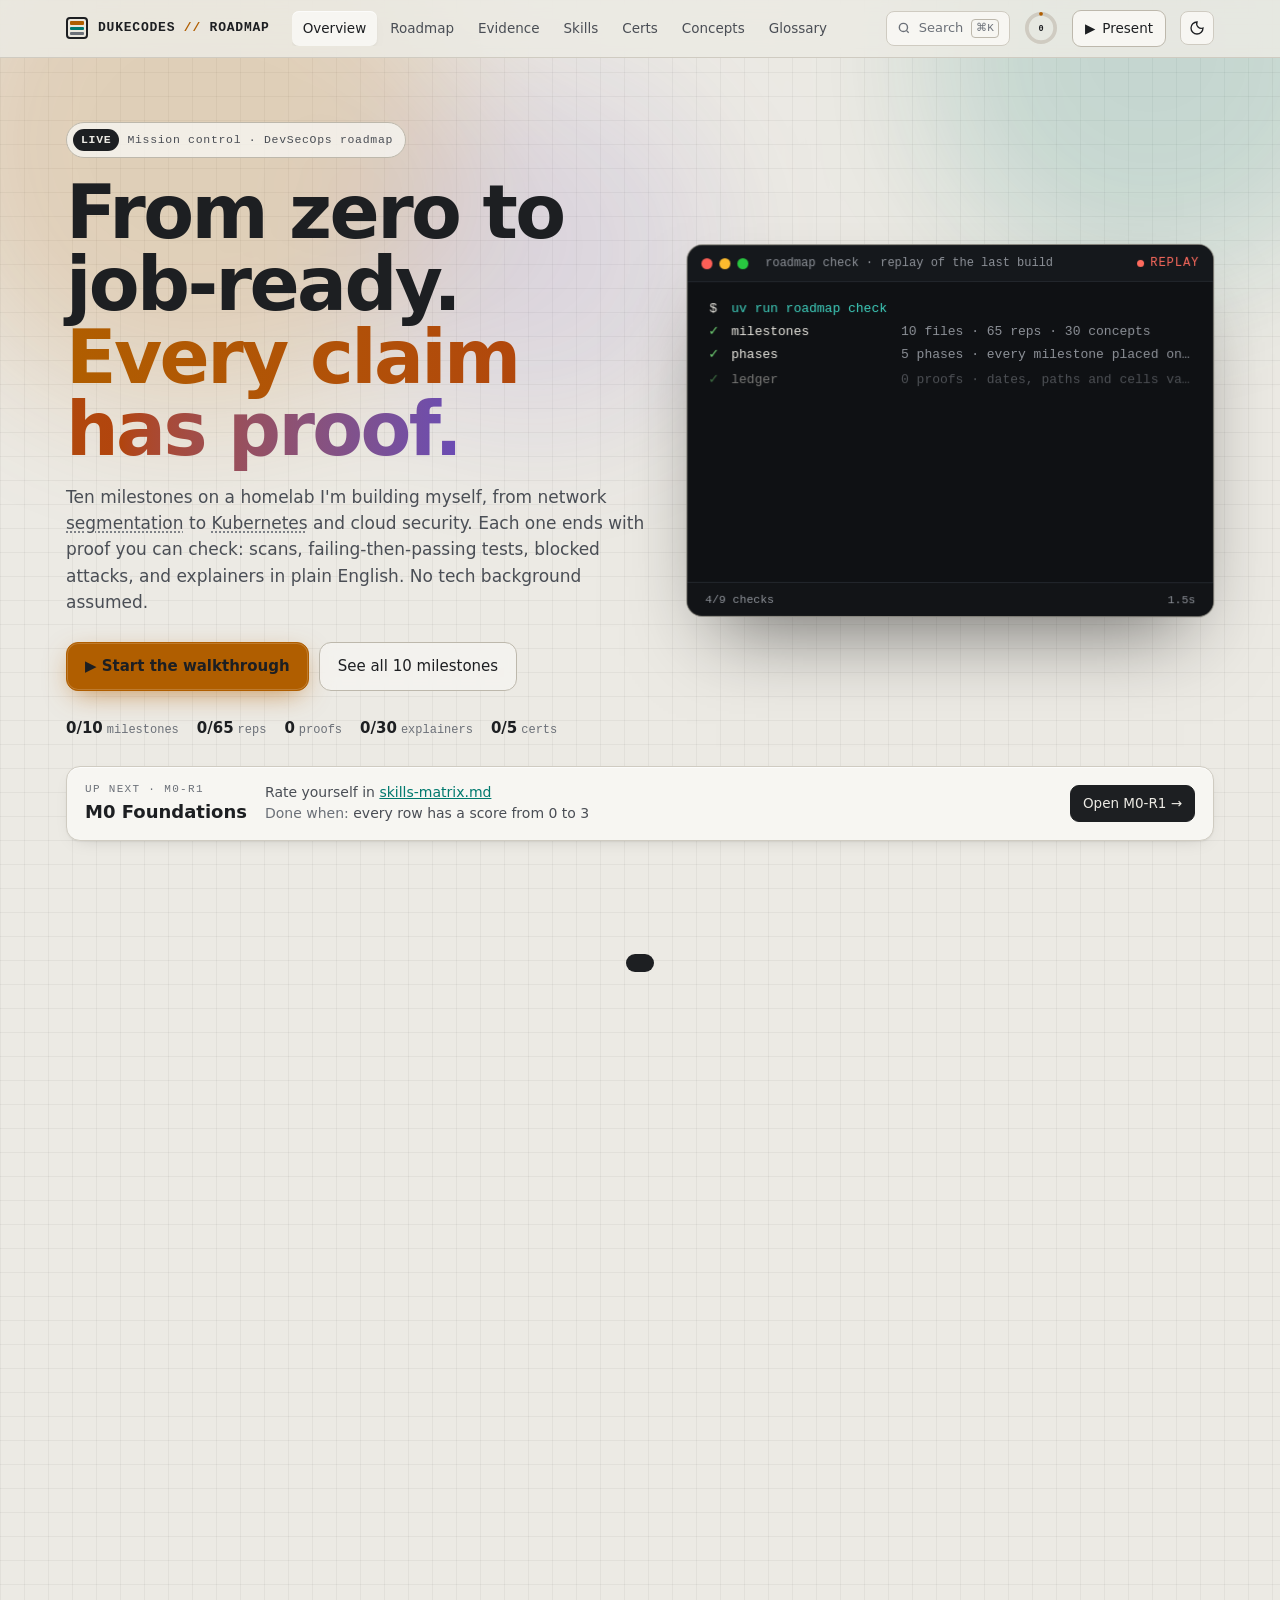
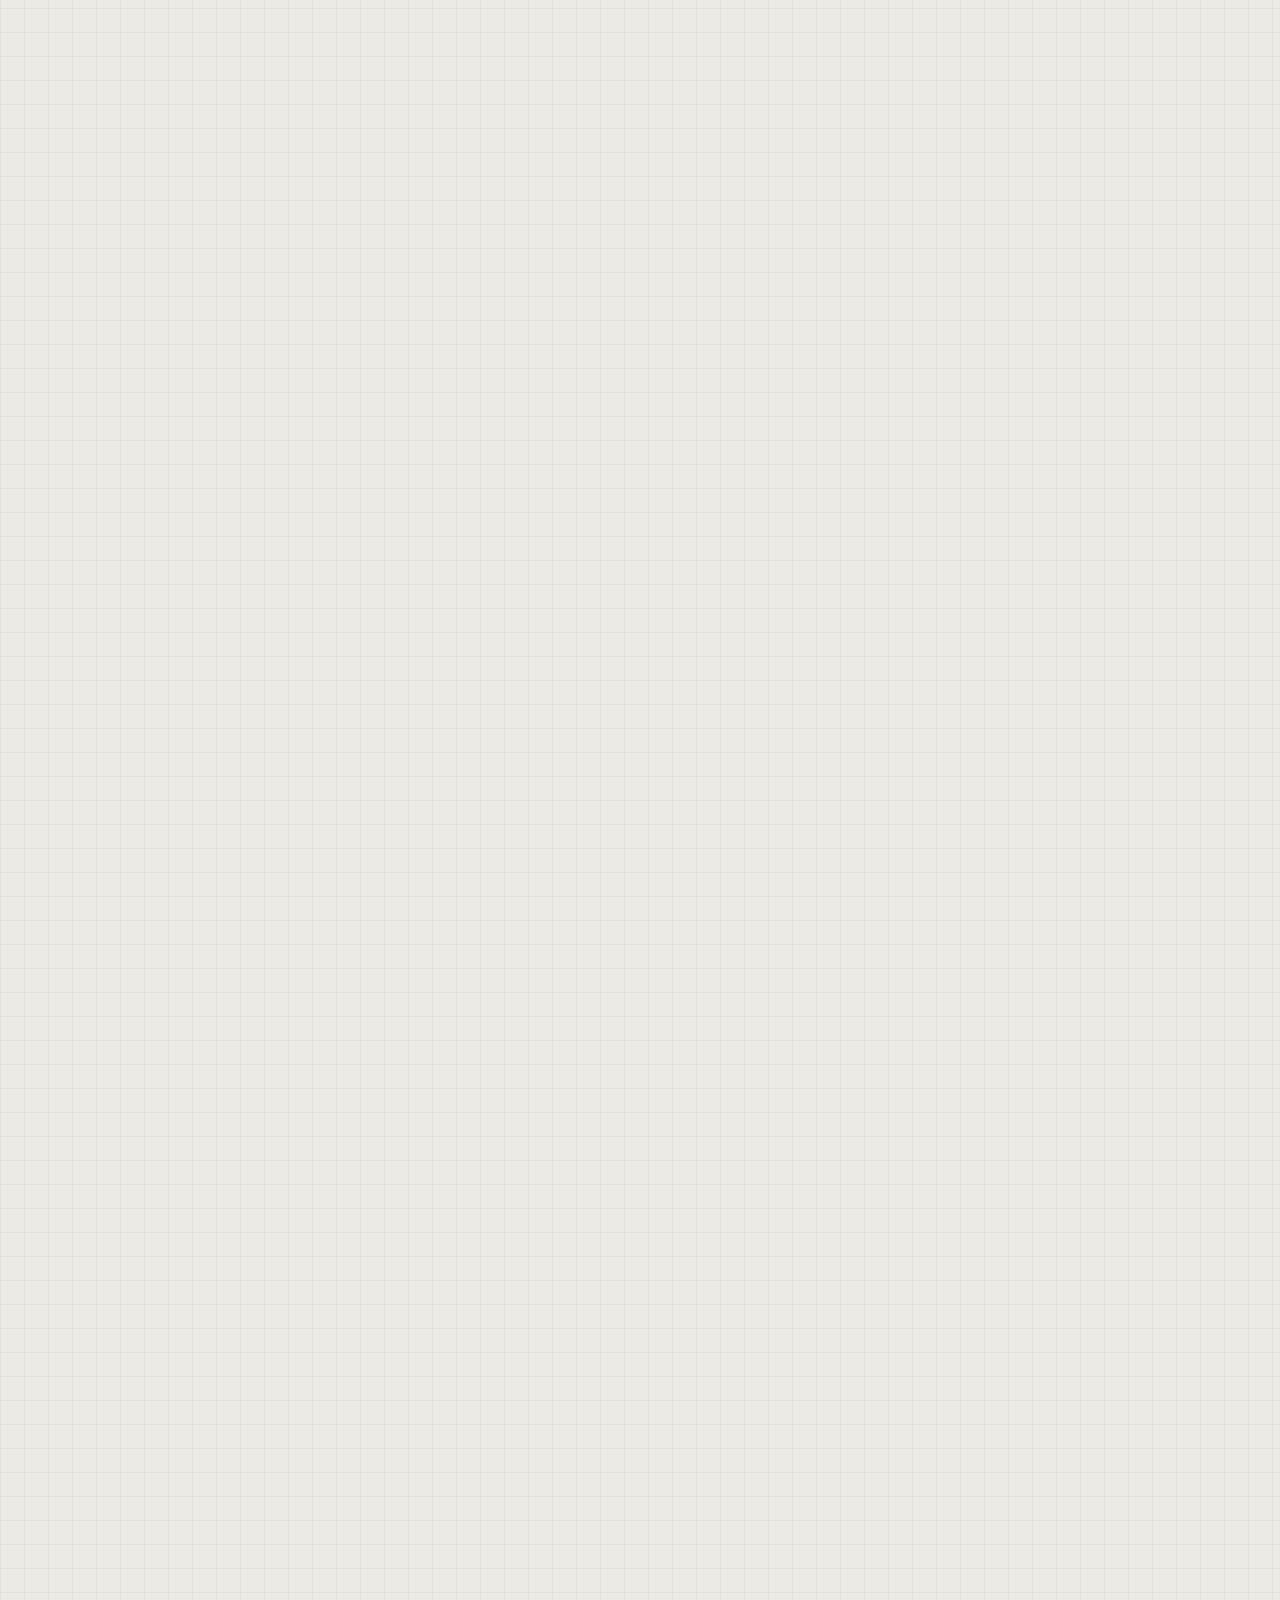
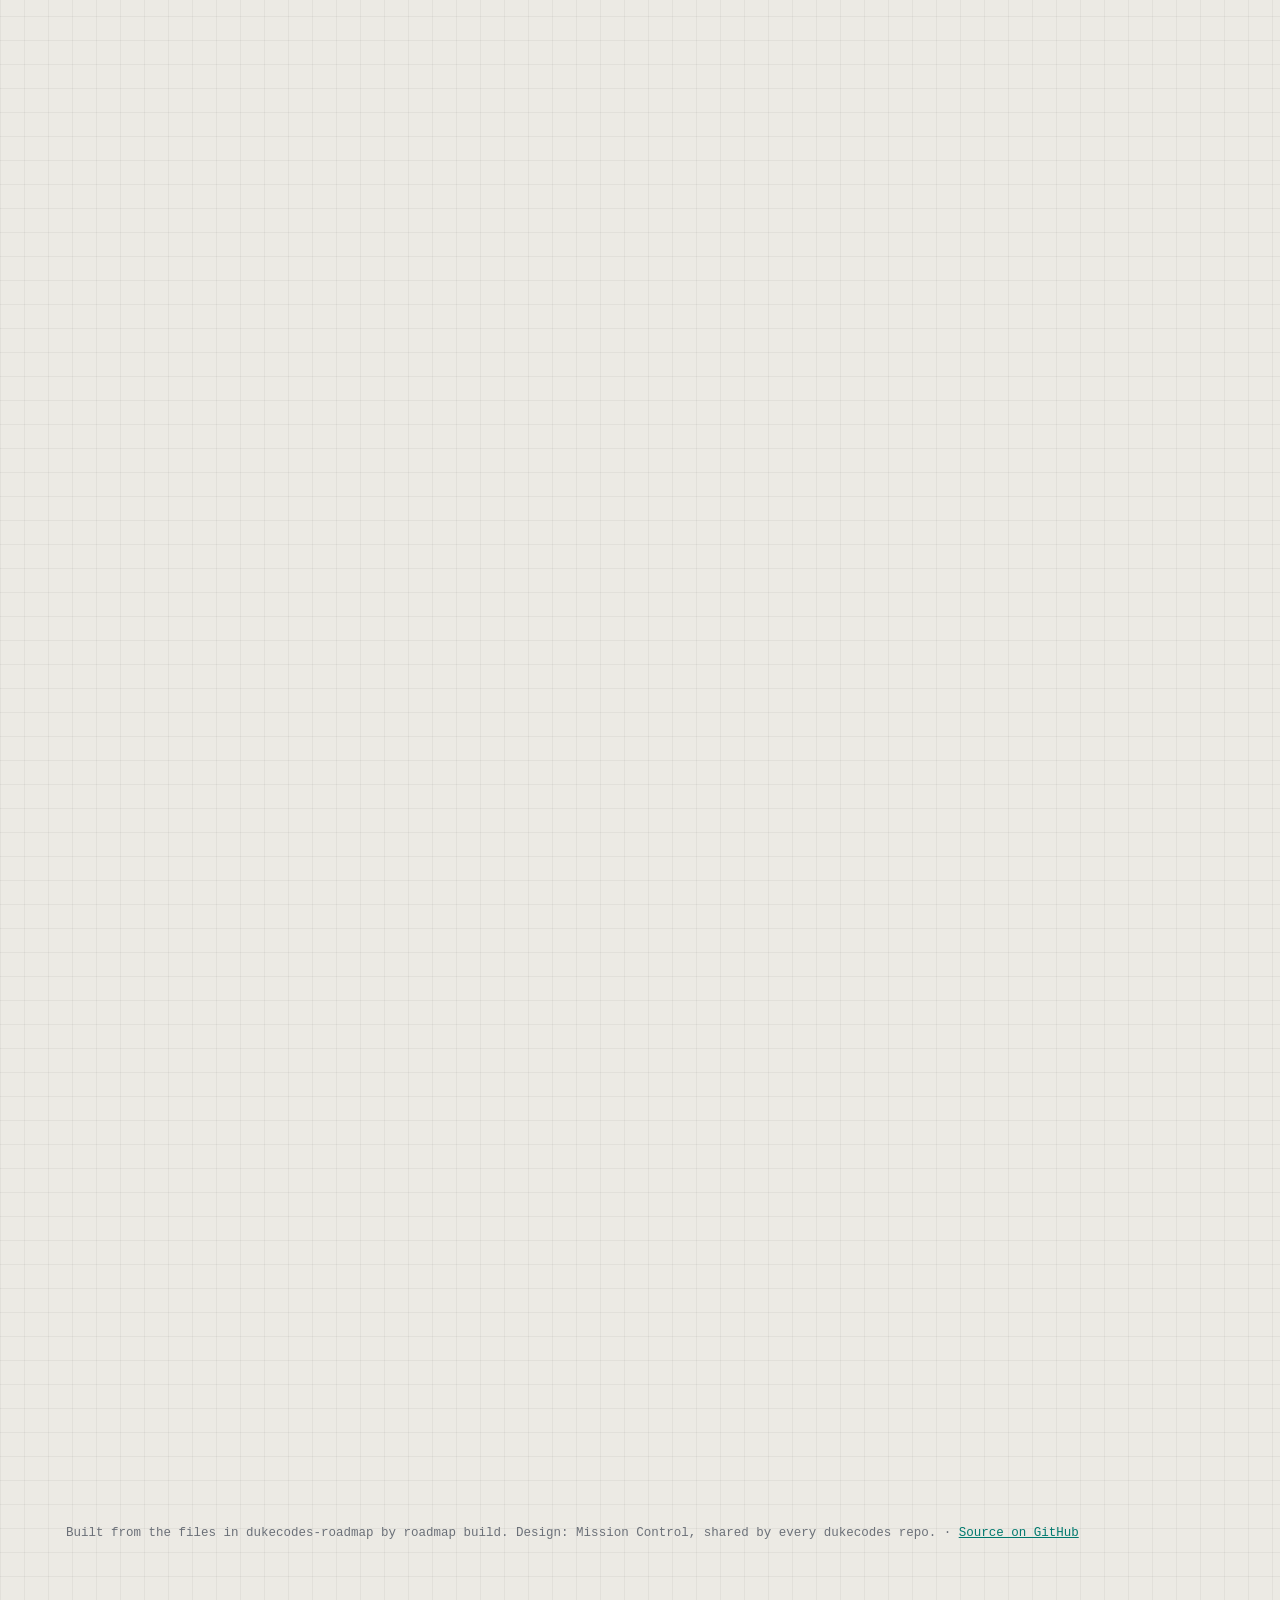
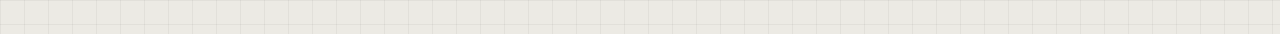
==== site/index.html @ 4f720498 "feat: Mission Control showcase page generated from the repo One self-contained page with a hash-pinn" ====
<!doctype html>
<html lang="en">
<head>
<meta charset="utf-8">
<meta http-equiv="Content-Security-Policy" content="default-src 'none'; script-src 'sha256-9yICRM4xguJCemqfHm8wOchKboODAeDSUIFZkdCmDYo='; style-src 'sha256-FPFAwSrdPmIsjphPWxGlqGBic6UNQv24gsMhcKtQRhM=' https://fonts.googleapis.com; font-src https://fonts.gstatic.com; img-src data:; base-uri 'none'; form-action 'none'; require-trusted-types-for 'script'; trusted-types 'none'">
<meta name="viewport" content="width=device-width,initial-scale=1,viewport-fit=cover">
<meta name="referrer" content="no-referrer">
<meta name="color-scheme" content="light dark">
<title>dukecodes DevSecOps Roadmap</title>
<meta name="description" content="Ten milestones on a homelab I'm building myself, from network segmentation to Kubernetes and cloud security. Each one ends with proof you can check: scans, failing-then-passing tests, blocked attacks, and explainers in plain English. No tech background assumed.">
<link rel="icon" href="data:image/svg+xml,%3Csvg xmlns='http%3A%2F%2Fwww.w3.org%2F2000%2Fsvg' viewBox='0 0 32 32'%3E%3Crect x='3' y='3' width='26' height='26' rx='6' fill='%231d1f22'/%3E%3Crect x='8' y='8' width='16' height='4' rx='1' fill='%23ffa53d'/%3E%3Crect x='8' y='14' width='16' height='4' rx='1' fill='%233fd1bf'/%3E%3Crect x='8' y='20' width='16' height='4' rx='1' fill='%238d9198'/%3E%3C/svg%3E">
<link rel="preconnect" href="https://fonts.googleapis.com">
<link rel="preconnect" href="https://fonts.gstatic.com" crossorigin>
<link rel="stylesheet" href="https://fonts.googleapis.com/css2?family=Bricolage+Grotesque:opsz,wght@12..96,500;12..96,700;12..96,800&family=IBM+Plex+Sans:wght@400;500;600&family=JetBrains+Mono:wght@400;500;700&display=swap">
<style>/* Mission Control design tokens — canonical copy lives in git-commit-duke/dukecodes-project-template.
   Every dukecodes repo and site uses these. Change here, then sync downstream. */
:root{
  --bg:#eceae4; --bg2:#e2dfd7; --panel:#f7f6f2; --panel2:#efede7;
  --ink:#1d1f22; --ink2:#4a4e55; --ink3:#6b7078;
  --line:#cfcbc1; --line2:#bdb8ac;
  --amber:#b05e00; --amber-soft:#f6dfc0; --teal:#00796e; --teal-soft:#c9ebe6;
  --red:#b3261e; --red-soft:#f6d5d2; --green:#2f7d32; --green-soft:#d6ecd4; --violet:#6a4bb5; --violet-soft:#e3dbf6;
  --code-bg:#1b1d21; --code-ink:#e8e6df;
  --shadow:0 1px 0 rgba(255,255,255,.7) inset,0 1px 2px rgba(0,0,0,.06),0 6px 20px -12px rgba(0,0,0,.25);
  --grid:rgba(0,0,0,.045);
  /* node / domain colors */
  --c-ops:#c76a00; --c-media:#7b3fb8; --c-dev:#00796e; --c-core:#1f62c4; --c-sec:#b8325a; --c-net:#4a4e55;
  --font-d:'Bricolage Grotesque',system-ui,sans-serif;
  --font-b:'IBM Plex Sans',system-ui,sans-serif;
  --font-m:'JetBrains Mono',ui-monospace,SFMono-Regular,Menlo,monospace;
  --radius:14px; --radius-s:9px;
  color-scheme:light;
}
@media (prefers-color-scheme:dark){:root:not([data-theme="light"]){
  --bg:#121417; --bg2:#0d0f11; --panel:#1a1d21; --panel2:#20242a;
  --ink:#ecebe6; --ink2:#b4b6ba; --ink3:#8d9198;
  --line:#2c3138; --line2:#3a4049;
  --amber:#ffa53d; --amber-soft:#3a2810; --teal:#3fd1bf; --teal-soft:#0f312d;
  --red:#ff6b5e; --red-soft:#3b1714; --green:#6fcf73; --green-soft:#16301a; --violet:#b39cff; --violet-soft:#271f40;
  --code-bg:#0b0c0e; --code-ink:#e8e6df;
  --shadow:0 1px 0 rgba(255,255,255,.04) inset,0 10px 30px -18px rgba(0,0,0,.8);
  --grid:rgba(255,255,255,.035);
  --c-ops:#ffa53d; --c-media:#c08cff; --c-dev:#3fd1bf; --c-core:#6aa8ff; --c-sec:#ff7a9c; --c-net:#9aa0a8;
  color-scheme:dark;}}
:root[data-theme="dark"]{
  --bg:#121417; --bg2:#0d0f11; --panel:#1a1d21; --panel2:#20242a;
  --ink:#ecebe6; --ink2:#b4b6ba; --ink3:#8d9198;
  --line:#2c3138; --line2:#3a4049;
  --amber:#ffa53d; --amber-soft:#3a2810; --teal:#3fd1bf; --teal-soft:#0f312d;
  --red:#ff6b5e; --red-soft:#3b1714; --green:#6fcf73; --green-soft:#16301a; --violet:#b39cff; --violet-soft:#271f40;
  --code-bg:#0b0c0e; --code-ink:#e8e6df;
  --shadow:0 1px 0 rgba(255,255,255,.04) inset,0 10px 30px -18px rgba(0,0,0,.8);
  --grid:rgba(255,255,255,.035);
  --c-ops:#ffa53d; --c-media:#c08cff; --c-dev:#3fd1bf; --c-core:#6aa8ff; --c-sec:#ff7a9c; --c-net:#9aa0a8;
  color-scheme:dark;}
/* Mission Control components. Needs mc-tokens.css first. Class names are the shared API: don't rename. */
*{box-sizing:border-box}
body{margin:0;background:var(--bg);color:var(--ink);font:15px/1.55 var(--font-b);-webkit-font-smoothing:antialiased;
  background-image:linear-gradient(var(--grid) 1px,transparent 1px),linear-gradient(90deg,var(--grid) 1px,transparent 1px);background-size:24px 24px}
a{color:var(--teal)} button{font:inherit;color:inherit}
h1,h2,h3{font-family:var(--font-d);letter-spacing:-.015em;margin:0}
.mono{font-family:var(--font-m)}
.wrap{max-width:1180px;margin:0 auto;padding:0 16px 80px}
:focus-visible{outline:2px solid var(--amber);outline-offset:2px}

/* top bar + brand */
.top{position:sticky;top:0;z-index:40;background:color-mix(in srgb,var(--bg) 86%,transparent);backdrop-filter:blur(10px);border-bottom:1px solid var(--line)}
.top .wrap{display:flex;align-items:center;gap:14px;padding-top:10px;padding-bottom:10px}
.brand{display:flex;align-items:center;gap:10px;font-family:var(--font-m);font-weight:700;font-size:13px;letter-spacing:.06em;white-space:nowrap;color:var(--ink);text-decoration:none}
.brand .rack{width:22px;height:22px;border:2px solid var(--ink);border-radius:4px;display:grid;grid-template-rows:repeat(3,1fr);gap:2px;padding:2px}
.brand .rack i{background:var(--amber);border-radius:1px}.brand .rack i:nth-child(2){background:var(--teal)}.brand .rack i:nth-child(3){background:var(--ink3)}
.brand b{color:var(--amber)}
.nav{display:flex;gap:2px;margin-left:8px;overflow-x:auto;scrollbar-width:none}
.nav a,.nav button{background:none;border:0;padding:7px 11px;border-radius:7px;cursor:pointer;font-size:13.5px;color:var(--ink2);white-space:nowrap;text-decoration:none}
.nav [aria-current="true"],.nav [aria-current="page"]{background:var(--panel);color:var(--ink);box-shadow:var(--shadow)}
.sp{flex:1}
.ibtn{background:var(--panel);border:1px solid var(--line);border-radius:8px;width:34px;height:34px;display:grid;place-items:center;cursor:pointer;flex:none;color:var(--ink)}

/* surfaces */
.panel{background:var(--panel);border:1px solid var(--line);border-radius:var(--radius);box-shadow:var(--shadow)}
.eyebrow{font-family:var(--font-m);font-size:11px;letter-spacing:.12em;text-transform:uppercase;color:var(--ink3)}
.sec-h{display:flex;align-items:baseline;flex-wrap:wrap;gap:4px 12px;margin:30px 0 12px}
.sec-h h2{font-size:22px} .sec-h p{margin:0;color:var(--ink3);font-size:13.5px}

/* chips: labels and risk badges */
.chip{display:inline-flex;align-items:center;gap:5px;font-family:var(--font-m);font-size:11px;line-height:1;padding:4px 7px;border-radius:999px;border:1px solid var(--line2);color:var(--ink2);white-space:nowrap;background:var(--panel)}
.chip.amber{background:var(--amber-soft);border-color:transparent;color:var(--amber)}
.chip.teal{background:var(--teal-soft);border-color:transparent;color:var(--teal)}
.chip.red{background:var(--red-soft);border-color:transparent;color:var(--red)}
.chip.green{background:var(--green-soft);border-color:transparent;color:var(--green)}
.chip.violet{background:var(--violet-soft);border-color:transparent;color:var(--violet)}
.dot{width:7px;height:7px;border-radius:50%;background:currentColor;display:inline-block}

/* buttons */
.btn{display:inline-flex;align-items:center;gap:7px;border:1px solid var(--line2);background:var(--panel);border-radius:var(--radius-s);padding:7px 12px;cursor:pointer;font-size:13.5px;font-weight:500;color:var(--ink);text-decoration:none}
.btn.pri{background:var(--ink);color:var(--bg);border-color:var(--ink)}
.btn.amber{background:var(--amber);color:#fff;border-color:var(--amber)}

/* hero */
.hero{display:grid;grid-template-columns:1.15fr .85fr;gap:18px;margin-top:22px}
.hero-l{padding:26px 26px 22px}
.hero-l h1{font-size:clamp(30px,4.2vw,50px);line-height:1.02;font-weight:800}
.hero-l h1 em{font-style:normal;color:var(--amber)}
.lede{color:var(--ink2);max-width:62ch;margin:12px 0 18px}
.stats{display:grid;grid-template-columns:repeat(4,1fr);gap:10px}
.stat{border:1px solid var(--line);border-radius:10px;padding:10px 12px;background:var(--panel2)}
.stat b{display:block;font-family:var(--font-d);font-size:24px;line-height:1.1}
.stat span{font-size:12px;color:var(--ink3)}
.next{padding:20px;display:flex;flex-direction:column;gap:12px}
.next .nt{font-family:var(--font-d);font-size:21px;line-height:1.2}

/* pipeline (stages) */
.swarm{display:grid;grid-template-columns:repeat(auto-fill,minmax(160px,1fr));gap:8px}
.agent{position:relative;border:1px solid var(--line);background:var(--panel);border-radius:10px;padding:10px 11px 11px;overflow:hidden;text-align:left;cursor:pointer}
.agent .an{font-family:var(--font-m);font-size:10.5px;color:var(--ink3);display:flex;justify-content:space-between}
.agent .at{font-weight:600;font-size:13px;line-height:1.25;margin:4px 0 8px;min-height:2.5em}
.bar{height:5px;border-radius:9px;background:var(--panel2);overflow:hidden;border:1px solid var(--line)}
.bar i{display:block;height:100%;background:var(--teal);border-radius:9px;transition:width .5s}
.agent .st{font-family:var(--font-m);font-size:10px;margin-top:6px;color:var(--ink3)}
.agent.done .bar i{background:var(--green)} .agent.done .st{color:var(--green)}
.agent.active{border-color:var(--amber)} .agent.active .bar i{background:var(--amber)} .agent.active .st{color:var(--amber)}
.agent.active::after{content:"";position:absolute;inset:0;background:linear-gradient(100deg,transparent 30%,color-mix(in srgb,var(--amber) 14%,transparent) 50%,transparent 70%);background-size:250% 100%;animation:scan 2.4s linear infinite;pointer-events:none}
@keyframes scan{from{background-position:150% 0}to{background-position:-100% 0}}

/* runbook step: Why / Do / Check / Undo */
.step{margin-bottom:8px;overflow:hidden}
.step.done{opacity:.72}
.sh{display:flex;align-items:flex-start;gap:12px;padding:12px 14px;cursor:pointer}
.ck{appearance:none;flex:none;width:22px;height:22px;border:2px solid var(--line2);border-radius:6px;margin:1px 0 0;cursor:pointer;display:grid;place-items:center;background:var(--panel)}
.ck:checked{background:var(--green);border-color:var(--green)}
.ck:checked::after{content:"";width:6px;height:11px;border:solid #fff;border-width:0 2.5px 2.5px 0;transform:rotate(45deg) translate(-1px,-1px)}
.sh .ti{flex:1;min-width:0}
.sh .sid{font-family:var(--font-m);font-size:11px;color:var(--ink3)}
.sh .stt{font-weight:600;font-size:15px;line-height:1.3;margin:1px 0 6px}
.step.done .stt{text-decoration:line-through;text-decoration-color:var(--ink3)}
.chips{display:flex;flex-wrap:wrap;gap:5px}
.car{flex:none;color:var(--ink3);transition:transform .2s;margin-top:2px}
.step.open .car{transform:rotate(90deg)}
.sb{display:none;padding:0 16px 16px 48px;border-top:1px dashed var(--line)}
.step.open .sb{display:block}
.sb h4{font-family:var(--font-m);font-size:11px;letter-spacing:.1em;text-transform:uppercase;color:var(--ink3);margin:16px 0 6px;font-weight:500}
.sb p{margin:0 0 6px}

/* code block with copy button */
.cmd{position:relative;margin:6px 0 2px;background:var(--code-bg);color:var(--code-ink);border-radius:var(--radius-s);font:12.5px/1.55 var(--font-m);padding:11px 52px 11px 12px;white-space:pre-wrap;word-break:break-word;overflow:auto}
.cmd .cp{position:absolute;top:6px;right:6px;background:#2b2f35;border:1px solid #3a3f46;color:#cfd2d6;border-radius:6px;font:11px var(--font-m);padding:3px 7px;cursor:pointer}
.cmd .cp.ok{background:var(--green);color:#fff;border-color:var(--green)}

/* callouts */
.callout{border-radius:10px;padding:10px 12px;margin:12px 0 0;font-size:13.5px}
.callout.warn{background:var(--red-soft)} .callout.warn b{color:var(--red)}
.callout.gate{background:var(--amber-soft)} .callout.gate b{color:var(--amber)}
.callout.tip{background:var(--teal-soft)} .callout.tip b{color:var(--teal)}
.callout.unv{background:var(--violet-soft)} .callout.unv b{color:var(--violet)}

/* cards, tables, glossary */
.cards{display:grid;grid-template-columns:repeat(auto-fill,minmax(280px,1fr));gap:12px}
.card{padding:16px;color:inherit;text-decoration:none;display:block}
.card h3{font-size:18px} .card .sub{font-family:var(--font-m);font-size:11.5px;color:var(--ink3);margin-top:2px}
.card p{margin:8px 0 0;font-size:14px;color:var(--ink2)}
.card ul{margin:8px 0 0;padding-left:18px;font-size:13.5px;color:var(--ink2)}
.tbl-wrap{overflow-x:auto}
table.t{width:100%;border-collapse:collapse;font-size:13.5px}
table.t th{text-align:left;font-family:var(--font-m);font-size:11px;letter-spacing:.08em;text-transform:uppercase;color:var(--ink3);font-weight:500;padding:8px 10px;border-bottom:1px solid var(--line2)}
table.t td{padding:9px 10px;border-bottom:1px solid var(--line);vertical-align:top}
.gloss{columns:2 320px;column-gap:24px}
.gloss div{break-inside:avoid;padding:7px 0;border-bottom:1px solid var(--line);font-size:13.5px}
.gloss b{font-family:var(--font-m);font-size:12.5px;color:var(--teal);margin-right:6px}
abbr.g{text-decoration:underline dotted var(--ink3);text-underline-offset:3px;cursor:help}
.foot{margin-top:40px;color:var(--ink3);font-size:12.5px;font-family:var(--font-m)}

@media (max-width:960px){.hero{grid-template-columns:1fr}}
@media (max-width:640px){.top .wrap{flex-wrap:wrap;row-gap:6px}.nav{order:9;width:100%;margin-left:0}.stats{grid-template-columns:repeat(2,1fr)}.sb{padding-left:16px}.hero-l{padding:20px}}
@media (prefers-reduced-motion:reduce){*,*::before,*::after{animation:none!important;transition:none!important}}

/* ---------- interactive layer ---------- */
.ring{width:34px;height:34px;flex:none}
.live{display:inline-flex;align-items:center;gap:6px;font-family:var(--font-m);font-size:11px;color:var(--red);letter-spacing:.08em}
.live .dot{animation:pulse 1.4s ease-in-out infinite}
@keyframes pulse{50%{opacity:.25;transform:scale(.7)}}

/* gate simulator */
.sim{display:grid;grid-template-columns:250px 1fr;gap:14px;align-items:start}
.sim-l{padding:12px;display:flex;flex-direction:column;gap:4px}
.scn{display:flex;align-items:center;gap:10px;width:100%;text-align:left;background:none;border:1px solid transparent;border-radius:var(--radius-s);padding:8px 9px;cursor:pointer}
.scn:hover{background:var(--panel2)}
.scn[aria-pressed="true"]{border-color:var(--amber);background:var(--amber-soft)}
.scn .pl{width:26px;height:26px;border-radius:50%;display:grid;place-items:center;background:var(--ink);color:var(--bg);font-size:13px;flex:none}
.scn small{display:block;color:var(--ink3);font-size:12px;line-height:1.3}
.sim-r{padding:14px;overflow:hidden}
.lane{position:relative;display:grid;grid-template-columns:repeat(var(--n),1fr);gap:8px;padding-top:30px}
.track{position:absolute;left:4%;right:4%;top:12px;height:2px;background:repeating-linear-gradient(90deg,var(--line2) 0 6px,transparent 6px 12px)}
.pkt{position:absolute;top:5px;left:0;width:16px;height:16px;border-radius:50%;background:var(--amber);box-shadow:0 0 0 4px color-mix(in srgb,var(--amber) 25%,transparent),0 0 14px var(--amber);transform:translateX(-50%);transition:left .55s cubic-bezier(.5,0,.2,1),background .2s;opacity:0}
.pkt.on{opacity:1}.pkt.bad{background:var(--red);box-shadow:0 0 0 4px color-mix(in srgb,var(--red) 25%,transparent),0 0 16px var(--red)}
.pkt.ok{background:var(--green);box-shadow:0 0 0 4px color-mix(in srgb,var(--green) 25%,transparent),0 0 16px var(--green)}
.gate{position:relative;border:1px solid var(--line);border-radius:10px;padding:9px 9px 10px;background:var(--panel);overflow:hidden;min-height:96px;transition:border-color .2s,transform .2s}
.gate .gw{text-decoration:none;font-family:var(--font-m);font-size:9.5px;letter-spacing:.08em;text-transform:uppercase;color:var(--ink3)}
.gate .gn{font-weight:600;font-size:13px;line-height:1.2;margin:3px 0 7px}
.gate .gs{font-family:var(--font-m);font-size:10.5px;color:var(--ink3);margin-top:6px}
.gate.scan{border-color:var(--amber)}
.gate.scan::after{content:"";position:absolute;inset:0;background:linear-gradient(100deg,transparent 30%,color-mix(in srgb,var(--amber) 16%,transparent) 50%,transparent 70%);background-size:250% 100%;animation:scan 1.2s linear infinite;pointer-events:none}
.gate.scan .bar i{background:var(--amber)} .gate.scan .gs{color:var(--amber)}
.gate.pass{border-color:color-mix(in srgb,var(--green) 55%,var(--line))} .gate.pass .bar i{background:var(--green)} .gate.pass .gs{color:var(--green)}
.gate.block{border-color:var(--red);background:var(--red-soft);animation:shake .4s} .gate.block .bar i{background:var(--red)} .gate.block .gs{color:var(--red)}
.gate.skip{opacity:.4}
@keyframes shake{20%,60%{transform:translateX(-4px)}40%,80%{transform:translateX(4px)}}
.zone{display:flex;gap:8px;margin-top:8px;font-family:var(--font-m);font-size:10.5px;color:var(--ink3)}
.zone span{flex:var(--w);border-top:2px solid var(--line2);padding-top:4px;text-align:center}
.log{margin-top:12px;background:var(--code-bg);color:var(--code-ink);border-radius:var(--radius-s);font:12px/1.6 var(--font-m);padding:10px 12px;min-height:118px;max-height:200px;overflow:auto}
.log .ok{color:#6fcf73}.log .bad{color:#ff6b5e}.log .dim{color:#8d9198}.log .warn{color:#ffa53d}
.verdict{margin-top:10px}
.sim-stats{display:flex;gap:14px;flex-wrap:wrap;margin-top:10px;font-family:var(--font-m);font-size:11.5px;color:var(--ink3)}
.sim-stats b{color:var(--ink);font-size:13px}

/* terminal replay */
.run{position:absolute;top:6px;right:52px;background:#2b2f35;border:1px solid #3a3f46;color:#cfd2d6;border-radius:6px;font:11px var(--font-m);padding:3px 7px;cursor:pointer}
.term{margin:4px 0 0;background:var(--code-bg);color:var(--code-ink);border-radius:var(--radius-s);font:12px/1.55 var(--font-m);padding:10px 12px;white-space:pre-wrap;min-height:2.2em}
.term .pr{color:#3fd1bf}.term .cur::after{content:"▍";color:#ffa53d;animation:blink 1s steps(1) infinite}
@keyframes blink{50%{opacity:0}}

/* glossary tooltip, palette, toast, quiz */
#tip{position:fixed;z-index:80;max-width:300px;background:var(--ink);color:var(--bg);font-size:13px;line-height:1.45;padding:9px 11px;border-radius:9px;pointer-events:none;opacity:0;transition:opacity .12s}
#tip b{font-family:var(--font-m);font-size:11.5px;color:var(--amber);display:block;margin-bottom:2px}
.kbtn{display:flex;align-items:center;gap:8px;background:var(--panel);border:1px solid var(--line);border-radius:8px;padding:6px 10px;cursor:pointer;color:var(--ink3);font-size:13px;white-space:nowrap}
.kbtn kbd{font-family:var(--font-m);font-size:11px;border:1px solid var(--line2);border-radius:4px;padding:0 4px}
#pal{position:fixed;inset:0;z-index:90;background:rgba(0,0,0,.35);display:none;align-items:flex-start;justify-content:center;padding:10vh 16px 16px}
#pal.on{display:flex}
#pal .box{width:min(600px,100%);max-height:70vh;display:flex;flex-direction:column;overflow:hidden}
#pal input{border:0;border-bottom:1px solid var(--line);font:inherit;font-size:16px;padding:15px 16px;background:transparent;color:var(--ink);outline:none}
#pal .res{overflow:auto;padding:6px}
#pal .r{display:flex;gap:10px;align-items:baseline;padding:9px 10px;border-radius:8px;cursor:pointer}
#pal .r.on,#pal .r:hover{background:var(--panel2)}
#pal .r .k{font-family:var(--font-m);font-size:11px;color:var(--ink3);width:62px;flex:none}
.toast{position:fixed;bottom:18px;left:50%;transform:translateX(-50%) translateY(90px);background:var(--ink);color:var(--bg);padding:9px 14px;border-radius:10px;font-size:13.5px;z-index:95;transition:transform .25s}
.toast.on{transform:translateX(-50%) translateY(0)}
#confetti{position:fixed;inset:0;pointer-events:none;z-index:96}
.seg{display:inline-flex;border:1px solid var(--line2);border-radius:9px;overflow:hidden;background:var(--panel2)}
.seg button{border:0;background:none;padding:6px 11px;font-size:12.5px;cursor:pointer;color:var(--ink2)}
.seg button[aria-pressed="true"]{background:var(--ink);color:var(--bg)}
.quiz{padding:18px;display:grid;gap:12px;justify-items:center;text-align:center}
.flip{width:min(460px,100%);height:180px;perspective:900px;cursor:pointer;border:0;background:none;padding:0}
.flip .in{position:relative;width:100%;height:100%;transition:transform .5s;transform-style:preserve-3d}
.flip.on .in{transform:rotateY(180deg)}
.flip .f,.flip .b{position:absolute;inset:0;display:grid;place-items:center;padding:18px;border-radius:var(--radius);border:1px solid var(--line2);backface-visibility:hidden;background:var(--panel2)}
.flip .f{font-family:var(--font-d);font-size:28px;font-weight:700}
.flip .b{transform:rotateY(180deg);font-size:15px;color:var(--ink2);background:var(--teal-soft)}
.gatecards{display:grid;grid-template-columns:repeat(auto-fill,minmax(230px,1fr));gap:10px}
.gc{padding:12px 14px}
.gc .gn{font-weight:600}.gc p{margin:6px 0 0;font-size:13.5px;color:var(--ink2)}

@media (max-width:960px){.sim{grid-template-columns:1fr}.sim-l{flex-direction:row;overflow-x:auto}.scn{flex:none;width:auto}.scn small{display:none}}
@media (max-width:640px){.lane{grid-template-columns:1fr 1fr;padding-top:8px}.track,.pkt{display:none}.zone{display:none}.kbtn span{display:none}}

/* ---------- premium layer: hero, console, bento, path, reveal ---------- */
.aura{position:fixed;inset:-20vh -10vw auto;height:90vh;z-index:-1;pointer-events:none;filter:blur(70px);opacity:.55}
.aura i{position:absolute;border-radius:50%;animation:drift 18s ease-in-out infinite alternate}
.aura i:nth-child(1){width:42vw;height:42vw;left:4vw;top:6vh;background:color-mix(in srgb,var(--amber) 35%,transparent)}
.aura i:nth-child(2){width:36vw;height:36vw;right:2vw;top:0;background:color-mix(in srgb,var(--teal) 30%,transparent);animation-delay:-6s}
.aura i:nth-child(3){width:28vw;height:28vw;left:38vw;top:28vh;background:color-mix(in srgb,var(--violet) 22%,transparent);animation-delay:-12s}
@keyframes drift{to{transform:translate(6vw,4vh) scale(1.12)}}
body{position:relative;isolation:isolate}

.hero2{display:grid;grid-template-columns:1.05fr .95fr;gap:36px;align-items:center;padding:64px 0 26px}
.badge{display:inline-flex;align-items:center;gap:8px;font-family:var(--font-m);font-size:11.5px;letter-spacing:.06em;padding:6px 12px 6px 6px;border-radius:999px;border:1px solid var(--line2);background:color-mix(in srgb,var(--panel) 80%,transparent);color:var(--ink2)}
.badge b{background:var(--ink);color:var(--bg);border-radius:999px;padding:2px 8px;font-weight:600}
.hero2 h1{font-size:clamp(40px,6vw,74px);line-height:.98;font-weight:800;letter-spacing:-.035em;margin-top:18px}
.hero2 h1 em{font-style:normal;background:linear-gradient(92deg,var(--amber),color-mix(in srgb,var(--amber) 55%,var(--red)) 60%,var(--violet));-webkit-background-clip:text;background-clip:text;color:transparent}
.hero2 .lede{font-size:17px;max-width:54ch;margin:18px 0 26px}
.cta{display:flex;flex-wrap:wrap;gap:10px}
.btn.lg{padding:12px 18px;font-size:15px;border-radius:12px}
.btn.glow{background:var(--amber);border-color:var(--amber);color:#1d1f22;font-weight:600;box-shadow:0 8px 28px -8px color-mix(in srgb,var(--amber) 70%,transparent),0 0 0 1px color-mix(in srgb,#fff 18%,transparent) inset;transition:transform .15s,box-shadow .15s}
.btn.glow:hover{transform:translateY(-2px);box-shadow:0 14px 34px -10px color-mix(in srgb,var(--amber) 85%,transparent)}
.btn.ghost{background:color-mix(in srgb,var(--panel) 70%,transparent);backdrop-filter:blur(6px)}
.proof{display:flex;flex-wrap:wrap;gap:18px;margin-top:26px;font-family:var(--font-m);font-size:12px;color:var(--ink3)}
.proof b{color:var(--ink);font-size:15px;font-family:var(--font-d);margin-right:4px}

.console{border-radius:16px;overflow:hidden;border:1px solid color-mix(in srgb,var(--line2) 70%,transparent);background:#0f1114;box-shadow:0 40px 80px -30px rgba(0,0,0,.55),0 0 0 1px rgba(255,255,255,.04) inset;transform:perspective(1400px) rotateY(-7deg) rotateX(3deg);transition:transform .5s}
.console:hover{transform:perspective(1400px) rotateY(0) rotateX(0)}
.console .chrome{display:flex;align-items:center;gap:7px;padding:11px 14px;border-bottom:1px solid #22262c;background:#15181c}
.console .chrome i{width:11px;height:11px;border-radius:50%;background:#3a3f46}
.console .chrome i:nth-child(1){background:#ff5f57}.console .chrome i:nth-child(2){background:#febc2e}.console .chrome i:nth-child(3){background:#28c840}
.console .chrome span{margin-left:10px;font:12px var(--font-m);color:#8d9198}
.console .chrome .live{margin-left:auto}
.console .body{font:13px/1.75 var(--font-m);color:#e8e6df;padding:16px 18px;height:300px;overflow:hidden}
.console .row{display:flex;gap:10px;align-items:center;animation:rowIn .25s ease-out}
.console .row .ic{width:16px;text-align:center}
.console .row .nm{width:160px;color:#e8e6df}
.console .row .ds{color:#8d9198}
.console .ok{color:#6fcf73}.console .bad{color:#ff6b5e}.console .run{color:#ffa53d;position:static;background:none;border:0;padding:0}
.console .spin{display:inline-block;animation:spin .8s linear infinite}
@keyframes spin{to{transform:rotate(360deg)}}
@keyframes rowIn{from{opacity:0;transform:translateY(6px)}}
.console .foot2{display:flex;justify-content:space-between;padding:10px 18px;border-top:1px solid #22262c;font:11.5px var(--font-m);color:#8d9198;background:#121417}

.bento{display:grid;grid-template-columns:repeat(6,1fr);gap:12px}
.tile{grid-column:span 2;padding:20px;position:relative;overflow:hidden;transition:transform .2s,border-color .2s}
.tile.wide{grid-column:span 3}
.tile:hover{transform:translateY(-3px);border-color:var(--line2)}
.tile::before{content:"";position:absolute;inset:-1px;border-radius:inherit;padding:1px;background:radial-gradient(400px circle at var(--mx,50%) var(--my,0%),color-mix(in srgb,var(--amber) 60%,transparent),transparent 40%);-webkit-mask:linear-gradient(#000 0 0) content-box,linear-gradient(#000 0 0);-webkit-mask-composite:xor;mask-composite:exclude;opacity:0;transition:opacity .2s;pointer-events:none}
.tile:hover::before{opacity:1}
.tile .ico{width:40px;height:40px;border-radius:11px;display:grid;place-items:center;background:var(--panel2);border:1px solid var(--line);color:var(--amber);margin-bottom:14px}
.tile h3{font-size:18px}.tile p{margin:6px 0 0;color:var(--ink2);font-size:14px}

.path{display:grid;grid-template-columns:repeat(var(--n),1fr);gap:14px;position:relative}
.path::before{content:"";position:absolute;left:6%;right:6%;top:19px;height:2px;background:linear-gradient(90deg,var(--amber),var(--teal),var(--violet));opacity:.6}
.pnode{position:relative;text-align:center;padding:0 6px}
.pnode .n{width:40px;height:40px;margin:0 auto 12px;border-radius:50%;display:grid;place-items:center;background:var(--panel);border:2px solid var(--amber);font:700 13px var(--font-m);position:relative;z-index:1;box-shadow:0 0 0 6px var(--bg)}
.pnode:nth-child(2) .n{border-color:var(--teal)}.pnode:nth-child(3) .n{border-color:var(--violet)}.pnode:nth-child(4) .n{border-color:var(--green)}
.pnode .w{font-family:var(--font-m);font-size:11px;letter-spacing:.1em;text-transform:uppercase;color:var(--ink3)}
.pnode h3{font-size:17px;margin:4px 0}.pnode p{margin:0;font-size:13.5px;color:var(--ink2)}

.continue{display:flex;flex-wrap:wrap;gap:12px 18px;align-items:center;padding:14px 18px;margin-bottom:12px}
.continue .nt{font-family:var(--font-d);font-size:18px;font-weight:700}
.continue p{margin:0;color:var(--ink2);font-size:14px;flex:1 1 280px}

.reveal{opacity:0;transform:translateY(18px);transition:opacity .6s ease,transform .6s ease}
.reveal.in{opacity:1;transform:none}
.big-h{font-size:clamp(26px,3.4vw,38px);letter-spacing:-.025em;line-height:1.05}
.kicker{display:block;margin-bottom:8px}
.sec2{margin-top:72px}
.sec2 > .head{max-width:720px;margin-bottom:22px}
.sec2 > .head p{color:var(--ink2);margin:10px 0 0;font-size:16px}
.final{margin-top:72px;padding:40px 28px;text-align:center;position:relative;overflow:hidden}
.final h2{font-size:clamp(28px,4vw,44px);letter-spacing:-.03em}
.final p{color:var(--ink2);max-width:56ch;margin:12px auto 22px}
.final .cta{justify-content:center}

@media (max-width:960px){.hero2{grid-template-columns:1fr;padding-top:36px}.console{transform:none}.bento{grid-template-columns:1fr 1fr}.tile,.tile.wide{grid-column:span 1}}
@media (max-width:640px){.bento{grid-template-columns:1fr}.path{grid-template-columns:1fr;gap:18px}.path::before{left:19px;right:auto;top:6%;bottom:6%;width:2px;height:auto}.pnode{text-align:left;display:grid;grid-template-columns:40px 1fr;gap:0 14px}.pnode .n{margin:0;grid-row:span 3}.console .row .nm{width:120px}.console .body{height:280px;font-size:12px}}
@media (prefers-reduced-motion:reduce){.reveal{opacity:1;transform:none}.aura{display:none}.console{transform:none}}
.console .row .ds{flex:1;min-width:0;white-space:nowrap;overflow:hidden;text-overflow:ellipsis}
.console .row .nm{flex:none;white-space:nowrap}
.console .row.cmdrow .nm{width:auto;color:#3fd1bf}
@media (max-width:640px){.console .row .nm{width:118px;overflow:hidden;text-overflow:ellipsis}.console .row .ds{font-size:11px}}
/* Roadmap-only styles, loaded after the shared Mission Control files in site/assets.
   Shared class names are the API: extend them here with rm- classes, don't restyle them. */

/* safe areas: side gutters, sticky header, the band above it */
.wrap{padding-left:max(16px,env(safe-area-inset-left,0px));padding-right:max(16px,env(safe-area-inset-right,0px))}
.top{top:env(safe-area-inset-top,0px)}
body::before{content:"";position:fixed;inset:0 0 auto;height:env(safe-area-inset-top,0px);z-index:41;background:var(--bg)}
[hidden]{display:none!important}
.rm-lock{overflow:hidden}

/* header extras */
.ring .bg{stroke:var(--line)}
.ring .fg{stroke:var(--amber);transition:stroke-dasharray .8s ease}
.ring text{fill:var(--ink);font-family:var(--font-m);font-weight:700}
.rm-present-btn{white-space:nowrap;flex:none}
.rm-skip{position:absolute;left:-9999px;top:0;z-index:100;background:var(--ink);color:var(--bg);padding:8px 12px;border-radius:8px;text-decoration:none}
.rm-skip:focus{left:max(16px,env(safe-area-inset-left,0px));top:calc(8px + env(safe-area-inset-top,0px))}
.rm-noscript{margin-top:24px;padding:18px}
.rm-agent{text-decoration:none;color:inherit}
a.chip{text-decoration:none}
main:focus{outline:none}
.rm-gap-top{margin-top:14px}
.rm-gap-bottom{margin-bottom:14px}
.rm-flash{animation:rmFlash 1.8s ease-out}
@keyframes rmFlash{from{background:var(--amber-soft)}}

/* view headings and toolbars */
.rm-vh{margin:30px 0 16px;max-width:780px}
.rm-vh h1{font-size:clamp(30px,4.4vw,46px);line-height:1.02;letter-spacing:-.03em;font-weight:800;margin-top:6px}
.rm-vh p{color:var(--ink2);margin:10px 0 0;font-size:16px}
.rm-vh h1:focus{outline:none}
.rm-bar{display:flex;flex-wrap:wrap;gap:10px;align-items:center;margin:0 0 14px}
.rm-input{font:inherit;font-size:15px;padding:8px 12px;border-radius:var(--radius-s);border:1px solid var(--line2);background:var(--panel);color:var(--ink);width:min(340px,100%)}
.rm-legend{display:flex;flex-wrap:wrap;gap:6px 16px;font-size:13px;color:var(--ink2);margin:0 0 14px}
.rm-legend b{font-family:var(--font-m);color:var(--ink)}
.rm-muted{color:var(--ink3)}
.rm-small{font-size:13px}
.rm-grid2{display:grid;grid-template-columns:repeat(auto-fit,minmax(min(100%,320px),1fr));gap:12px}
.rm-grid2 > *{min-width:0}

/* empty states */
.rm-empty{padding:24px 22px;display:grid;gap:10px;justify-items:start}
.rm-empty h3{font-size:19px}
.rm-empty p{margin:0;color:var(--ink2);max-width:66ch}
.rm-example{width:100%}
.rm-example .cmd{padding-right:12px}

/* overview */
.rm-hero-l{min-width:0}
.rm-hero-r{min-width:0}
.rm-badge-live .dot{animation:pulse 1.4s ease-in-out infinite;color:var(--red)}
.console .row.rm-gap{margin-top:6px}
.console .chrome .live{color:#ff6b5e}
.rm-node{border-top:3px solid var(--role,var(--line2))}
.rm-node .sub{display:flex;align-items:center;gap:6px}
.rm-node .sub .dot{color:var(--role,var(--ink3))}
.rm-net{display:flex;flex-wrap:wrap;gap:6px;margin-top:10px}
.rm-start{display:flex;flex-direction:column;gap:6px}
.rm-start .rm-go{margin-top:auto;padding-top:10px;font-weight:600;color:var(--teal)}
.rm-sim-head{display:flex;flex-wrap:wrap;gap:6px 12px;align-items:baseline;margin-bottom:10px;font-family:var(--font-m);font-size:11px;color:var(--ink3)}

/* roadmap: phases and milestone cards */
.rm-phase{margin-top:34px}
.rm-phase-h{display:flex;flex-wrap:wrap;align-items:baseline;gap:4px 14px;margin-bottom:12px}
.rm-phase-h h2{font-size:24px}
.rm-mcard{display:flex;flex-direction:column;gap:9px;transition:transform .2s,border-color .2s}
.rm-mcard:hover{transform:translateY(-2px);border-color:var(--line2)}
.rm-mcard.st-done{border-color:color-mix(in srgb,var(--green) 50%,var(--line))}
.rm-mcard.st-active,.rm-mcard.st-next{border-color:var(--amber)}
.rm-mcard h3{font-size:19px}
.rm-mcard p{margin:0}
.rm-row{display:flex;align-items:center;flex-wrap:wrap;gap:6px 8px}
.rm-row .sp{min-width:8px}
.rm-meta{font-family:var(--font-m);font-size:11.5px;color:var(--ink3)}

/* milestone page */
.rm-crumb{display:flex;flex-wrap:wrap;gap:6px;margin:24px 0 10px;font-family:var(--font-m);font-size:12px;color:var(--ink3)}
.rm-crumb a{color:var(--ink2)}
.rm-mhead{padding:22px 22px 20px}
.rm-mhead h1{font-size:clamp(30px,4.4vw,46px);line-height:1.02;letter-spacing:-.03em;font-weight:800;margin:6px 0 10px}
.rm-mhead h1:focus{outline:none}
.rm-ms{display:grid;grid-template-columns:minmax(0,1fr) 330px;gap:18px;align-items:start;margin-top:18px}
.rm-ms > *{min-width:0}
.rm-aside{position:sticky;top:calc(70px + env(safe-area-inset-top,0px));display:grid;gap:12px}
.rm-aside .card h3{font-size:15px;font-family:var(--font-m);letter-spacing:.08em;text-transform:uppercase;color:var(--ink3);font-weight:500}
.rm-aside .card p{color:var(--ink)}
.rm-sec{margin-top:26px}
.rm-sec > h2{font-size:21px;margin-bottom:10px}
.rm-sec > p{margin:0 0 10px;color:var(--ink2)}
.rm-prose{padding:16px 18px}
.rm-prose p{margin:0}
.rm-sh{width:100%;background:none;border:0;text-align:left;font:inherit;color:inherit}
.rm-sh .sid,.rm-sh .stt{display:block}
.rm-sh .chips{display:flex}
.rm-sh .car{display:grid}
.card .rm-list{padding-left:0;margin-top:6px}
.card .rm-list > li{padding:9px 0}
.rm-tick{flex:none;width:22px;height:22px;border:2px solid var(--line2);border-radius:6px;margin-top:1px;display:grid;place-items:center;background:var(--panel)}
.rm-tick.on{background:var(--green);border-color:var(--green)}
.rm-tick.on::after{content:"";width:6px;height:11px;border:solid var(--panel);border-width:0 2.5px 2.5px 0;transform:rotate(45deg) translate(-1px,-1px)}
.rm-list{margin:0;padding:0;list-style:none;display:grid;gap:2px}
.rm-list > li{display:flex;gap:12px;align-items:flex-start;padding:11px 14px;border-bottom:1px solid var(--line)}
.rm-list > li:last-child{border-bottom:0}
.rm-list .rm-ico{flex:none;color:var(--red);margin-top:2px}
.rm-list .rm-ico.teal{color:var(--teal)}
.rm-list .rm-ico.green{color:var(--green)}
.rm-list > li > div{min-width:0;flex:1}
.rm-list p{margin:0}
.rm-concept code{font-size:12px;color:var(--ink3)}
.rm-concept .rm-row{margin-top:6px}
.rm-proofs{margin:0;padding-left:18px}
.rm-proofs li{margin:4px 0}
.rm-pn{display:flex;justify-content:space-between;gap:10px;flex-wrap:wrap;margin-top:28px}

/* evidence, skills, certs */
.rm-claim{min-width:220px}
.rm-nowrap{white-space:nowrap}
.rm-domain{padding:16px}
.rm-domain .rm-row{justify-content:space-between}
.rm-domain h3{font-size:17px}
.rm-domain .bar{margin:10px 0 6px}
.rm-domain ul{list-style:none;margin:8px 0 0;padding:0;display:grid}
.rm-domain li{display:flex;gap:10px;align-items:center;padding:7px 0;border-top:1px solid var(--line);font-size:13.5px}
.rm-domain li > span:first-child{flex:1;min-width:0}
.rm-dots{display:inline-flex;gap:4px;flex:none}
.rm-dots i{width:9px;height:9px;border-radius:50%;border:1.5px solid var(--line2)}
.rm-dots i.on{background:var(--teal);border-color:var(--teal)}
.rm-score{font-family:var(--font-m);font-size:11px;color:var(--ink3);width:16px;text-align:right;flex:none}
.rm-total{display:flex;flex-wrap:wrap;gap:12px 28px;align-items:baseline;padding:16px 18px;margin-bottom:14px}
.rm-total b{font-family:var(--font-d);font-size:26px;display:block;line-height:1.1}
.rm-total span{font-size:12.5px;color:var(--ink3)}
.rm-total p{margin:0;flex:1 1 280px;color:var(--ink2);font-size:13.5px}

/* concept drill */
.rm-drill{padding:20px;display:grid;gap:14px;justify-items:center;text-align:center}
.flip.rm-qflip{height:230px;width:min(620px,100%)}
.rm-qflip .f{font-family:var(--font-d);font-size:clamp(17px,2.2vw,21px);font-weight:600;line-height:1.3}
.rm-qflip .b{font-size:14.5px;line-height:1.5;overflow:auto;align-content:center}
.rm-qflip .rm-side{position:absolute;top:10px;left:12px;font-family:var(--font-m);font-size:10.5px;letter-spacing:.1em;text-transform:uppercase;color:var(--ink3)}
.rm-back{display:grid;gap:8px;text-align:left}
.rm-timer{font-family:var(--font-m);font-size:30px;font-weight:700;letter-spacing:.04em;line-height:1}
.rm-timer.low{color:var(--red)}
.rm-drill .chips{justify-content:center}

/* walkthrough deck */
.rm-deck{position:fixed;inset:0;z-index:70;background:var(--bg);display:flex;flex-direction:column;padding:env(safe-area-inset-top,0px) max(16px,env(safe-area-inset-right,0px)) env(safe-area-inset-bottom,0px) max(16px,env(safe-area-inset-left,0px));background-image:linear-gradient(var(--grid) 1px,transparent 1px),linear-gradient(90deg,var(--grid) 1px,transparent 1px);background-size:24px 24px}
.rm-deck-top{display:flex;align-items:center;gap:10px;padding-block:12px;flex-wrap:wrap}
.rm-deck-prog{height:3px;background:var(--line);border-radius:3px;overflow:hidden}
.rm-deck-prog i{display:block;height:100%;width:0;background:var(--amber);transition:width .3s}
.rm-stage{flex:1;min-height:0;overflow:auto;display:grid;place-items:center;padding-block:18px}
.rm-stage:focus{outline:none}
.rm-slide{width:min(1040px,100%);display:grid;gap:18px;animation:rmIn .35s ease-out}
.rm-slide > *{min-width:0}
.rm-slide h2{font-size:clamp(30px,4.6vw,56px);line-height:1.02;letter-spacing:-.035em;font-weight:800}
.rm-slide h2 em{font-style:normal;background:linear-gradient(92deg,var(--amber),color-mix(in srgb,var(--amber) 55%,var(--red)) 60%,var(--violet));-webkit-background-clip:text;background-clip:text;color:transparent}
.rm-slide .lede{margin:0;font-size:18px}
.rm-slide .bento{grid-template-columns:repeat(auto-fit,minmax(min(100%,180px),1fr))}
.rm-slide .tile,.rm-slide .tile.wide{grid-column:auto}
.rm-checks{display:grid;grid-template-columns:repeat(auto-fit,minmax(min(100%,300px),1fr));gap:6px 18px;margin:0;padding:0;list-style:none;font-family:var(--font-m);font-size:13px}
.rm-checks li{display:flex;gap:10px;padding:6px 0;border-bottom:1px solid var(--line)}
.rm-checks li b{color:var(--green)}
.rm-checks li span{color:var(--ink2)}
.rm-deck-nav{display:flex;align-items:center;justify-content:space-between;gap:10px;padding-block:12px}
.rm-count{color:var(--ink3);font-size:12px}
@keyframes rmIn{from{opacity:0;transform:translateY(10px)}}

@media (max-width:960px){.rm-ms{grid-template-columns:1fr}.rm-aside{position:static}}
@media (max-width:640px){.rm-hide-sm{display:none}.rm-vh{margin-top:22px}.rm-mhead{padding:18px}.rm-claim{min-width:180px}.flip.rm-qflip{height:260px}.rm-slide .lede{font-size:16px}}
</style>
</head>
<body>
<div class="aura" aria-hidden="true"><i></i><i></i><i></i></div>
<a class="rm-skip" href="#main">Skip to content</a>
<header class="top"><div class="wrap">
  <a class="brand" href="#overview"><span class="rack" aria-hidden="true"><i></i><i></i><i></i></span><span>DUKECODES <b>//</b> ROADMAP</span></a>
  <nav class="nav" id="nav" aria-label="Sections">
    <a href="#overview">Overview</a><a href="#roadmap">Roadmap</a><a href="#evidence">Evidence</a><a href="#skills">Skills</a><a href="#certs">Certs</a><a href="#concepts">Concepts</a><a href="#glossary">Glossary</a>
  </nav>
  <span class="sp"></span>
  <button class="kbtn" id="kbtn" type="button" aria-label="Search"><svg width="14" height="14" viewBox="0 0 24 24" fill="none" stroke="currentColor" stroke-width="2.4" aria-hidden="true"><circle cx="11" cy="11" r="7"/><path d="m20 20-3.5-3.5"/></svg><span>Search</span><kbd>⌘K</kbd></button>
  <svg class="ring" viewBox="0 0 36 36" role="img" aria-label="Overall progress"><circle class="bg" cx="18" cy="18" r="15" fill="none" stroke-width="4"/><circle class="fg" id="ringv" cx="18" cy="18" r="15" fill="none" stroke-width="4" stroke-linecap="round" stroke-dasharray="0 100" transform="rotate(-90 18 18)" pathLength="100"/><text x="18" y="21.5" text-anchor="middle" font-size="9" id="ringt">0</text></svg>
  <a class="btn rm-present-btn" href="#present" aria-label="Start the walkthrough"><span aria-hidden="true">▶</span><span class="rm-hide-sm">Present</span></a>
  <button class="ibtn" id="theme" type="button" aria-label="Toggle light or dark theme"><svg width="16" height="16" viewBox="0 0 24 24" fill="none" stroke="currentColor" stroke-width="2" aria-hidden="true"><path d="M12 3a9 9 0 1 0 9 9 7 7 0 0 1-9-9z"/></svg></button>
</div></header>
<main class="wrap" id="main" tabindex="-1">
  <noscript><div class="panel card rm-noscript"><h3>This page needs JavaScript</h3><p>Everything on it is also readable as plain files in the repo: start with README.md and roadmap.md.</p></div></noscript>
  <div id="view"></div>
  <p class="foot" id="foot"></p>
</main>
<div id="pal" role="dialog" aria-modal="true" aria-label="Search"><div class="panel box"><input id="palq" placeholder="Search milestones, reps, concepts, terms…" autocomplete="off" aria-label="Search"><div class="res" id="palr" role="listbox"></div></div></div>
<div id="tip" role="tooltip"></div>
<div class="toast" id="toast" role="status" aria-live="polite"></div>
<canvas id="confetti" aria-hidden="true"></canvas>
<div class="rm-deck" id="deck" role="dialog" aria-modal="true" aria-label="Walkthrough" hidden>
  <div class="rm-deck-top"><span class="eyebrow" id="deckEyebrow"></span><span class="sp"></span><button class="btn" type="button" id="deckFull">⛶ Full screen</button><button class="btn" type="button" id="deckClose" aria-label="Close the walkthrough">✕ Close</button></div>
  <div class="rm-deck-prog" aria-hidden="true"><i id="deckProg"></i></div>
  <div class="rm-stage" id="deckStage" tabindex="-1" aria-live="polite"></div>
  <div class="rm-deck-nav"><button class="btn" type="button" id="deckPrev" aria-label="Previous slide">← Back</button><span class="rm-count mono" id="deckCount"></span><button class="btn pri" type="button" id="deckNext" aria-label="Next slide">Next →</button></div>
</div>
<script type="application/json" id="data">{"site":{"title":"dukecodes DevSecOps Roadmap","owner":"Duke","eyebrow":"Mission control · DevSecOps roadmap","badge":"LIVE","headline":["From zero to job-ready.","Every claim has proof."],"lede":[["t","Ten milestones on a homelab I'm building myself, from network segmentation to Kubernetes and cloud security. Each one ends with proof you can check: scans, failing-then-passing tests, blocked attacks, and explainers in plain English. No tech background assumed."]],"footer":[["t","Built from the files in "],["c","dukecodes-roadmap"],["t"," by "],["c","roadmap build"],["t",". Design: Mission Control, shared by every dukecodes repo."]],"repo":"https://github.com/git-commit-duke/dukecodes-roadmap","branch":"main"},"stats":{"milestones":[0,10],"reps":[0,65],"exit":[0,56],"proofs":0,"explainers":[0,0,30],"certs":[0,5],"skills":[0,35],"percent":0},"current":"M0","next":{"milestone":"M0","kind":"rep","id":"M0-R1","text":[["t","Rate yourself in "],["a","skills-matrix.md","https://github.com/git-commit-duke/dukecodes-roadmap/blob/main/skills-matrix.md"]],"doneWhen":[["t","every row has a score from 0 to 3"]]},"phases":[{"num":1,"title":"Foundation","gate":"LFCS (optional)","milestones":["M0","M1","M2"]},{"num":2,"title":"Automate","gate":"Terraform Associate","milestones":["M3","M4"]},{"num":3,"title":"Detect and ship","gate":"CompTIA Security+","milestones":["M5","M6"]},{"num":4,"title":"Platform","gate":"CKA, then CKS","milestones":["M7","M8"]},{"num":5,"title":"Cloud","gate":"AWS Solutions Architect – Associate","milestones":["M9"]}],"milestones":[{"id":"M0","num":0,"title":"Foundations","status":"next","phase":1,"url":"https://github.com/git-commit-duke/dukecodes-roadmap/blob/main/milestones/m0-foundations.md","build":[["t","Mission Control → Start here: reality check · Before you start · Rack \u0026 power"]],"chapters":["Start here: reality check","Before you start","Rack \u0026 power"],"proof":[["t","A "],["c","homelab-iac"],["t"," repo with a threat model, two decision records and a secret-scanning gate that provably blocks a planted key"]],"cert":[["t","none"]],"careful":null,"plain":[["t","Set up one safe way to manage everything, write down what you are protecting and from whom, and make your code repository refuse secrets."]],"why":[["t","Every later control rests on two things: an admin identity an attacker can't borrow, and a written model of what you defend and from whom. Without the model, security work is guesswork. Without signed, scanned commits, the repository that will hold your whole infrastructure becomes the easiest way in."]],"story":[["t","\"Tell me about a control you built and how you know it works.\" Walk through the planted key: blocked by the local hook, bypassed with "],["c","--no-verify"],["t",", caught again by CI. Name the two layers and why you need both."]],"reps":[{"id":"M0-R1","text":[["t","Rate yourself in "],["a","skills-matrix.md","https://github.com/git-commit-duke/dukecodes-roadmap/blob/main/skills-matrix.md"]],"doneWhen":[["t","every row has a score from 0 to 3"]],"done":false,"proofs":[]},{"id":"M0-R2","text":[["t","Code-read this repo's "],["a","checker","https://github.com/git-commit-duke/dukecodes-roadmap/blob/main/src/dukecodes_roadmap/checks.py"],["t"," and "],["a","CI workflow","https://github.com/git-commit-duke/dukecodes-roadmap/blob/main/.github/workflows/ci.yml"]],"doneWhen":[["t","a lab report says in one line each what every CI step defends against"]],"done":false,"proofs":[]},{"id":"M0-R3","text":[["t","Create the private "],["c","homelab-iac"],["t"," repo from "],["c","dukecodes-project-template"]],"doneWhen":[["t","the first pull request is green"]],"done":false,"proofs":[]},{"id":"M0-R4","text":[["t","Sign your commits with an SSH key"]],"doneWhen":[["t","GitHub shows Verified on a commit"]],"done":false,"proofs":[]},{"id":"M0-R5","text":[["t","Install the pre-commit hooks"]],"doneWhen":[["c","pre-commit run --all-files"],["t"," passes"]],"done":false,"proofs":[]},{"id":"M0-R6","text":[["t","Write threat model v1 with "],["a","the template","https://github.com/git-commit-duke/dukecodes-roadmap/blob/main/templates/threat-model.md"]],"doneWhen":[["t","assets, trust boundaries and five threats are listed, each with a STRIDE letter and a mitigation or \"accepted\""]],"done":false,"proofs":[]},{"id":"M0-R7","text":[["t","Write ADR-0001 \"Why Proxmox\" and ADR-0002 \"Why Tailscale instead of port forwarding\""]],"doneWhen":[["t","both are merged"]],"done":false,"proofs":[]},{"id":"M0-R8","text":[["t","Inventory the hardware from the reality-check chapter"]],"doneWhen":[["c","inventory.md"],["t"," lists all five nodes and the network gear, with unknowns marked"]],"done":false,"proofs":[]}],"breakIt":[[["t","On a throwaway branch, commit a fake key built from string pieces, never a real one. The local hook must block it. Then commit with "],["c","--no-verify"],["t"," and push: CI must still fail. Delete the branch. You have just proved defense in depth: a local gate plus a server gate."]],[["t","Pick the threat in your model with the weakest mitigation and write the first three things an attacker would do."]]],"concepts":[{"slug":"threat-modeling","q":[["t","What is a trust boundary, and why do threats cluster at one?"]],"status":"todo","url":""},{"slug":"digital-signatures","q":[["t","What does a commit signature prove, and what does it not prove?"]],"status":"todo","url":""},{"slug":"secrets-in-git","q":[["t","Why doesn't deleting a leaked key in a new commit fix the leak?"]],"status":"todo","url":""}],"exit":[{"text":[["t","Skills baseline rated"]],"done":false},{"text":[["c","homelab-iac"],["t"," repo has signed commits, green CI, and a planted fake key blocked both locally and in CI"]],"done":false},{"text":[["t","Threat model v1 and two ADRs merged"]],"done":false},{"text":[["t","Three concept explainers written and reviewed"]],"done":false},{"text":[["t","A ledger row for every proof"]],"done":false}],"progress":[0,13],"proofs":[]},{"id":"M1","num":1,"title":"Segmentation","status":"queued","phase":1,"url":"https://github.com/git-commit-duke/dukecodes-roadmap/blob/main/milestones/m1-segmentation.md","build":[["t","Mission Control → Network edge · Learning lab (the DevSec lab behind OPNsense)"]],"chapters":["Network edge","Learning lab"],"proof":[["t","A network diagram and zone matrix in git, plus scan and packet-capture evidence that the DevSec lab cannot reach the home network"]],"cert":[["t","none"]],"careful":[["t","Scan only from the lab, and only toward networks you own."]],"plain":[["t","Split the network into zones so a hacked device can only reach what it is allowed to, then prove it by attacking yourself."]],"why":[["t","A flat network lets one compromised device talk to everything. Segmentation shrinks the blast radius: a hacked smart plug or a lab VM should reach only what a rule explicitly allows. A diagram is a claim; a failed connection attempt from the attacker's side is the proof."]],"story":[["t","\"How would you segment a network, and how do you know it works?\" Zones with default deny, each allowed flow justified, then proof from the attacker's side: nmap from the lab, the dropped packets in a capture, and the IPv6 route you remembered to test."]],"reps":[{"id":"M1-R1","text":[["t","Draw today's network as code (a Mermaid diagram in "],["c","homelab-iac/docs/network.md"],["t",")"]],"doneWhen":[["t","it renders on GitHub and matches the Network edge chapter"]],"done":false,"proofs":[]},{"id":"M1-R2","text":[["t","Write the zone matrix for the proposed Phase 2 VLANs (10 mgmt, 20 services, 30 LAN, 40 IoT, 50 storage, 60 lab transit, 99 guest)"]],"doneWhen":[["t","default is deny and every allowed flow has a one-line reason"]],"done":false,"proofs":[]},{"id":"M1-R3","text":[["t","Build the DevSec lab behind OPNsense from the Learning lab chapter"]],"doneWhen":[["t","a lab VM gets an address from the lab range and nothing else"]],"done":false,"proofs":[]},{"id":"M1-R4","text":[["t","Scan the home network from a lab VM with nmap (host discovery, then top ports)"]],"doneWhen":[["t","the saved output in "],["c","evidence/"],["t"," shows nothing reachable"]],"done":false,"proofs":[]},{"id":"M1-R5","text":[["t","Capture the scan with tcpdump on the OPNsense lab interface"]],"doneWhen":[["t","you can point at the blocked packets and say which rule dropped them"]],"done":false,"proofs":[]},{"id":"M1-R6","text":[["t","Commit sanitized config exports of the Slate 7, SG108E and OPNsense to "],["c","homelab-state"]],"doneWhen":[["t","gitleaks finds nothing and no password or Wi-Fi key appears in the files"]],"done":false,"proofs":[]}],"breakIt":[[["t","Try three escape routes from the lab: a direct IP to a home device, DNS queries to the home resolver, and IPv6 if it is enabled anywhere. Each must fail; record each result."]],[["t","Check the reverse direction: which home devices can open connections into the lab? Only your admin device should, if your design says so."]]],"concepts":[{"slug":"vlans-and-routing","q":[["t","How does a packet on one VLAN reach another, and which device decides?"]],"status":"todo","url":""},{"slug":"stateful-firewalls","q":[["t","Why does a reply get through when an unsolicited packet does not?"]],"status":"todo","url":""},{"slug":"dns-resolution","q":[["t","Walk one lookup from the lab VM to the answer. Where could an attacker interfere?"]],"status":"todo","url":""}],"exit":[{"text":[["t","Network diagram and zone matrix merged"]],"done":false},{"text":[["t","Lab isolation proven: nmap evidence plus packet capture, three escape routes failed"]],"done":false},{"text":[["t","Sanitized device configs in git with a clean secret scan"]],"done":false},{"text":[["t","Three concept explainers written and reviewed"]],"done":false},{"text":[["t","A ledger row for every proof"]],"done":false}],"progress":[0,11],"proofs":[]},{"id":"M2","num":2,"title":"Hardened hosts","status":"queued","phase":1,"url":"https://github.com/git-commit-duke/dukecodes-roadmap/blob/main/milestones/m2-hardened-hosts.md","build":[["t","Mission Control → Prepare the mini PCs · Install Proxmox · Secure the nodes"]],"chapters":["Prepare the mini PCs","Install Proxmox","Secure the nodes"],"proof":[["t","An Ansible role that hardens all five nodes, runs cleanly twice in a row, and a Lynis score before and after"]],"cert":[["t","LFCS (optional)"]],"careful":[["t","Change one node first, with a keyboard and screen attached. A bad SSH change can lock you out."]],"plain":[["t","Lock down every server the same way using code, and measure how much safer it got."]],"why":[["t","Servers are where attackers land. Hardening by hand drifts: five machines end up with five slightly different settings, and nobody remembers why. Hardening as code is repeatable and reviewable, and a before-and-after audit turns \"I hardened it\" into a number someone else can check."]],"story":[["t","\"How do you harden Linux servers at scale?\" One role in git, a check-mode dry run first, idempotence as the test, and Lynis numbers before and after, with every remaining warning explained."]],"reps":[{"id":"M2-R1","text":[["t","Run a baseline Lynis audit on one node before any change"]],"doneWhen":[["t","the hardening index and warnings are saved in "],["c","evidence/"]],"done":false,"proofs":[]},{"id":"M2-R2","text":[["t","Write an Ansible inventory for the five nodes, with no secrets in it"]],"doneWhen":[["c","ansible all -m ping"],["t"," succeeds (you run it)"]],"done":false,"proofs":[]},{"id":"M2-R3","text":[["t","Turn the Secure the nodes chapter into a "],["c","base-hardening"],["t"," role"]],"doneWhen":[["t","every step you applied by hand has a task"]],"done":false,"proofs":[]},{"id":"M2-R4","text":[["t","Run the role with "],["c","--check --diff"],["t",", then on one node, then on all"]],"doneWhen":[["t","a second run reports "],["c","changed=0"]],"done":false,"proofs":[]},{"id":"M2-R5","text":[["t","Add ansible-lint to CI"]],"doneWhen":[["t","a deliberately bad task fails the pipeline"]],"done":false,"proofs":[]},{"id":"M2-R6","text":[["t","Re-run Lynis and compare"]],"doneWhen":[["t","a before/after table explains every remaining warning as \"fix next\" or \"accepted, because…\""]],"done":false,"proofs":[]}],"breakIt":[[["t","From another machine, try a password SSH login. It must fail."]],[["t","Run "],["c","ss -tlnp"],["t"," on each node and justify every listening port. Anything you cannot justify gets turned off."]]],"concepts":[{"slug":"ssh-key-authentication","q":[["t","What exactly does the server check during a public-key login, and why is that stronger than a password?"]],"status":"todo","url":""},{"slug":"least-privilege-linux","q":[["t","Users, groups, sudo and file permissions: what does least privilege mean on one Linux host?"]],"status":"todo","url":""},{"slug":"idempotence","q":[["t","Why must configuration management converge, and what does a non-empty second run tell you?"]],"status":"todo","url":""}],"exit":[{"text":[["t","Hardening role applied to all five nodes, second run "],["c","changed=0"]],"done":false},{"text":[["t","Lynis before/after table with every remaining warning explained"]],"done":false},{"text":[["t","ansible-lint running in CI"]],"done":false},{"text":[["t","Three concept explainers written and reviewed"]],"done":false},{"text":[["t","A ledger row for every proof"]],"done":false}],"progress":[0,11],"proofs":[]},{"id":"M3","num":3,"title":"Infrastructure as code","status":"queued","phase":2,"url":"https://github.com/git-commit-duke/dukecodes-roadmap/blob/main/milestones/m3-infrastructure-as-code.md","build":[["t","Mission Control → Services (the Debian 13 VM template)"]],"chapters":["Services"],"proof":[["t","A Terraform module that builds a Debian 13 VM on Proxmox, a CI scan that fails on a planted misconfiguration, and a full rebuild from git"]],"cert":[["t","Terraform Associate (004)"]],"careful":null,"plain":[["t","Create servers from code instead of clicking, so every change can be reviewed and scanned before it happens."]],"why":[["t","Infrastructure made by clicking can't be reviewed, diffed or rebuilt. Once it is code, every change goes through the same pull request, scan and review as application code. That is where security scanning gets its leverage: a misconfiguration is caught as a failed check instead of found in production."]],"story":[["t","\"How do you keep infrastructure changes safe?\" Code review plus automated policy: a planted open-firewall rule failed CI before it reached a server, the token can touch one pool only, and the VM rebuilds from git in minutes."]],"reps":[{"id":"M3-R1","text":[["t","Learn the Terraform loop on a local-only provider first"]],"doneWhen":[["t","you can explain write, plan, apply and state without notes"]],"done":false,"proofs":[]},{"id":"M3-R2","text":[["t","Create a dedicated Proxmox API token for Terraform, limited to one resource pool and never the seclab pool"]],"doneWhen":[["t","its permissions are recorded in an ADR and the secret lives outside git"]],"done":false,"proofs":[]},{"id":"M3-R3","text":[["t","Choose a Proxmox provider: compare the community providers' docs, maintenance and auth options"]],"doneWhen":[["t","an ADR records the choice (check the providers live, not old blog posts)"]],"done":false,"proofs":[]},{"id":"M3-R4","text":[["t","Write a module for one Debian 13 VM from the Mission Control template, with cloud-init and your SSH key"]],"doneWhen":[["c","terraform plan"],["t"," is clean and you apply it"]],"done":false,"proofs":[]},{"id":"M3-R5","text":[["t","Decide where state lives and how it is protected, since state can hold secrets"]],"doneWhen":[["t","an ADR is merged and "],["c","*.tfstate"],["t"," is gitignored"]],"done":false,"proofs":[]},{"id":"M3-R6","text":[["t","Add fmt, validate, tflint and a Trivy config scan to CI"]],"doneWhen":[["t","a planted bad setting (password login in cloud-init, or an open firewall) fails the pipeline"]],"done":false,"proofs":[]},{"id":"M3-R7","text":[["t","Destroy the VM and rebuild it from git alone"]],"doneWhen":[["t","the rebuild time is recorded in the ledger"]],"done":false,"proofs":[]}],"breakIt":[[["t","Change the VM's memory in the Proxmox web UI, then run "],["c","terraform plan"],["t",". You should see the drift."]],[["t","On a throwaway branch, commit a fake token in a "],["c",".tfvars"],["t"," file. The secret scan must stop it."]]],"concepts":[{"slug":"infrastructure-state","q":[["t","What does Terraform state hold, why is it sensitive, and what is drift?"]],"status":"todo","url":""},{"slug":"iac-misconfigurations","q":[["t","Name three misconfigurations a scanner catches and one it can't."]],"status":"todo","url":""},{"slug":"api-token-scoping","q":[["t","Why give each tool its own token instead of your admin login?"]],"status":"todo","url":""}],"exit":[{"text":[["t","Module builds a Debian 13 VM; plan is clean"]],"done":false},{"text":[["t","CI fails on a planted misconfiguration and passes after the fix"]],"done":false},{"text":[["t","ADRs for the token scope, provider choice and state storage merged"]],"done":false},{"text":[["t","VM destroyed and rebuilt from git, time recorded"]],"done":false},{"text":[["t","Three concept explainers written and reviewed"]],"done":false},{"text":[["t","A ledger row for every proof"]],"done":false}],"progress":[0,13],"proofs":[]},{"id":"M4","num":4,"title":"Identity \u0026 secrets","status":"queued","phase":2,"url":"https://github.com/git-commit-duke/dukecodes-roadmap/blob/main/milestones/m4-identity-and-secrets.md","build":[["t","Mission Control → Remote access"]],"chapters":["Remote access"],"proof":[["t","A Tailscale access policy in git with tests that run on every pull request, and secrets that only exist in git as ciphertext"]],"cert":[["t","none"]],"careful":null,"plain":[["t","Control who can reach what by identity rather than by network location, and keep passwords and keys encrypted everywhere."]],"why":[["t","Most breaches use valid credentials. Access based on identity (which person, on which device, to which port) beats access based on network location. Secrets are credentials at rest: if one exists in plaintext anywhere it can be copied, it will eventually leak."]],"story":[["t","\"How do you manage access and secrets?\" Access policy as code with tests, so a too-wide grant fails review; secrets encrypted in git, inventoried, and one rotated end to end as proof the process works."]],"reps":[{"id":"M4-R1","text":[["t","Put the tailnet policy in git so it matches the live policy (after you decide the three pending changes)"]],"doneWhen":[["t","the file in git and the live policy are identical"]],"done":false,"proofs":[]},{"id":"M4-R2","text":[["t","Add tests to the policy: cases that must be allowed and cases that must be denied"]],"doneWhen":[["t","widening a grant makes a test fail"]],"done":false,"proofs":[]},{"id":"M4-R3","text":[["t","Run the policy through CI: test on pull requests, apply on main, using an OAuth client scoped to the policy only and stored as a GitHub secret"]],"doneWhen":[["t","a merged pull request shows up in Tailscale's configuration log"]],"done":false,"proofs":[]},{"id":"M4-R4","text":[["t","Encrypt one real secret file with SOPS and age"]],"doneWhen":[["t","git holds only ciphertext and your age key is backed up offline"]],"done":false,"proofs":[]},{"id":"M4-R5","text":[["t","Write a secrets inventory with names only, never values"]],"doneWhen":[["t","each secret lists where it lives, who can read it and how to rotate it"]],"done":false,"proofs":[]},{"id":"M4-R6","text":[["t","Rotate one secret end to end"]],"doneWhen":[["t","the old value is revoked and proven dead"]],"done":false,"proofs":[]}],"breakIt":[[["t","From a device the policy should not allow, try to reach a node. It must be refused."]],[["t","Scan the full history of every repo with gitleaks. Zero findings, or you rotate what it finds."]]],"concepts":[{"slug":"authn-vs-authz","q":[["t","Identity, authentication and authorization: where does Tailscale do each?"]],"status":"todo","url":""},{"slug":"wireguard-and-tailscale","q":[["t","What does a WireGuard key pair prove, and what does the coordination server know?"]],"status":"todo","url":""},{"slug":"envelope-encryption","q":[["t","How does SOPS encrypt a file with age, and what happens if you lose the key?"]],"status":"todo","url":""}],"exit":[{"text":[["t","Policy in git with allow and deny tests, applied through CI"]],"done":false},{"text":[["t","At least one secret encrypted with SOPS and age, key backed up offline"]],"done":false},{"text":[["t","Secrets inventory merged and one secret rotated"]],"done":false},{"text":[["t","Three concept explainers written and reviewed"]],"done":false},{"text":[["t","A ledger row for every proof"]],"done":false}],"progress":[0,11],"proofs":[]},{"id":"M5","num":5,"title":"Detection","status":"queued","phase":3,"url":"https://github.com/git-commit-duke/dukecodes-roadmap/blob/main/milestones/m5-detection.md","build":[["t","Mission Control → Monitoring \u0026 power · Phase 2: OPNsense router + VLANs"]],"chapters":["Monitoring \u0026 power","Phase 2: OPNsense router + VLANs"],"proof":[["t","A Suricata alert for your own M1 scan, visible in Grafana, a custom detection you triggered on purpose, and an incident write-up"]],"cert":[["t","CompTIA Security+"]],"careful":null,"plain":[["t","Collect logs in one place, get alerted when something suspicious happens, and prove the alert fires by setting it off yourself."]],"why":[["t","Prevention fails eventually; detection is how you find out. An alert you have never seen fire is a hope, not a control. The test is simple: cause the bad thing on purpose and check the alert arrives where you will see it."]],"story":[["t","\"Tell me about a detection you built.\" The scan you ran in M1, caught by Suricata, visible in Grafana within seconds; the custom SSH alert you fired on purpose; and the week of tuning that cut the noise."]],"reps":[{"id":"M5-R1","text":[["t","Ship logs from every node and OPNsense to core (Monitoring \u0026 power chapter)"]],"doneWhen":[["t","one query returns logs from every source"]],"done":false,"proofs":[]},{"id":"M5-R2","text":[["t","Run Suricata in alert-only mode on the lab-facing interface, on the lab OPNsense now or the Phase 2 router later"]],"doneWhen":[["t","rules load and a test alert appears"]],"done":false,"proofs":[]},{"id":"M5-R3","text":[["t","Re-run the M1 scan"]],"doneWhen":[["t","the alert in Grafana matches the scan's timestamp"]],"done":false,"proofs":[]},{"id":"M5-R4","text":[["t","Write one detection of your own, such as an SSH login from outside the management range"]],"doneWhen":[["t","you trigger it on purpose and it reaches your phone or inbox"]],"done":false,"proofs":[]},{"id":"M5-R5","text":[["t","Tune for one week"]],"doneWhen":[["t","every suppressed alert has a written reason"]],"done":false,"proofs":[]},{"id":"M5-R6","text":[["t","Write an incident report for the scan with "],["a","the template","https://github.com/git-commit-duke/dukecodes-roadmap/blob/main/templates/incident-report.md"]],"doneWhen":[["t","it is merged"]],"done":false,"proofs":[]}],"breakIt":[[["t","Stop the log shipper on one node. Do you get an alert that its logs stopped? If not, build one: silence is a classic gap."]]],"concepts":[{"slug":"ids-vs-ips","q":[["t","Signature-based versus anomaly-based detection, and why start in alert-only mode?"]],"status":"todo","url":""},{"slug":"log-pipelines","q":[["t","From event to alert: where can logs be lost, delayed or forged?"]],"status":"todo","url":""},{"slug":"detection-engineering","q":[["t","What makes an alert actionable? True and false positives and negatives."]],"status":"todo","url":""}],"exit":[{"text":[["t","Logs from every source searchable in one place"]],"done":false},{"text":[["t","Suricata alert for your scan visible in Grafana"]],"done":false},{"text":[["t","One custom detection triggered on purpose and delivered to you"]],"done":false},{"text":[["t","Incident report merged"]],"done":false},{"text":[["t","Three concept explainers written and reviewed"]],"done":false},{"text":[["t","A ledger row for every proof"]],"done":false}],"progress":[0,12],"proofs":[]},{"id":"M6","num":6,"title":"Secure pipeline","status":"queued","phase":3,"url":"https://github.com/git-commit-duke/dukecodes-roadmap/blob/main/milestones/m6-secure-pipeline.md","build":[["t","Mission Control → Learning lab (Git hosting and CI with Forgejo on dev)"]],"chapters":["Learning lab"],"proof":[["t","A pipeline that blocks a pull request adding a known-vulnerable dependency, and a container image that is signed and ships with an SBOM anyone can verify"]],"cert":[["t","none"]],"careful":null,"plain":[["t","Make the build system check your code and its ingredients for known problems on every change, and stamp what it produces so nobody can swap it later."]],"why":[["t","Attackers increasingly skip your code and go after the build: a poisoned dependency, a leaked CI token, an image swapped after it was tested. A secure pipeline checks code, dependencies and configuration on every change, runs with as little access as possible, and signs what it builds so anyone can check where it came from."]],"story":[["t","\"How do you secure a CI/CD pipeline?\" A gate that blocked a real CVE before merge, images signed at build and verified at deploy, an SBOM for every build, and the pipeline's own attack surface (runner isolation, pinned actions, scoped tokens) reviewed like application code."]],"reps":[{"id":"M6-R1","text":[["t","Write a small FastAPI app with tests in "],["c","homelab-lab"],["t",", and pin one dependency to a version with a known CVE on purpose"]],"doneWhen":[["t","the app runs locally and you can name the CVE and what it allows"]],"done":false,"proofs":[]},{"id":"M6-R2","text":[["t","Run Forgejo Actions on a runner VM of its own, never with the host's Docker socket mounted"]],"doneWhen":[["t","an ADR says what a malicious job on that runner could still reach"]],"done":false,"proofs":[]},{"id":"M6-R3","text":[["t","Add gates that fail the build on high findings: Semgrep for code, Trivy for dependencies and the image, gitleaks for secrets"]],"doneWhen":[["t","the planted CVE fails the pipeline and the upgrade makes it pass"]],"done":false,"proofs":[]},{"id":"M6-R4","text":[["t","Generate an SBOM with Syft for every image"]],"doneWhen":[["t","you can answer \"do we ship library X, and which version?\" from the SBOM alone"]],"done":false,"proofs":[]},{"id":"M6-R5","text":[["t","Sign the image with cosign and verify the signature before every deploy"]],"doneWhen":[["t","an unsigned or modified image is refused"]],"done":false,"proofs":[]},{"id":"M6-R6","text":[["t","Harden the pipeline itself: actions pinned by commit SHA, tokens with the least access, zizmor on the workflow files"]],"doneWhen":[["t","zizmor reports nothing you have not explained in writing"]],"done":false,"proofs":[]},{"id":"M6-R7","text":[["t","Mirror the app to a public GitHub repo with the same gates"]],"doneWhen":[["t","its README shows the passing pipeline and links the SBOM"]],"done":false,"proofs":[]}],"breakIt":[[["t","Add a fake secret to CI, then open a pull request that tries to print it in the log. Masking should hide it. Then write down why masking alone is not a control."]],[["t","Change one byte of the image after signing and run the verification. It must fail."]],[["t","From a fork, open a pull request that edits the workflow. Your secrets must not be available to it."]]],"concepts":[{"slug":"sast-sca-dast","q":[["t","What does each kind of scan find, what does each miss, and where in the pipeline does it belong?"]],"status":"todo","url":""},{"slug":"sbom-and-signing","q":[["t","What does an SBOM prove, what does a signature prove, and what does neither prove?"]],"status":"todo","url":""},{"slug":"ci-supply-chain","q":[["t","Name three ways into a pipeline that never touch your code, and the control for each."]],"status":"todo","url":""}],"exit":[{"text":[["t","Pipeline blocks the planted vulnerable dependency and passes after the upgrade"]],"done":false},{"text":[["t","Every image has an SBOM and a signature verified before deploy"]],"done":false},{"text":[["t","Runner isolation ADR merged; zizmor clean or every finding explained"]],"done":false},{"text":[["t","Public mirror with passing gates"]],"done":false},{"text":[["t","Three concept explainers written and reviewed"]],"done":false},{"text":[["t","A ledger row for every proof"]],"done":false}],"progress":[0,13],"proofs":[]},{"id":"M7","num":7,"title":"Kubernetes security","status":"queued","phase":4,"url":"https://github.com/git-commit-duke/dukecodes-roadmap/blob/main/milestones/m7-kubernetes-security.md","build":[["t","Mission Control → Learning lab (Kubernetes with k3s on dev)"]],"chapters":["Learning lab"],"proof":[["t","A kube-bench report before and after hardening, admission policies that reject a privileged pod, and a Falco alert for a shell opened inside a container"]],"cert":[["t","CKA, then CKS"]],"careful":null,"plain":[["t","Run containers on a small Kubernetes cluster, set rules that refuse unsafe ones, and get an alert when someone opens a shell inside one."]],"why":[["t","Kubernetes runs many workloads on shared machines, so one badly configured pod can become a foothold on the node underneath. Security comes in layers: who may call the API (RBAC), what a pod may ask for (admission policy), which pods may talk to each other (network policy), and what to watch while it runs (runtime detection). Each layer assumes the one before it can fail."]],"story":[["t","\"How would you secure a Kubernetes cluster?\" Layers, each with proof: kube-bench numbers before and after, a privileged pod refused by policy, a default-deny network tested from inside the cluster, and a Falco alert for a shell you opened yourself."]],"reps":[{"id":"M7-R1","text":[["t","Install k3s on the dev node from the Learning lab chapter"]],"doneWhen":[["c","kubectl get nodes"],["t"," shows Ready and you can explain what each control-plane part does"]],"done":false,"proofs":[]},{"id":"M7-R2","text":[["t","Run kube-bench and save the report"]],"doneWhen":[["t","the baseline is in "],["c","evidence/"],["t"," and you have picked the five findings to fix first"]],"done":false,"proofs":[]},{"id":"M7-R3","text":[["t","Give each app its own namespace, service account and a Role with only what it needs"]],"doneWhen":[["c","kubectl auth can-i"],["t"," proves the account cannot read Secrets outside its namespace"]],"done":false,"proofs":[]},{"id":"M7-R4","text":[["t","Enforce Pod Security Admission at "],["c","restricted"],["t",", then add Kyverno policies: no privileged pods, no "],["c","latest"],["t"," tags, only images you signed in M6"]],"doneWhen":[["t","each bad pod is rejected with a clear message"]],"done":false,"proofs":[]},{"id":"M7-R5","text":[["t","Add a default-deny NetworkPolicy, then allow only the flows each app needs"]],"doneWhen":[["t","a test pod proves a blocked connection really fails"]],"done":false,"proofs":[]},{"id":"M7-R6","text":[["t","Run Falco and send its alerts into the M5 pipeline"]],"doneWhen":[["c","kubectl exec"],["t"," into a pod raises an alert you can see in Grafana"]],"done":false,"proofs":[]},{"id":"M7-R7","text":[["t","Re-run kube-bench"]],"doneWhen":[["t","a before/after table explains every remaining finding"]],"done":false,"proofs":[]}],"breakIt":[[["t","Try to deploy a privileged pod, a pod that mounts the host's filesystem, and a pod with an unsigned image. All three must be rejected."]],[["t","Check that the cluster's network plugin enforces NetworkPolicy before you rely on it. A policy that is accepted but not enforced is worse than none, because you think you are protected."]]],"concepts":[{"slug":"container-isolation","q":[["t","Namespaces and cgroups: what isolates a container, and why is a container not a virtual machine?"]],"status":"todo","url":""},{"slug":"kubernetes-rbac","q":[["t","Users, service accounts, Roles and bindings: how does the API server decide yes or no?"]],"status":"todo","url":""},{"slug":"admission-control","q":[["t","Where does an admission controller sit in a request, and what can it see and change?"]],"status":"todo","url":""}],"exit":[{"text":[["t","kube-bench before/after table with every remaining finding explained"]],"done":false},{"text":[["t","Privileged, "],["c","latest"],["t","-tagged and unsigned pods rejected by admission policy"]],"done":false},{"text":[["t","Default-deny NetworkPolicy tested, not assumed"]],"done":false},{"text":[["t","Falco alert for a shell in a container visible in Grafana"]],"done":false},{"text":[["t","Three concept explainers written and reviewed"]],"done":false},{"text":[["t","A ledger row for every proof"]],"done":false}],"progress":[0,13],"proofs":[]},{"id":"M8","num":8,"title":"Resilience \u0026 IR","status":"queued","phase":4,"url":"https://github.com/git-commit-duke/dukecodes-roadmap/blob/main/milestones/m8-resilience-and-ir.md","build":[["t","Mission Control → Backups · Maintenance \u0026 incidents"]],"chapters":["Backups","Maintenance \u0026 incidents"],"proof":[["t","A timed restore drill measured against written targets, an incident runbook, and a postmortem of an attack you simulated in the lab"]],"cert":[["t","none"]],"careful":[["t","Run attack simulations only on lab VMs you own, never on the home network."]],"plain":[["t","Prove you can get everything back after a disaster, and practise what to do if you get hacked, before it happens for real."]],"why":[["t","A backup you have never restored is a hope, not a control. Ransomware goes after backups first, so two questions matter: can an attacker on one machine delete the backups, and how long does a full recovery really take? Incident response works the same way: under stress you do what you have practised, so you practise."]],"story":[["t","\"Tell me about a time something went wrong.\" A restore drill with measured times against written targets, what you found when you checked whether the backup credential could delete backups, and a postmortem of a simulated attack mapped to ATT\u0026CK."]],"reps":[{"id":"M8-R1","text":[["t","Write an RPO/RTO table for each service: how much data you can afford to lose and how long it can be down"]],"doneWhen":[["t","every target has a reason, not only a number"]],"done":false,"proofs":[]},{"id":"M8-R2","text":[["t","Restore a VM from Proxmox Backup Server onto a different node and time it"]],"doneWhen":[["t","the measured time sits in the ledger next to its target"]],"done":false,"proofs":[]},{"id":"M8-R3","text":[["t","Restore from the second copy (the USB disk or the offsite copy) with the main backup server switched off"]],"doneWhen":[["t","the restore works without it"]],"done":false,"proofs":[]},{"id":"M8-R4","text":[["t","Check whether the backup credential on a node can delete or overwrite backups"]],"doneWhen":[["t","an ADR records the answer and, if yes, the fix"]],"done":false,"proofs":[]},{"id":"M8-R5","text":[["t","Write an incident runbook from the Maintenance \u0026 incidents chapter: detect, contain, eradicate, recover, learn"]],"doneWhen":[["t","someone else could follow it from page one"]],"done":false,"proofs":[]},{"id":"M8-R6","text":[["t","Run one Atomic Red Team test in the DevSec lab, then write a blameless postmortem with "],["a","the template","https://github.com/git-commit-duke/dukecodes-roadmap/blob/main/templates/incident-report.md"]],"doneWhen":[["t","it says whether M5 detected the test, how fast, and what you changed"]],"done":false,"proofs":[]}],"breakIt":[[["t","Tabletop: a node shows signs of compromise at 2 a.m. Walk the runbook out loud and time each decision."]],[["t","Delete a test file, then restore it from last night's backup. How far back could you really go?"]]],"concepts":[{"slug":"rpo-rto-and-3-2-1","q":[["t","What do RPO and RTO mean, and why does a 3-2-1 backup need one copy that is offline or cannot be changed?"]],"status":"todo","url":""},{"slug":"incident-lifecycle","q":[["t","Walk through detect, contain, eradicate, recover and learn. Which step do people skip, and what does that cost?"]],"status":"todo","url":""},{"slug":"mitre-attack","q":[["t","How does MITRE ATT\u0026CK describe an attack, and how do you use it to find gaps in your detections?"]],"status":"todo","url":""}],"exit":[{"text":[["t","RPO/RTO table merged with measured restore times"]],"done":false},{"text":[["t","Restore from the second copy proven without the main backup server"]],"done":false},{"text":[["t","Backup credential checked and an ADR merged"]],"done":false},{"text":[["t","Incident runbook and one postmortem merged"]],"done":false},{"text":[["t","Three concept explainers written and reviewed"]],"done":false},{"text":[["t","A ledger row for every proof"]],"done":false}],"progress":[0,12],"proofs":[]},{"id":"M9","num":9,"title":"Cloud mirror","status":"queued","phase":5,"url":"https://github.com/git-commit-duke/dukecodes-roadmap/blob/main/milestones/m9-cloud-mirror.md","build":[["t","Beyond Mission Control (an AWS account you create)"]],"chapters":[],"proof":[["t","A Terraform baseline for a new AWS account, a Prowler report before and after, and the M6 app deployed through a GitHub OIDC role with no stored keys"]],"cert":[["t","AWS Solutions Architect – Associate (AWS Security – Specialty later)"]],"careful":[["t","Cloud costs real money. Set the budget alarm before anything else, and tear everything down when you finish."]],"plain":[["t","Rebuild the same security habits in the cloud, where most of these jobs are, and prove the account is locked down with a scanner."]],"why":[["t","Most DevSecOps jobs run on a cloud provider. The ideas carry over from the lab (identity, segmentation, logging, least privilege), but the shared responsibility model moves the line: the provider secures the hardware and the platform, you secure everything you configure. Most cloud breaches are configuration mistakes, so you prove the configuration."]],"story":[["t","\"How would you secure a new AWS account?\" A Terraform baseline applied from CI, Prowler numbers before and after, a deploy role only your main branch can assume, and a bill that proves you cleaned up."]],"reps":[{"id":"M9-R1","text":[["t","Create an AWS account and lock the root user: MFA on, no access keys, a budget alarm set low"]],"doneWhen":[["t","root is for emergencies only and the alarm has emailed you once as a test"]],"done":false,"proofs":[]},{"id":"M9-R2","text":[["t","Set up IAM Identity Center for your daily login"]],"doneWhen":[["t","day-to-day work uses neither root nor a long-lived access key"]],"done":false,"proofs":[]},{"id":"M9-R3","text":[["t","Write Terraform for the baseline in "],["c","homelab-cloud"],["t",": CloudTrail in every region, account-level S3 Block Public Access, and a GitHub OIDC role for deploys"]],"doneWhen":[["c","terraform plan"],["t"," is clean and CI applies it"]],"done":false,"proofs":[]},{"id":"M9-R4","text":[["t","Run Prowler before and after the baseline"]],"doneWhen":[["t","a before/after table explains every remaining high finding"]],"done":false,"proofs":[]},{"id":"M9-R5","text":[["t","Deploy the signed M6 image through the OIDC role"]],"doneWhen":[["t","the pipeline runs with no AWS keys stored anywhere"]],"done":false,"proofs":[]},{"id":"M9-R6","text":[["t","Tear it all down and check the bill"]],"doneWhen":[["c","terraform destroy"],["t"," is clean and the cost is in the ledger"]],"done":false,"proofs":[]}],"breakIt":[[["t","Try to make an S3 bucket public. Block Public Access must refuse."]],[["t","Try to assume the deploy role from another repo or branch. The role's trust policy must refuse."]]],"concepts":[{"slug":"shared-responsibility","q":[["t","What does AWS secure, what do you secure, and where do people draw the line wrong?"]],"status":"todo","url":""},{"slug":"iam-policy-evaluation","q":[["t","When several policies apply, how does AWS decide allow or deny?"]],"status":"todo","url":""},{"slug":"oidc-federation","q":[["t","How does a CI job get cloud access without a stored key, and what stops another repo doing the same?"]],"status":"todo","url":""}],"exit":[{"text":[["t","Root locked, Identity Center in daily use, budget alarm tested"]],"done":false},{"text":[["t","Baseline applied from CI with Terraform"]],"done":false},{"text":[["t","Prowler before/after table with every remaining high finding explained"]],"done":false},{"text":[["t","M6 image deployed through OIDC with no stored keys, then torn down"]],"done":false},{"text":[["t","Three concept explainers written and reviewed"]],"done":false},{"text":[["t","A ledger row for every proof"]],"done":false}],"progress":[0,12],"proofs":[]}],"ledger":[],"skills":[{"name":"Git: branches, pull requests, signed commits","domain":"Foundations","milestone":"M0","score":null,"evidence":[]},{"name":"Threat modeling with STRIDE","domain":"Foundations","milestone":"M0","score":null,"evidence":[]},{"name":"Writing decision records (ADRs)","domain":"Communication","milestone":"M0","score":null,"evidence":[]},{"name":"Explaining a concept from first principles","domain":"Communication","milestone":"M0","score":null,"evidence":[]},{"name":"Subnets, routing and TCP/IP","domain":"Networking","milestone":"M1","score":null,"evidence":[]},{"name":"VLANs and firewall rules","domain":"Networking","milestone":"M1","score":null,"evidence":[]},{"name":"DNS","domain":"Networking","milestone":"M1","score":null,"evidence":[]},{"name":"Network scanning with nmap","domain":"Networking","milestone":"M1","score":null,"evidence":[]},{"name":"Packet capture with tcpdump or Wireshark","domain":"Networking","milestone":"M1","score":null,"evidence":[]},{"name":"Linux command line and Bash","domain":"Linux","milestone":"M2","score":null,"evidence":[]},{"name":"Linux hardening: SSH, users, sudo, services","domain":"Linux","milestone":"M2","score":null,"evidence":[]},{"name":"Ansible","domain":"Automation","milestone":"M2","score":null,"evidence":[]},{"name":"Terraform","domain":"Automation","milestone":"M3","score":null,"evidence":[]},{"name":"Infrastructure-as-code scanning (Trivy, tflint)","domain":"Pipelines and AppSec","milestone":"M3","score":null,"evidence":[]},{"name":"Zero-trust remote access (Tailscale, WireGuard)","domain":"Identity","milestone":"M4","score":null,"evidence":[]},{"name":"Access policy as code with tests","domain":"Identity","milestone":"M4","score":null,"evidence":[]},{"name":"Secrets management (SOPS, age, rotation)","domain":"Identity","milestone":"M4","score":null,"evidence":[]},{"name":"Central logging and dashboards (Grafana)","domain":"Detection","milestone":"M5","score":null,"evidence":[]},{"name":"Network intrusion detection (Suricata)","domain":"Detection","milestone":"M5","score":null,"evidence":[]},{"name":"Writing and tuning detections","domain":"Detection","milestone":"M5","score":null,"evidence":[]},{"name":"Incident write-ups","domain":"Communication","milestone":"M5","score":null,"evidence":[]},{"name":"Python","domain":"Automation","milestone":"M6","score":null,"evidence":[]},{"name":"CI/CD pipelines (Forgejo Actions, GitHub Actions)","domain":"Pipelines and AppSec","milestone":"M6","score":null,"evidence":[]},{"name":"Code and dependency scanning (Semgrep, Trivy)","domain":"Pipelines and AppSec","milestone":"M6","score":null,"evidence":[]},{"name":"SBOMs and image signing (Syft, cosign)","domain":"Pipelines and AppSec","milestone":"M6","score":null,"evidence":[]},{"name":"Containers and images","domain":"Containers","milestone":"M6","score":null,"evidence":[]},{"name":"Kubernetes basics","domain":"Containers","milestone":"M7","score":null,"evidence":[]},{"name":"Kubernetes RBAC and admission policy (Kyverno)","domain":"Containers","milestone":"M7","score":null,"evidence":[]},{"name":"Runtime detection (Falco)","domain":"Detection","milestone":"M7","score":null,"evidence":[]},{"name":"Backup and restore (Proxmox Backup Server, 3-2-1)","domain":"Resilience","milestone":"M8","score":null,"evidence":[]},{"name":"Incident response: runbooks, tabletops, postmortems","domain":"Resilience","milestone":"M8","score":null,"evidence":[]},{"name":"Mapping attacks to MITRE ATT\u0026CK","domain":"Detection","milestone":"M8","score":null,"evidence":[]},{"name":"AWS IAM and account baseline","domain":"Cloud","milestone":"M9","score":null,"evidence":[]},{"name":"Cloud posture scanning (Prowler)","domain":"Cloud","milestone":"M9","score":null,"evidence":[]},{"name":"OIDC federation for CI","domain":"Cloud","milestone":"M9","score":null,"evidence":[]}],"domains":[{"name":"Foundations","avg":null,"rated":0,"total":2},{"name":"Communication","avg":null,"rated":0,"total":3},{"name":"Networking","avg":null,"rated":0,"total":5},{"name":"Linux","avg":null,"rated":0,"total":2},{"name":"Automation","avg":null,"rated":0,"total":3},{"name":"Pipelines and AppSec","avg":null,"rated":0,"total":4},{"name":"Identity","avg":null,"rated":0,"total":3},{"name":"Detection","avg":null,"rated":0,"total":5},{"name":"Containers","avg":null,"rated":0,"total":3},{"name":"Resilience","avg":null,"rated":0,"total":2},{"name":"Cloud","avg":null,"rated":0,"total":3}],"certs":[{"name":"Terraform Associate","url":"https://developer.hashicorp.com/certifications/terraform-associate","code":"004","after":"M3","price":"$70.50","format":"1 h, multiple choice, online proctored","valid":"2 years","status":"planned","label":"FACT","checked":"2026-10-24","note":[["t","Tests Terraform 1.12. No free retake. Cheapest quick win."]]},{"name":"CompTIA Security+","url":"https://www.comptia.org/en-us/certifications/security/","code":"SY0-701 or SY0-801","after":"M5","price":"$439","format":"90 min, up to 90 questions incl. performance-based, pass 750 of 900","valid":"3 years","status":"planned","label":"COMMUNITY","checked":"2026-10-24","note":[["t","Price and validity not shown on the official page: check the CompTIA store. SY0-701 retires 2027-06-11 (English). SY0-801 launches around 2026-11-17."]]},{"name":"LFCS","url":"https://training.linuxfoundation.org/certification/linux-foundation-certified-sysadmin-lfcs/","code":"LFCS","after":"M2","price":"$445","format":"2 h, performance-based, command line","valid":"2 years","status":"optional","label":"FACT","checked":"2026-10-24","note":[["t","No prerequisites. Skip it if your Linux is already strong."]]},{"name":"CKA","url":"https://training.linuxfoundation.org/certification/certified-kubernetes-administrator-cka/","code":"CKA","after":"M7","price":"$445","format":"2 h, performance-based, one retake, two Killer.sh simulator sessions","valid":"2 years","status":"planned","label":"FACT","checked":"2026-10-24","note":[["t","Exam runs on Kubernetes v1.37."]]},{"name":"CKS","url":"https://training.linuxfoundation.org/certification/certified-kubernetes-security-specialist/","code":"CKS","after":"M7","price":"$445","format":"2 h, performance-based, one retake","valid":"2 years","status":"planned","label":"FACT","checked":"2026-10-24","note":[["t","Needs an active CKA first. Exam runs on Kubernetes v1.35. Taking CKA and CKS close together lines up both renewals."]]},{"name":"AWS Solutions Architect – Associate","url":"https://aws.amazon.com/certification/certified-solutions-architect-associate/","code":"SAA-C03","after":"M9","price":"$150","format":"130 min, 65 questions","valid":"3 years","status":"planned","label":"FACT","checked":"2026-10-24","note":[]},{"name":"AWS Security – Specialty","url":"https://aws.amazon.com/certification/certified-security-specialty/","code":"—","after":"first job","price":"$300","format":"170 min, 65 questions","valid":"3 years","status":"later","label":"FACT","checked":"2026-10-24","note":[["t","AWS aims it at people with 5 years in IT security and 2 years on AWS. Not a junior cert."]]}],"certTotal":{"core":"$1,549.50","count":5,"soft":["CompTIA Security+"]},"glossary":[{"term":"3-2-1 backup","def":[["t","Three copies of your data, on two kinds of storage, with one copy somewhere else. Today, one copy should also be offline or unchangeable, so ransomware can't reach it."]],"hover":true,"cs":false},{"term":"Admission controller","def":[["t","A Kubernetes gatekeeper that checks every request to create something and can refuse it, for example a container asking for too much power."]],"hover":true,"cs":false},{"term":"ADR","def":[["t","Architecture decision record. A one-page note on a choice you made, the options you weighed and why you picked one."]],"hover":true,"cs":true},{"term":"age","def":[["t","A small, modern tool for encrypting files with a key pair."]],"hover":false,"cs":true},{"term":"Ansible","def":[["t","A tool that configures many servers the same way from text files, instead of by hand."]],"hover":true,"cs":false},{"term":"API token","def":[["t","A password-like key that lets a program, not a person, use a service. Give each tool its own, with only the access it needs."]],"hover":true,"cs":false},{"term":"Atomic Red Team","def":[["t","A library of small, safe tests that mimic real attacker techniques, used to check whether your detections fire."]],"hover":true,"cs":false},{"term":"ATT\u0026CK","def":[["t","MITRE ATT\u0026CK, a public catalogue of the techniques real attackers use, grouped by goal. Used to describe attacks and find gaps in defences."]],"hover":true,"cs":true},{"term":"Blast radius","def":[["t","How much damage one compromised device or account can do. Segmentation and least privilege shrink it."]],"hover":true,"cs":false},{"term":"Branch","def":[["t","A separate line of work in git. You merge it into main when it's ready."]],"hover":true,"cs":false},{"term":"CI","def":[["t","Continuous integration. A service that runs your checks automatically on every change."]],"hover":true,"cs":true},{"term":"CI/CD","def":[["t","Continuous integration and delivery. Checks run on every change, and passing changes ship automatically."]],"hover":true,"cs":true},{"term":"cloud-init","def":[["t","A standard way to set up a new virtual machine on first boot: users, SSH keys, packages."]],"hover":true,"cs":false},{"term":"CloudTrail","def":[["t","The AWS service that records who did what in your account. The cloud's security camera."]],"hover":true,"cs":false},{"term":"Commit","def":[["t","A saved snapshot of changes in git, with a message saying why."]],"hover":true,"cs":false},{"term":"Commit signing","def":[["t","Adding a cryptographic signature to a commit so others can check it really came from you and wasn't changed."]],"hover":true,"cs":false},{"term":"Container","def":[["t","A packaged app with everything it needs to run, isolated from other apps but sharing the host's operating system kernel."]],"hover":true,"cs":false},{"term":"cosign","def":[["t","A tool that signs container images and checks those signatures before they run."]],"hover":true,"cs":false},{"term":"CVE","def":[["t","Common Vulnerabilities and Exposures. A public ID for a known security bug, such as CVE-2026-33634."]],"hover":true,"cs":true},{"term":"DAST","def":[["t","Dynamic application security testing. Attacking a running app from the outside to find weaknesses."]],"hover":true,"cs":true},{"term":"Default deny","def":[["t","A rule style where everything is blocked unless a rule explicitly allows it."]],"hover":true,"cs":false},{"term":"Defense in depth","def":[["t","Several independent layers of protection, so one failure doesn't mean a breach."]],"hover":true,"cs":false},{"term":"Detection","def":[["t","A rule that turns a suspicious event in your logs into an alert someone sees."]],"hover":true,"cs":false},{"term":"DNS","def":[["t","The internet's phone book. It turns names like example.com into addresses computers can use."]],"hover":true,"cs":true},{"term":"Drift","def":[["t","When the real system no longer matches what your code or documents say it should be."]],"hover":true,"cs":false},{"term":"Evidence ledger","def":[["t","This repo's "],["c","ledger.csv"],["t",": one row per proof, with the claim, where the evidence is, and how to check it again."]],"hover":true,"cs":false},{"term":"Falco","def":[["t","A tool that watches what containers do while they run and alerts on suspicious behaviour, such as a shell opening inside one."]],"hover":true,"cs":false},{"term":"Firewall","def":[["t","A device or program that decides which network traffic is allowed through, based on rules."]],"hover":true,"cs":false},{"term":"Forgejo","def":[["t","Self-hosted software for git repositories and CI, like a small GitHub you run yourself."]],"hover":true,"cs":false},{"term":"gitleaks","def":[["t","A scanner that searches files and git history for passwords, keys and tokens."]],"hover":true,"cs":false},{"term":"Grafana","def":[["t","A dashboard tool that turns metrics and logs into charts and alerts."]],"hover":true,"cs":false},{"term":"Hardening","def":[["t","Removing what a system doesn't need and locking down what's left, so there's less to attack."]],"hover":true,"cs":false},{"term":"IaC","def":[["t","Infrastructure as code. Describing servers and networks in text files, so changes can be reviewed, tested and repeated."]],"hover":true,"cs":false},{"term":"IAM","def":[["t","Identity and access management. Who can do what, on which resource."]],"hover":true,"cs":true},{"term":"Idempotent","def":[["t","Safe to run again. A second run changes nothing because everything is already as described."]],"hover":true,"cs":false},{"term":"IDS","def":[["t","Intrusion detection system. Watches network traffic and raises an alert on known attack patterns."]],"hover":true,"cs":true},{"term":"Incident response","def":[["t","The practised steps for handling a security problem: detect, contain, remove the cause, recover, learn."]],"hover":true,"cs":false},{"term":"IPS","def":[["t","Intrusion prevention system. An IDS that also blocks the traffic it flags."]],"hover":true,"cs":true},{"term":"k3s","def":[["t","A small, easy-to-install version of Kubernetes, good for labs and small servers."]],"hover":false,"cs":true},{"term":"kube-bench","def":[["t","A tool that checks a Kubernetes cluster against the CIS security benchmark and lists what to fix."]],"hover":true,"cs":false},{"term":"Kubernetes","def":[["t","A system that runs many containers across many machines, restarts them when they fail and controls how they talk."]],"hover":true,"cs":false},{"term":"Kyverno","def":[["t","A Kubernetes admission controller where you write rules such as \"no privileged pods\" in plain YAML."]],"hover":true,"cs":false},{"term":"Least privilege","def":[["t","Give each person and program only the access its job needs, nothing more."]],"hover":true,"cs":false},{"term":"Lynis","def":[["t","A tool that audits a Linux server's security settings and gives it a hardening score."]],"hover":true,"cs":false},{"term":"MFA","def":[["t","Multi-factor authentication. Proving who you are with two things, such as a password and a code from your phone."]],"hover":true,"cs":true},{"term":"Namespace","def":[["t","A named area inside Kubernetes that keeps one app's resources apart from another's."]],"hover":true,"cs":false},{"term":"NetworkPolicy","def":[["t","A Kubernetes rule that says which pods may talk to which."]],"hover":true,"cs":false},{"term":"nmap","def":[["t","A network scanner that finds which devices are on a network and which ports they have open."]],"hover":true,"cs":false},{"term":"OIDC","def":[["t","OpenID Connect. A standard way for one system to vouch for an identity to another, so a CI job can get cloud access without a stored password."]],"hover":true,"cs":true},{"term":"OPNsense","def":[["t","Free, open-source firewall and router software."]],"hover":true,"cs":false},{"term":"Packet capture","def":[["t","Recording the raw network traffic on a link so you can inspect exactly what was sent."]],"hover":true,"cs":false},{"term":"Pod","def":[["t","The smallest unit Kubernetes runs: one or more containers that share a network address."]],"hover":true,"cs":false},{"term":"Postmortem","def":[["t","A written review after an incident: what happened, why, and what changes. Blameless means it fixes systems, not people."]],"hover":true,"cs":false},{"term":"Pre-commit hook","def":[["t","A check that runs on your own computer before git saves a commit."]],"hover":true,"cs":false},{"term":"Prowler","def":[["t","A scanner that checks a cloud account against security best practices and lists what's wrong."]],"hover":true,"cs":false},{"term":"Proxmox","def":[["t","Free software that turns a computer into a host for many virtual machines and containers."]],"hover":true,"cs":false},{"term":"Proxmox Backup Server","def":[["t","Proxmox's backup software. It stores encrypted, deduplicated backups of virtual machines."]],"hover":true,"cs":false},{"term":"Pull request","def":[["t","A request to merge a branch. It's where checks run and reviews happen."]],"hover":true,"cs":false},{"term":"RBAC","def":[["t","Role-based access control. Permissions are given to roles, and people or programs are given roles."]],"hover":true,"cs":true},{"term":"Repository","def":[["t","A project folder with its full change history, stored by git. Often called a repo."]],"hover":true,"cs":false},{"term":"RPO","def":[["t","Recovery point objective. How much data you can afford to lose, measured as time since the last good backup."]],"hover":true,"cs":true},{"term":"RTO","def":[["t","Recovery time objective. How long a service can be down before it's restored."]],"hover":true,"cs":true},{"term":"S3 Block Public Access","def":[["t","An AWS setting that stops storage buckets from being made public, even by mistake."]],"hover":true,"cs":false},{"term":"SAST","def":[["t","Static application security testing. Reading source code for security bugs without running it."]],"hover":true,"cs":true},{"term":"SBOM","def":[["t","Software bill of materials. A list of every component and version inside a piece of software."]],"hover":true,"cs":true},{"term":"SCA","def":[["t","Software composition analysis. Checking the libraries your code uses for known vulnerabilities."]],"hover":true,"cs":true},{"term":"Secret","def":[["t","Anything that grants access: a password, an API token, a private key."]],"hover":true,"cs":false},{"term":"Secret scanning","def":[["t","Searching files and history for secrets before they leak, or right after."]],"hover":true,"cs":false},{"term":"Segmentation","def":[["t","Splitting a network into zones, so a problem in one zone can't spread freely to the others."]],"hover":true,"cs":false},{"term":"SHA pin","def":[["t","Referring to a tool by its exact fingerprint instead of a version name, so nobody can swap it under a familiar label."]],"hover":true,"cs":false},{"term":"Shared responsibility model","def":[["t","The cloud split: the provider secures the hardware and platform, you secure what you configure on it."]],"hover":true,"cs":false},{"term":"SIEM","def":[["t","Security information and event management. A system that collects logs from everywhere and searches them for signs of attack."]],"hover":true,"cs":true},{"term":"SOPS","def":[["t","A tool that encrypts the values in configuration files, so secrets can live in git as unreadable ciphertext."]],"hover":true,"cs":true},{"term":"SSH","def":[["t","Secure Shell. An encrypted way to log in to and control a remote computer."]],"hover":true,"cs":true},{"term":"Stateful firewall","def":[["t","A firewall that remembers connections, so replies to traffic you started get back in while unsolicited traffic is blocked."]],"hover":true,"cs":false},{"term":"STRIDE","def":[["t","A checklist of six threat types: spoofing, tampering, repudiation, information disclosure, denial of service and elevation of privilege."]],"hover":true,"cs":true},{"term":"Subnet","def":[["t","A range of network addresses that sit together, like the house numbers on one street."]],"hover":true,"cs":false},{"term":"Supply-chain attack","def":[["t","Breaking in through a tool, library or service you trust instead of attacking your own code."]],"hover":true,"cs":false},{"term":"Suricata","def":[["t","An open-source IDS and IPS that inspects network traffic against rules."]],"hover":true,"cs":false},{"term":"Syft","def":[["t","A tool that generates an SBOM for a container image or a folder."]],"hover":true,"cs":false},{"term":"Tabletop exercise","def":[["t","Talking through an incident scenario step by step, without touching real systems, to find gaps in your plan."]],"hover":true,"cs":false},{"term":"Tailscale","def":[["t","A service that builds a private, encrypted network between your devices using WireGuard, without opening ports on your router."]],"hover":true,"cs":false},{"term":"tcpdump","def":[["t","A command-line tool for packet capture."]],"hover":true,"cs":false},{"term":"Terraform","def":[["t","An IaC tool that creates and changes infrastructure from text files and shows a plan before it acts."]],"hover":true,"cs":false},{"term":"Terraform state","def":[["t","Terraform's record of what it built. It can contain secrets, so it must be protected."]],"hover":true,"cs":false},{"term":"Threat model","def":[["t","A written answer to four questions: what are we protecting, from whom, what can go wrong, and what are we doing about it."]],"hover":true,"cs":false},{"term":"Trivy","def":[["t","A scanner for known vulnerabilities, secrets and misconfigurations in code, containers and IaC."]],"hover":true,"cs":false},{"term":"Trust boundary","def":[["t","A line where data or control passes between parts you trust differently, such as the internet and your network. Threats cluster there."]],"hover":true,"cs":false},{"term":"VLAN","def":[["t","Virtual LAN. A way to split one physical network into separate virtual networks."]],"hover":true,"cs":true},{"term":"VM","def":[["t","Virtual machine. A whole computer simulated in software, running on a host."]],"hover":true,"cs":true},{"term":"WireGuard","def":[["t","A fast, modern VPN protocol that connects devices with key pairs."]],"hover":true,"cs":false},{"term":"Zero trust","def":[["t","Never trust a connection because of where it comes from. Check identity and device on every request."]],"hover":true,"cs":false},{"term":"zizmor","def":[["t","A scanner that finds security problems in GitHub Actions workflow files."]],"hover":true,"cs":false}],"checks":[["milestones","10 files · 65 reps · 30 concepts"],["phases","5 phases · every milestone placed once"],["ledger","0 proofs · dates, paths and cells valid"],["integrity","0 ticks · every tick has proof"],["certs","7 certs · checked 2026-10-24"],["skills","35 skills · 0 rated"],["glossary","93 terms · alphabetical"],["links","38 links resolve"],["leak scan","no private addresses or hostnames"]],"loop":[{"icon":"laptop","title":"Build","text":[["t","Do a chapter of Mission Control, my homelab runbook. Real hardware, real mistakes."]],"wide":true},{"icon":"doc","title":"Reps","text":[["t","Small exercises, each with a test that says when it's done. Feeling done doesn't count."]],"wide":true},{"icon":"shield","title":"Break it","text":[["t","Attack my own work from the lab. A control I've never seen fail is a guess."]]},{"icon":"spark","title":"Explain it","text":[["t","Every concept written from first principles in under 500 words, then reviewed."]]},{"icon":"key","title":"Prove it","text":[["t","Every tick gets a row in the evidence ledger. CI fails a tick that has none."]]}],"start":[{"kicker":"New to tech?","title":"Start here","text":[["t","Every milestone opens with an "],["b","In plain words"],["t"," line, and underlined words explain themselves. The glossary covers every term in plain English."]],"href":"#glossary","cta":"Open the glossary"},{"kicker":"Learning too?","title":"Use this roadmap","text":[["t","Fork the repo, rate yourself in the skills matrix, and start at M0. "],["c","roadmap check"],["t"," keeps you honest the same way it keeps me honest."]],"href":"https://github.com/git-commit-duke/dukecodes-roadmap","cta":"Open the repo"},{"kicker":"Hiring?","title":"Two clicks to proof","text":[["t","Present mode walks through the lab, the progress and the evidence in a few minutes. Every claim links to the file that proves it."]],"href":"#present","cta":"Start the walkthrough"}],"lab":{"title":"The lab","summary":[["t","Five mini PCs for Proxmox in a 10-inch rack, plus an HP EliteBook for the DevSec lab. Roles only: no addresses or hostnames are published."]],"nodes":[{"role":"ops","job":"Storage and backups: the file server and Proxmox Backup Server"},{"role":"media","job":"Media server"},{"role":"dev","job":"DevOps lab: Kubernetes (k3s) and Forgejo CI"},{"role":"core","job":"Monitoring: dashboards, central logs and alerts"},{"role":"sec","job":"DevSec lab behind an OPNsense firewall, on the EliteBook"}],"network":["GL.iNet Slate 7 router with a separate IoT network","TP-Link SG108E managed switch","Tailscale for remote access instead of open ports"]},"simulator":{"title":"Try to fake progress. Watch it get caught.","intro":[["t","Pick a change. Follow it from the laptop to GitHub and see which gate stops it, and why."]],"gates":[{"id":"secrets","name":"gitleaks","where":"pre-commit","zone":"local","doing":"scanning staged files for secrets","ok":"no secrets"},{"id":"lint","name":"zizmor + linters","where":"pre-commit","zone":"local","doing":"checking workflows, YAML and Python","ok":"pinned and tidy"},{"id":"check","name":"roadmap check","where":"pre-commit","zone":"local","doing":"matching every tick to proof","ok":"every tick has proof"},{"id":"history","name":"gitleaks history","where":"CI","zone":"ci","doing":"scanning every commit ever pushed","ok":"history clean"},{"id":"ci-check","name":"roadmap check + tests","where":"CI","zone":"ci","doing":"re-running every check on a clean machine","ok":"same result on GitHub"},{"id":"sast","name":"semgrep + pip-audit","where":"CI","zone":"ci","doing":"scanning code and dependencies","ok":"no findings"}],"scenarios":[{"icon":"✓","title":"Log real proof","summary":[["t","Tick a rep, add its ledger row and the evidence file."]],"cmd":"git commit -am \"M1-R4: nmap from the lab, home unreachable\"","lesson":[["t","Every gate passed, so the page rebuilds on merge with the new proof linked. That's the only way progress shows up here."]],"pass":{"check":"M1-R4 ticked, ledger row found"}},{"icon":"✕","title":"Tick a rep with no proof","summary":[["t","Claim progress without evidence."]],"cmd":"git commit -am \"M2-R4: done, trust me\"","blockAt":"check","finding":"M2-R4 is ticked but has no ledger row","lesson":[["t","Claims without evidence never reach the page. Add the proof to "],["c","ledger.csv"],["t",", or untick the rep."]]},{"icon":"⌖","title":"Publish a real address","summary":[["t","Paste raw scan output with private IPs in it."]],"cmd":"git add evidence/m1-nmap.txt \u0026\u0026 git commit -m \"scan output\"","blockAt":"check","finding":"evidence/m1-nmap.txt: private address found","lesson":[["t","Real addresses and hostnames hand an attacker a map of the network. "],["c","roadmap redact"],["t"," swaps them for documentation examples such as 192.0.2.10."]]},{"icon":"⚿","title":"Commit a key by mistake","summary":[["t","An API token sneaks into a notes file."]],"cmd":"git commit -am \"notes\"","blockAt":"secrets","finding":"generic-api-key in evidence/notes.md","lesson":[["t","Caught on the laptop before it left. A leaked key gets revoked, not only deleted: git keeps every old version."]]},{"icon":"⇥","title":"Skip the hooks","summary":[["t","Same key, committed with --no-verify."]],"cmd":"git commit --no-verify -am \"notes\" \u0026\u0026 git push","skip":["secrets","lint","check"],"blockAt":"history","finding":"generic-api-key in the pushed commit","lesson":[["t","Local hooks are a convenience; CI is the gate. Two layers means one bypass isn't a breach. That's defense in depth."]]},{"icon":"⚠","title":"Pin an action to a tag","summary":[["t","Use actions/checkout@v7 instead of a commit SHA."]],"cmd":"git commit -am \"ci: bump checkout\"","blockAt":"lint","finding":"unpinned-uses: actions/checkout@v7 is not pinned to a SHA","lesson":[["t","A tag can be moved to point at malicious code, as happened to "],["c","aquasecurity/trivy-action"],["t"," in March 2026. A full commit SHA can't move."]]}]},"final":{"kicker":"Interviewing me?","title":"Ask me to explain any of it.","text":[["t","Pick any milestone, rep or concept. I'll walk you through what I built, how I broke it, and how I know it works."]],"cta":[{"text":"Start the walkthrough","href":"#present"},{"text":"Browse the evidence","href":"#evidence"}]}}</script>
<script>// Roadmap showcase renderer. `roadmap build` embeds the repo's data as JSON and this file turns
// it into the page. It builds everything with DOM methods: no HTML parsing, no inline style
// attributes, no eval. That is what lets the page run under a hash-pinned Content-Security-Policy
// with Trusted Types. Shared Mission Control classes live in site/assets. To change what the page
// says, edit the repo files and run `roadmap build`, not this file.
(() => {
  "use strict";

  /* ---------- helpers ---------- */
  const D = JSON.parse(document.getElementById("data").textContent);
  const $ = (s, r = document) => r.querySelector(s);
  const $$ = (s, r = document) => [...r.querySelectorAll(s)];
  const root = document.documentElement;
  const calm = matchMedia("(prefers-reduced-motion: reduce)").matches;
  const smooth = calm ? "auto" : "smooth";
  const sleep = (ms) => new Promise((r) => setTimeout(r, calm ? 0 : ms));
  const SVG = "http://www.w3.org/2000/svg";

  // Links from the data are either in-page (#token) or https. Anything else never becomes a link.
  function safeHref(u) {
    const s = String(u || "");
    if (s.startsWith("#")) return /^#[A-Za-z0-9._~-]*$/.test(s) ? s : null;
    try {
      return new URL(s).protocol === "https:" ? s : null;
    } catch {
      return null;
    }
  }

  function add(el, kids) {
    for (const k of kids.flat(Infinity)) {
      if (k === null || k === undefined || k === false || k === "") continue;
      el.append(k instanceof Node ? k : String(k));
    }
    return el;
  }

  // h("a", { class, href, on: { click }, vars: { "--n": 3 }, data: { k: "v" } }, ...children)
  function h(tag, attrs, ...kids) {
    const el = document.createElement(tag);
    for (const [k, v] of Object.entries(attrs || {})) {
      if (v === null || v === undefined || v === false) continue;
      if (k === "class") el.className = v;
      else if (k === "href") {
        const u = safeHref(v);
        if (u) {
          el.setAttribute("href", u);
          if (u.startsWith("https:")) {
            el.target = "_blank";
            el.rel = "noopener noreferrer";
          }
        }
      } else if (k === "on") for (const [ev, fn] of Object.entries(v)) el.addEventListener(ev, fn);
      else if (k === "vars") for (const [p, val] of Object.entries(v)) el.style.setProperty(p, String(val));
      else if (k === "data") Object.assign(el.dataset, v);
      else if (/^on|^style$|^srcdoc$/i.test(k)) throw new Error("refused attribute " + k);
      else el.setAttribute(k, v === true ? "" : String(v));
    }
    return add(el, kids);
  }
  const frag = (...kids) => add(document.createDocumentFragment(), kids);

  // Text from the build arrives as tokens: ["t", text] ["c", code] ["b", bold] ["a", text, url].
  function rich(toks, noLinks) {
    return (toks || []).map((t) => {
      if (t[0] === "c") return h("code", { class: "mono" }, t[1]);
      if (t[0] === "b") return h("strong", null, t[1]);
      if (t[0] === "a" && !noLinks) return h("a", { href: t[2] }, t[1]);
      return t[1];
    });
  }
  const plain = (toks) => (toks || []).map((t) => t[1]).join("");

  const ICON = {
    shield: [["path", { d: "M12 3 4 6v6c0 5 3.5 8 8 9 4.5-1 8-4 8-9V6z" }], ["path", { d: "m9 12 2 2 4-4" }]],
    key: [["circle", { cx: 8, cy: 15, r: 4 }], ["path", { d: "m11 12 9-9m-3 3 3 3m-6 0 2 2" }]],
    lock: [["rect", { x: 4, y: 10, width: 16, height: 11, rx: 2 }], ["path", { d: "M8 10V7a4 4 0 0 1 8 0v3" }]],
    bot: [["rect", { x: 4, y: 8, width: 16, height: 12, rx: 3 }], ["path", { d: "M12 4v4M9 14h.01M15 14h.01" }]],
    laptop: [["rect", { x: 4, y: 5, width: 16, height: 11, rx: 1.5 }], ["path", { d: "M2 19h20" }]],
    doc: [["path", { d: "M7 3h7l5 5v13H7z" }], ["path", { d: "M14 3v5h5M10 13h6M10 17h6" }]],
    term: [["rect", { x: 3, y: 4, width: 18, height: 16, rx: 2 }], ["path", { d: "m7 9 3 3-3 3M13 15h4" }]],
    spark: [["path", { d: "M12 3v4M12 17v4M3 12h4M17 12h4M6 6l2.5 2.5M15.5 15.5 18 18M6 18l2.5-2.5M15.5 8.5 18 6" }]],
    chev: [["path", { d: "m9 6 6 6-6 6" }]],
  };
  function icon(name, size = 20) {
    const s = document.createElementNS(SVG, "svg");
    const base = { width: size, height: size, viewBox: "0 0 24 24", fill: "none", stroke: "currentColor",
      "stroke-width": name === "chev" ? 2.4 : 1.9, "stroke-linecap": "round", "stroke-linejoin": "round", "aria-hidden": "true" };
    for (const [k, v] of Object.entries(base)) s.setAttribute(k, String(v));
    for (const [tag, a] of ICON[name] || ICON.spark) {
      const e = document.createElementNS(SVG, tag);
      for (const [k, v] of Object.entries(a)) e.setAttribute(k, String(v));
      s.append(e);
    }
    return s;
  }

  function shuffle(n) {
    const a = [...Array(n).keys()];
    for (let k = n - 1; k > 0; k--) {
      const j = Math.floor(Math.random() * (k + 1));
      [a[k], a[j]] = [a[j], a[k]];
    }
    return a;
  }

  const MS = new Map(D.milestones.map((m) => [m.id, m]));
  const msOf = (tok) => (/^m\d+$/.test(tok) ? MS.get(tok.toUpperCase()) : undefined);
  const msHref = (id) => "#" + id.toLowerCase();
  const STATUS = { done: ["green", "✓ done"], active: ["amber", "● in progress"], next: ["amber", "▶ up next"], queued: ["", "queued"] };
  const CONCEPT = { reviewed: ["green", "reviewed"], written: ["teal", "written"], todo: ["", "to write"] };
  const CERT = { passed: "green", booked: "amber", studying: "amber", expired: "red" };
  const LABEL = { FACT: "teal", COMMUNITY: "amber", UNVERIFIED: "violet" };
  const ROLES = new Set(["ops", "media", "dev", "core", "sec", "net"]);
  const chip = (cls, ...kids) => h("span", { class: cls ? "chip " + cls : "chip" }, kids);
  const statusChip = (s) => chip(STATUS[s][0], STATUS[s][1]);
  const msChip = (id) => (/^M\d+$/.test(id) ? h("a", { class: "chip", href: msHref(id) }, id) : chip("", id));
  const thead = (...cols) => h("thead", null, h("tr", null, cols.map((c) => h("th", { scope: "col" }, c))));
  const card = (title, ...kids) => h("div", { class: "panel card" }, h("h3", null, title), kids);
  const evidenceLink = (e) => (e.url ? h("a", { href: e.url }, e.text) : h("code", { class: "mono" }, e.text));

  /* ---------- theme, toast, confetti, count-up ---------- */
  try {
    const t = localStorage.getItem("mc:theme");
    if (t === "dark" || t === "light") root.dataset.theme = t;
  } catch {
    /* storage blocked: follow the system theme */
  }
  function toggleTheme() {
    const dark = root.dataset.theme ? root.dataset.theme === "dark" : matchMedia("(prefers-color-scheme: dark)").matches;
    root.dataset.theme = dark ? "light" : "dark";
    try {
      localStorage.setItem("mc:theme", root.dataset.theme);
    } catch {
      /* not saved */
    }
  }

  let toastT;
  function toast(msg) {
    const t = $("#toast");
    t.textContent = msg;
    t.classList.add("on");
    clearTimeout(toastT);
    toastT = setTimeout(() => t.classList.remove("on"), 2600);
  }

  function confetti() {
    if (calm) return;
    const c = $("#confetti"), x = c.getContext("2d");
    if (!x) return;
    c.width = innerWidth;
    c.height = innerHeight;
    const css = getComputedStyle(root);
    const cols = ["--amber", "--teal", "--green", "--violet", "--red"].map((v) => css.getPropertyValue(v).trim());
    const ps = Array.from({ length: 90 }, () => ({
      x: innerWidth / 2, y: innerHeight * 0.35, vx: (Math.random() - 0.5) * 14, vy: Math.random() * -12 - 4,
      s: 4 + Math.random() * 5, r: Math.random() * 6, c: cols[(Math.random() * cols.length) | 0],
    }));
    let f = 0;
    (function tick() {
      x.clearRect(0, 0, c.width, c.height);
      for (const p of ps) {
        p.vy += 0.45; p.x += p.vx; p.y += p.vy; p.r += 0.2;
        x.save(); x.translate(p.x, p.y); x.rotate(p.r); x.fillStyle = p.c; x.fillRect(-p.s / 2, -p.s / 2, p.s, p.s * 0.6); x.restore();
      }
      if (++f < 110) requestAnimationFrame(tick);
      else x.clearRect(0, 0, c.width, c.height);
    })();
  }

  function countUp(el) {
    const m = /^(\d+)(.*)$/.exec(el.dataset.v || "");
    if (!m || calm) {
      el.textContent = el.dataset.v || "";
      return;
    }
    const end = +m[1], t0 = performance.now();
    (function f(t) {
      const k = Math.min(1, (t - t0) / 900);
      el.textContent = Math.round(end * (1 - Math.pow(1 - k, 3))) + m[2];
      if (k < 1) requestAnimationFrame(f);
    })(t0);
  }

  /* ---------- glossary hover hints ---------- */
  const TERM = new Map(D.glossary.map((g) => [g.term, g]));
  const hov = D.glossary.filter((g) => g.hover);
  const exact = new Map(hov.filter((g) => g.cs).map((g) => [g.term, g]));
  const loose = new Map(hov.filter((g) => !g.cs).map((g) => [g.term.toLowerCase(), g]));
  const reEsc = (s) => s.replace(/[.*+?^${}()|[\]\\]/g, "\\$&");
  const termRe = (list, flags) => {
    if (!list.length) return null;
    const alt = list.map((g) => reEsc(g.term)).sort((a, b) => b.length - a.length).join("|");
    // Terms come from glossary.md and are escaped, so this is a plain list of literals: no nested
    // quantifiers, nothing to backtrack into. Runtime-built because the glossary is data.
    return new RegExp(`(?<![\\w-])(${alt})s?(?![\\w-])`, flags); // nosemgrep: detect-non-literal-regexp
  };
  const reExact = termRe([...exact.values()], "g");
  const reLoose = termRe([...loose.values()], "gi");
  // No hints inside controls, code, headings, labels or the glossary itself.
  const NO_HINT = "a,button,code,pre,abbr,h1,h2,h3,h4,input,label,th,.chip,.eyebrow,.badge,.proof,.console,.log," +
    ".gloss,.flip,.seg,.gw,.gn,.gs,.an,.at,.st,.sid,.rm-meta,.rm-timer,#tip,#pal";

  function findTerm(text, from) {
    let best = null;
    for (const [re, map, fold] of [[reExact, exact, false], [reLoose, loose, true]]) {
      if (!re) continue;
      re.lastIndex = from;
      const m = re.exec(text);
      if (!m || (best && m.index >= best.index)) continue;
      const g = map.get(fold ? m[1].toLowerCase() : m[1]);
      if (g) best = { index: m.index, len: m[0].length, g };
    }
    return best;
  }

  function termsIn(text) {
    const out = [];
    for (let from = 0, m; (m = findTerm(text, from)); from = m.index + m.len) if (!out.includes(m.g)) out.push(m.g);
    return out;
  }

  // Underline the first use of each term in scope; hovering or focusing it shows the definition.
  function glossify(scope, seen) {
    if (!scope || (!reExact && !reLoose)) return;
    const walker = document.createTreeWalker(scope, NodeFilter.SHOW_TEXT, {
      acceptNode: (n) => (n.parentElement && !n.parentElement.closest(NO_HINT) ? NodeFilter.FILTER_ACCEPT : NodeFilter.FILTER_REJECT),
    });
    const nodes = [];
    while (walker.nextNode()) nodes.push(walker.currentNode);
    for (let node of nodes) {
      let from = 0;
      while (node && from < node.nodeValue.length) {
        const m = findTerm(node.nodeValue, from);
        if (!m) break;
        if (seen.has(m.g.term)) {
          from = m.index + m.len;
          continue;
        }
        seen.add(m.g.term);
        const hit = node.splitText(m.index);
        const rest = hit.splitText(m.len);
        hit.replaceWith(h("abbr", { class: "g", tabindex: "0", data: { k: m.g.term } }, hit.nodeValue));
        node = rest;
        from = 0;
      }
    }
  }

  function tipShow(a) {
    const g = TERM.get(a.dataset.k);
    if (!g) return;
    const tip = $("#tip");
    tip.replaceChildren(h("b", null, g.term), ...rich(g.def, true));
    const r = a.getBoundingClientRect();
    tip.style.left = Math.max(8, Math.min(innerWidth - 310, r.left)) + "px";
    tip.style.top = (r.bottom + 8 + tip.offsetHeight < innerHeight ? r.bottom + 8 : r.top - 8 - tip.offsetHeight) + "px";
    tip.style.opacity = "1";
    a.setAttribute("aria-describedby", "tip");
  }
  function tipHide() {
    $("#tip").style.opacity = "0";
    for (const a of $$("abbr.g[aria-describedby]")) a.removeAttribute("aria-describedby");
  }

  /* ---------- router ---------- */
  const VIEWS = {
    overview: ["Overview", viewOverview],
    roadmap: ["Roadmap", viewRoadmap],
    evidence: ["Evidence", viewEvidence],
    skills: ["Skills", viewSkills],
    certs: ["Certs", viewCerts],
    concepts: ["Concepts", viewConcepts],
    glossary: ["Glossary", viewGlossary],
  };
  let gen = 0; // bumps on every view change; animations started by an old view stop
  let current = null, pending = null, after = [], simPlay = null, glossFilter = null, io = null;

  function render(key, first) {
    gen++;
    current = key;
    after = [];
    simPlay = null;
    glossFilter = null;
    const m = msOf(key);
    const [title, fn] = m ? [`${m.id} ${m.title}`, () => viewMilestone(m)] : VIEWS[key];
    const view = $("#view");
    view.replaceChildren(fn());
    document.title = key === "overview" ? D.site.title : `${title} · ${D.site.title}`;
    const navKey = m ? "#roadmap" : "#" + key;
    for (const a of $$("#nav a")) {
      if (a.getAttribute("href") === navKey) a.setAttribute("aria-current", "page");
      else a.removeAttribute("aria-current");
    }
    glossify(view, new Set());
    reveals(view);
    tipHide();
    for (const f of after) f();
    if (!first) {
      scrollTo(0, 0);
      const hd = $("h1", view);
      if (hd) {
        hd.tabIndex = -1;
        hd.focus({ preventScroll: true });
      }
    }
    const p = pending;
    pending = null;
    if (p) p();
  }

  function route(first) {
    const tok = location.hash.slice(1) || "overview";
    if (tok === "present") {
      if (!current) render("overview", true);
      openDeck();
      return;
    }
    if (deckIsOpen()) closeDeck(false);
    const rep = /^(M\d+)-R\d+$/.exec(tok);
    const key = Object.hasOwn(VIEWS, tok) || msOf(tok) ? tok : rep && MS.has(rep[1]) ? rep[1].toLowerCase() : null;
    if (!key) {
      if (!current) render("overview", true);
      return;
    }
    if (rep) pending = () => openRep(tok);
    if (key === current) {
      const p = pending;
      pending = null;
      if (p) p();
      return;
    }
    render(key, first);
  }

  function go(tok, then) {
    if (deckIsOpen()) closeDeck();
    if (tok === current) {
      if (location.hash.slice(1) !== tok) setHash(tok);
      if (then) then();
      return;
    }
    pending = then || null;
    location.hash = tok;
  }

  function setHash(tok) {
    try {
      history.replaceState(null, "", "#" + tok);
    } catch {
      /* sandboxed frame: keep the old hash */
    }
  }

  function openRep(id) {
    const el = document.getElementById(id);
    if (!el) return;
    const btn = $(".rm-sh", el);
    el.classList.add("open");
    if (btn) btn.setAttribute("aria-expanded", "true");
    el.scrollIntoView({ behavior: smooth, block: "center" });
    if (btn) btn.focus({ preventScroll: true });
  }

  function flash(id) {
    const el = document.getElementById(id);
    if (!el) return;
    el.scrollIntoView({ behavior: smooth, block: "center" });
    el.classList.remove("rm-flash");
    void el.offsetWidth; // restart the animation
    el.classList.add("rm-flash");
  }

  function reveals(scope) {
    const els = $$(".reveal", scope);
    if (io) io.disconnect();
    if (calm || !("IntersectionObserver" in window)) {
      for (const e of els) e.classList.add("in");
      return;
    }
    io = new IntersectionObserver((es) => {
      for (const e of es) {
        if (e.isIntersecting) {
          e.target.classList.add("in");
          io.unobserve(e.target);
        }
      }
    }, { rootMargin: "0px 0px -6% 0px" });
    for (const e of els) io.observe(e);
  }

  /* ---------- shared pieces ---------- */
  const vh = (kicker, title, ...lede) =>
    h("header", { class: "rm-vh" }, h("span", { class: "eyebrow" }, kicker), h("h1", null, title), lede.length ? h("p", null, lede) : null);

  function sec(id, kicker, title, lede, ...body) {
    return h("section", { class: "sec2 reveal", id },
      h("div", { class: "head" }, h("span", { class: "eyebrow kicker" }, kicker), h("h2", { class: "big-h" }, title),
        lede ? h("p", null, Array.isArray(lede) ? rich(lede) : lede) : null),
      body);
  }

  function proofStats() {
    const s = D.stats;
    const stat = (v, k) => h("span", null, h("b", { data: { v } }, v), k);
    return h("div", { class: "proof" },
      stat(`${s.milestones[0]}/${s.milestones[1]}`, "milestones"),
      stat(`${s.reps[0]}/${s.reps[1]}`, "reps"),
      stat(String(s.proofs), "proofs"),
      stat(`${s.explainers[0]}/${s.explainers[2]}`, "explainers"),
      stat(`${s.certs[0]}/${s.certs[1]}`, "certs"));
  }

  function upNext() {
    const nx = D.next;
    if (!nx) {
      return h("div", { class: "panel continue" },
        h("div", null, h("div", { class: "eyebrow" }, "Status"), h("div", { class: "nt" }, "Every milestone is done.")),
        h("p", null, "Every claim on this page links to its proof."),
        h("a", { class: "btn pri", href: "#evidence" }, "Browse the evidence →"));
    }
    const m = MS.get(nx.milestone), isRep = nx.kind === "rep";
    return h("div", { class: "panel continue" },
      h("div", null, h("div", { class: "eyebrow" }, isRep ? `Up next · ${nx.id}` : `Up next · ${m.id} exit criteria`),
        h("div", { class: "nt" }, `${m.id} ${m.title}`)),
      h("p", null, rich(nx.text), nx.doneWhen.length ? [h("br"), h("span", { class: "rm-muted" }, "Done when: "), rich(nx.doneWhen)] : null),
      h("a", { class: "btn pri", href: isRep ? "#" + nx.id : msHref(m.id) }, `Open ${isRep ? nx.id : m.id} →`));
  }

  function agentCard(m) {
    const [k, t] = m.progress;
    const bar = h("i");
    bar.style.width = (t ? (100 * k) / t : 0) + "%";
    const cls = m.status === "done" ? " done" : m.status === "queued" ? "" : " active";
    return h("a", { class: "agent rm-agent" + cls, href: msHref(m.id), "aria-label": `${m.id} ${m.title}: ${STATUS[m.status][1]}, ${k} of ${t} ticked` },
      h("div", { class: "an" }, h("span", null, m.id), h("span", null, `${k}/${t}`)),
      h("div", { class: "at" }, m.title),
      h("div", { class: "bar" }, bar),
      h("div", { class: "st" }, STATUS[m.status][1]));
  }

  const tile = (x) => h("div", { class: x.wide ? "panel tile wide" : "panel tile" }, h("div", { class: "ico" }, icon(x.icon)),
    h("h3", null, x.title), h("p", null, rich(x.text)));

  function pathEl() {
    return h("div", { class: "path", vars: { "--n": D.phases.length } }, D.phases.map((p) => h("div", { class: "pnode" },
      h("div", { class: "n" }, String(p.num)),
      h("div", { class: "w" }, p.milestones.join(" · ")),
      h("h3", null, p.title),
      h("p", null, "Cert gate: " + p.gate))));
  }

  function labCards() {
    const lab = D.lab;
    return h("div", { class: "cards" },
      lab.nodes.map((n) => h("div", { class: "panel card rm-node", vars: ROLES.has(n.role) ? { "--role": `var(--c-${n.role})` } : null },
        h("div", { class: "sub" }, h("span", { class: "dot" }), "node"), h("h3", null, n.role), h("p", null, n.job))),
      h("div", { class: "panel card rm-node", vars: { "--role": "var(--c-net)" } },
        h("div", { class: "sub" }, h("span", { class: "dot" }), "network"), h("h3", null, "Edge and access"),
        h("ul", null, lab.network.map((x) => h("li", null, x)))));
  }

  function ledgerTable(rows) {
    return h("div", { class: "panel tbl-wrap" }, h("table", { class: "t" },
      thead("Date", "Milestone", "Rep", "Kind", "Claim", "Evidence", "How to verify"),
      h("tbody", null, rows.map((p) => h("tr", null,
        h("td", { class: "mono rm-nowrap" }, p.date),
        h("td", null, msChip(p.milestone)),
        h("td", { class: "mono rm-nowrap" }, p.rep || "·"),
        h("td", null, chip("", p.kind)),
        h("td", { class: "rm-claim" }, p.claim),
        h("td", null, evidenceLink(p.evidence)),
        h("td", { class: "rm-claim" }, p.verify))))));
  }

  function emptyLedger(full) {
    const first = D.next ? D.next.id : "the first rep";
    return h("div", { class: "panel rm-empty" },
      h("h3", null, "No proof logged yet"),
      h("p", null, `The ledger starts empty on purpose: nothing counts until it's proven. The first row lands when ${first} passes its test.`),
      full ? [
        h("p", null, "Each row is one line of ledger.csv. Here is the shape of one:"),
        h("div", { class: "rm-example" },
          h("pre", { class: "cmd" }, h("code", null,
            "date,milestone,rep,kind,claim,evidence,verify\n" +
            "2026-11-02,M0,M0-R5,lab,pre-commit hooks pass,evidence/m0-pre-commit.txt,re-run pre-commit run --all-files")),
          h("span", { class: "rm-meta" }, "Example only. Not a real row.")),
      ] : null);
  }

  const proofItem = (p) => h("li", null, h("span", { class: "rm-meta" }, `${p.date} · ${p.kind} · `), p.claim, " · ", evidenceLink(p.evidence));

  function conceptRow(c) {
    const st = CONCEPT[c.status];
    return h("li", { class: "rm-concept", id: "c-" + c.slug }, h("span", { class: "rm-ico teal" }, icon("spark", 18)),
      h("div", null, h("p", null, rich(c.q)),
        h("div", { class: "rm-row" }, h("code", { class: "mono" }, c.slug), chip(st[0], st[1]), c.url ? h("a", { href: c.url }, "Read the explainer") : null)));
  }

  function domainCard(d, compact) {
    const bar = h("i");
    bar.style.width = (d.avg === null ? 0 : (100 * d.avg) / 3) + "%";
    const skills = D.skills.filter((s) => s.domain === d.name);
    const dots = (n) => h("span", { class: "rm-dots", "aria-hidden": "true" }, [1, 2, 3].map((k) => h("i", { class: n !== null && n >= k ? "on" : null })));
    return h("div", { class: "panel rm-domain" },
      h("div", { class: "rm-row" }, h("h3", null, d.name),
        h("span", { class: "rm-meta" }, d.avg === null ? `${d.total} skills · not rated yet` : `avg ${d.avg.toFixed(1)} of 3 · ${d.rated}/${d.total} rated`)),
      h("div", { class: "bar" }, bar),
      compact ? null : h("ul", null, skills.map((s) => h("li", null,
        h("span", null, s.name, s.evidence.length ? [" · ", rich(s.evidence)] : null),
        msChip(s.milestone), dots(s.score),
        h("span", { class: "rm-score", "aria-label": s.score === null ? "not rated" : `score ${s.score} of 3` }, s.score === null ? "?" : String(s.score))))));
  }

  /* ---------- overview ---------- */
  function viewOverview() {
    const proof = proofStats();
    after.push(() => $$("b[data-v]", proof).forEach(countUp));
    const hero = h("section", { class: "hero2" },
      h("div", { class: "rm-hero-l" },
        h("span", { class: "badge" }, h("b", null, D.site.badge), D.site.eyebrow),
        h("h1", null, D.site.headline[0] + " ", h("em", null, D.site.headline[1])),
        h("p", { class: "lede" }, rich(D.site.lede)),
        h("div", { class: "cta" },
          h("a", { class: "btn lg glow", href: "#present" }, "▶ Start the walkthrough"),
          h("a", { class: "btn lg ghost", href: "#roadmap" }, `See all ${D.milestones.length} milestones`)),
        proof),
      h("div", { class: "rm-hero-r" }, heroConsole()));

    const start = D.start.length ? sec("start", `${D.start.length} ways in`, "Who this is for", null,
      h("div", { class: "cards" }, D.start.map((c) => h("a", { class: "panel card rm-start", href: c.href },
        h("span", { class: "eyebrow" }, c.kicker), h("h3", null, c.title), h("p", null, rich(c.text, true)), h("span", { class: "rm-go" }, c.cta + " →"))))) : null;
    const mission = sec("mission", "The mission", `${D.milestones.length} milestones, start to finish`,
      "Each one pairs a chapter of my homelab build with the security work that proves it. Amber is where I am now.",
      h("div", { class: "swarm" }, D.milestones.map(agentCard)));
    const gates = D.simulator ? sec("gates", "Integrity gates", D.simulator.title, D.simulator.intro, simEl()) : null;
    const loop = D.loop.length ? sec("loop", "How every milestone works", "The same loop, every time.", null,
      h("div", { class: "bento" }, D.loop.map(tile))) : null;
    const phases = sec("phases", `${D.phases.length} phases`, "Cert gates along the way",
      "A cert comes right after the milestones that teach it, so study time doubles as lab time.", pathEl(),
      h("div", { class: "rm-row rm-gap-top" }, h("a", { class: "btn", href: "#certs" }, "Prices and versions →")));
    const lab = D.lab ? sec("lab", "Hardware", D.lab.title, D.lab.summary, labCards()) : null;
    const latest = D.ledger.slice(0, 5);
    const proofSec = sec("proof", "Evidence", "Latest proof", "Newest first. Each row links to the file that proves it.",
      latest.length ? ledgerTable(latest) : emptyLedger(false),
      h("div", { class: "rm-row rm-gap-top" }, h("a", { class: "btn", href: "#evidence" }, "All evidence →")));
    const f = D.final;
    const fin = f ? h("section", { class: "panel final reveal" }, h("span", { class: "eyebrow" }, f.kicker), h("h2", null, f.title),
      h("p", null, rich(f.text)),
      h("div", { class: "cta" }, f.cta.map((c, i) => h("a", { class: "btn lg " + (i ? "ghost" : "glow"), href: c.href }, c.text)))) : null;
    return frag(hero, upNext(), start, mission, gates, loop, phases, lab, proofSec, fin);
  }

  // The hero console replays the last build's real `roadmap check` and `roadmap status` output.
  function heroConsole() {
    const body = h("div", { class: "body" });
    const name = h("span", null, "roadmap check");
    const left = h("span", null, ""), right = h("span", null, "");
    const n = D.checks.length;
    const el = h("div", { class: "console", role: "img", "aria-label": `Replay of the last build: roadmap check passed all ${n} checks.` },
      h("div", { class: "chrome" }, h("i"), h("i"), h("i"), name, h("span", { class: "live" }, h("b", { class: "dot" }), "REPLAY")),
      body,
      h("div", { class: "foot2" }, left, right));
    const g = gen;
    after.push(() => runConsole(g, body, name, left, right));
    return el;
  }

  function statusRows() {
    const s = D.stats, cur = D.current ? MS.get(D.current) : null, nx = D.next;
    if (!cur) return [["✓", "ok", "done", "Every milestone is done. Time to apply."]];
    const rows = [["●", "run", "now", `${cur.id} ${cur.title} (${cur.status}) · ${cur.progress[0]}/${cur.progress[1]} ticked`]];
    if (nx) {
      rows.push(["→", "", "next", `${nx.id} · ${plain(nx.text)}`]);
      if (nx.doneWhen.length) rows.push(["", "", "done when", plain(nx.doneWhen)]);
    }
    rows.push(["·", "", "proofs", String(s.proofs)], ["·", "", "reps", `${s.reps[0]}/${s.reps[1]}`],
      ["·", "", "explainers", `${s.explainers[0]}/${s.explainers[2]}`], ["·", "", "certs", `${s.certs[0]}/${s.certs[1]}`]);
    return rows;
  }

  async function runConsole(g, body, name, left, right) {
    const alive = () => g === gen;
    const row = (ic, cls, nm, ds, extra) => {
      const a = h("span", { class: "ic " + cls }, ic), c = h("span", { class: "ds" }, ds);
      body.append(h("div", { class: extra ? "row " + extra : "row" }, a, h("span", { class: "nm" }, nm), c));
      return { a, c };
    };
    const s = D.stats, n = D.checks.length;
    for (let loop = 0; alive(); loop++) {
      body.replaceChildren();
      const t0 = performance.now();
      const clock = () => { right.textContent = ((performance.now() - t0) / 1000).toFixed(1) + "s"; };
      left.textContent = "";
      right.textContent = "";
      if (loop % 2 === 0) {
        name.textContent = "roadmap check · replay of the last build";
        row("$", "", "uv run roadmap check", "", "cmdrow");
        let k = 0;
        for (const [nm, ds] of D.checks) {
          const x = row("◐", "run spin", nm, "checking…");
          await sleep(140 + Math.random() * 220);
          if (!alive()) return;
          x.a.className = "ic ok";
          x.a.textContent = "✓";
          x.c.textContent = ds;
          left.textContent = `${++k}/${n} checks`;
          clock();
        }
        row("→", "ok", "exit 0", `ok · ${D.milestones.length} milestones · ${s.reps[1]} reps · ${s.proofs} proofs`, "rm-gap");
      } else {
        name.textContent = "roadmap status · replay of the last build";
        row("$", "", "uv run roadmap status", "", "cmdrow");
        for (const [ic, cls, nm, ds] of statusRows()) {
          await sleep(320);
          if (!alive()) return;
          row(ic, cls, nm, ds);
          clock();
        }
        left.textContent = "exit 0";
      }
      if (calm) return;
      await sleep(4200);
    }
  }

  /* ---------- gate simulator ---------- */
  function simEl() {
    const sim = D.simulator, g = gen;
    let run = 0;
    const scn = sim.scenarios.map((s, i) => h("button", { class: "scn", type: "button", "aria-pressed": "false", on: { click: () => play(i) } },
      h("span", { class: "pl", "aria-hidden": "true" }, s.icon || "▶"),
      h("span", null, h("b", null, s.title), h("small", null, rich(s.summary, true)))));
    const pkt = h("div", { class: "pkt" });
    const gates = sim.gates.map((x) => h("div", { class: "gate" }, h("div", { class: "gw" }, x.where), h("div", { class: "gn" }, x.name),
      h("div", { class: "bar" }, h("i")), h("div", { class: "gs" }, "idle")));
    const lane = h("div", { class: "lane", vars: { "--n": sim.gates.length } }, h("div", { class: "track" }), pkt, gates);
    const local = sim.gates.filter((x) => x.zone === "local").length;
    const zone = h("div", { class: "zone", "aria-hidden": "true" },
      h("span", { vars: { "--w": local } }, "◂ my laptop (pre-commit) ▸"),
      h("span", { vars: { "--w": sim.gates.length - local } }, "◂ GitHub (CI on every push) ▸"));
    const log = h("div", { class: "log", "aria-label": "Simulated output" });
    const verdict = h("div", { class: "verdict", role: "status" });
    const stats = h("div", { class: "sim-stats" });
    const wrap = h("div", { class: "sim", id: "sim" },
      h("div", { class: "panel sim-l", role: "group", "aria-label": "Pick a change" }, scn),
      h("div", { class: "panel sim-r" }, lane, zone, log, verdict, stats));

    const barOf = (el) => $(".bar i", el), statusOf = (el) => $(".gs", el);
    const line = (cls, txt) => {
      log.append(h("div", { class: cls }, txt));
      log.scrollTop = log.scrollHeight;
    };
    function movePkt(el) {
      const lr = lane.getBoundingClientRect(), r = el.getBoundingClientRect();
      if (lr.width) pkt.style.left = ((r.left + r.width / 2 - lr.left) / lr.width) * 100 + "%";
    }

    async function play(i, auto = false) {
      const id = ++run, s = sim.scenarios[i];
      const alive = () => id === run && g === gen;
      scn.forEach((b, k) => b.setAttribute("aria-pressed", String(k === i)));
      log.replaceChildren();
      verdict.replaceChildren();
      for (const el of gates) {
        el.className = "gate";
        barOf(el).style.width = "0%";
        statusOf(el).textContent = "idle";
      }
      pkt.className = "pkt on";
      pkt.style.left = "0%";
      const t0 = performance.now(), skip = new Set(s.skip || []);
      let passed = 0;
      const stat = () => stats.replaceChildren(
        h("span", null, "gates passed ", h("b", null, `${passed}/${sim.gates.length}`)),
        h("span", null, "elapsed ", h("b", null, ((performance.now() - t0) / 1000).toFixed(1) + "s")),
        h("span", null, "simulated: nothing is committed"));
      line("dim", "$ " + s.cmd);
      stat();
      for (let k = 0; k < sim.gates.length; k++) {
        if (!alive()) return;
        const gd = sim.gates[k], el = gates[k];
        movePkt(el);
        if (skip.has(gd.id)) {
          el.classList.add("skip");
          statusOf(el).textContent = "⇥ skipped";
          line("dim", `[${gd.name}] skipped: hooks bypassed with --no-verify`);
          await sleep(300);
          continue;
        }
        el.classList.add("scan");
        statusOf(el).textContent = "scanning…";
        line("warn", `[${gd.name}] ${gd.doing}…`);
        for (let p = 0; p <= 100; p += 20) {
          if (!alive()) return;
          barOf(el).style.width = p + "%";
          stat();
          await sleep(110);
        }
        el.classList.remove("scan");
        if (s.blockAt === gd.id) {
          el.classList.add("block");
          statusOf(el).textContent = "✕ blocked";
          pkt.classList.add("bad");
          line("bad", `[${gd.name}] ✕ ${s.finding}`);
          line("dim", "exit 1 · the change never reaches main");
          for (const x of gates.slice(k + 1)) {
            x.classList.add("skip");
            statusOf(x).textContent = "not reached";
          }
          verdict.replaceChildren(h("div", { class: "callout warn" }, h("b", null, `Blocked at ${gd.name}. `), rich(s.lesson)));
          glossify(verdict, new Set());
          stat();
          return;
        }
        el.classList.add("pass");
        statusOf(el).textContent = "✓ pass";
        passed++;
        line("ok", `[${gd.name}] ✓ ${(s.pass && s.pass[gd.id]) || gd.ok}`);
        stat();
        await sleep(160);
      }
      if (!alive()) return;
      pkt.classList.add("ok");
      line("ok", "✓ every gate green · ready to merge");
      verdict.replaceChildren(h("div", { class: "callout tip" }, h("b", null, "Merged. "), rich(s.lesson)));
      glossify(verdict, new Set());
      if (!auto) confetti();
    }

    simPlay = play;
    after.push(() => {
      if (!("IntersectionObserver" in window)) return;
      const seen = new IntersectionObserver((es) => {
        if (!es.some((e) => e.isIntersecting)) return;
        seen.disconnect();
        if (g === gen && run === 0) play(0, true);
      }, { threshold: 0.35 });
      seen.observe(wrap);
    });
    return wrap;
  }

  /* ---------- roadmap and milestones ---------- */
  function viewRoadmap() {
    return frag(
      vh("Roadmap", `${D.milestones.length} milestones in ${D.phases.length} phases`,
        "Each milestone pairs a chapter of my homelab build with the security work that proves it. Open one for its reps, the attacks I run against it, and the concepts I explain."),
      D.phases.map((p) => h("section", { class: "rm-phase reveal" },
        h("div", { class: "rm-phase-h" }, h("span", { class: "eyebrow" }, `Phase ${p.num}`), h("h2", null, p.title), chip("", "Cert gate · " + p.gate)),
        h("div", { class: "cards" }, p.milestones.map((id) => milestoneCard(MS.get(id)))))));
  }

  function milestoneCard(m) {
    const [k, t] = m.progress;
    const bar = h("i");
    bar.style.width = (t ? (100 * k) / t : 0) + "%";
    return h("a", { class: `panel card rm-mcard st-${m.status}`, href: msHref(m.id) },
      h("div", { class: "rm-row" }, h("span", { class: "rm-meta" }, m.id), statusChip(m.status), h("span", { class: "sp" }), h("span", { class: "rm-meta" }, `${k}/${t} ticked`)),
      h("h3", null, m.title),
      h("p", null, rich(m.plain, true)),
      h("div", { class: "bar" }, bar),
      h("div", { class: "rm-meta" }, "Proof: " + plain(m.proof)));
  }

  function viewMilestone(m) {
    const i = D.milestones.indexOf(m), prev = D.milestones[i - 1], next = D.milestones[i + 1];
    const phase = D.phases.find((p) => p.num === m.phase);
    const mine = m.proofs.map((k) => D.ledger[k]);
    const head = h("div", { class: "panel rm-mhead" },
      h("div", { class: "rm-row" }, h("span", { class: "eyebrow" }, `${m.id} · Phase ${m.phase}${phase ? " · " + phase.title : ""}`), statusChip(m.status)),
      h("h1", null, m.title),
      h("div", { class: "rm-row" }, chip("", `${m.progress[0]}/${m.progress[1]} ticked`), chip("", "Cert gate · " + plain(m.cert))),
      h("div", { class: "callout tip" }, h("b", null, "In plain words: "), rich(m.plain)),
      m.careful ? h("div", { class: "callout warn" }, h("b", null, "Careful: "), rich(m.careful)) : null);

    const main = h("div", null,
      h("section", { class: "rm-sec" }, h("h2", null, "Why (first principles)"), h("div", { class: "panel rm-prose" }, h("p", null, rich(m.why)))),
      h("section", { class: "rm-sec" }, h("h2", null, "Reps"),
        h("p", null, "Small exercises, each with a test. A rep counts only when its test passes and a ledger row points at the proof."),
        m.reps.map(repStep)),
      h("section", { class: "rm-sec" }, h("h2", null, "Break it"), h("p", null, "Attacks I run against my own work, from the lab."),
        h("ul", { class: "panel rm-list" }, m.breakIt.map((b) => h("li", null, h("span", { class: "rm-ico" }, icon("shield", 18)), h("div", null, h("p", null, rich(b))))))),
      h("section", { class: "rm-sec" }, h("h2", null, "Explain it"), h("p", null, "Interview questions I answer from first principles, in under 500 words each."),
        h("ul", { class: "panel rm-list" }, m.concepts.map(conceptRow))),
      h("section", { class: "rm-sec" }, h("h2", null, "Exit criteria"),
        h("ul", { class: "panel rm-list" }, m.exit.map((x) => h("li", null,
          h("span", { class: x.done ? "rm-tick on" : "rm-tick", role: "img", "aria-label": x.done ? "done" : "not done" }),
          h("div", null, h("p", null, rich(x.text))))))));

    const aside = h("aside", { class: "rm-aside", "aria-label": `${m.id} at a glance` },
      card("Build", h("p", null, rich(m.build)), m.chapters.length ? h("div", { class: "rm-net" }, m.chapters.map((c) => chip("", c))) : null),
      card("Proof it's done", h("p", null, rich(m.proof))),
      card("Interview story", h("p", null, rich(m.story))),
      card("Evidence", mine.length ? h("ul", { class: "rm-proofs" }, mine.map(proofItem)) : h("p", { class: "rm-muted" }, "No proof logged for this milestone yet.")),
      m.url ? h("a", { class: "btn", href: m.url }, "Open the source file ↗") : null);

    return frag(
      h("nav", { class: "rm-crumb", "aria-label": "Breadcrumb" }, h("a", { href: "#roadmap" }, "Roadmap"), "/", h("span", null, m.id)),
      head,
      h("div", { class: "rm-ms" }, main, aside),
      h("nav", { class: "rm-pn", "aria-label": "Other milestones" },
        prev ? h("a", { class: "btn", href: msHref(prev.id) }, `← ${prev.id} ${prev.title}`) : h("span"),
        next ? h("a", { class: "btn", href: msHref(next.id) }, `${next.id} ${next.title} →`) : null));
  }

  function repStep(r) {
    const body = h("div", { class: "sb", id: "b-" + r.id },
      h("h4", null, "Done when"), h("p", null, rich(r.doneWhen)),
      h("h4", null, "Proof"),
      r.proofs.length ? h("ul", { class: "rm-proofs" }, r.proofs.map((k) => proofItem(D.ledger[k])))
        : h("p", { class: "rm-muted" }, "Nothing logged yet. This rep can't be ticked until a ledger row points at its evidence."));
    const n = r.proofs.length;
    const btn = h("button", { class: "sh rm-sh", type: "button", "aria-expanded": "false", "aria-controls": "b-" + r.id },
      h("span", { class: r.done ? "rm-tick on" : "rm-tick", role: "img", "aria-label": r.done ? "done" : "not done" }),
      h("span", { class: "ti" }, h("span", { class: "sid" }, r.id), h("span", { class: "stt" }, rich(r.text, true)),
        h("span", { class: "chips" }, r.done ? chip("green", "✓ proven") : chip("", "no proof yet"), n ? chip("teal", `${n} ledger row${n > 1 ? "s" : ""}`) : null)),
      h("span", { class: "car" }, icon("chev", 14)));
    const el = h("div", { class: r.done ? "panel step done" : "panel step", id: r.id }, btn, body);
    btn.addEventListener("click", () => btn.setAttribute("aria-expanded", String(el.classList.toggle("open"))));
    return el;
  }

  /* ---------- evidence, skills, certs ---------- */
  function viewEvidence() {
    const kinds = [...new Set(D.ledger.map((p) => p.kind))].sort();
    let filter = "all";
    const box = h("div");
    const draw = () => box.replaceChildren(D.ledger.length ? ledgerTable(D.ledger.filter((p) => filter === "all" || p.kind === filter)) : emptyLedger(true));
    const seg = kinds.length > 1 ? h("div", { class: "seg", role: "group", "aria-label": "Filter by kind" }, ["all", ...kinds].map((k) =>
      h("button", { type: "button", "aria-pressed": String(k === filter), on: { click: (e) => {
        filter = k;
        for (const b of $$("button", seg)) b.setAttribute("aria-pressed", String(b === e.currentTarget));
        draw();
      } } }, k))) : null;
    draw();
    return frag(
      vh("Evidence", "Evidence ledger", "Every tick on this page points at a row here, and every row points at a file or link you can check yourself. Newest first."),
      h("div", { class: "rm-bar" }, seg, h("span", { class: "sp" }), h("a", { class: "btn", href: `${D.site.repo}/blob/${D.site.branch}/ledger.csv` }, "ledger.csv ↗")),
      box);
  }

  function viewSkills() {
    const [rated, total] = D.stats.skills;
    const scale = [["?", "not rated yet"], ["0", "never done it"], ["1", "done it with a guide open"],
      ["2", "done it alone and can explain why it works"], ["3", "could teach it, or fix it under pressure"]];
    return frag(
      vh("Skills", "Skills matrix", "Self-rated, then re-rated at the end of every milestone. A 2 or 3 needs evidence: ",
        h("code", { class: "mono" }, "roadmap check"), " fails one without it."),
      h("div", { class: "rm-legend" }, scale.map(([k, v]) => h("span", null, h("b", null, k), " " + v))),
      rated ? null : h("div", { class: "callout unv rm-gap-bottom" }, h("b", null, "Not rated yet. "), `All ${total} skills start at ?. The first ratings land in M0.`),
      h("div", { class: "rm-grid2" }, D.domains.map((d) => domainCard(d, false))));
  }

  function viewCerts() {
    const t = D.certTotal;
    const certChip = (s) => chip(CERT[s] || "", s);
    return frag(
      vh("Certs", "Certifications", "Each cert is a gate right after the milestone that teaches it, so study time doubles as lab time. Certs back up the proof; they don't replace it."),
      h("div", { class: "panel rm-total" },
        h("div", null, h("b", null, t.core), h("span", null, `core path · ${t.count} exams`)),
        h("div", null, h("b", null, `${D.stats.certs[0]}/${D.stats.certs[1]}`), h("span", null, "passed")),
        h("p", null, "Prices as read on the official pages on the Checked date. ",
          t.soft.length ? `Not confirmed on an official page: ${t.soft.join(", ")}. ` : "",
          "Re-check before booking: prices and exam versions change.")),
      h("div", { class: "panel tbl-wrap" }, h("table", { class: "t" },
        thead("Cert", "Code", "After", "Price", "Format", "Valid", "Status", "Label", "Checked", "Note"),
        h("tbody", null, D.certs.map((c) => h("tr", null,
          h("td", null, c.url ? h("a", { href: c.url }, c.name) : c.name),
          h("td", { class: "mono" }, c.code),
          h("td", null, msChip(c.after)),
          h("td", { class: "mono rm-nowrap" }, c.price),
          h("td", { class: "rm-claim" }, c.format),
          h("td", { class: "rm-nowrap" }, c.valid),
          h("td", null, certChip(c.status)),
          h("td", null, chip(LABEL[c.label] || "", c.label)),
          h("td", { class: "mono rm-nowrap" }, c.checked || "·"),
          h("td", { class: "rm-claim" }, rich(c.note))))))));
  }

  /* ---------- concept drill ---------- */
  function viewConcepts() {
    const g = gen;
    const pool = D.milestones.flatMap((m) => m.concepts.map((c) => ({ m, c })));
    const st = { mode: "cards", stories: false, order: [], i: 0, got: 0 };
    const box = h("div");
    let tick = null, left = 120;
    const clock = h("div", { class: "rm-timer", role: "timer", "aria-label": "Answer timer" }, "2:00");
    const startBtn = h("button", { class: "btn", type: "button", on: { click: () => (tick ? pause() : start()) } }, "▶ Start 2:00");
    const fmt = () => {
      clock.textContent = `${Math.floor(left / 60)}:${String(left % 60).padStart(2, "0")}`;
      clock.classList.toggle("low", left <= 15);
    };
    function start() {
      if (left <= 0) left = 120;
      startBtn.textContent = "❚❚ Pause";
      tick = setInterval(() => {
        if (g !== gen) return pause();
        left--;
        fmt();
        if (left <= 0) {
          pause();
          toast("Time. Land it in one sentence.");
        }
      }, 1000);
    }
    function pause() {
      clearInterval(tick);
      tick = null;
      startBtn.textContent = left > 0 && left < 120 ? "▶ Resume" : "▶ Start 2:00";
    }
    function reset() {
      pause();
      left = 120;
      fmt();
      startBtn.textContent = "▶ Start 2:00";
    }

    const items = () => (st.stories ? [...pool, ...D.milestones.map((m) => ({ m, story: true }))] : pool);
    function back(it) {
      if (it.story) return plain(it.m.story);
      const parts = termsIn(plain(it.c.q)).slice(0, 2).map((t) => h("span", null, h("strong", null, t.term + ": "), plain(t.def)));
      parts.push(h("span", { class: "rm-muted" }, it.c.status === "todo"
        ? `My explainer (${it.c.slug}) isn't written yet: it's part of ${it.m.id}.`
        : `Then compare with my explainer (${it.c.status}).`));
      return h("span", { class: "rm-back" }, parts);
    }
    function nextCard(gotIt) {
      if (gotIt) st.got++;
      st.i++;
      reset();
      if (st.i >= st.order.length) {
        toast(`Deck done: ${st.got} of ${st.order.length} nailed`);
        if (st.got === st.order.length) confetti();
        st.order = [];
      }
      draw();
    }
    const modes = h("div", { class: "seg", role: "group", "aria-label": "Mode" }, [["cards", "Flashcards"], ["list", "All questions"]].map(([k, t]) =>
      h("button", { type: "button", data: { m: k }, on: { click: () => { st.mode = k; draw(); } } }, t)));
    const storyBtn = h("button", { class: "btn", type: "button", "aria-pressed": "false",
      on: { click: () => { st.stories = !st.stories; st.order = []; draw(); } } }, "+ interview stories");

    function draw() {
      for (const b of $$("button", modes)) b.setAttribute("aria-pressed", String(b.dataset.m === st.mode));
      storyBtn.setAttribute("aria-pressed", String(st.stories));
      storyBtn.hidden = st.mode !== "cards";
      if (st.mode === "list") {
        reset();
        box.replaceChildren(h("div", { class: "rm-grid2" }, D.milestones.map((m) => h("div", { class: "panel card" },
          h("div", { class: "sub" }, h("a", { href: msHref(m.id) }, `${m.id} ${m.title}`)),
          h("ul", { class: "rm-list" }, m.concepts.map(conceptRow))))));
        glossify(box, new Set());
        return;
      }
      const all = items();
      if (st.order.length !== all.length) {
        st.order = shuffle(all.length);
        st.i = 0;
        st.got = 0;
      }
      const it = all[st.order[st.i]];
      const flip = h("button", { class: "flip rm-qflip", type: "button", "aria-label": "Flip the card", on: { click: () => flip.classList.toggle("on") } },
        h("span", { class: "in" },
          h("span", { class: "f" }, h("span", { class: "rm-side" }, it.story ? `${it.m.id} · interview story` : `${it.m.id} · explain it`),
            it.story ? `Walk me through ${it.m.id}: ${it.m.title}.` : plain(it.c.q)),
          h("span", { class: "b" }, h("span", { class: "rm-side" }, it.story ? "the story" : "start from"), back(it))));
      const link = it.story ? h("a", { class: "btn", href: msHref(it.m.id) }, `Open ${it.m.id} →`)
        : it.c.url ? h("a", { class: "btn", href: it.c.url }, "Read my explainer ↗") : h("a", { class: "btn", href: msHref(it.m.id) }, `Open ${it.m.id} →`);
      box.replaceChildren(h("div", { class: "panel rm-drill" },
        h("div", { class: "eyebrow" }, `Card ${st.i + 1} of ${all.length} · nailed ${st.got}`),
        flip,
        h("div", { class: "rm-row" }, clock, startBtn, h("button", { class: "btn", type: "button", on: { click: reset } }, "↺ Reset")),
        h("div", { class: "chips" },
          h("button", { class: "btn", type: "button", on: { click: () => nextCard(false) } }, "Not yet →"),
          h("button", { class: "btn pri", type: "button", on: { click: () => nextCard(true) } }, "✓ Nailed it"),
          link)));
    }
    draw();
    return frag(
      vh("Concepts", "Concept drill", "Every concept in the roadmap as an interview question. Answer out loud before the two minutes run out, flip the card, then check against my explainer."),
      h("div", { class: "rm-bar" }, modes, storyBtn),
      box);
  }

  /* ---------- glossary ---------- */
  function viewGlossary() {
    let mode = "list", q = "";
    const qz = { order: [], i: 0, known: 0, again: 0 };
    const box = h("div");
    const count = h("span", { class: "rm-meta" });
    const input = h("input", { class: "rm-input", type: "search", placeholder: "Filter terms…", "aria-label": "Filter the glossary",
      on: { input: () => { q = input.value; draw(); } } });
    const modes = h("div", { class: "seg", role: "group", "aria-label": "Mode" }, [["list", "List"], ["quiz", "Flashcards"]].map(([k, t]) =>
      h("button", { type: "button", data: { m: k }, on: { click: () => { mode = k; draw(); } } }, t)));

    function draw() {
      for (const b of $$("button", modes)) b.setAttribute("aria-pressed", String(b.dataset.m === mode));
      input.hidden = mode !== "list";
      if (mode === "list") {
        const want = q.toLowerCase().trim();
        const rows = D.glossary.filter((g) => !want || (g.term + " " + plain(g.def)).toLowerCase().includes(want));
        count.textContent = `${rows.length} of ${D.glossary.length} terms`;
        box.replaceChildren(rows.length ? h("div", { class: "gloss" }, rows.map((g) => h("div", null, h("b", null, g.term), rich(g.def))))
          : h("div", { class: "panel rm-empty" }, h("h3", null, "No match"), h("p", null, "Try a shorter word, or search everything with ⌘K.")));
        return;
      }
      if (!qz.order.length) Object.assign(qz, { order: shuffle(D.glossary.length), i: 0, known: 0, again: 0 });
      const g = D.glossary[qz.order[qz.i]];
      const flip = h("button", { class: "flip", type: "button", "aria-label": "Flip the card", on: { click: () => flip.classList.toggle("on") } },
        h("span", { class: "in" }, h("span", { class: "f" }, g.term), h("span", { class: "b" }, plain(g.def))));
      const step = (knew) => {
        if (knew) qz.known++;
        else {
          qz.again++;
          qz.order.push(qz.order[qz.i]); // see it again at the end
        }
        qz.i++;
        if (qz.i >= qz.order.length) {
          toast(`Deck done: ${qz.known} known, ${qz.again} repeats`);
          if (!qz.again) confetti();
          qz.order = [];
        }
        draw();
      };
      count.textContent = `card ${qz.i + 1} of ${qz.order.length} · known ${qz.known}`;
      box.replaceChildren(h("div", { class: "panel quiz" }, flip, h("div", { class: "chips" },
        h("button", { class: "btn", type: "button", on: { click: () => step(false) } }, "↺ Again later"),
        h("button", { class: "btn pri", type: "button", on: { click: () => step(true) } }, "✓ I knew it"))));
    }
    glossFilter = (term) => {
      mode = "list";
      q = term;
      input.value = term;
      draw();
    };
    draw();
    return frag(
      vh("Glossary", "Every term in plain English", `${D.glossary.length} terms, written for people who didn't come from tech. Underlined words anywhere on this page explain themselves when you hover over or tap them.`),
      h("div", { class: "rm-bar" }, modes, input, count),
      box);
  }

  /* ---------- ⌘K palette ---------- */
  let palAll = null, palItems = [], palIdx = 0, palOpener = null;
  const palIsOpen = () => $("#pal").classList.contains("on");

  function palIndex() {
    const out = [];
    const pages = [["overview", "Overview"], ["roadmap", "Roadmap"], ["evidence", "Evidence ledger"], ["skills", "Skills matrix"],
      ["certs", "Certifications"], ["concepts", "Concept drill"], ["glossary", "Glossary"], ["present", "Walkthrough for interviews"]];
    for (const [k, t] of pages) out.push({ k: "page", t, x: "", go: () => go(k) });
    for (const m of D.milestones) {
      out.push({ k: m.id, t: m.title, x: plain(m.plain), go: () => go(m.id.toLowerCase()) });
      for (const r of m.reps) out.push({ k: r.id, t: plain(r.text), x: plain(r.doneWhen), go: () => go(m.id.toLowerCase(), () => openRep(r.id)) });
      for (const c of m.concepts) out.push({ k: "concept", t: plain(c.q), x: c.slug, go: () => go(m.id.toLowerCase(), () => flash("c-" + c.slug)) });
    }
    for (const g of D.glossary) out.push({ k: "term", t: g.term, x: plain(g.def), go: () => go("glossary", () => glossFilter && glossFilter(g.term)) });
    for (const c of D.certs) out.push({ k: "cert", t: c.name, x: c.code, go: () => go("certs") });
    if (D.simulator) {
      D.simulator.scenarios.forEach((s, i) => out.push({ k: "simulate", t: s.title, x: plain(s.summary), go: () => go("overview", () => {
        const el = $("#gates");
        if (el) el.scrollIntoView({ behavior: smooth });
        if (simPlay) simPlay(i);
      }) }));
    }
    return out;
  }

  function palOpen() {
    if (deckIsOpen()) return;
    palAll = palAll || palIndex();
    palOpener = document.activeElement;
    $("#pal").classList.add("on");
    const q = $("#palq");
    q.value = "";
    palSearch("");
    q.focus();
  }
  function palClose(restore = true) {
    $("#pal").classList.remove("on");
    if (restore && palOpener && palOpener.focus) palOpener.focus();
  }
  function palSearch(raw) {
    const words = raw.toLowerCase().split(/\s+/).filter(Boolean);
    const scored = [];
    for (const it of palAll) {
      const t = it.t.toLowerCase();
      if (!words.every((w) => (it.k + " " + t + " " + it.x).toLowerCase().includes(w))) continue;
      scored.push([!words.length || t.startsWith(words[0]) ? 0 : t.includes(words[0]) ? 1 : 2, it]);
    }
    scored.sort((a, b) => a[0] - b[0]);
    palItems = scored.slice(0, 14).map((x) => x[1]);
    palIdx = 0;
    $("#palr").replaceChildren(...(palItems.length
      ? palItems.map((it, i) => h("div", { class: i ? "r" : "r on", role: "option", id: "pal-" + i, "aria-selected": String(!i),
        on: { click: () => palPick(i), mousemove: () => palMark(i) } }, h("span", { class: "k" }, it.k), h("span", null, it.t)))
      : [h("div", { class: "r" }, h("span", { class: "k" }), "No match")]));
    $("#palq").setAttribute("aria-activedescendant", palItems.length ? "pal-0" : "");
  }
  function palMark(i) {
    if (i === palIdx && document.getElementById("pal-" + i)?.classList.contains("on")) return;
    palIdx = i;
    $$("#palr .r").forEach((r, k) => {
      r.classList.toggle("on", k === i);
      r.setAttribute("aria-selected", String(k === i));
    });
    const el = document.getElementById("pal-" + i);
    if (el) el.scrollIntoView({ block: "nearest" });
    $("#palq").setAttribute("aria-activedescendant", "pal-" + i);
  }
  function palPick(i) {
    const it = palItems[i];
    if (!it) return;
    palClose(false);
    it.go();
  }

  /* ---------- walkthrough deck ---------- */
  let slides = [], slideI = 0, deckFrom = "overview", deckOpener = null, touchX = null;
  const deckIsOpen = () => !$("#deck").hidden;
  const outside = () => [$(".top"), $("#main"), $(".rm-skip")];

  function buildSlides() {
    const s = D.stats, out = [];
    const slide = (eyebrow, make) => out.push({ eyebrow, make });
    const cur = D.current ? MS.get(D.current) : null;
    slide(`Walkthrough · ${D.site.owner}`, () => [
      h("span", { class: "badge" }, h("b", null, D.site.badge), D.site.eyebrow),
      h("h2", null, D.site.headline[0] + " ", h("em", null, D.site.headline[1])),
      h("p", { class: "lede" }, rich(D.site.lede)),
      proofStats()]);
    if (D.loop.length) slide("How I work", () => [h("h2", null, "Every milestone runs the same loop."), h("div", { class: "bento" }, D.loop.map(tile))]);
    if (D.lab) slide("The lab", () => [h("h2", null, D.lab.title), h("p", { class: "lede" }, rich(D.lab.summary)), labCards()]);
    slide("Progress", () => [
      h("h2", null, `${s.percent}% done. `, h("em", null, cur ? `Now: ${cur.id} ${cur.title}.` : "Every milestone done.")),
      h("p", { class: "lede" }, `Percent of reps and exit criteria ticked, each one backed by a ledger row. ${s.proofs} proofs logged so far.`),
      h("div", { class: "swarm" }, D.milestones.map(agentCard)),
      pathEl()]);
    for (const m of D.milestones.filter((x) => x.status === "done" || x.status === "active")) slide(`${m.id} · ${STATUS[m.status][1]}`, () => milestoneSlide(m));
    if (cur && cur.status === "next") slide(`Up next · ${cur.id}`, () => upNextSlide(cur));
    slide("Integrity", () => [
      h("h2", null, "Why you can trust this page."),
      h("p", { class: "lede" }, "Every number here is computed from the files in the repo when the page is built. The build stops if any check fails, so a tick without proof never reaches this page."),
      h("ul", { class: "rm-checks" }, D.checks.map(([n, d]) => h("li", null, h("b", null, "✓"), h("span", null, h("strong", null, n), " · " + d)))),
      D.simulator ? h("div", { class: "cta" }, h("button", { class: "btn", type: "button", on: { click: () => go("overview", () => {
        const el = $("#gates");
        if (el) el.scrollIntoView({ behavior: smooth });
        if (simPlay) simPlay(Math.min(1, D.simulator.scenarios.length - 1));
      }) } }, "Try to fake progress →")) : null]);
    slide("Skills", () => [
      h("h2", null, "Skills, rated honestly."),
      s.skills[0] ? null : h("div", { class: "callout unv" }, h("b", null, "Not rated yet. "), `All ${s.skills[1]} skills start at ?. The first ratings land in M0.`),
      h("div", { class: "rm-grid2" }, D.domains.map((d) => domainCard(d, true)))]);
    slide("Certs", () => [
      h("h2", null, "Certs are checkpoints, not the goal."),
      h("p", { class: "lede" }, `Each comes right after the milestone that teaches it. Core path: ${D.certTotal.core} across ${D.certTotal.count} exams.`),
      h("div", { class: "panel tbl-wrap" }, h("table", { class: "t" }, thead("Cert", "After", "Status"),
        h("tbody", null, D.certs.map((c) => h("tr", null, h("td", null, c.name), h("td", null, c.after), h("td", null, chip(CERT[c.status] || "", c.status)))))))]);
    slide("What's next", () => [
      h("h2", null, D.final ? D.final.title : "Ask me about any of it."),
      D.final ? h("p", { class: "lede" }, rich(D.final.text)) : null,
      upNext(),
      h("div", { class: "cta" }, h("a", { class: "btn lg glow", href: "#evidence" }, "Browse the evidence"), h("a", { class: "btn lg ghost", href: D.site.repo }, "Open the repo ↗"))]);
    return out;
  }

  function milestoneSlide(m) {
    const done = m.reps.filter((r) => r.done), proofs = m.proofs.map((k) => D.ledger[k]);
    const box = (label, ...kids) => h("div", { class: "panel card" }, h("div", { class: "sub" }, label), kids);
    return [
      h("h2", null, `${m.id} ${m.title}`),
      h("p", { class: "lede" }, rich(m.plain)),
      h("div", { class: "rm-grid2" },
        box("Proof it's done", h("p", null, rich(m.proof))),
        box(`Reps · ${done.length}/${m.reps.length}`, done.length ? h("ul", null, done.map((r) => h("li", null, h("code", { class: "mono" }, r.id), " ", rich(r.text)))) : h("p", null, "None ticked yet.")),
        box("Evidence", proofs.length ? h("ul", null, proofs.map((p) => h("li", null, p.claim, " · ", evidenceLink(p.evidence)))) : h("p", null, "No proof logged yet.")),
        box("The story", h("p", null, rich(m.story)))),
      h("div", { class: "cta" }, h("a", { class: "btn", href: msHref(m.id) }, `Open ${m.id} →`))];
  }

  function upNextSlide(m) {
    const r = m.reps.find((x) => !x.done);
    const box = (label, ...kids) => h("div", { class: "panel card" }, h("div", { class: "sub" }, label), kids);
    return [
      h("h2", null, `Up next: ${m.id} ${m.title}`),
      h("p", { class: "lede" }, rich(m.plain)),
      h("div", { class: "rm-grid2" },
        box("What I'm building", h("p", null, rich(m.build))),
        box("Proof it's done", h("p", null, rich(m.proof))),
        r ? box(`First rep · ${r.id}`, h("p", null, rich(r.text)), h("p", null, h("span", { class: "rm-muted" }, "Done when: "), rich(r.doneWhen))) : null,
        m.breakIt.length ? box("Then I break it", h("p", null, rich(m.breakIt[0]))) : null),
      h("div", { class: "cta" }, h("a", { class: "btn", href: msHref(m.id) }, `Open ${m.id} →`))];
  }

  function openDeck() {
    if (deckIsOpen()) return;
    if (palIsOpen()) palClose(false);
    deckFrom = current || "overview";
    deckOpener = document.activeElement;
    slides = buildSlides();
    $("#deck").hidden = false;
    document.body.classList.add("rm-lock");
    for (const el of outside()) if (el) el.inert = true;
    $("#deckFull").hidden = !document.fullscreenEnabled;
    showSlide(0);
    $("#deckNext").focus();
  }

  function closeDeck(restoreHash = true) {
    if (!deckIsOpen()) return;
    $("#deck").hidden = true;
    document.body.classList.remove("rm-lock");
    for (const el of outside()) if (el) el.inert = false;
    if (document.fullscreenElement && document.exitFullscreen) document.exitFullscreen().catch(() => {});
    if (restoreHash && location.hash === "#present") setHash(deckFrom);
    tipHide();
    if (deckOpener && deckOpener.isConnected && deckOpener.focus) deckOpener.focus();
  }

  function showSlide(i) {
    slideI = Math.max(0, Math.min(slides.length - 1, i));
    const s = slides[slideI], stage = $("#deckStage");
    const el = h("div", { class: "rm-slide" }, s.make());
    stage.replaceChildren(el);
    stage.scrollTop = 0;
    glossify(el, new Set());
    $$("b[data-v]", el).forEach(countUp);
    $("#deckEyebrow").textContent = s.eyebrow;
    $("#deckCount").textContent = `${slideI + 1} / ${slides.length}`;
    $("#deckProg").style.width = ((slideI + 1) / slides.length) * 100 + "%";
    $("#deckPrev").disabled = slideI === 0;
    $("#deckNext").textContent = slideI === slides.length - 1 ? "Finish ✓" : "Next →";
  }

  const step = (d) => (d > 0 && slideI === slides.length - 1 ? closeDeck() : showSlide(slideI + d));

  function deckKey(e) {
    const k = e.key, onControl = e.target.closest && e.target.closest("a,button,input");
    if (k === "Escape") {
      e.preventDefault();
      closeDeck();
    } else if (k === "ArrowRight" || k === "PageDown" || (k === " " && !onControl)) {
      e.preventDefault();
      step(1);
    } else if (k === "ArrowLeft" || k === "PageUp") {
      e.preventDefault();
      step(-1);
    } else if (k === "Home" || k === "End") {
      e.preventDefault();
      showSlide(k === "Home" ? 0 : slides.length - 1);
    } else if (k === "Tab") {
      const f = $$('a[href],button:not([disabled]),input,[tabindex="0"]', $("#deck")).filter((x) => x.offsetParent !== null);
      if (!f.length) return;
      const first = f[0], last = f[f.length - 1];
      if (e.shiftKey && document.activeElement === first) {
        e.preventDefault();
        last.focus();
      } else if (!e.shiftKey && document.activeElement === last) {
        e.preventDefault();
        first.focus();
      }
    }
  }

  /* ---------- events ---------- */
  $("#theme").addEventListener("click", toggleTheme);
  $("#kbtn").addEventListener("click", palOpen);
  $("#pal").addEventListener("click", (e) => { if (e.target.id === "pal") palClose(); });
  $("#palq").addEventListener("input", (e) => palSearch(e.target.value));
  $(".rm-skip").addEventListener("click", (e) => {
    e.preventDefault();
    $("#main").focus();
  });
  $("#deckPrev").addEventListener("click", () => step(-1));
  $("#deckNext").addEventListener("click", () => step(1));
  $("#deckClose").addEventListener("click", () => closeDeck());
  $("#deckFull").addEventListener("click", () => {
    const d = $("#deck");
    if (document.fullscreenElement) document.exitFullscreen().catch(() => {});
    else if (d.requestFullscreen) d.requestFullscreen().catch(() => toast("Full screen isn't available here."));
  });
  $("#deckStage").addEventListener("touchstart", (e) => { touchX = e.touches[0].clientX; }, { passive: true });
  $("#deckStage").addEventListener("touchend", (e) => {
    if (touchX === null) return;
    const dx = e.changedTouches[0].clientX - touchX;
    touchX = null;
    if (Math.abs(dx) > 60) step(dx < 0 ? 1 : -1);
  });

  document.addEventListener("keydown", (e) => {
    const k = e.key;
    if ((e.metaKey || e.ctrlKey) && k.toLowerCase() === "k") {
      e.preventDefault();
      if (palIsOpen()) palClose();
      else palOpen();
      return;
    }
    if (palIsOpen()) {
      if (k === "Escape") {
        e.preventDefault();
        palClose();
      } else if (k === "ArrowDown" || k === "ArrowUp") {
        e.preventDefault();
        if (palItems.length) palMark((palIdx + (k === "ArrowDown" ? 1 : -1) + palItems.length) % palItems.length);
      } else if (k === "Enter") {
        e.preventDefault();
        palPick(palIdx);
      } else if (k === "Tab") e.preventDefault();
      return;
    }
    if (deckIsOpen()) return deckKey(e);
    const typing = e.target.closest && e.target.closest("input,textarea,select,[contenteditable]");
    if (k === "/" && !typing) {
      e.preventDefault();
      palOpen();
    }
  });
  document.addEventListener("mouseover", (e) => {
    const a = e.target.closest && e.target.closest("abbr.g");
    if (a) tipShow(a);
  });
  document.addEventListener("mouseout", (e) => { if (e.target.closest && e.target.closest("abbr.g")) tipHide(); });
  document.addEventListener("focusin", (e) => { if (e.target.matches && e.target.matches("abbr.g")) tipShow(e.target); });
  document.addEventListener("focusout", (e) => { if (e.target.matches && e.target.matches("abbr.g")) tipHide(); });
  document.addEventListener("pointermove", (e) => {
    const t = e.target.closest && e.target.closest(".tile");
    if (!t) return;
    const r = t.getBoundingClientRect();
    t.style.setProperty("--mx", e.clientX - r.left + "px");
    t.style.setProperty("--my", e.clientY - r.top + "px");
  });
  addEventListener("scroll", tipHide, { passive: true });
  addEventListener("hashchange", () => route(false));

  /* ---------- boot ---------- */
  const pct = D.stats.percent;
  $("#ringv").setAttribute("stroke-dasharray", `${pct} 100`);
  $("#ringt").textContent = String(pct);
  $(".ring").setAttribute("aria-label", `Overall progress: ${pct}% of reps and exit criteria`);
  $("#palq").setAttribute("role", "combobox");
  $("#palq").setAttribute("aria-controls", "palr");
  $("#palq").setAttribute("aria-expanded", "true");
  $("#foot").replaceChildren(...rich(D.site.footer), " · ", h("a", { href: D.site.repo }, "Source on GitHub"));
  route(true);
})();
</script>
</body>
</html>
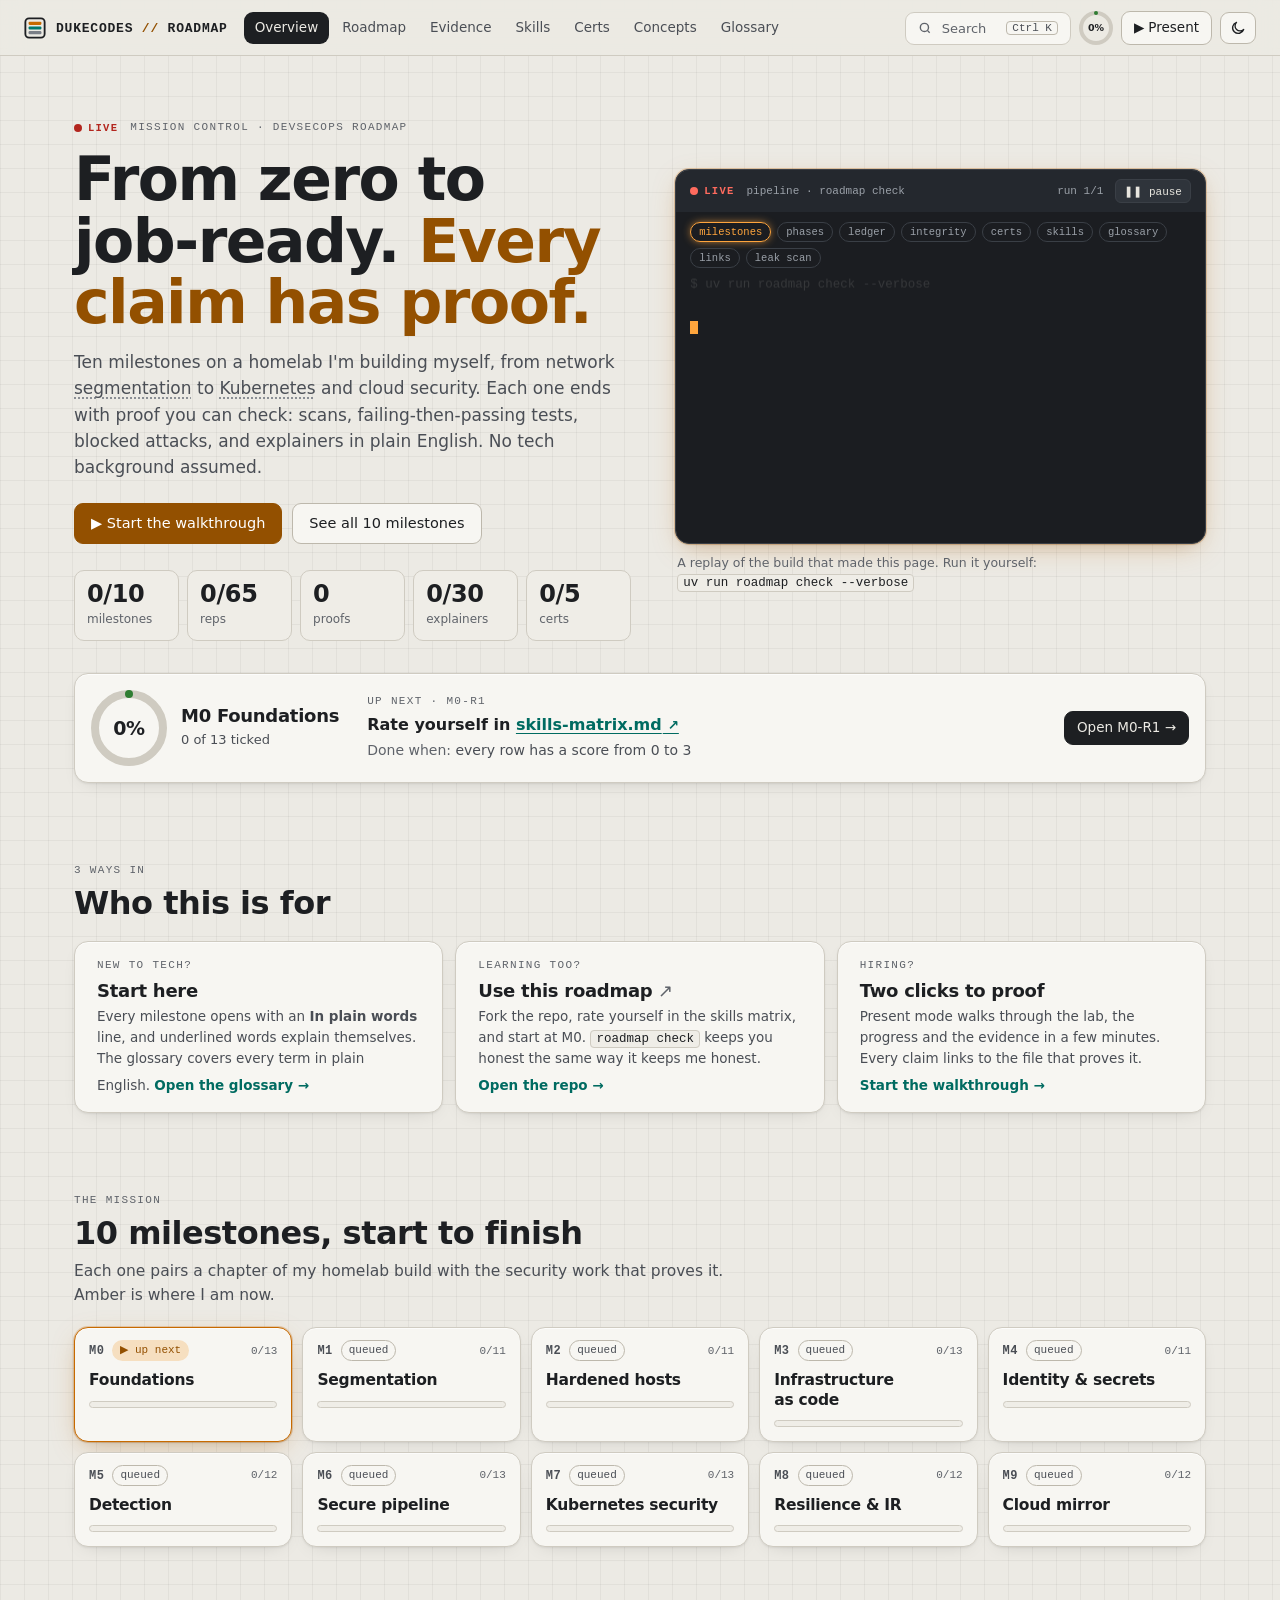
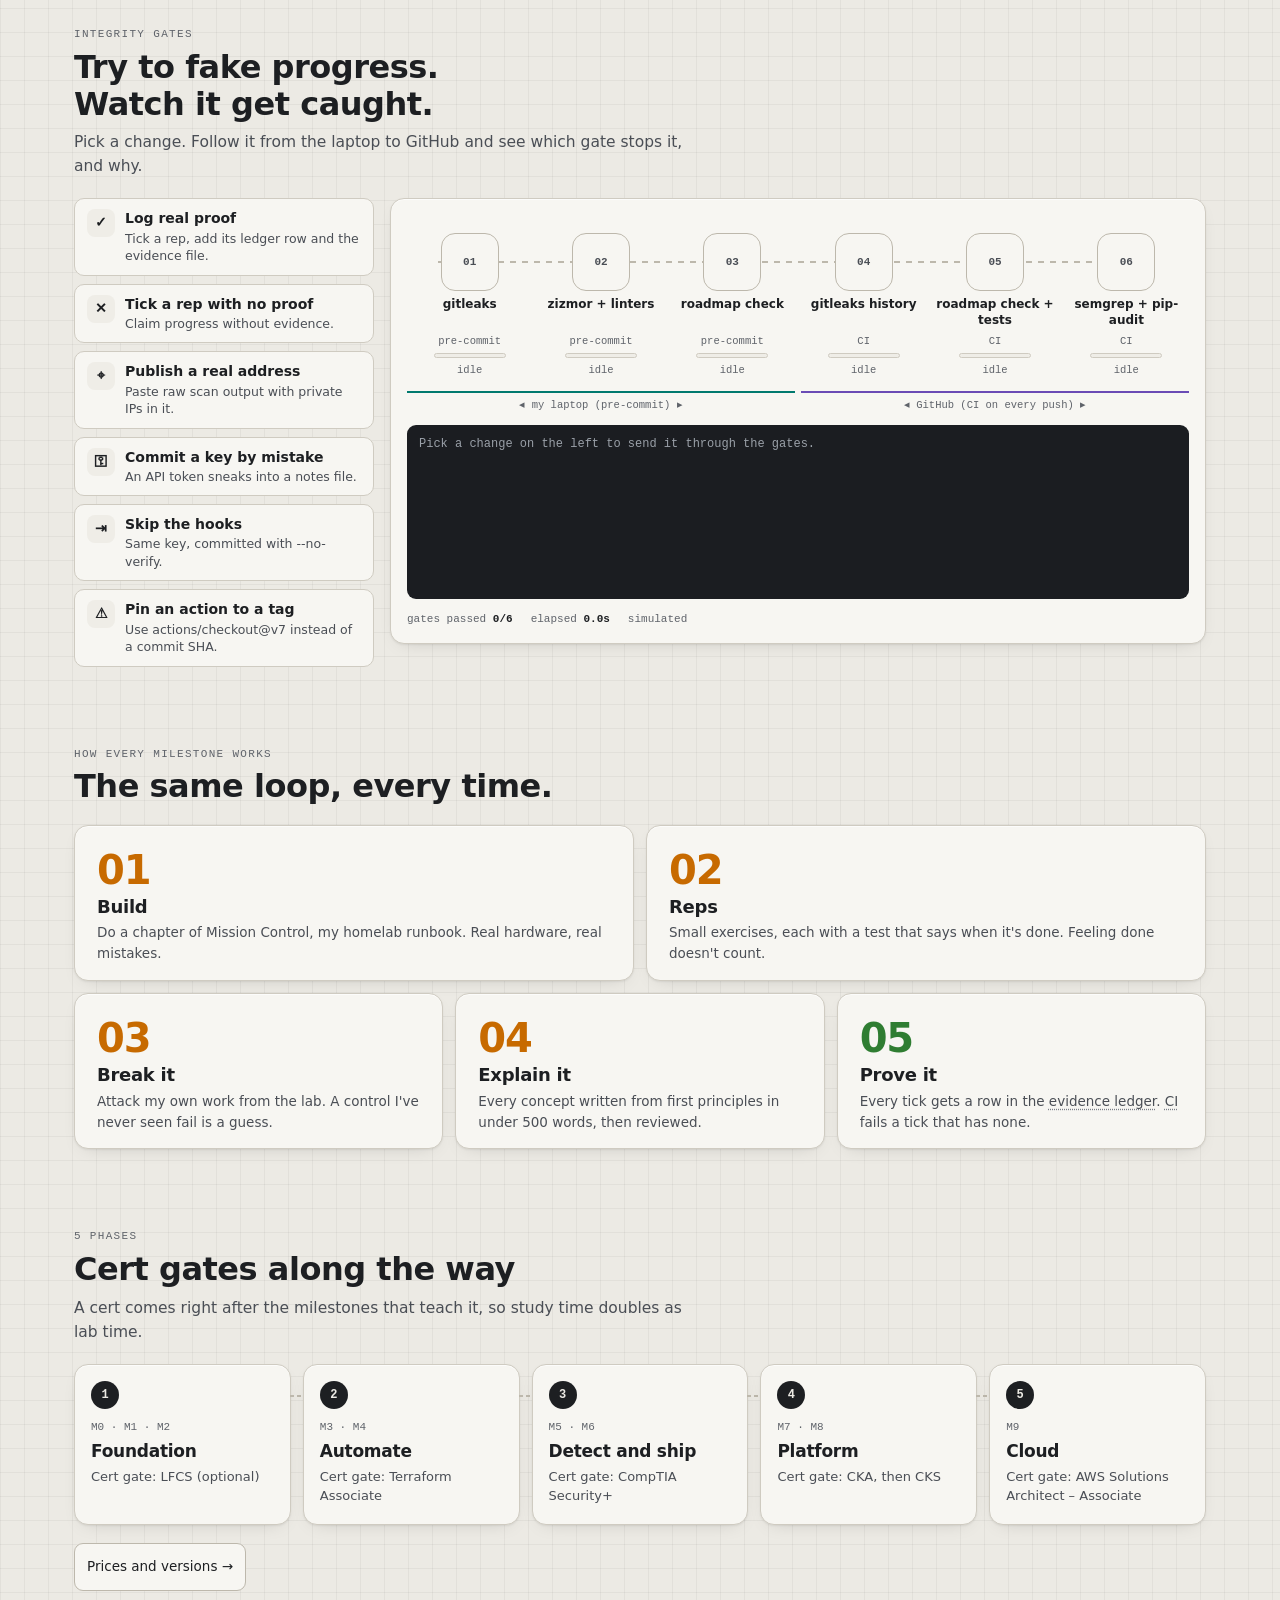
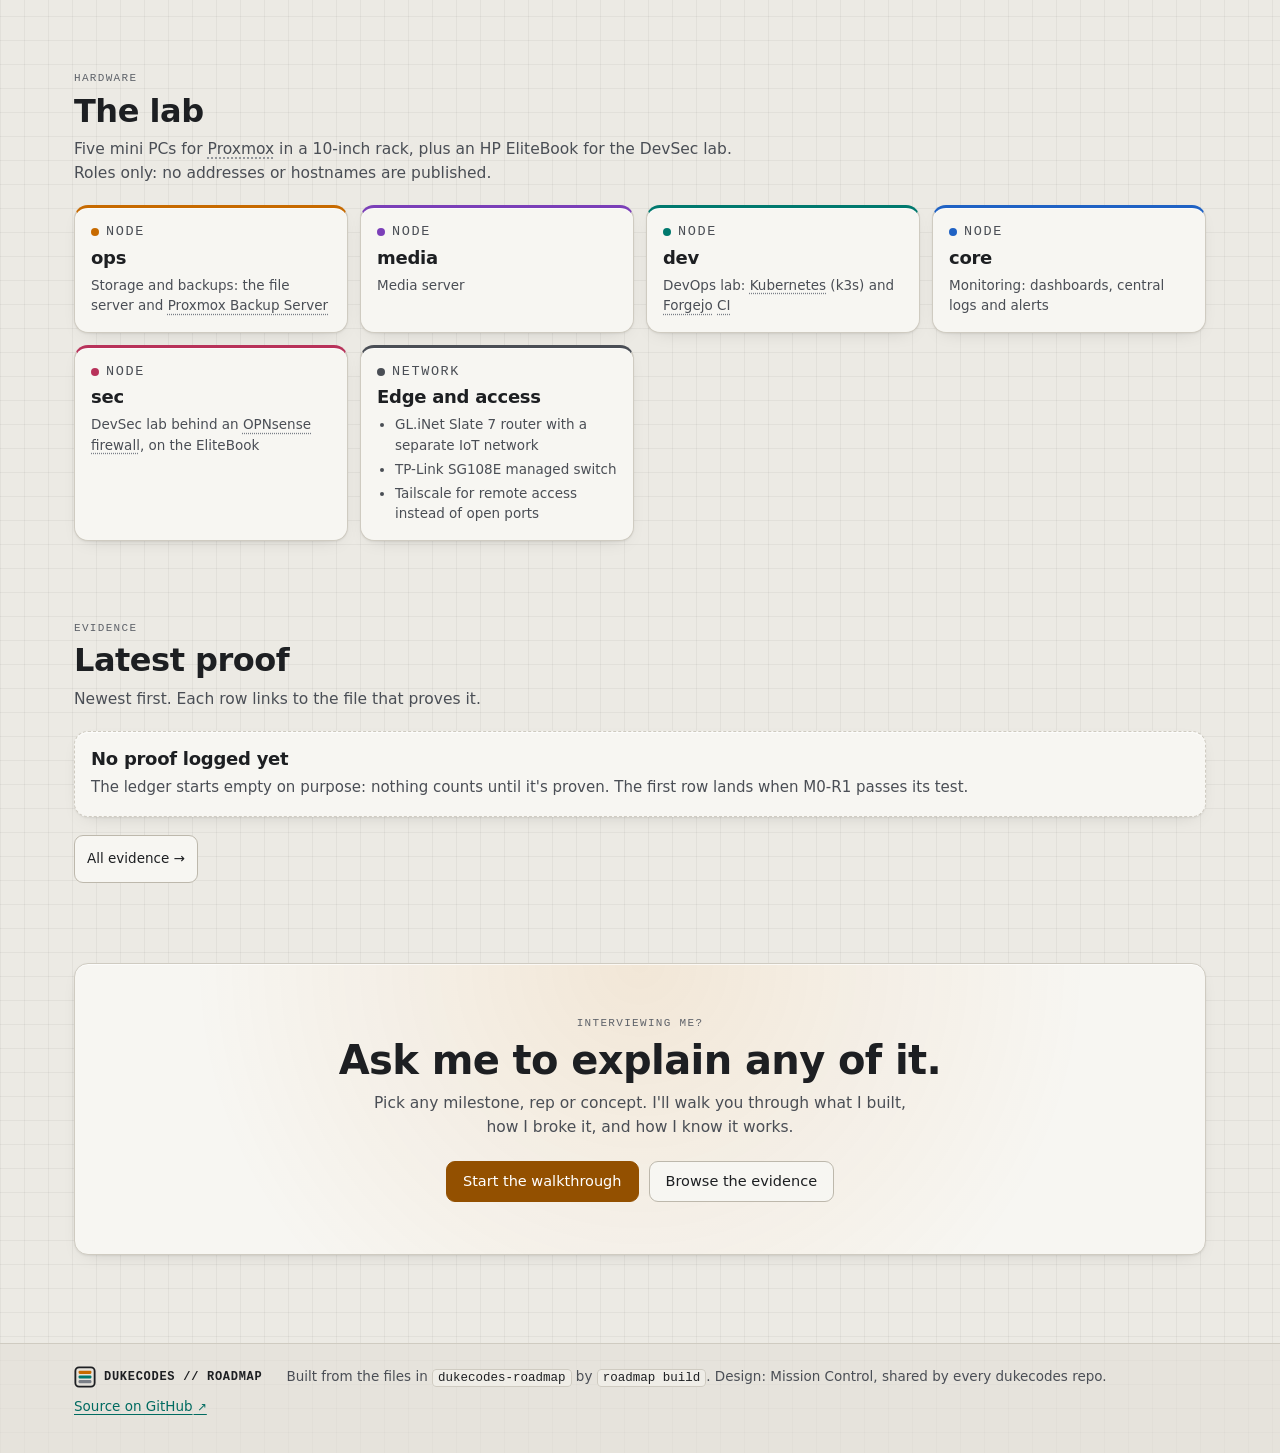
==== commit e809b15a: "feat(site): rebuild the page on the Dukecodes Design System v9 Every dukecodes repo now shares one d" ====
--- a/site/index.html
+++ b/site/index.html
@@ -1,1884 +1,29 @@
 <!doctype html>
-<html lang="en">
+<html lang="en" data-theme="light">
 <head>
 <meta charset="utf-8">
-<meta http-equiv="Content-Security-Policy" content="default-src 'none'; script-src 'sha256-9yICRM4xguJCemqfHm8wOchKboODAeDSUIFZkdCmDYo='; style-src 'sha256-FPFAwSrdPmIsjphPWxGlqGBic6UNQv24gsMhcKtQRhM=' https://fonts.googleapis.com; font-src https://fonts.gstatic.com; img-src data:; base-uri 'none'; form-action 'none'; require-trusted-types-for 'script'; trusted-types 'none'">
-<meta name="viewport" content="width=device-width,initial-scale=1,viewport-fit=cover">
+<meta http-equiv="Content-Security-Policy" content="default-src 'none'; script-src 'self'; style-src 'self' https://fonts.googleapis.com; font-src https://fonts.gstatic.com; img-src 'self'; connect-src 'self'; base-uri 'none'; form-action 'none'; require-trusted-types-for 'script'; trusted-types 'none'; upgrade-insecure-requests">
+<meta name="viewport" content="width=device-width, initial-scale=1, viewport-fit=cover">
 <meta name="referrer" content="no-referrer">
-<meta name="color-scheme" content="light dark">
 <title>dukecodes DevSecOps Roadmap</title>
-<meta name="description" content="Ten milestones on a homelab I'm building myself, from network segmentation to Kubernetes and cloud security. Each one ends with proof you can check: scans, failing-then-passing tests, blocked attacks, and explainers in plain English. No tech background assumed.">
-<link rel="icon" href="data:image/svg+xml,%3Csvg xmlns='http%3A%2F%2Fwww.w3.org%2F2000%2Fsvg' viewBox='0 0 32 32'%3E%3Crect x='3' y='3' width='26' height='26' rx='6' fill='%231d1f22'/%3E%3Crect x='8' y='8' width='16' height='4' rx='1' fill='%23ffa53d'/%3E%3Crect x='8' y='14' width='16' height='4' rx='1' fill='%233fd1bf'/%3E%3Crect x='8' y='20' width='16' height='4' rx='1' fill='%238d9198'/%3E%3C/svg%3E">
-<link rel="preconnect" href="https://fonts.googleapis.com">
-<link rel="preconnect" href="https://fonts.gstatic.com" crossorigin>
-<link rel="stylesheet" href="https://fonts.googleapis.com/css2?family=Bricolage+Grotesque:opsz,wght@12..96,500;12..96,700;12..96,800&family=IBM+Plex+Sans:wght@400;500;600&family=JetBrains+Mono:wght@400;500;700&display=swap">
-<style>/* Mission Control design tokens — canonical copy lives in git-commit-duke/dukecodes-project-template.
-   Every dukecodes repo and site uses these. Change here, then sync downstream. */
-:root{
-  --bg:#eceae4; --bg2:#e2dfd7; --panel:#f7f6f2; --panel2:#efede7;
-  --ink:#1d1f22; --ink2:#4a4e55; --ink3:#6b7078;
-  --line:#cfcbc1; --line2:#bdb8ac;
-  --amber:#b05e00; --amber-soft:#f6dfc0; --teal:#00796e; --teal-soft:#c9ebe6;
-  --red:#b3261e; --red-soft:#f6d5d2; --green:#2f7d32; --green-soft:#d6ecd4; --violet:#6a4bb5; --violet-soft:#e3dbf6;
-  --code-bg:#1b1d21; --code-ink:#e8e6df;
-  --shadow:0 1px 0 rgba(255,255,255,.7) inset,0 1px 2px rgba(0,0,0,.06),0 6px 20px -12px rgba(0,0,0,.25);
-  --grid:rgba(0,0,0,.045);
-  /* node / domain colors */
-  --c-ops:#c76a00; --c-media:#7b3fb8; --c-dev:#00796e; --c-core:#1f62c4; --c-sec:#b8325a; --c-net:#4a4e55;
-  --font-d:'Bricolage Grotesque',system-ui,sans-serif;
-  --font-b:'IBM Plex Sans',system-ui,sans-serif;
-  --font-m:'JetBrains Mono',ui-monospace,SFMono-Regular,Menlo,monospace;
-  --radius:14px; --radius-s:9px;
-  color-scheme:light;
-}
-@media (prefers-color-scheme:dark){:root:not([data-theme="light"]){
-  --bg:#121417; --bg2:#0d0f11; --panel:#1a1d21; --panel2:#20242a;
-  --ink:#ecebe6; --ink2:#b4b6ba; --ink3:#8d9198;
-  --line:#2c3138; --line2:#3a4049;
-  --amber:#ffa53d; --amber-soft:#3a2810; --teal:#3fd1bf; --teal-soft:#0f312d;
-  --red:#ff6b5e; --red-soft:#3b1714; --green:#6fcf73; --green-soft:#16301a; --violet:#b39cff; --violet-soft:#271f40;
-  --code-bg:#0b0c0e; --code-ink:#e8e6df;
-  --shadow:0 1px 0 rgba(255,255,255,.04) inset,0 10px 30px -18px rgba(0,0,0,.8);
-  --grid:rgba(255,255,255,.035);
-  --c-ops:#ffa53d; --c-media:#c08cff; --c-dev:#3fd1bf; --c-core:#6aa8ff; --c-sec:#ff7a9c; --c-net:#9aa0a8;
-  color-scheme:dark;}}
-:root[data-theme="dark"]{
-  --bg:#121417; --bg2:#0d0f11; --panel:#1a1d21; --panel2:#20242a;
-  --ink:#ecebe6; --ink2:#b4b6ba; --ink3:#8d9198;
-  --line:#2c3138; --line2:#3a4049;
-  --amber:#ffa53d; --amber-soft:#3a2810; --teal:#3fd1bf; --teal-soft:#0f312d;
-  --red:#ff6b5e; --red-soft:#3b1714; --green:#6fcf73; --green-soft:#16301a; --violet:#b39cff; --violet-soft:#271f40;
-  --code-bg:#0b0c0e; --code-ink:#e8e6df;
-  --shadow:0 1px 0 rgba(255,255,255,.04) inset,0 10px 30px -18px rgba(0,0,0,.8);
-  --grid:rgba(255,255,255,.035);
-  --c-ops:#ffa53d; --c-media:#c08cff; --c-dev:#3fd1bf; --c-core:#6aa8ff; --c-sec:#ff7a9c; --c-net:#9aa0a8;
-  color-scheme:dark;}
-/* Mission Control components. Needs mc-tokens.css first. Class names are the shared API: don't rename. */
-*{box-sizing:border-box}
-body{margin:0;background:var(--bg);color:var(--ink);font:15px/1.55 var(--font-b);-webkit-font-smoothing:antialiased;
-  background-image:linear-gradient(var(--grid) 1px,transparent 1px),linear-gradient(90deg,var(--grid) 1px,transparent 1px);background-size:24px 24px}
-a{color:var(--teal)} button{font:inherit;color:inherit}
-h1,h2,h3{font-family:var(--font-d);letter-spacing:-.015em;margin:0}
-.mono{font-family:var(--font-m)}
-.wrap{max-width:1180px;margin:0 auto;padding:0 16px 80px}
-:focus-visible{outline:2px solid var(--amber);outline-offset:2px}
-
-/* top bar + brand */
-.top{position:sticky;top:0;z-index:40;background:color-mix(in srgb,var(--bg) 86%,transparent);backdrop-filter:blur(10px);border-bottom:1px solid var(--line)}
-.top .wrap{display:flex;align-items:center;gap:14px;padding-top:10px;padding-bottom:10px}
-.brand{display:flex;align-items:center;gap:10px;font-family:var(--font-m);font-weight:700;font-size:13px;letter-spacing:.06em;white-space:nowrap;color:var(--ink);text-decoration:none}
-.brand .rack{width:22px;height:22px;border:2px solid var(--ink);border-radius:4px;display:grid;grid-template-rows:repeat(3,1fr);gap:2px;padding:2px}
-.brand .rack i{background:var(--amber);border-radius:1px}.brand .rack i:nth-child(2){background:var(--teal)}.brand .rack i:nth-child(3){background:var(--ink3)}
-.brand b{color:var(--amber)}
-.nav{display:flex;gap:2px;margin-left:8px;overflow-x:auto;scrollbar-width:none}
-.nav a,.nav button{background:none;border:0;padding:7px 11px;border-radius:7px;cursor:pointer;font-size:13.5px;color:var(--ink2);white-space:nowrap;text-decoration:none}
-.nav [aria-current="true"],.nav [aria-current="page"]{background:var(--panel);color:var(--ink);box-shadow:var(--shadow)}
-.sp{flex:1}
-.ibtn{background:var(--panel);border:1px solid var(--line);border-radius:8px;width:34px;height:34px;display:grid;place-items:center;cursor:pointer;flex:none;color:var(--ink)}
-
-/* surfaces */
-.panel{background:var(--panel);border:1px solid var(--line);border-radius:var(--radius);box-shadow:var(--shadow)}
-.eyebrow{font-family:var(--font-m);font-size:11px;letter-spacing:.12em;text-transform:uppercase;color:var(--ink3)}
-.sec-h{display:flex;align-items:baseline;flex-wrap:wrap;gap:4px 12px;margin:30px 0 12px}
-.sec-h h2{font-size:22px} .sec-h p{margin:0;color:var(--ink3);font-size:13.5px}
-
-/* chips: labels and risk badges */
-.chip{display:inline-flex;align-items:center;gap:5px;font-family:var(--font-m);font-size:11px;line-height:1;padding:4px 7px;border-radius:999px;border:1px solid var(--line2);color:var(--ink2);white-space:nowrap;background:var(--panel)}
-.chip.amber{background:var(--amber-soft);border-color:transparent;color:var(--amber)}
-.chip.teal{background:var(--teal-soft);border-color:transparent;color:var(--teal)}
-.chip.red{background:var(--red-soft);border-color:transparent;color:var(--red)}
-.chip.green{background:var(--green-soft);border-color:transparent;color:var(--green)}
-.chip.violet{background:var(--violet-soft);border-color:transparent;color:var(--violet)}
-.dot{width:7px;height:7px;border-radius:50%;background:currentColor;display:inline-block}
-
-/* buttons */
-.btn{display:inline-flex;align-items:center;gap:7px;border:1px solid var(--line2);background:var(--panel);border-radius:var(--radius-s);padding:7px 12px;cursor:pointer;font-size:13.5px;font-weight:500;color:var(--ink);text-decoration:none}
-.btn.pri{background:var(--ink);color:var(--bg);border-color:var(--ink)}
-.btn.amber{background:var(--amber);color:#fff;border-color:var(--amber)}
-
-/* hero */
-.hero{display:grid;grid-template-columns:1.15fr .85fr;gap:18px;margin-top:22px}
-.hero-l{padding:26px 26px 22px}
-.hero-l h1{font-size:clamp(30px,4.2vw,50px);line-height:1.02;font-weight:800}
-.hero-l h1 em{font-style:normal;color:var(--amber)}
-.lede{color:var(--ink2);max-width:62ch;margin:12px 0 18px}
-.stats{display:grid;grid-template-columns:repeat(4,1fr);gap:10px}
-.stat{border:1px solid var(--line);border-radius:10px;padding:10px 12px;background:var(--panel2)}
-.stat b{display:block;font-family:var(--font-d);font-size:24px;line-height:1.1}
-.stat span{font-size:12px;color:var(--ink3)}
-.next{padding:20px;display:flex;flex-direction:column;gap:12px}
-.next .nt{font-family:var(--font-d);font-size:21px;line-height:1.2}
-
-/* pipeline (stages) */
-.swarm{display:grid;grid-template-columns:repeat(auto-fill,minmax(160px,1fr));gap:8px}
-.agent{position:relative;border:1px solid var(--line);background:var(--panel);border-radius:10px;padding:10px 11px 11px;overflow:hidden;text-align:left;cursor:pointer}
-.agent .an{font-family:var(--font-m);font-size:10.5px;color:var(--ink3);display:flex;justify-content:space-between}
-.agent .at{font-weight:600;font-size:13px;line-height:1.25;margin:4px 0 8px;min-height:2.5em}
-.bar{height:5px;border-radius:9px;background:var(--panel2);overflow:hidden;border:1px solid var(--line)}
-.bar i{display:block;height:100%;background:var(--teal);border-radius:9px;transition:width .5s}
-.agent .st{font-family:var(--font-m);font-size:10px;margin-top:6px;color:var(--ink3)}
-.agent.done .bar i{background:var(--green)} .agent.done .st{color:var(--green)}
-.agent.active{border-color:var(--amber)} .agent.active .bar i{background:var(--amber)} .agent.active .st{color:var(--amber)}
-.agent.active::after{content:"";position:absolute;inset:0;background:linear-gradient(100deg,transparent 30%,color-mix(in srgb,var(--amber) 14%,transparent) 50%,transparent 70%);background-size:250% 100%;animation:scan 2.4s linear infinite;pointer-events:none}
-@keyframes scan{from{background-position:150% 0}to{background-position:-100% 0}}
-
-/* runbook step: Why / Do / Check / Undo */
-.step{margin-bottom:8px;overflow:hidden}
-.step.done{opacity:.72}
-.sh{display:flex;align-items:flex-start;gap:12px;padding:12px 14px;cursor:pointer}
-.ck{appearance:none;flex:none;width:22px;height:22px;border:2px solid var(--line2);border-radius:6px;margin:1px 0 0;cursor:pointer;display:grid;place-items:center;background:var(--panel)}
-.ck:checked{background:var(--green);border-color:var(--green)}
-.ck:checked::after{content:"";width:6px;height:11px;border:solid #fff;border-width:0 2.5px 2.5px 0;transform:rotate(45deg) translate(-1px,-1px)}
-.sh .ti{flex:1;min-width:0}
-.sh .sid{font-family:var(--font-m);font-size:11px;color:var(--ink3)}
-.sh .stt{font-weight:600;font-size:15px;line-height:1.3;margin:1px 0 6px}
-.step.done .stt{text-decoration:line-through;text-decoration-color:var(--ink3)}
-.chips{display:flex;flex-wrap:wrap;gap:5px}
-.car{flex:none;color:var(--ink3);transition:transform .2s;margin-top:2px}
-.step.open .car{transform:rotate(90deg)}
-.sb{display:none;padding:0 16px 16px 48px;border-top:1px dashed var(--line)}
-.step.open .sb{display:block}
-.sb h4{font-family:var(--font-m);font-size:11px;letter-spacing:.1em;text-transform:uppercase;color:var(--ink3);margin:16px 0 6px;font-weight:500}
-.sb p{margin:0 0 6px}
-
-/* code block with copy button */
-.cmd{position:relative;margin:6px 0 2px;background:var(--code-bg);color:var(--code-ink);border-radius:var(--radius-s);font:12.5px/1.55 var(--font-m);padding:11px 52px 11px 12px;white-space:pre-wrap;word-break:break-word;overflow:auto}
-.cmd .cp{position:absolute;top:6px;right:6px;background:#2b2f35;border:1px solid #3a3f46;color:#cfd2d6;border-radius:6px;font:11px var(--font-m);padding:3px 7px;cursor:pointer}
-.cmd .cp.ok{background:var(--green);color:#fff;border-color:var(--green)}
-
-/* callouts */
-.callout{border-radius:10px;padding:10px 12px;margin:12px 0 0;font-size:13.5px}
-.callout.warn{background:var(--red-soft)} .callout.warn b{color:var(--red)}
-.callout.gate{background:var(--amber-soft)} .callout.gate b{color:var(--amber)}
-.callout.tip{background:var(--teal-soft)} .callout.tip b{color:var(--teal)}
-.callout.unv{background:var(--violet-soft)} .callout.unv b{color:var(--violet)}
-
-/* cards, tables, glossary */
-.cards{display:grid;grid-template-columns:repeat(auto-fill,minmax(280px,1fr));gap:12px}
-.card{padding:16px;color:inherit;text-decoration:none;display:block}
-.card h3{font-size:18px} .card .sub{font-family:var(--font-m);font-size:11.5px;color:var(--ink3);margin-top:2px}
-.card p{margin:8px 0 0;font-size:14px;color:var(--ink2)}
-.card ul{margin:8px 0 0;padding-left:18px;font-size:13.5px;color:var(--ink2)}
-.tbl-wrap{overflow-x:auto}
-table.t{width:100%;border-collapse:collapse;font-size:13.5px}
-table.t th{text-align:left;font-family:var(--font-m);font-size:11px;letter-spacing:.08em;text-transform:uppercase;color:var(--ink3);font-weight:500;padding:8px 10px;border-bottom:1px solid var(--line2)}
-table.t td{padding:9px 10px;border-bottom:1px solid var(--line);vertical-align:top}
-.gloss{columns:2 320px;column-gap:24px}
-.gloss div{break-inside:avoid;padding:7px 0;border-bottom:1px solid var(--line);font-size:13.5px}
-.gloss b{font-family:var(--font-m);font-size:12.5px;color:var(--teal);margin-right:6px}
-abbr.g{text-decoration:underline dotted var(--ink3);text-underline-offset:3px;cursor:help}
-.foot{margin-top:40px;color:var(--ink3);font-size:12.5px;font-family:var(--font-m)}
-
-@media (max-width:960px){.hero{grid-template-columns:1fr}}
-@media (max-width:640px){.top .wrap{flex-wrap:wrap;row-gap:6px}.nav{order:9;width:100%;margin-left:0}.stats{grid-template-columns:repeat(2,1fr)}.sb{padding-left:16px}.hero-l{padding:20px}}
-@media (prefers-reduced-motion:reduce){*,*::before,*::after{animation:none!important;transition:none!important}}
-
-/* ---------- interactive layer ---------- */
-.ring{width:34px;height:34px;flex:none}
-.live{display:inline-flex;align-items:center;gap:6px;font-family:var(--font-m);font-size:11px;color:var(--red);letter-spacing:.08em}
-.live .dot{animation:pulse 1.4s ease-in-out infinite}
-@keyframes pulse{50%{opacity:.25;transform:scale(.7)}}
-
-/* gate simulator */
-.sim{display:grid;grid-template-columns:250px 1fr;gap:14px;align-items:start}
-.sim-l{padding:12px;display:flex;flex-direction:column;gap:4px}
-.scn{display:flex;align-items:center;gap:10px;width:100%;text-align:left;background:none;border:1px solid transparent;border-radius:var(--radius-s);padding:8px 9px;cursor:pointer}
-.scn:hover{background:var(--panel2)}
-.scn[aria-pressed="true"]{border-color:var(--amber);background:var(--amber-soft)}
-.scn .pl{width:26px;height:26px;border-radius:50%;display:grid;place-items:center;background:var(--ink);color:var(--bg);font-size:13px;flex:none}
-.scn small{display:block;color:var(--ink3);font-size:12px;line-height:1.3}
-.sim-r{padding:14px;overflow:hidden}
-.lane{position:relative;display:grid;grid-template-columns:repeat(var(--n),1fr);gap:8px;padding-top:30px}
-.track{position:absolute;left:4%;right:4%;top:12px;height:2px;background:repeating-linear-gradient(90deg,var(--line2) 0 6px,transparent 6px 12px)}
-.pkt{position:absolute;top:5px;left:0;width:16px;height:16px;border-radius:50%;background:var(--amber);box-shadow:0 0 0 4px color-mix(in srgb,var(--amber) 25%,transparent),0 0 14px var(--amber);transform:translateX(-50%);transition:left .55s cubic-bezier(.5,0,.2,1),background .2s;opacity:0}
-.pkt.on{opacity:1}.pkt.bad{background:var(--red);box-shadow:0 0 0 4px color-mix(in srgb,var(--red) 25%,transparent),0 0 16px var(--red)}
-.pkt.ok{background:var(--green);box-shadow:0 0 0 4px color-mix(in srgb,var(--green) 25%,transparent),0 0 16px var(--green)}
-.gate{position:relative;border:1px solid var(--line);border-radius:10px;padding:9px 9px 10px;background:var(--panel);overflow:hidden;min-height:96px;transition:border-color .2s,transform .2s}
-.gate .gw{text-decoration:none;font-family:var(--font-m);font-size:9.5px;letter-spacing:.08em;text-transform:uppercase;color:var(--ink3)}
-.gate .gn{font-weight:600;font-size:13px;line-height:1.2;margin:3px 0 7px}
-.gate .gs{font-family:var(--font-m);font-size:10.5px;color:var(--ink3);margin-top:6px}
-.gate.scan{border-color:var(--amber)}
-.gate.scan::after{content:"";position:absolute;inset:0;background:linear-gradient(100deg,transparent 30%,color-mix(in srgb,var(--amber) 16%,transparent) 50%,transparent 70%);background-size:250% 100%;animation:scan 1.2s linear infinite;pointer-events:none}
-.gate.scan .bar i{background:var(--amber)} .gate.scan .gs{color:var(--amber)}
-.gate.pass{border-color:color-mix(in srgb,var(--green) 55%,var(--line))} .gate.pass .bar i{background:var(--green)} .gate.pass .gs{color:var(--green)}
-.gate.block{border-color:var(--red);background:var(--red-soft);animation:shake .4s} .gate.block .bar i{background:var(--red)} .gate.block .gs{color:var(--red)}
-.gate.skip{opacity:.4}
-@keyframes shake{20%,60%{transform:translateX(-4px)}40%,80%{transform:translateX(4px)}}
-.zone{display:flex;gap:8px;margin-top:8px;font-family:var(--font-m);font-size:10.5px;color:var(--ink3)}
-.zone span{flex:var(--w);border-top:2px solid var(--line2);padding-top:4px;text-align:center}
-.log{margin-top:12px;background:var(--code-bg);color:var(--code-ink);border-radius:var(--radius-s);font:12px/1.6 var(--font-m);padding:10px 12px;min-height:118px;max-height:200px;overflow:auto}
-.log .ok{color:#6fcf73}.log .bad{color:#ff6b5e}.log .dim{color:#8d9198}.log .warn{color:#ffa53d}
-.verdict{margin-top:10px}
-.sim-stats{display:flex;gap:14px;flex-wrap:wrap;margin-top:10px;font-family:var(--font-m);font-size:11.5px;color:var(--ink3)}
-.sim-stats b{color:var(--ink);font-size:13px}
-
-/* terminal replay */
-.run{position:absolute;top:6px;right:52px;background:#2b2f35;border:1px solid #3a3f46;color:#cfd2d6;border-radius:6px;font:11px var(--font-m);padding:3px 7px;cursor:pointer}
-.term{margin:4px 0 0;background:var(--code-bg);color:var(--code-ink);border-radius:var(--radius-s);font:12px/1.55 var(--font-m);padding:10px 12px;white-space:pre-wrap;min-height:2.2em}
-.term .pr{color:#3fd1bf}.term .cur::after{content:"▍";color:#ffa53d;animation:blink 1s steps(1) infinite}
-@keyframes blink{50%{opacity:0}}
-
-/* glossary tooltip, palette, toast, quiz */
-#tip{position:fixed;z-index:80;max-width:300px;background:var(--ink);color:var(--bg);font-size:13px;line-height:1.45;padding:9px 11px;border-radius:9px;pointer-events:none;opacity:0;transition:opacity .12s}
-#tip b{font-family:var(--font-m);font-size:11.5px;color:var(--amber);display:block;margin-bottom:2px}
-.kbtn{display:flex;align-items:center;gap:8px;background:var(--panel);border:1px solid var(--line);border-radius:8px;padding:6px 10px;cursor:pointer;color:var(--ink3);font-size:13px;white-space:nowrap}
-.kbtn kbd{font-family:var(--font-m);font-size:11px;border:1px solid var(--line2);border-radius:4px;padding:0 4px}
-#pal{position:fixed;inset:0;z-index:90;background:rgba(0,0,0,.35);display:none;align-items:flex-start;justify-content:center;padding:10vh 16px 16px}
-#pal.on{display:flex}
-#pal .box{width:min(600px,100%);max-height:70vh;display:flex;flex-direction:column;overflow:hidden}
-#pal input{border:0;border-bottom:1px solid var(--line);font:inherit;font-size:16px;padding:15px 16px;background:transparent;color:var(--ink);outline:none}
-#pal .res{overflow:auto;padding:6px}
-#pal .r{display:flex;gap:10px;align-items:baseline;padding:9px 10px;border-radius:8px;cursor:pointer}
-#pal .r.on,#pal .r:hover{background:var(--panel2)}
-#pal .r .k{font-family:var(--font-m);font-size:11px;color:var(--ink3);width:62px;flex:none}
-.toast{position:fixed;bottom:18px;left:50%;transform:translateX(-50%) translateY(90px);background:var(--ink);color:var(--bg);padding:9px 14px;border-radius:10px;font-size:13.5px;z-index:95;transition:transform .25s}
-.toast.on{transform:translateX(-50%) translateY(0)}
-#confetti{position:fixed;inset:0;pointer-events:none;z-index:96}
-.seg{display:inline-flex;border:1px solid var(--line2);border-radius:9px;overflow:hidden;background:var(--panel2)}
-.seg button{border:0;background:none;padding:6px 11px;font-size:12.5px;cursor:pointer;color:var(--ink2)}
-.seg button[aria-pressed="true"]{background:var(--ink);color:var(--bg)}
-.quiz{padding:18px;display:grid;gap:12px;justify-items:center;text-align:center}
-.flip{width:min(460px,100%);height:180px;perspective:900px;cursor:pointer;border:0;background:none;padding:0}
-.flip .in{position:relative;width:100%;height:100%;transition:transform .5s;transform-style:preserve-3d}
-.flip.on .in{transform:rotateY(180deg)}
-.flip .f,.flip .b{position:absolute;inset:0;display:grid;place-items:center;padding:18px;border-radius:var(--radius);border:1px solid var(--line2);backface-visibility:hidden;background:var(--panel2)}
-.flip .f{font-family:var(--font-d);font-size:28px;font-weight:700}
-.flip .b{transform:rotateY(180deg);font-size:15px;color:var(--ink2);background:var(--teal-soft)}
-.gatecards{display:grid;grid-template-columns:repeat(auto-fill,minmax(230px,1fr));gap:10px}
-.gc{padding:12px 14px}
-.gc .gn{font-weight:600}.gc p{margin:6px 0 0;font-size:13.5px;color:var(--ink2)}
-
-@media (max-width:960px){.sim{grid-template-columns:1fr}.sim-l{flex-direction:row;overflow-x:auto}.scn{flex:none;width:auto}.scn small{display:none}}
-@media (max-width:640px){.lane{grid-template-columns:1fr 1fr;padding-top:8px}.track,.pkt{display:none}.zone{display:none}.kbtn span{display:none}}
-
-/* ---------- premium layer: hero, console, bento, path, reveal ---------- */
-.aura{position:fixed;inset:-20vh -10vw auto;height:90vh;z-index:-1;pointer-events:none;filter:blur(70px);opacity:.55}
-.aura i{position:absolute;border-radius:50%;animation:drift 18s ease-in-out infinite alternate}
-.aura i:nth-child(1){width:42vw;height:42vw;left:4vw;top:6vh;background:color-mix(in srgb,var(--amber) 35%,transparent)}
-.aura i:nth-child(2){width:36vw;height:36vw;right:2vw;top:0;background:color-mix(in srgb,var(--teal) 30%,transparent);animation-delay:-6s}
-.aura i:nth-child(3){width:28vw;height:28vw;left:38vw;top:28vh;background:color-mix(in srgb,var(--violet) 22%,transparent);animation-delay:-12s}
-@keyframes drift{to{transform:translate(6vw,4vh) scale(1.12)}}
-body{position:relative;isolation:isolate}
-
-.hero2{display:grid;grid-template-columns:1.05fr .95fr;gap:36px;align-items:center;padding:64px 0 26px}
-.badge{display:inline-flex;align-items:center;gap:8px;font-family:var(--font-m);font-size:11.5px;letter-spacing:.06em;padding:6px 12px 6px 6px;border-radius:999px;border:1px solid var(--line2);background:color-mix(in srgb,var(--panel) 80%,transparent);color:var(--ink2)}
-.badge b{background:var(--ink);color:var(--bg);border-radius:999px;padding:2px 8px;font-weight:600}
-.hero2 h1{font-size:clamp(40px,6vw,74px);line-height:.98;font-weight:800;letter-spacing:-.035em;margin-top:18px}
-.hero2 h1 em{font-style:normal;background:linear-gradient(92deg,var(--amber),color-mix(in srgb,var(--amber) 55%,var(--red)) 60%,var(--violet));-webkit-background-clip:text;background-clip:text;color:transparent}
-.hero2 .lede{font-size:17px;max-width:54ch;margin:18px 0 26px}
-.cta{display:flex;flex-wrap:wrap;gap:10px}
-.btn.lg{padding:12px 18px;font-size:15px;border-radius:12px}
-.btn.glow{background:var(--amber);border-color:var(--amber);color:#1d1f22;font-weight:600;box-shadow:0 8px 28px -8px color-mix(in srgb,var(--amber) 70%,transparent),0 0 0 1px color-mix(in srgb,#fff 18%,transparent) inset;transition:transform .15s,box-shadow .15s}
-.btn.glow:hover{transform:translateY(-2px);box-shadow:0 14px 34px -10px color-mix(in srgb,var(--amber) 85%,transparent)}
-.btn.ghost{background:color-mix(in srgb,var(--panel) 70%,transparent);backdrop-filter:blur(6px)}
-.proof{display:flex;flex-wrap:wrap;gap:18px;margin-top:26px;font-family:var(--font-m);font-size:12px;color:var(--ink3)}
-.proof b{color:var(--ink);font-size:15px;font-family:var(--font-d);margin-right:4px}
-
-.console{border-radius:16px;overflow:hidden;border:1px solid color-mix(in srgb,var(--line2) 70%,transparent);background:#0f1114;box-shadow:0 40px 80px -30px rgba(0,0,0,.55),0 0 0 1px rgba(255,255,255,.04) inset;transform:perspective(1400px) rotateY(-7deg) rotateX(3deg);transition:transform .5s}
-.console:hover{transform:perspective(1400px) rotateY(0) rotateX(0)}
-.console .chrome{display:flex;align-items:center;gap:7px;padding:11px 14px;border-bottom:1px solid #22262c;background:#15181c}
-.console .chrome i{width:11px;height:11px;border-radius:50%;background:#3a3f46}
-.console .chrome i:nth-child(1){background:#ff5f57}.console .chrome i:nth-child(2){background:#febc2e}.console .chrome i:nth-child(3){background:#28c840}
-.console .chrome span{margin-left:10px;font:12px var(--font-m);color:#8d9198}
-.console .chrome .live{margin-left:auto}
-.console .body{font:13px/1.75 var(--font-m);color:#e8e6df;padding:16px 18px;height:300px;overflow:hidden}
-.console .row{display:flex;gap:10px;align-items:center;animation:rowIn .25s ease-out}
-.console .row .ic{width:16px;text-align:center}
-.console .row .nm{width:160px;color:#e8e6df}
-.console .row .ds{color:#8d9198}
-.console .ok{color:#6fcf73}.console .bad{color:#ff6b5e}.console .run{color:#ffa53d;position:static;background:none;border:0;padding:0}
-.console .spin{display:inline-block;animation:spin .8s linear infinite}
-@keyframes spin{to{transform:rotate(360deg)}}
-@keyframes rowIn{from{opacity:0;transform:translateY(6px)}}
-.console .foot2{display:flex;justify-content:space-between;padding:10px 18px;border-top:1px solid #22262c;font:11.5px var(--font-m);color:#8d9198;background:#121417}
-
-.bento{display:grid;grid-template-columns:repeat(6,1fr);gap:12px}
-.tile{grid-column:span 2;padding:20px;position:relative;overflow:hidden;transition:transform .2s,border-color .2s}
-.tile.wide{grid-column:span 3}
-.tile:hover{transform:translateY(-3px);border-color:var(--line2)}
-.tile::before{content:"";position:absolute;inset:-1px;border-radius:inherit;padding:1px;background:radial-gradient(400px circle at var(--mx,50%) var(--my,0%),color-mix(in srgb,var(--amber) 60%,transparent),transparent 40%);-webkit-mask:linear-gradient(#000 0 0) content-box,linear-gradient(#000 0 0);-webkit-mask-composite:xor;mask-composite:exclude;opacity:0;transition:opacity .2s;pointer-events:none}
-.tile:hover::before{opacity:1}
-.tile .ico{width:40px;height:40px;border-radius:11px;display:grid;place-items:center;background:var(--panel2);border:1px solid var(--line);color:var(--amber);margin-bottom:14px}
-.tile h3{font-size:18px}.tile p{margin:6px 0 0;color:var(--ink2);font-size:14px}
-
-.path{display:grid;grid-template-columns:repeat(var(--n),1fr);gap:14px;position:relative}
-.path::before{content:"";position:absolute;left:6%;right:6%;top:19px;height:2px;background:linear-gradient(90deg,var(--amber),var(--teal),var(--violet));opacity:.6}
-.pnode{position:relative;text-align:center;padding:0 6px}
-.pnode .n{width:40px;height:40px;margin:0 auto 12px;border-radius:50%;display:grid;place-items:center;background:var(--panel);border:2px solid var(--amber);font:700 13px var(--font-m);position:relative;z-index:1;box-shadow:0 0 0 6px var(--bg)}
-.pnode:nth-child(2) .n{border-color:var(--teal)}.pnode:nth-child(3) .n{border-color:var(--violet)}.pnode:nth-child(4) .n{border-color:var(--green)}
-.pnode .w{font-family:var(--font-m);font-size:11px;letter-spacing:.1em;text-transform:uppercase;color:var(--ink3)}
-.pnode h3{font-size:17px;margin:4px 0}.pnode p{margin:0;font-size:13.5px;color:var(--ink2)}
-
-.continue{display:flex;flex-wrap:wrap;gap:12px 18px;align-items:center;padding:14px 18px;margin-bottom:12px}
-.continue .nt{font-family:var(--font-d);font-size:18px;font-weight:700}
-.continue p{margin:0;color:var(--ink2);font-size:14px;flex:1 1 280px}
-
-.reveal{opacity:0;transform:translateY(18px);transition:opacity .6s ease,transform .6s ease}
-.reveal.in{opacity:1;transform:none}
-.big-h{font-size:clamp(26px,3.4vw,38px);letter-spacing:-.025em;line-height:1.05}
-.kicker{display:block;margin-bottom:8px}
-.sec2{margin-top:72px}
-.sec2 > .head{max-width:720px;margin-bottom:22px}
-.sec2 > .head p{color:var(--ink2);margin:10px 0 0;font-size:16px}
-.final{margin-top:72px;padding:40px 28px;text-align:center;position:relative;overflow:hidden}
-.final h2{font-size:clamp(28px,4vw,44px);letter-spacing:-.03em}
-.final p{color:var(--ink2);max-width:56ch;margin:12px auto 22px}
-.final .cta{justify-content:center}
-
-@media (max-width:960px){.hero2{grid-template-columns:1fr;padding-top:36px}.console{transform:none}.bento{grid-template-columns:1fr 1fr}.tile,.tile.wide{grid-column:span 1}}
-@media (max-width:640px){.bento{grid-template-columns:1fr}.path{grid-template-columns:1fr;gap:18px}.path::before{left:19px;right:auto;top:6%;bottom:6%;width:2px;height:auto}.pnode{text-align:left;display:grid;grid-template-columns:40px 1fr;gap:0 14px}.pnode .n{margin:0;grid-row:span 3}.console .row .nm{width:120px}.console .body{height:280px;font-size:12px}}
-@media (prefers-reduced-motion:reduce){.reveal{opacity:1;transform:none}.aura{display:none}.console{transform:none}}
-.console .row .ds{flex:1;min-width:0;white-space:nowrap;overflow:hidden;text-overflow:ellipsis}
-.console .row .nm{flex:none;white-space:nowrap}
-.console .row.cmdrow .nm{width:auto;color:#3fd1bf}
-@media (max-width:640px){.console .row .nm{width:118px;overflow:hidden;text-overflow:ellipsis}.console .row .ds{font-size:11px}}
-/* Roadmap-only styles, loaded after the shared Mission Control files in site/assets.
-   Shared class names are the API: extend them here with rm- classes, don't restyle them. */
-
-/* safe areas: side gutters, sticky header, the band above it */
-.wrap{padding-left:max(16px,env(safe-area-inset-left,0px));padding-right:max(16px,env(safe-area-inset-right,0px))}
-.top{top:env(safe-area-inset-top,0px)}
-body::before{content:"";position:fixed;inset:0 0 auto;height:env(safe-area-inset-top,0px);z-index:41;background:var(--bg)}
-[hidden]{display:none!important}
-.rm-lock{overflow:hidden}
-
-/* header extras */
-.ring .bg{stroke:var(--line)}
-.ring .fg{stroke:var(--amber);transition:stroke-dasharray .8s ease}
-.ring text{fill:var(--ink);font-family:var(--font-m);font-weight:700}
-.rm-present-btn{white-space:nowrap;flex:none}
-.rm-skip{position:absolute;left:-9999px;top:0;z-index:100;background:var(--ink);color:var(--bg);padding:8px 12px;border-radius:8px;text-decoration:none}
-.rm-skip:focus{left:max(16px,env(safe-area-inset-left,0px));top:calc(8px + env(safe-area-inset-top,0px))}
-.rm-noscript{margin-top:24px;padding:18px}
-.rm-agent{text-decoration:none;color:inherit}
-a.chip{text-decoration:none}
-main:focus{outline:none}
-.rm-gap-top{margin-top:14px}
-.rm-gap-bottom{margin-bottom:14px}
-.rm-flash{animation:rmFlash 1.8s ease-out}
-@keyframes rmFlash{from{background:var(--amber-soft)}}
-
-/* view headings and toolbars */
-.rm-vh{margin:30px 0 16px;max-width:780px}
-.rm-vh h1{font-size:clamp(30px,4.4vw,46px);line-height:1.02;letter-spacing:-.03em;font-weight:800;margin-top:6px}
-.rm-vh p{color:var(--ink2);margin:10px 0 0;font-size:16px}
-.rm-vh h1:focus{outline:none}
-.rm-bar{display:flex;flex-wrap:wrap;gap:10px;align-items:center;margin:0 0 14px}
-.rm-input{font:inherit;font-size:15px;padding:8px 12px;border-radius:var(--radius-s);border:1px solid var(--line2);background:var(--panel);color:var(--ink);width:min(340px,100%)}
-.rm-legend{display:flex;flex-wrap:wrap;gap:6px 16px;font-size:13px;color:var(--ink2);margin:0 0 14px}
-.rm-legend b{font-family:var(--font-m);color:var(--ink)}
-.rm-muted{color:var(--ink3)}
-.rm-small{font-size:13px}
-.rm-grid2{display:grid;grid-template-columns:repeat(auto-fit,minmax(min(100%,320px),1fr));gap:12px}
-.rm-grid2 > *{min-width:0}
-
-/* empty states */
-.rm-empty{padding:24px 22px;display:grid;gap:10px;justify-items:start}
-.rm-empty h3{font-size:19px}
-.rm-empty p{margin:0;color:var(--ink2);max-width:66ch}
-.rm-example{width:100%}
-.rm-example .cmd{padding-right:12px}
-
-/* overview */
-.rm-hero-l{min-width:0}
-.rm-hero-r{min-width:0}
-.rm-badge-live .dot{animation:pulse 1.4s ease-in-out infinite;color:var(--red)}
-.console .row.rm-gap{margin-top:6px}
-.console .chrome .live{color:#ff6b5e}
-.rm-node{border-top:3px solid var(--role,var(--line2))}
-.rm-node .sub{display:flex;align-items:center;gap:6px}
-.rm-node .sub .dot{color:var(--role,var(--ink3))}
-.rm-net{display:flex;flex-wrap:wrap;gap:6px;margin-top:10px}
-.rm-start{display:flex;flex-direction:column;gap:6px}
-.rm-start .rm-go{margin-top:auto;padding-top:10px;font-weight:600;color:var(--teal)}
-.rm-sim-head{display:flex;flex-wrap:wrap;gap:6px 12px;align-items:baseline;margin-bottom:10px;font-family:var(--font-m);font-size:11px;color:var(--ink3)}
-
-/* roadmap: phases and milestone cards */
-.rm-phase{margin-top:34px}
-.rm-phase-h{display:flex;flex-wrap:wrap;align-items:baseline;gap:4px 14px;margin-bottom:12px}
-.rm-phase-h h2{font-size:24px}
-.rm-mcard{display:flex;flex-direction:column;gap:9px;transition:transform .2s,border-color .2s}
-.rm-mcard:hover{transform:translateY(-2px);border-color:var(--line2)}
-.rm-mcard.st-done{border-color:color-mix(in srgb,var(--green) 50%,var(--line))}
-.rm-mcard.st-active,.rm-mcard.st-next{border-color:var(--amber)}
-.rm-mcard h3{font-size:19px}
-.rm-mcard p{margin:0}
-.rm-row{display:flex;align-items:center;flex-wrap:wrap;gap:6px 8px}
-.rm-row .sp{min-width:8px}
-.rm-meta{font-family:var(--font-m);font-size:11.5px;color:var(--ink3)}
-
-/* milestone page */
-.rm-crumb{display:flex;flex-wrap:wrap;gap:6px;margin:24px 0 10px;font-family:var(--font-m);font-size:12px;color:var(--ink3)}
-.rm-crumb a{color:var(--ink2)}
-.rm-mhead{padding:22px 22px 20px}
-.rm-mhead h1{font-size:clamp(30px,4.4vw,46px);line-height:1.02;letter-spacing:-.03em;font-weight:800;margin:6px 0 10px}
-.rm-mhead h1:focus{outline:none}
-.rm-ms{display:grid;grid-template-columns:minmax(0,1fr) 330px;gap:18px;align-items:start;margin-top:18px}
-.rm-ms > *{min-width:0}
-.rm-aside{position:sticky;top:calc(70px + env(safe-area-inset-top,0px));display:grid;gap:12px}
-.rm-aside .card h3{font-size:15px;font-family:var(--font-m);letter-spacing:.08em;text-transform:uppercase;color:var(--ink3);font-weight:500}
-.rm-aside .card p{color:var(--ink)}
-.rm-sec{margin-top:26px}
-.rm-sec > h2{font-size:21px;margin-bottom:10px}
-.rm-sec > p{margin:0 0 10px;color:var(--ink2)}
-.rm-prose{padding:16px 18px}
-.rm-prose p{margin:0}
-.rm-sh{width:100%;background:none;border:0;text-align:left;font:inherit;color:inherit}
-.rm-sh .sid,.rm-sh .stt{display:block}
-.rm-sh .chips{display:flex}
-.rm-sh .car{display:grid}
-.card .rm-list{padding-left:0;margin-top:6px}
-.card .rm-list > li{padding:9px 0}
-.rm-tick{flex:none;width:22px;height:22px;border:2px solid var(--line2);border-radius:6px;margin-top:1px;display:grid;place-items:center;background:var(--panel)}
-.rm-tick.on{background:var(--green);border-color:var(--green)}
-.rm-tick.on::after{content:"";width:6px;height:11px;border:solid var(--panel);border-width:0 2.5px 2.5px 0;transform:rotate(45deg) translate(-1px,-1px)}
-.rm-list{margin:0;padding:0;list-style:none;display:grid;gap:2px}
-.rm-list > li{display:flex;gap:12px;align-items:flex-start;padding:11px 14px;border-bottom:1px solid var(--line)}
-.rm-list > li:last-child{border-bottom:0}
-.rm-list .rm-ico{flex:none;color:var(--red);margin-top:2px}
-.rm-list .rm-ico.teal{color:var(--teal)}
-.rm-list .rm-ico.green{color:var(--green)}
-.rm-list > li > div{min-width:0;flex:1}
-.rm-list p{margin:0}
-.rm-concept code{font-size:12px;color:var(--ink3)}
-.rm-concept .rm-row{margin-top:6px}
-.rm-proofs{margin:0;padding-left:18px}
-.rm-proofs li{margin:4px 0}
-.rm-pn{display:flex;justify-content:space-between;gap:10px;flex-wrap:wrap;margin-top:28px}
-
-/* evidence, skills, certs */
-.rm-claim{min-width:220px}
-.rm-nowrap{white-space:nowrap}
-.rm-domain{padding:16px}
-.rm-domain .rm-row{justify-content:space-between}
-.rm-domain h3{font-size:17px}
-.rm-domain .bar{margin:10px 0 6px}
-.rm-domain ul{list-style:none;margin:8px 0 0;padding:0;display:grid}
-.rm-domain li{display:flex;gap:10px;align-items:center;padding:7px 0;border-top:1px solid var(--line);font-size:13.5px}
-.rm-domain li > span:first-child{flex:1;min-width:0}
-.rm-dots{display:inline-flex;gap:4px;flex:none}
-.rm-dots i{width:9px;height:9px;border-radius:50%;border:1.5px solid var(--line2)}
-.rm-dots i.on{background:var(--teal);border-color:var(--teal)}
-.rm-score{font-family:var(--font-m);font-size:11px;color:var(--ink3);width:16px;text-align:right;flex:none}
-.rm-total{display:flex;flex-wrap:wrap;gap:12px 28px;align-items:baseline;padding:16px 18px;margin-bottom:14px}
-.rm-total b{font-family:var(--font-d);font-size:26px;display:block;line-height:1.1}
-.rm-total span{font-size:12.5px;color:var(--ink3)}
-.rm-total p{margin:0;flex:1 1 280px;color:var(--ink2);font-size:13.5px}
-
-/* concept drill */
-.rm-drill{padding:20px;display:grid;gap:14px;justify-items:center;text-align:center}
-.flip.rm-qflip{height:230px;width:min(620px,100%)}
-.rm-qflip .f{font-family:var(--font-d);font-size:clamp(17px,2.2vw,21px);font-weight:600;line-height:1.3}
-.rm-qflip .b{font-size:14.5px;line-height:1.5;overflow:auto;align-content:center}
-.rm-qflip .rm-side{position:absolute;top:10px;left:12px;font-family:var(--font-m);font-size:10.5px;letter-spacing:.1em;text-transform:uppercase;color:var(--ink3)}
-.rm-back{display:grid;gap:8px;text-align:left}
-.rm-timer{font-family:var(--font-m);font-size:30px;font-weight:700;letter-spacing:.04em;line-height:1}
-.rm-timer.low{color:var(--red)}
-.rm-drill .chips{justify-content:center}
-
-/* walkthrough deck */
-.rm-deck{position:fixed;inset:0;z-index:70;background:var(--bg);display:flex;flex-direction:column;padding:env(safe-area-inset-top,0px) max(16px,env(safe-area-inset-right,0px)) env(safe-area-inset-bottom,0px) max(16px,env(safe-area-inset-left,0px));background-image:linear-gradient(var(--grid) 1px,transparent 1px),linear-gradient(90deg,var(--grid) 1px,transparent 1px);background-size:24px 24px}
-.rm-deck-top{display:flex;align-items:center;gap:10px;padding-block:12px;flex-wrap:wrap}
-.rm-deck-prog{height:3px;background:var(--line);border-radius:3px;overflow:hidden}
-.rm-deck-prog i{display:block;height:100%;width:0;background:var(--amber);transition:width .3s}
-.rm-stage{flex:1;min-height:0;overflow:auto;display:grid;place-items:center;padding-block:18px}
-.rm-stage:focus{outline:none}
-.rm-slide{width:min(1040px,100%);display:grid;gap:18px;animation:rmIn .35s ease-out}
-.rm-slide > *{min-width:0}
-.rm-slide h2{font-size:clamp(30px,4.6vw,56px);line-height:1.02;letter-spacing:-.035em;font-weight:800}
-.rm-slide h2 em{font-style:normal;background:linear-gradient(92deg,var(--amber),color-mix(in srgb,var(--amber) 55%,var(--red)) 60%,var(--violet));-webkit-background-clip:text;background-clip:text;color:transparent}
-.rm-slide .lede{margin:0;font-size:18px}
-.rm-slide .bento{grid-template-columns:repeat(auto-fit,minmax(min(100%,180px),1fr))}
-.rm-slide .tile,.rm-slide .tile.wide{grid-column:auto}
-.rm-checks{display:grid;grid-template-columns:repeat(auto-fit,minmax(min(100%,300px),1fr));gap:6px 18px;margin:0;padding:0;list-style:none;font-family:var(--font-m);font-size:13px}
-.rm-checks li{display:flex;gap:10px;padding:6px 0;border-bottom:1px solid var(--line)}
-.rm-checks li b{color:var(--green)}
-.rm-checks li span{color:var(--ink2)}
-.rm-deck-nav{display:flex;align-items:center;justify-content:space-between;gap:10px;padding-block:12px}
-.rm-count{color:var(--ink3);font-size:12px}
-@keyframes rmIn{from{opacity:0;transform:translateY(10px)}}
-
-@media (max-width:960px){.rm-ms{grid-template-columns:1fr}.rm-aside{position:static}}
-@media (max-width:640px){.rm-hide-sm{display:none}.rm-vh{margin-top:22px}.rm-mhead{padding:18px}.rm-claim{min-width:180px}.flip.rm-qflip{height:260px}.rm-slide .lede{font-size:16px}}
-</style>
+<meta name="description" content="Duke's DevSecOps roadmap: ten homelab milestones, each closed by evidence anyone can check.">
+<link rel="icon" href="favicon.svg" type="image/svg+xml">
+<script src="theme.js"></script>
+<link rel="stylesheet" href="https://fonts.googleapis.com/css2?family=Bricolage+Grotesque:opsz,wght@12..96,700;12..96,800&family=IBM+Plex+Sans:wght@400;500;600&family=JetBrains+Mono:wght@400;500;700&display=swap">
+<link rel="stylesheet" href="ds/tokens.css">
+<link rel="stylesheet" href="ds/bundle.css">
+<link rel="stylesheet" href="app.css">
+<script src="vendor/react-18.3.1/react.production.min.js" defer></script>
+<script src="vendor/react-18.3.1/react-dom.production.min.js" defer></script>
+<script src="ds/bundle.js" defer></script>
+<script src="app.js" defer></script>
 </head>
 <body>
-<div class="aura" aria-hidden="true"><i></i><i></i><i></i></div>
-<a class="rm-skip" href="#main">Skip to content</a>
-<header class="top"><div class="wrap">
-  <a class="brand" href="#overview"><span class="rack" aria-hidden="true"><i></i><i></i><i></i></span><span>DUKECODES <b>//</b> ROADMAP</span></a>
-  <nav class="nav" id="nav" aria-label="Sections">
-    <a href="#overview">Overview</a><a href="#roadmap">Roadmap</a><a href="#evidence">Evidence</a><a href="#skills">Skills</a><a href="#certs">Certs</a><a href="#concepts">Concepts</a><a href="#glossary">Glossary</a>
-  </nav>
-  <span class="sp"></span>
-  <button class="kbtn" id="kbtn" type="button" aria-label="Search"><svg width="14" height="14" viewBox="0 0 24 24" fill="none" stroke="currentColor" stroke-width="2.4" aria-hidden="true"><circle cx="11" cy="11" r="7"/><path d="m20 20-3.5-3.5"/></svg><span>Search</span><kbd>⌘K</kbd></button>
-  <svg class="ring" viewBox="0 0 36 36" role="img" aria-label="Overall progress"><circle class="bg" cx="18" cy="18" r="15" fill="none" stroke-width="4"/><circle class="fg" id="ringv" cx="18" cy="18" r="15" fill="none" stroke-width="4" stroke-linecap="round" stroke-dasharray="0 100" transform="rotate(-90 18 18)" pathLength="100"/><text x="18" y="21.5" text-anchor="middle" font-size="9" id="ringt">0</text></svg>
-  <a class="btn rm-present-btn" href="#present" aria-label="Start the walkthrough"><span aria-hidden="true">▶</span><span class="rm-hide-sm">Present</span></a>
-  <button class="ibtn" id="theme" type="button" aria-label="Toggle light or dark theme"><svg width="16" height="16" viewBox="0 0 24 24" fill="none" stroke="currentColor" stroke-width="2" aria-hidden="true"><path d="M12 3a9 9 0 1 0 9 9 7 7 0 0 1-9-9z"/></svg></button>
-</div></header>
-<main class="wrap" id="main" tabindex="-1">
-  <noscript><div class="panel card rm-noscript"><h3>This page needs JavaScript</h3><p>Everything on it is also readable as plain files in the repo: start with README.md and roadmap.md.</p></div></noscript>
-  <div id="view"></div>
-  <p class="foot" id="foot"></p>
-</main>
-<div id="pal" role="dialog" aria-modal="true" aria-label="Search"><div class="panel box"><input id="palq" placeholder="Search milestones, reps, concepts, terms…" autocomplete="off" aria-label="Search"><div class="res" id="palr" role="listbox"></div></div></div>
-<div id="tip" role="tooltip"></div>
-<div class="toast" id="toast" role="status" aria-live="polite"></div>
-<canvas id="confetti" aria-hidden="true"></canvas>
-<div class="rm-deck" id="deck" role="dialog" aria-modal="true" aria-label="Walkthrough" hidden>
-  <div class="rm-deck-top"><span class="eyebrow" id="deckEyebrow"></span><span class="sp"></span><button class="btn" type="button" id="deckFull">⛶ Full screen</button><button class="btn" type="button" id="deckClose" aria-label="Close the walkthrough">✕ Close</button></div>
-  <div class="rm-deck-prog" aria-hidden="true"><i id="deckProg"></i></div>
-  <div class="rm-stage" id="deckStage" tabindex="-1" aria-live="polite"></div>
-  <div class="rm-deck-nav"><button class="btn" type="button" id="deckPrev" aria-label="Previous slide">← Back</button><span class="rm-count mono" id="deckCount"></span><button class="btn pri" type="button" id="deckNext" aria-label="Next slide">Next →</button></div>
+<div id="root">
+  <div class="rm-boot" role="status">
+    <p class="rm-boot-title">Loading the roadmap…</p>
+    <p>Still here? The page needs JavaScript and a web server. Run <code>make preview</code>, then open http://127.0.0.1:8000. Everything on it is also in the repository, starting with README.md and roadmap.md.</p>
+  </div>
 </div>
-<script type="application/json" id="data">{"site":{"title":"dukecodes DevSecOps Roadmap","owner":"Duke","eyebrow":"Mission control · DevSecOps roadmap","badge":"LIVE","headline":["From zero to job-ready.","Every claim has proof."],"lede":[["t","Ten milestones on a homelab I'm building myself, from network segmentation to Kubernetes and cloud security. Each one ends with proof you can check: scans, failing-then-passing tests, blocked attacks, and explainers in plain English. No tech background assumed."]],"footer":[["t","Built from the files in "],["c","dukecodes-roadmap"],["t"," by "],["c","roadmap build"],["t",". Design: Mission Control, shared by every dukecodes repo."]],"repo":"https://github.com/git-commit-duke/dukecodes-roadmap","branch":"main"},"stats":{"milestones":[0,10],"reps":[0,65],"exit":[0,56],"proofs":0,"explainers":[0,0,30],"certs":[0,5],"skills":[0,35],"percent":0},"current":"M0","next":{"milestone":"M0","kind":"rep","id":"M0-R1","text":[["t","Rate yourself in "],["a","skills-matrix.md","https://github.com/git-commit-duke/dukecodes-roadmap/blob/main/skills-matrix.md"]],"doneWhen":[["t","every row has a score from 0 to 3"]]},"phases":[{"num":1,"title":"Foundation","gate":"LFCS (optional)","milestones":["M0","M1","M2"]},{"num":2,"title":"Automate","gate":"Terraform Associate","milestones":["M3","M4"]},{"num":3,"title":"Detect and ship","gate":"CompTIA Security+","milestones":["M5","M6"]},{"num":4,"title":"Platform","gate":"CKA, then CKS","milestones":["M7","M8"]},{"num":5,"title":"Cloud","gate":"AWS Solutions Architect – Associate","milestones":["M9"]}],"milestones":[{"id":"M0","num":0,"title":"Foundations","status":"next","phase":1,"url":"https://github.com/git-commit-duke/dukecodes-roadmap/blob/main/milestones/m0-foundations.md","build":[["t","Mission Control → Start here: reality check · Before you start · Rack \u0026 power"]],"chapters":["Start here: reality check","Before you start","Rack \u0026 power"],"proof":[["t","A "],["c","homelab-iac"],["t"," repo with a threat model, two decision records and a secret-scanning gate that provably blocks a planted key"]],"cert":[["t","none"]],"careful":null,"plain":[["t","Set up one safe way to manage everything, write down what you are protecting and from whom, and make your code repository refuse secrets."]],"why":[["t","Every later control rests on two things: an admin identity an attacker can't borrow, and a written model of what you defend and from whom. Without the model, security work is guesswork. Without signed, scanned commits, the repository that will hold your whole infrastructure becomes the easiest way in."]],"story":[["t","\"Tell me about a control you built and how you know it works.\" Walk through the planted key: blocked by the local hook, bypassed with "],["c","--no-verify"],["t",", caught again by CI. Name the two layers and why you need both."]],"reps":[{"id":"M0-R1","text":[["t","Rate yourself in "],["a","skills-matrix.md","https://github.com/git-commit-duke/dukecodes-roadmap/blob/main/skills-matrix.md"]],"doneWhen":[["t","every row has a score from 0 to 3"]],"done":false,"proofs":[]},{"id":"M0-R2","text":[["t","Code-read this repo's "],["a","checker","https://github.com/git-commit-duke/dukecodes-roadmap/blob/main/src/dukecodes_roadmap/checks.py"],["t"," and "],["a","CI workflow","https://github.com/git-commit-duke/dukecodes-roadmap/blob/main/.github/workflows/ci.yml"]],"doneWhen":[["t","a lab report says in one line each what every CI step defends against"]],"done":false,"proofs":[]},{"id":"M0-R3","text":[["t","Create the private "],["c","homelab-iac"],["t"," repo from "],["c","dukecodes-project-template"]],"doneWhen":[["t","the first pull request is green"]],"done":false,"proofs":[]},{"id":"M0-R4","text":[["t","Sign your commits with an SSH key"]],"doneWhen":[["t","GitHub shows Verified on a commit"]],"done":false,"proofs":[]},{"id":"M0-R5","text":[["t","Install the pre-commit hooks"]],"doneWhen":[["c","pre-commit run --all-files"],["t"," passes"]],"done":false,"proofs":[]},{"id":"M0-R6","text":[["t","Write threat model v1 with "],["a","the template","https://github.com/git-commit-duke/dukecodes-roadmap/blob/main/templates/threat-model.md"]],"doneWhen":[["t","assets, trust boundaries and five threats are listed, each with a STRIDE letter and a mitigation or \"accepted\""]],"done":false,"proofs":[]},{"id":"M0-R7","text":[["t","Write ADR-0001 \"Why Proxmox\" and ADR-0002 \"Why Tailscale instead of port forwarding\""]],"doneWhen":[["t","both are merged"]],"done":false,"proofs":[]},{"id":"M0-R8","text":[["t","Inventory the hardware from the reality-check chapter"]],"doneWhen":[["c","inventory.md"],["t"," lists all five nodes and the network gear, with unknowns marked"]],"done":false,"proofs":[]}],"breakIt":[[["t","On a throwaway branch, commit a fake key built from string pieces, never a real one. The local hook must block it. Then commit with "],["c","--no-verify"],["t"," and push: CI must still fail. Delete the branch. You have just proved defense in depth: a local gate plus a server gate."]],[["t","Pick the threat in your model with the weakest mitigation and write the first three things an attacker would do."]]],"concepts":[{"slug":"threat-modeling","q":[["t","What is a trust boundary, and why do threats cluster at one?"]],"status":"todo","url":""},{"slug":"digital-signatures","q":[["t","What does a commit signature prove, and what does it not prove?"]],"status":"todo","url":""},{"slug":"secrets-in-git","q":[["t","Why doesn't deleting a leaked key in a new commit fix the leak?"]],"status":"todo","url":""}],"exit":[{"text":[["t","Skills baseline rated"]],"done":false},{"text":[["c","homelab-iac"],["t"," repo has signed commits, green CI, and a planted fake key blocked both locally and in CI"]],"done":false},{"text":[["t","Threat model v1 and two ADRs merged"]],"done":false},{"text":[["t","Three concept explainers written and reviewed"]],"done":false},{"text":[["t","A ledger row for every proof"]],"done":false}],"progress":[0,13],"proofs":[]},{"id":"M1","num":1,"title":"Segmentation","status":"queued","phase":1,"url":"https://github.com/git-commit-duke/dukecodes-roadmap/blob/main/milestones/m1-segmentation.md","build":[["t","Mission Control → Network edge · Learning lab (the DevSec lab behind OPNsense)"]],"chapters":["Network edge","Learning lab"],"proof":[["t","A network diagram and zone matrix in git, plus scan and packet-capture evidence that the DevSec lab cannot reach the home network"]],"cert":[["t","none"]],"careful":[["t","Scan only from the lab, and only toward networks you own."]],"plain":[["t","Split the network into zones so a hacked device can only reach what it is allowed to, then prove it by attacking yourself."]],"why":[["t","A flat network lets one compromised device talk to everything. Segmentation shrinks the blast radius: a hacked smart plug or a lab VM should reach only what a rule explicitly allows. A diagram is a claim; a failed connection attempt from the attacker's side is the proof."]],"story":[["t","\"How would you segment a network, and how do you know it works?\" Zones with default deny, each allowed flow justified, then proof from the attacker's side: nmap from the lab, the dropped packets in a capture, and the IPv6 route you remembered to test."]],"reps":[{"id":"M1-R1","text":[["t","Draw today's network as code (a Mermaid diagram in "],["c","homelab-iac/docs/network.md"],["t",")"]],"doneWhen":[["t","it renders on GitHub and matches the Network edge chapter"]],"done":false,"proofs":[]},{"id":"M1-R2","text":[["t","Write the zone matrix for the proposed Phase 2 VLANs (10 mgmt, 20 services, 30 LAN, 40 IoT, 50 storage, 60 lab transit, 99 guest)"]],"doneWhen":[["t","default is deny and every allowed flow has a one-line reason"]],"done":false,"proofs":[]},{"id":"M1-R3","text":[["t","Build the DevSec lab behind OPNsense from the Learning lab chapter"]],"doneWhen":[["t","a lab VM gets an address from the lab range and nothing else"]],"done":false,"proofs":[]},{"id":"M1-R4","text":[["t","Scan the home network from a lab VM with nmap (host discovery, then top ports)"]],"doneWhen":[["t","the saved output in "],["c","evidence/"],["t"," shows nothing reachable"]],"done":false,"proofs":[]},{"id":"M1-R5","text":[["t","Capture the scan with tcpdump on the OPNsense lab interface"]],"doneWhen":[["t","you can point at the blocked packets and say which rule dropped them"]],"done":false,"proofs":[]},{"id":"M1-R6","text":[["t","Commit sanitized config exports of the Slate 7, SG108E and OPNsense to "],["c","homelab-state"]],"doneWhen":[["t","gitleaks finds nothing and no password or Wi-Fi key appears in the files"]],"done":false,"proofs":[]}],"breakIt":[[["t","Try three escape routes from the lab: a direct IP to a home device, DNS queries to the home resolver, and IPv6 if it is enabled anywhere. Each must fail; record each result."]],[["t","Check the reverse direction: which home devices can open connections into the lab? Only your admin device should, if your design says so."]]],"concepts":[{"slug":"vlans-and-routing","q":[["t","How does a packet on one VLAN reach another, and which device decides?"]],"status":"todo","url":""},{"slug":"stateful-firewalls","q":[["t","Why does a reply get through when an unsolicited packet does not?"]],"status":"todo","url":""},{"slug":"dns-resolution","q":[["t","Walk one lookup from the lab VM to the answer. Where could an attacker interfere?"]],"status":"todo","url":""}],"exit":[{"text":[["t","Network diagram and zone matrix merged"]],"done":false},{"text":[["t","Lab isolation proven: nmap evidence plus packet capture, three escape routes failed"]],"done":false},{"text":[["t","Sanitized device configs in git with a clean secret scan"]],"done":false},{"text":[["t","Three concept explainers written and reviewed"]],"done":false},{"text":[["t","A ledger row for every proof"]],"done":false}],"progress":[0,11],"proofs":[]},{"id":"M2","num":2,"title":"Hardened hosts","status":"queued","phase":1,"url":"https://github.com/git-commit-duke/dukecodes-roadmap/blob/main/milestones/m2-hardened-hosts.md","build":[["t","Mission Control → Prepare the mini PCs · Install Proxmox · Secure the nodes"]],"chapters":["Prepare the mini PCs","Install Proxmox","Secure the nodes"],"proof":[["t","An Ansible role that hardens all five nodes, runs cleanly twice in a row, and a Lynis score before and after"]],"cert":[["t","LFCS (optional)"]],"careful":[["t","Change one node first, with a keyboard and screen attached. A bad SSH change can lock you out."]],"plain":[["t","Lock down every server the same way using code, and measure how much safer it got."]],"why":[["t","Servers are where attackers land. Hardening by hand drifts: five machines end up with five slightly different settings, and nobody remembers why. Hardening as code is repeatable and reviewable, and a before-and-after audit turns \"I hardened it\" into a number someone else can check."]],"story":[["t","\"How do you harden Linux servers at scale?\" One role in git, a check-mode dry run first, idempotence as the test, and Lynis numbers before and after, with every remaining warning explained."]],"reps":[{"id":"M2-R1","text":[["t","Run a baseline Lynis audit on one node before any change"]],"doneWhen":[["t","the hardening index and warnings are saved in "],["c","evidence/"]],"done":false,"proofs":[]},{"id":"M2-R2","text":[["t","Write an Ansible inventory for the five nodes, with no secrets in it"]],"doneWhen":[["c","ansible all -m ping"],["t"," succeeds (you run it)"]],"done":false,"proofs":[]},{"id":"M2-R3","text":[["t","Turn the Secure the nodes chapter into a "],["c","base-hardening"],["t"," role"]],"doneWhen":[["t","every step you applied by hand has a task"]],"done":false,"proofs":[]},{"id":"M2-R4","text":[["t","Run the role with "],["c","--check --diff"],["t",", then on one node, then on all"]],"doneWhen":[["t","a second run reports "],["c","changed=0"]],"done":false,"proofs":[]},{"id":"M2-R5","text":[["t","Add ansible-lint to CI"]],"doneWhen":[["t","a deliberately bad task fails the pipeline"]],"done":false,"proofs":[]},{"id":"M2-R6","text":[["t","Re-run Lynis and compare"]],"doneWhen":[["t","a before/after table explains every remaining warning as \"fix next\" or \"accepted, because…\""]],"done":false,"proofs":[]}],"breakIt":[[["t","From another machine, try a password SSH login. It must fail."]],[["t","Run "],["c","ss -tlnp"],["t"," on each node and justify every listening port. Anything you cannot justify gets turned off."]]],"concepts":[{"slug":"ssh-key-authentication","q":[["t","What exactly does the server check during a public-key login, and why is that stronger than a password?"]],"status":"todo","url":""},{"slug":"least-privilege-linux","q":[["t","Users, groups, sudo and file permissions: what does least privilege mean on one Linux host?"]],"status":"todo","url":""},{"slug":"idempotence","q":[["t","Why must configuration management converge, and what does a non-empty second run tell you?"]],"status":"todo","url":""}],"exit":[{"text":[["t","Hardening role applied to all five nodes, second run "],["c","changed=0"]],"done":false},{"text":[["t","Lynis before/after table with every remaining warning explained"]],"done":false},{"text":[["t","ansible-lint running in CI"]],"done":false},{"text":[["t","Three concept explainers written and reviewed"]],"done":false},{"text":[["t","A ledger row for every proof"]],"done":false}],"progress":[0,11],"proofs":[]},{"id":"M3","num":3,"title":"Infrastructure as code","status":"queued","phase":2,"url":"https://github.com/git-commit-duke/dukecodes-roadmap/blob/main/milestones/m3-infrastructure-as-code.md","build":[["t","Mission Control → Services (the Debian 13 VM template)"]],"chapters":["Services"],"proof":[["t","A Terraform module that builds a Debian 13 VM on Proxmox, a CI scan that fails on a planted misconfiguration, and a full rebuild from git"]],"cert":[["t","Terraform Associate (004)"]],"careful":null,"plain":[["t","Create servers from code instead of clicking, so every change can be reviewed and scanned before it happens."]],"why":[["t","Infrastructure made by clicking can't be reviewed, diffed or rebuilt. Once it is code, every change goes through the same pull request, scan and review as application code. That is where security scanning gets its leverage: a misconfiguration is caught as a failed check instead of found in production."]],"story":[["t","\"How do you keep infrastructure changes safe?\" Code review plus automated policy: a planted open-firewall rule failed CI before it reached a server, the token can touch one pool only, and the VM rebuilds from git in minutes."]],"reps":[{"id":"M3-R1","text":[["t","Learn the Terraform loop on a local-only provider first"]],"doneWhen":[["t","you can explain write, plan, apply and state without notes"]],"done":false,"proofs":[]},{"id":"M3-R2","text":[["t","Create a dedicated Proxmox API token for Terraform, limited to one resource pool and never the seclab pool"]],"doneWhen":[["t","its permissions are recorded in an ADR and the secret lives outside git"]],"done":false,"proofs":[]},{"id":"M3-R3","text":[["t","Choose a Proxmox provider: compare the community providers' docs, maintenance and auth options"]],"doneWhen":[["t","an ADR records the choice (check the providers live, not old blog posts)"]],"done":false,"proofs":[]},{"id":"M3-R4","text":[["t","Write a module for one Debian 13 VM from the Mission Control template, with cloud-init and your SSH key"]],"doneWhen":[["c","terraform plan"],["t"," is clean and you apply it"]],"done":false,"proofs":[]},{"id":"M3-R5","text":[["t","Decide where state lives and how it is protected, since state can hold secrets"]],"doneWhen":[["t","an ADR is merged and "],["c","*.tfstate"],["t"," is gitignored"]],"done":false,"proofs":[]},{"id":"M3-R6","text":[["t","Add fmt, validate, tflint and a Trivy config scan to CI"]],"doneWhen":[["t","a planted bad setting (password login in cloud-init, or an open firewall) fails the pipeline"]],"done":false,"proofs":[]},{"id":"M3-R7","text":[["t","Destroy the VM and rebuild it from git alone"]],"doneWhen":[["t","the rebuild time is recorded in the ledger"]],"done":false,"proofs":[]}],"breakIt":[[["t","Change the VM's memory in the Proxmox web UI, then run "],["c","terraform plan"],["t",". You should see the drift."]],[["t","On a throwaway branch, commit a fake token in a "],["c",".tfvars"],["t"," file. The secret scan must stop it."]]],"concepts":[{"slug":"infrastructure-state","q":[["t","What does Terraform state hold, why is it sensitive, and what is drift?"]],"status":"todo","url":""},{"slug":"iac-misconfigurations","q":[["t","Name three misconfigurations a scanner catches and one it can't."]],"status":"todo","url":""},{"slug":"api-token-scoping","q":[["t","Why give each tool its own token instead of your admin login?"]],"status":"todo","url":""}],"exit":[{"text":[["t","Module builds a Debian 13 VM; plan is clean"]],"done":false},{"text":[["t","CI fails on a planted misconfiguration and passes after the fix"]],"done":false},{"text":[["t","ADRs for the token scope, provider choice and state storage merged"]],"done":false},{"text":[["t","VM destroyed and rebuilt from git, time recorded"]],"done":false},{"text":[["t","Three concept explainers written and reviewed"]],"done":false},{"text":[["t","A ledger row for every proof"]],"done":false}],"progress":[0,13],"proofs":[]},{"id":"M4","num":4,"title":"Identity \u0026 secrets","status":"queued","phase":2,"url":"https://github.com/git-commit-duke/dukecodes-roadmap/blob/main/milestones/m4-identity-and-secrets.md","build":[["t","Mission Control → Remote access"]],"chapters":["Remote access"],"proof":[["t","A Tailscale access policy in git with tests that run on every pull request, and secrets that only exist in git as ciphertext"]],"cert":[["t","none"]],"careful":null,"plain":[["t","Control who can reach what by identity rather than by network location, and keep passwords and keys encrypted everywhere."]],"why":[["t","Most breaches use valid credentials. Access based on identity (which person, on which device, to which port) beats access based on network location. Secrets are credentials at rest: if one exists in plaintext anywhere it can be copied, it will eventually leak."]],"story":[["t","\"How do you manage access and secrets?\" Access policy as code with tests, so a too-wide grant fails review; secrets encrypted in git, inventoried, and one rotated end to end as proof the process works."]],"reps":[{"id":"M4-R1","text":[["t","Put the tailnet policy in git so it matches the live policy (after you decide the three pending changes)"]],"doneWhen":[["t","the file in git and the live policy are identical"]],"done":false,"proofs":[]},{"id":"M4-R2","text":[["t","Add tests to the policy: cases that must be allowed and cases that must be denied"]],"doneWhen":[["t","widening a grant makes a test fail"]],"done":false,"proofs":[]},{"id":"M4-R3","text":[["t","Run the policy through CI: test on pull requests, apply on main, using an OAuth client scoped to the policy only and stored as a GitHub secret"]],"doneWhen":[["t","a merged pull request shows up in Tailscale's configuration log"]],"done":false,"proofs":[]},{"id":"M4-R4","text":[["t","Encrypt one real secret file with SOPS and age"]],"doneWhen":[["t","git holds only ciphertext and your age key is backed up offline"]],"done":false,"proofs":[]},{"id":"M4-R5","text":[["t","Write a secrets inventory with names only, never values"]],"doneWhen":[["t","each secret lists where it lives, who can read it and how to rotate it"]],"done":false,"proofs":[]},{"id":"M4-R6","text":[["t","Rotate one secret end to end"]],"doneWhen":[["t","the old value is revoked and proven dead"]],"done":false,"proofs":[]}],"breakIt":[[["t","From a device the policy should not allow, try to reach a node. It must be refused."]],[["t","Scan the full history of every repo with gitleaks. Zero findings, or you rotate what it finds."]]],"concepts":[{"slug":"authn-vs-authz","q":[["t","Identity, authentication and authorization: where does Tailscale do each?"]],"status":"todo","url":""},{"slug":"wireguard-and-tailscale","q":[["t","What does a WireGuard key pair prove, and what does the coordination server know?"]],"status":"todo","url":""},{"slug":"envelope-encryption","q":[["t","How does SOPS encrypt a file with age, and what happens if you lose the key?"]],"status":"todo","url":""}],"exit":[{"text":[["t","Policy in git with allow and deny tests, applied through CI"]],"done":false},{"text":[["t","At least one secret encrypted with SOPS and age, key backed up offline"]],"done":false},{"text":[["t","Secrets inventory merged and one secret rotated"]],"done":false},{"text":[["t","Three concept explainers written and reviewed"]],"done":false},{"text":[["t","A ledger row for every proof"]],"done":false}],"progress":[0,11],"proofs":[]},{"id":"M5","num":5,"title":"Detection","status":"queued","phase":3,"url":"https://github.com/git-commit-duke/dukecodes-roadmap/blob/main/milestones/m5-detection.md","build":[["t","Mission Control → Monitoring \u0026 power · Phase 2: OPNsense router + VLANs"]],"chapters":["Monitoring \u0026 power","Phase 2: OPNsense router + VLANs"],"proof":[["t","A Suricata alert for your own M1 scan, visible in Grafana, a custom detection you triggered on purpose, and an incident write-up"]],"cert":[["t","CompTIA Security+"]],"careful":null,"plain":[["t","Collect logs in one place, get alerted when something suspicious happens, and prove the alert fires by setting it off yourself."]],"why":[["t","Prevention fails eventually; detection is how you find out. An alert you have never seen fire is a hope, not a control. The test is simple: cause the bad thing on purpose and check the alert arrives where you will see it."]],"story":[["t","\"Tell me about a detection you built.\" The scan you ran in M1, caught by Suricata, visible in Grafana within seconds; the custom SSH alert you fired on purpose; and the week of tuning that cut the noise."]],"reps":[{"id":"M5-R1","text":[["t","Ship logs from every node and OPNsense to core (Monitoring \u0026 power chapter)"]],"doneWhen":[["t","one query returns logs from every source"]],"done":false,"proofs":[]},{"id":"M5-R2","text":[["t","Run Suricata in alert-only mode on the lab-facing interface, on the lab OPNsense now or the Phase 2 router later"]],"doneWhen":[["t","rules load and a test alert appears"]],"done":false,"proofs":[]},{"id":"M5-R3","text":[["t","Re-run the M1 scan"]],"doneWhen":[["t","the alert in Grafana matches the scan's timestamp"]],"done":false,"proofs":[]},{"id":"M5-R4","text":[["t","Write one detection of your own, such as an SSH login from outside the management range"]],"doneWhen":[["t","you trigger it on purpose and it reaches your phone or inbox"]],"done":false,"proofs":[]},{"id":"M5-R5","text":[["t","Tune for one week"]],"doneWhen":[["t","every suppressed alert has a written reason"]],"done":false,"proofs":[]},{"id":"M5-R6","text":[["t","Write an incident report for the scan with "],["a","the template","https://github.com/git-commit-duke/dukecodes-roadmap/blob/main/templates/incident-report.md"]],"doneWhen":[["t","it is merged"]],"done":false,"proofs":[]}],"breakIt":[[["t","Stop the log shipper on one node. Do you get an alert that its logs stopped? If not, build one: silence is a classic gap."]]],"concepts":[{"slug":"ids-vs-ips","q":[["t","Signature-based versus anomaly-based detection, and why start in alert-only mode?"]],"status":"todo","url":""},{"slug":"log-pipelines","q":[["t","From event to alert: where can logs be lost, delayed or forged?"]],"status":"todo","url":""},{"slug":"detection-engineering","q":[["t","What makes an alert actionable? True and false positives and negatives."]],"status":"todo","url":""}],"exit":[{"text":[["t","Logs from every source searchable in one place"]],"done":false},{"text":[["t","Suricata alert for your scan visible in Grafana"]],"done":false},{"text":[["t","One custom detection triggered on purpose and delivered to you"]],"done":false},{"text":[["t","Incident report merged"]],"done":false},{"text":[["t","Three concept explainers written and reviewed"]],"done":false},{"text":[["t","A ledger row for every proof"]],"done":false}],"progress":[0,12],"proofs":[]},{"id":"M6","num":6,"title":"Secure pipeline","status":"queued","phase":3,"url":"https://github.com/git-commit-duke/dukecodes-roadmap/blob/main/milestones/m6-secure-pipeline.md","build":[["t","Mission Control → Learning lab (Git hosting and CI with Forgejo on dev)"]],"chapters":["Learning lab"],"proof":[["t","A pipeline that blocks a pull request adding a known-vulnerable dependency, and a container image that is signed and ships with an SBOM anyone can verify"]],"cert":[["t","none"]],"careful":null,"plain":[["t","Make the build system check your code and its ingredients for known problems on every change, and stamp what it produces so nobody can swap it later."]],"why":[["t","Attackers increasingly skip your code and go after the build: a poisoned dependency, a leaked CI token, an image swapped after it was tested. A secure pipeline checks code, dependencies and configuration on every change, runs with as little access as possible, and signs what it builds so anyone can check where it came from."]],"story":[["t","\"How do you secure a CI/CD pipeline?\" A gate that blocked a real CVE before merge, images signed at build and verified at deploy, an SBOM for every build, and the pipeline's own attack surface (runner isolation, pinned actions, scoped tokens) reviewed like application code."]],"reps":[{"id":"M6-R1","text":[["t","Write a small FastAPI app with tests in "],["c","homelab-lab"],["t",", and pin one dependency to a version with a known CVE on purpose"]],"doneWhen":[["t","the app runs locally and you can name the CVE and what it allows"]],"done":false,"proofs":[]},{"id":"M6-R2","text":[["t","Run Forgejo Actions on a runner VM of its own, never with the host's Docker socket mounted"]],"doneWhen":[["t","an ADR says what a malicious job on that runner could still reach"]],"done":false,"proofs":[]},{"id":"M6-R3","text":[["t","Add gates that fail the build on high findings: Semgrep for code, Trivy for dependencies and the image, gitleaks for secrets"]],"doneWhen":[["t","the planted CVE fails the pipeline and the upgrade makes it pass"]],"done":false,"proofs":[]},{"id":"M6-R4","text":[["t","Generate an SBOM with Syft for every image"]],"doneWhen":[["t","you can answer \"do we ship library X, and which version?\" from the SBOM alone"]],"done":false,"proofs":[]},{"id":"M6-R5","text":[["t","Sign the image with cosign and verify the signature before every deploy"]],"doneWhen":[["t","an unsigned or modified image is refused"]],"done":false,"proofs":[]},{"id":"M6-R6","text":[["t","Harden the pipeline itself: actions pinned by commit SHA, tokens with the least access, zizmor on the workflow files"]],"doneWhen":[["t","zizmor reports nothing you have not explained in writing"]],"done":false,"proofs":[]},{"id":"M6-R7","text":[["t","Mirror the app to a public GitHub repo with the same gates"]],"doneWhen":[["t","its README shows the passing pipeline and links the SBOM"]],"done":false,"proofs":[]}],"breakIt":[[["t","Add a fake secret to CI, then open a pull request that tries to print it in the log. Masking should hide it. Then write down why masking alone is not a control."]],[["t","Change one byte of the image after signing and run the verification. It must fail."]],[["t","From a fork, open a pull request that edits the workflow. Your secrets must not be available to it."]]],"concepts":[{"slug":"sast-sca-dast","q":[["t","What does each kind of scan find, what does each miss, and where in the pipeline does it belong?"]],"status":"todo","url":""},{"slug":"sbom-and-signing","q":[["t","What does an SBOM prove, what does a signature prove, and what does neither prove?"]],"status":"todo","url":""},{"slug":"ci-supply-chain","q":[["t","Name three ways into a pipeline that never touch your code, and the control for each."]],"status":"todo","url":""}],"exit":[{"text":[["t","Pipeline blocks the planted vulnerable dependency and passes after the upgrade"]],"done":false},{"text":[["t","Every image has an SBOM and a signature verified before deploy"]],"done":false},{"text":[["t","Runner isolation ADR merged; zizmor clean or every finding explained"]],"done":false},{"text":[["t","Public mirror with passing gates"]],"done":false},{"text":[["t","Three concept explainers written and reviewed"]],"done":false},{"text":[["t","A ledger row for every proof"]],"done":false}],"progress":[0,13],"proofs":[]},{"id":"M7","num":7,"title":"Kubernetes security","status":"queued","phase":4,"url":"https://github.com/git-commit-duke/dukecodes-roadmap/blob/main/milestones/m7-kubernetes-security.md","build":[["t","Mission Control → Learning lab (Kubernetes with k3s on dev)"]],"chapters":["Learning lab"],"proof":[["t","A kube-bench report before and after hardening, admission policies that reject a privileged pod, and a Falco alert for a shell opened inside a container"]],"cert":[["t","CKA, then CKS"]],"careful":null,"plain":[["t","Run containers on a small Kubernetes cluster, set rules that refuse unsafe ones, and get an alert when someone opens a shell inside one."]],"why":[["t","Kubernetes runs many workloads on shared machines, so one badly configured pod can become a foothold on the node underneath. Security comes in layers: who may call the API (RBAC), what a pod may ask for (admission policy), which pods may talk to each other (network policy), and what to watch while it runs (runtime detection). Each layer assumes the one before it can fail."]],"story":[["t","\"How would you secure a Kubernetes cluster?\" Layers, each with proof: kube-bench numbers before and after, a privileged pod refused by policy, a default-deny network tested from inside the cluster, and a Falco alert for a shell you opened yourself."]],"reps":[{"id":"M7-R1","text":[["t","Install k3s on the dev node from the Learning lab chapter"]],"doneWhen":[["c","kubectl get nodes"],["t"," shows Ready and you can explain what each control-plane part does"]],"done":false,"proofs":[]},{"id":"M7-R2","text":[["t","Run kube-bench and save the report"]],"doneWhen":[["t","the baseline is in "],["c","evidence/"],["t"," and you have picked the five findings to fix first"]],"done":false,"proofs":[]},{"id":"M7-R3","text":[["t","Give each app its own namespace, service account and a Role with only what it needs"]],"doneWhen":[["c","kubectl auth can-i"],["t"," proves the account cannot read Secrets outside its namespace"]],"done":false,"proofs":[]},{"id":"M7-R4","text":[["t","Enforce Pod Security Admission at "],["c","restricted"],["t",", then add Kyverno policies: no privileged pods, no "],["c","latest"],["t"," tags, only images you signed in M6"]],"doneWhen":[["t","each bad pod is rejected with a clear message"]],"done":false,"proofs":[]},{"id":"M7-R5","text":[["t","Add a default-deny NetworkPolicy, then allow only the flows each app needs"]],"doneWhen":[["t","a test pod proves a blocked connection really fails"]],"done":false,"proofs":[]},{"id":"M7-R6","text":[["t","Run Falco and send its alerts into the M5 pipeline"]],"doneWhen":[["c","kubectl exec"],["t"," into a pod raises an alert you can see in Grafana"]],"done":false,"proofs":[]},{"id":"M7-R7","text":[["t","Re-run kube-bench"]],"doneWhen":[["t","a before/after table explains every remaining finding"]],"done":false,"proofs":[]}],"breakIt":[[["t","Try to deploy a privileged pod, a pod that mounts the host's filesystem, and a pod with an unsigned image. All three must be rejected."]],[["t","Check that the cluster's network plugin enforces NetworkPolicy before you rely on it. A policy that is accepted but not enforced is worse than none, because you think you are protected."]]],"concepts":[{"slug":"container-isolation","q":[["t","Namespaces and cgroups: what isolates a container, and why is a container not a virtual machine?"]],"status":"todo","url":""},{"slug":"kubernetes-rbac","q":[["t","Users, service accounts, Roles and bindings: how does the API server decide yes or no?"]],"status":"todo","url":""},{"slug":"admission-control","q":[["t","Where does an admission controller sit in a request, and what can it see and change?"]],"status":"todo","url":""}],"exit":[{"text":[["t","kube-bench before/after table with every remaining finding explained"]],"done":false},{"text":[["t","Privileged, "],["c","latest"],["t","-tagged and unsigned pods rejected by admission policy"]],"done":false},{"text":[["t","Default-deny NetworkPolicy tested, not assumed"]],"done":false},{"text":[["t","Falco alert for a shell in a container visible in Grafana"]],"done":false},{"text":[["t","Three concept explainers written and reviewed"]],"done":false},{"text":[["t","A ledger row for every proof"]],"done":false}],"progress":[0,13],"proofs":[]},{"id":"M8","num":8,"title":"Resilience \u0026 IR","status":"queued","phase":4,"url":"https://github.com/git-commit-duke/dukecodes-roadmap/blob/main/milestones/m8-resilience-and-ir.md","build":[["t","Mission Control → Backups · Maintenance \u0026 incidents"]],"chapters":["Backups","Maintenance \u0026 incidents"],"proof":[["t","A timed restore drill measured against written targets, an incident runbook, and a postmortem of an attack you simulated in the lab"]],"cert":[["t","none"]],"careful":[["t","Run attack simulations only on lab VMs you own, never on the home network."]],"plain":[["t","Prove you can get everything back after a disaster, and practise what to do if you get hacked, before it happens for real."]],"why":[["t","A backup you have never restored is a hope, not a control. Ransomware goes after backups first, so two questions matter: can an attacker on one machine delete the backups, and how long does a full recovery really take? Incident response works the same way: under stress you do what you have practised, so you practise."]],"story":[["t","\"Tell me about a time something went wrong.\" A restore drill with measured times against written targets, what you found when you checked whether the backup credential could delete backups, and a postmortem of a simulated attack mapped to ATT\u0026CK."]],"reps":[{"id":"M8-R1","text":[["t","Write an RPO/RTO table for each service: how much data you can afford to lose and how long it can be down"]],"doneWhen":[["t","every target has a reason, not only a number"]],"done":false,"proofs":[]},{"id":"M8-R2","text":[["t","Restore a VM from Proxmox Backup Server onto a different node and time it"]],"doneWhen":[["t","the measured time sits in the ledger next to its target"]],"done":false,"proofs":[]},{"id":"M8-R3","text":[["t","Restore from the second copy (the USB disk or the offsite copy) with the main backup server switched off"]],"doneWhen":[["t","the restore works without it"]],"done":false,"proofs":[]},{"id":"M8-R4","text":[["t","Check whether the backup credential on a node can delete or overwrite backups"]],"doneWhen":[["t","an ADR records the answer and, if yes, the fix"]],"done":false,"proofs":[]},{"id":"M8-R5","text":[["t","Write an incident runbook from the Maintenance \u0026 incidents chapter: detect, contain, eradicate, recover, learn"]],"doneWhen":[["t","someone else could follow it from page one"]],"done":false,"proofs":[]},{"id":"M8-R6","text":[["t","Run one Atomic Red Team test in the DevSec lab, then write a blameless postmortem with "],["a","the template","https://github.com/git-commit-duke/dukecodes-roadmap/blob/main/templates/incident-report.md"]],"doneWhen":[["t","it says whether M5 detected the test, how fast, and what you changed"]],"done":false,"proofs":[]}],"breakIt":[[["t","Tabletop: a node shows signs of compromise at 2 a.m. Walk the runbook out loud and time each decision."]],[["t","Delete a test file, then restore it from last night's backup. How far back could you really go?"]]],"concepts":[{"slug":"rpo-rto-and-3-2-1","q":[["t","What do RPO and RTO mean, and why does a 3-2-1 backup need one copy that is offline or cannot be changed?"]],"status":"todo","url":""},{"slug":"incident-lifecycle","q":[["t","Walk through detect, contain, eradicate, recover and learn. Which step do people skip, and what does that cost?"]],"status":"todo","url":""},{"slug":"mitre-attack","q":[["t","How does MITRE ATT\u0026CK describe an attack, and how do you use it to find gaps in your detections?"]],"status":"todo","url":""}],"exit":[{"text":[["t","RPO/RTO table merged with measured restore times"]],"done":false},{"text":[["t","Restore from the second copy proven without the main backup server"]],"done":false},{"text":[["t","Backup credential checked and an ADR merged"]],"done":false},{"text":[["t","Incident runbook and one postmortem merged"]],"done":false},{"text":[["t","Three concept explainers written and reviewed"]],"done":false},{"text":[["t","A ledger row for every proof"]],"done":false}],"progress":[0,12],"proofs":[]},{"id":"M9","num":9,"title":"Cloud mirror","status":"queued","phase":5,"url":"https://github.com/git-commit-duke/dukecodes-roadmap/blob/main/milestones/m9-cloud-mirror.md","build":[["t","Beyond Mission Control (an AWS account you create)"]],"chapters":[],"proof":[["t","A Terraform baseline for a new AWS account, a Prowler report before and after, and the M6 app deployed through a GitHub OIDC role with no stored keys"]],"cert":[["t","AWS Solutions Architect – Associate (AWS Security – Specialty later)"]],"careful":[["t","Cloud costs real money. Set the budget alarm before anything else, and tear everything down when you finish."]],"plain":[["t","Rebuild the same security habits in the cloud, where most of these jobs are, and prove the account is locked down with a scanner."]],"why":[["t","Most DevSecOps jobs run on a cloud provider. The ideas carry over from the lab (identity, segmentation, logging, least privilege), but the shared responsibility model moves the line: the provider secures the hardware and the platform, you secure everything you configure. Most cloud breaches are configuration mistakes, so you prove the configuration."]],"story":[["t","\"How would you secure a new AWS account?\" A Terraform baseline applied from CI, Prowler numbers before and after, a deploy role only your main branch can assume, and a bill that proves you cleaned up."]],"reps":[{"id":"M9-R1","text":[["t","Create an AWS account and lock the root user: MFA on, no access keys, a budget alarm set low"]],"doneWhen":[["t","root is for emergencies only and the alarm has emailed you once as a test"]],"done":false,"proofs":[]},{"id":"M9-R2","text":[["t","Set up IAM Identity Center for your daily login"]],"doneWhen":[["t","day-to-day work uses neither root nor a long-lived access key"]],"done":false,"proofs":[]},{"id":"M9-R3","text":[["t","Write Terraform for the baseline in "],["c","homelab-cloud"],["t",": CloudTrail in every region, account-level S3 Block Public Access, and a GitHub OIDC role for deploys"]],"doneWhen":[["c","terraform plan"],["t"," is clean and CI applies it"]],"done":false,"proofs":[]},{"id":"M9-R4","text":[["t","Run Prowler before and after the baseline"]],"doneWhen":[["t","a before/after table explains every remaining high finding"]],"done":false,"proofs":[]},{"id":"M9-R5","text":[["t","Deploy the signed M6 image through the OIDC role"]],"doneWhen":[["t","the pipeline runs with no AWS keys stored anywhere"]],"done":false,"proofs":[]},{"id":"M9-R6","text":[["t","Tear it all down and check the bill"]],"doneWhen":[["c","terraform destroy"],["t"," is clean and the cost is in the ledger"]],"done":false,"proofs":[]}],"breakIt":[[["t","Try to make an S3 bucket public. Block Public Access must refuse."]],[["t","Try to assume the deploy role from another repo or branch. The role's trust policy must refuse."]]],"concepts":[{"slug":"shared-responsibility","q":[["t","What does AWS secure, what do you secure, and where do people draw the line wrong?"]],"status":"todo","url":""},{"slug":"iam-policy-evaluation","q":[["t","When several policies apply, how does AWS decide allow or deny?"]],"status":"todo","url":""},{"slug":"oidc-federation","q":[["t","How does a CI job get cloud access without a stored key, and what stops another repo doing the same?"]],"status":"todo","url":""}],"exit":[{"text":[["t","Root locked, Identity Center in daily use, budget alarm tested"]],"done":false},{"text":[["t","Baseline applied from CI with Terraform"]],"done":false},{"text":[["t","Prowler before/after table with every remaining high finding explained"]],"done":false},{"text":[["t","M6 image deployed through OIDC with no stored keys, then torn down"]],"done":false},{"text":[["t","Three concept explainers written and reviewed"]],"done":false},{"text":[["t","A ledger row for every proof"]],"done":false}],"progress":[0,12],"proofs":[]}],"ledger":[],"skills":[{"name":"Git: branches, pull requests, signed commits","domain":"Foundations","milestone":"M0","score":null,"evidence":[]},{"name":"Threat modeling with STRIDE","domain":"Foundations","milestone":"M0","score":null,"evidence":[]},{"name":"Writing decision records (ADRs)","domain":"Communication","milestone":"M0","score":null,"evidence":[]},{"name":"Explaining a concept from first principles","domain":"Communication","milestone":"M0","score":null,"evidence":[]},{"name":"Subnets, routing and TCP/IP","domain":"Networking","milestone":"M1","score":null,"evidence":[]},{"name":"VLANs and firewall rules","domain":"Networking","milestone":"M1","score":null,"evidence":[]},{"name":"DNS","domain":"Networking","milestone":"M1","score":null,"evidence":[]},{"name":"Network scanning with nmap","domain":"Networking","milestone":"M1","score":null,"evidence":[]},{"name":"Packet capture with tcpdump or Wireshark","domain":"Networking","milestone":"M1","score":null,"evidence":[]},{"name":"Linux command line and Bash","domain":"Linux","milestone":"M2","score":null,"evidence":[]},{"name":"Linux hardening: SSH, users, sudo, services","domain":"Linux","milestone":"M2","score":null,"evidence":[]},{"name":"Ansible","domain":"Automation","milestone":"M2","score":null,"evidence":[]},{"name":"Terraform","domain":"Automation","milestone":"M3","score":null,"evidence":[]},{"name":"Infrastructure-as-code scanning (Trivy, tflint)","domain":"Pipelines and AppSec","milestone":"M3","score":null,"evidence":[]},{"name":"Zero-trust remote access (Tailscale, WireGuard)","domain":"Identity","milestone":"M4","score":null,"evidence":[]},{"name":"Access policy as code with tests","domain":"Identity","milestone":"M4","score":null,"evidence":[]},{"name":"Secrets management (SOPS, age, rotation)","domain":"Identity","milestone":"M4","score":null,"evidence":[]},{"name":"Central logging and dashboards (Grafana)","domain":"Detection","milestone":"M5","score":null,"evidence":[]},{"name":"Network intrusion detection (Suricata)","domain":"Detection","milestone":"M5","score":null,"evidence":[]},{"name":"Writing and tuning detections","domain":"Detection","milestone":"M5","score":null,"evidence":[]},{"name":"Incident write-ups","domain":"Communication","milestone":"M5","score":null,"evidence":[]},{"name":"Python","domain":"Automation","milestone":"M6","score":null,"evidence":[]},{"name":"CI/CD pipelines (Forgejo Actions, GitHub Actions)","domain":"Pipelines and AppSec","milestone":"M6","score":null,"evidence":[]},{"name":"Code and dependency scanning (Semgrep, Trivy)","domain":"Pipelines and AppSec","milestone":"M6","score":null,"evidence":[]},{"name":"SBOMs and image signing (Syft, cosign)","domain":"Pipelines and AppSec","milestone":"M6","score":null,"evidence":[]},{"name":"Containers and images","domain":"Containers","milestone":"M6","score":null,"evidence":[]},{"name":"Kubernetes basics","domain":"Containers","milestone":"M7","score":null,"evidence":[]},{"name":"Kubernetes RBAC and admission policy (Kyverno)","domain":"Containers","milestone":"M7","score":null,"evidence":[]},{"name":"Runtime detection (Falco)","domain":"Detection","milestone":"M7","score":null,"evidence":[]},{"name":"Backup and restore (Proxmox Backup Server, 3-2-1)","domain":"Resilience","milestone":"M8","score":null,"evidence":[]},{"name":"Incident response: runbooks, tabletops, postmortems","domain":"Resilience","milestone":"M8","score":null,"evidence":[]},{"name":"Mapping attacks to MITRE ATT\u0026CK","domain":"Detection","milestone":"M8","score":null,"evidence":[]},{"name":"AWS IAM and account baseline","domain":"Cloud","milestone":"M9","score":null,"evidence":[]},{"name":"Cloud posture scanning (Prowler)","domain":"Cloud","milestone":"M9","score":null,"evidence":[]},{"name":"OIDC federation for CI","domain":"Cloud","milestone":"M9","score":null,"evidence":[]}],"domains":[{"name":"Foundations","avg":null,"rated":0,"total":2},{"name":"Communication","avg":null,"rated":0,"total":3},{"name":"Networking","avg":null,"rated":0,"total":5},{"name":"Linux","avg":null,"rated":0,"total":2},{"name":"Automation","avg":null,"rated":0,"total":3},{"name":"Pipelines and AppSec","avg":null,"rated":0,"total":4},{"name":"Identity","avg":null,"rated":0,"total":3},{"name":"Detection","avg":null,"rated":0,"total":5},{"name":"Containers","avg":null,"rated":0,"total":3},{"name":"Resilience","avg":null,"rated":0,"total":2},{"name":"Cloud","avg":null,"rated":0,"total":3}],"certs":[{"name":"Terraform Associate","url":"https://developer.hashicorp.com/certifications/terraform-associate","code":"004","after":"M3","price":"$70.50","format":"1 h, multiple choice, online proctored","valid":"2 years","status":"planned","label":"FACT","checked":"2026-10-24","note":[["t","Tests Terraform 1.12. No free retake. Cheapest quick win."]]},{"name":"CompTIA Security+","url":"https://www.comptia.org/en-us/certifications/security/","code":"SY0-701 or SY0-801","after":"M5","price":"$439","format":"90 min, up to 90 questions incl. performance-based, pass 750 of 900","valid":"3 years","status":"planned","label":"COMMUNITY","checked":"2026-10-24","note":[["t","Price and validity not shown on the official page: check the CompTIA store. SY0-701 retires 2027-06-11 (English). SY0-801 launches around 2026-11-17."]]},{"name":"LFCS","url":"https://training.linuxfoundation.org/certification/linux-foundation-certified-sysadmin-lfcs/","code":"LFCS","after":"M2","price":"$445","format":"2 h, performance-based, command line","valid":"2 years","status":"optional","label":"FACT","checked":"2026-10-24","note":[["t","No prerequisites. Skip it if your Linux is already strong."]]},{"name":"CKA","url":"https://training.linuxfoundation.org/certification/certified-kubernetes-administrator-cka/","code":"CKA","after":"M7","price":"$445","format":"2 h, performance-based, one retake, two Killer.sh simulator sessions","valid":"2 years","status":"planned","label":"FACT","checked":"2026-10-24","note":[["t","Exam runs on Kubernetes v1.37."]]},{"name":"CKS","url":"https://training.linuxfoundation.org/certification/certified-kubernetes-security-specialist/","code":"CKS","after":"M7","price":"$445","format":"2 h, performance-based, one retake","valid":"2 years","status":"planned","label":"FACT","checked":"2026-10-24","note":[["t","Needs an active CKA first. Exam runs on Kubernetes v1.35. Taking CKA and CKS close together lines up both renewals."]]},{"name":"AWS Solutions Architect – Associate","url":"https://aws.amazon.com/certification/certified-solutions-architect-associate/","code":"SAA-C03","after":"M9","price":"$150","format":"130 min, 65 questions","valid":"3 years","status":"planned","label":"FACT","checked":"2026-10-24","note":[]},{"name":"AWS Security – Specialty","url":"https://aws.amazon.com/certification/certified-security-specialty/","code":"—","after":"first job","price":"$300","format":"170 min, 65 questions","valid":"3 years","status":"later","label":"FACT","checked":"2026-10-24","note":[["t","AWS aims it at people with 5 years in IT security and 2 years on AWS. Not a junior cert."]]}],"certTotal":{"core":"$1,549.50","count":5,"soft":["CompTIA Security+"]},"glossary":[{"term":"3-2-1 backup","def":[["t","Three copies of your data, on two kinds of storage, with one copy somewhere else. Today, one copy should also be offline or unchangeable, so ransomware can't reach it."]],"hover":true,"cs":false},{"term":"Admission controller","def":[["t","A Kubernetes gatekeeper that checks every request to create something and can refuse it, for example a container asking for too much power."]],"hover":true,"cs":false},{"term":"ADR","def":[["t","Architecture decision record. A one-page note on a choice you made, the options you weighed and why you picked one."]],"hover":true,"cs":true},{"term":"age","def":[["t","A small, modern tool for encrypting files with a key pair."]],"hover":false,"cs":true},{"term":"Ansible","def":[["t","A tool that configures many servers the same way from text files, instead of by hand."]],"hover":true,"cs":false},{"term":"API token","def":[["t","A password-like key that lets a program, not a person, use a service. Give each tool its own, with only the access it needs."]],"hover":true,"cs":false},{"term":"Atomic Red Team","def":[["t","A library of small, safe tests that mimic real attacker techniques, used to check whether your detections fire."]],"hover":true,"cs":false},{"term":"ATT\u0026CK","def":[["t","MITRE ATT\u0026CK, a public catalogue of the techniques real attackers use, grouped by goal. Used to describe attacks and find gaps in defences."]],"hover":true,"cs":true},{"term":"Blast radius","def":[["t","How much damage one compromised device or account can do. Segmentation and least privilege shrink it."]],"hover":true,"cs":false},{"term":"Branch","def":[["t","A separate line of work in git. You merge it into main when it's ready."]],"hover":true,"cs":false},{"term":"CI","def":[["t","Continuous integration. A service that runs your checks automatically on every change."]],"hover":true,"cs":true},{"term":"CI/CD","def":[["t","Continuous integration and delivery. Checks run on every change, and passing changes ship automatically."]],"hover":true,"cs":true},{"term":"cloud-init","def":[["t","A standard way to set up a new virtual machine on first boot: users, SSH keys, packages."]],"hover":true,"cs":false},{"term":"CloudTrail","def":[["t","The AWS service that records who did what in your account. The cloud's security camera."]],"hover":true,"cs":false},{"term":"Commit","def":[["t","A saved snapshot of changes in git, with a message saying why."]],"hover":true,"cs":false},{"term":"Commit signing","def":[["t","Adding a cryptographic signature to a commit so others can check it really came from you and wasn't changed."]],"hover":true,"cs":false},{"term":"Container","def":[["t","A packaged app with everything it needs to run, isolated from other apps but sharing the host's operating system kernel."]],"hover":true,"cs":false},{"term":"cosign","def":[["t","A tool that signs container images and checks those signatures before they run."]],"hover":true,"cs":false},{"term":"CVE","def":[["t","Common Vulnerabilities and Exposures. A public ID for a known security bug, such as CVE-2026-33634."]],"hover":true,"cs":true},{"term":"DAST","def":[["t","Dynamic application security testing. Attacking a running app from the outside to find weaknesses."]],"hover":true,"cs":true},{"term":"Default deny","def":[["t","A rule style where everything is blocked unless a rule explicitly allows it."]],"hover":true,"cs":false},{"term":"Defense in depth","def":[["t","Several independent layers of protection, so one failure doesn't mean a breach."]],"hover":true,"cs":false},{"term":"Detection","def":[["t","A rule that turns a suspicious event in your logs into an alert someone sees."]],"hover":true,"cs":false},{"term":"DNS","def":[["t","The internet's phone book. It turns names like example.com into addresses computers can use."]],"hover":true,"cs":true},{"term":"Drift","def":[["t","When the real system no longer matches what your code or documents say it should be."]],"hover":true,"cs":false},{"term":"Evidence ledger","def":[["t","This repo's "],["c","ledger.csv"],["t",": one row per proof, with the claim, where the evidence is, and how to check it again."]],"hover":true,"cs":false},{"term":"Falco","def":[["t","A tool that watches what containers do while they run and alerts on suspicious behaviour, such as a shell opening inside one."]],"hover":true,"cs":false},{"term":"Firewall","def":[["t","A device or program that decides which network traffic is allowed through, based on rules."]],"hover":true,"cs":false},{"term":"Forgejo","def":[["t","Self-hosted software for git repositories and CI, like a small GitHub you run yourself."]],"hover":true,"cs":false},{"term":"gitleaks","def":[["t","A scanner that searches files and git history for passwords, keys and tokens."]],"hover":true,"cs":false},{"term":"Grafana","def":[["t","A dashboard tool that turns metrics and logs into charts and alerts."]],"hover":true,"cs":false},{"term":"Hardening","def":[["t","Removing what a system doesn't need and locking down what's left, so there's less to attack."]],"hover":true,"cs":false},{"term":"IaC","def":[["t","Infrastructure as code. Describing servers and networks in text files, so changes can be reviewed, tested and repeated."]],"hover":true,"cs":false},{"term":"IAM","def":[["t","Identity and access management. Who can do what, on which resource."]],"hover":true,"cs":true},{"term":"Idempotent","def":[["t","Safe to run again. A second run changes nothing because everything is already as described."]],"hover":true,"cs":false},{"term":"IDS","def":[["t","Intrusion detection system. Watches network traffic and raises an alert on known attack patterns."]],"hover":true,"cs":true},{"term":"Incident response","def":[["t","The practised steps for handling a security problem: detect, contain, remove the cause, recover, learn."]],"hover":true,"cs":false},{"term":"IPS","def":[["t","Intrusion prevention system. An IDS that also blocks the traffic it flags."]],"hover":true,"cs":true},{"term":"k3s","def":[["t","A small, easy-to-install version of Kubernetes, good for labs and small servers."]],"hover":false,"cs":true},{"term":"kube-bench","def":[["t","A tool that checks a Kubernetes cluster against the CIS security benchmark and lists what to fix."]],"hover":true,"cs":false},{"term":"Kubernetes","def":[["t","A system that runs many containers across many machines, restarts them when they fail and controls how they talk."]],"hover":true,"cs":false},{"term":"Kyverno","def":[["t","A Kubernetes admission controller where you write rules such as \"no privileged pods\" in plain YAML."]],"hover":true,"cs":false},{"term":"Least privilege","def":[["t","Give each person and program only the access its job needs, nothing more."]],"hover":true,"cs":false},{"term":"Lynis","def":[["t","A tool that audits a Linux server's security settings and gives it a hardening score."]],"hover":true,"cs":false},{"term":"MFA","def":[["t","Multi-factor authentication. Proving who you are with two things, such as a password and a code from your phone."]],"hover":true,"cs":true},{"term":"Namespace","def":[["t","A named area inside Kubernetes that keeps one app's resources apart from another's."]],"hover":true,"cs":false},{"term":"NetworkPolicy","def":[["t","A Kubernetes rule that says which pods may talk to which."]],"hover":true,"cs":false},{"term":"nmap","def":[["t","A network scanner that finds which devices are on a network and which ports they have open."]],"hover":true,"cs":false},{"term":"OIDC","def":[["t","OpenID Connect. A standard way for one system to vouch for an identity to another, so a CI job can get cloud access without a stored password."]],"hover":true,"cs":true},{"term":"OPNsense","def":[["t","Free, open-source firewall and router software."]],"hover":true,"cs":false},{"term":"Packet capture","def":[["t","Recording the raw network traffic on a link so you can inspect exactly what was sent."]],"hover":true,"cs":false},{"term":"Pod","def":[["t","The smallest unit Kubernetes runs: one or more containers that share a network address."]],"hover":true,"cs":false},{"term":"Postmortem","def":[["t","A written review after an incident: what happened, why, and what changes. Blameless means it fixes systems, not people."]],"hover":true,"cs":false},{"term":"Pre-commit hook","def":[["t","A check that runs on your own computer before git saves a commit."]],"hover":true,"cs":false},{"term":"Prowler","def":[["t","A scanner that checks a cloud account against security best practices and lists what's wrong."]],"hover":true,"cs":false},{"term":"Proxmox","def":[["t","Free software that turns a computer into a host for many virtual machines and containers."]],"hover":true,"cs":false},{"term":"Proxmox Backup Server","def":[["t","Proxmox's backup software. It stores encrypted, deduplicated backups of virtual machines."]],"hover":true,"cs":false},{"term":"Pull request","def":[["t","A request to merge a branch. It's where checks run and reviews happen."]],"hover":true,"cs":false},{"term":"RBAC","def":[["t","Role-based access control. Permissions are given to roles, and people or programs are given roles."]],"hover":true,"cs":true},{"term":"Repository","def":[["t","A project folder with its full change history, stored by git. Often called a repo."]],"hover":true,"cs":false},{"term":"RPO","def":[["t","Recovery point objective. How much data you can afford to lose, measured as time since the last good backup."]],"hover":true,"cs":true},{"term":"RTO","def":[["t","Recovery time objective. How long a service can be down before it's restored."]],"hover":true,"cs":true},{"term":"S3 Block Public Access","def":[["t","An AWS setting that stops storage buckets from being made public, even by mistake."]],"hover":true,"cs":false},{"term":"SAST","def":[["t","Static application security testing. Reading source code for security bugs without running it."]],"hover":true,"cs":true},{"term":"SBOM","def":[["t","Software bill of materials. A list of every component and version inside a piece of software."]],"hover":true,"cs":true},{"term":"SCA","def":[["t","Software composition analysis. Checking the libraries your code uses for known vulnerabilities."]],"hover":true,"cs":true},{"term":"Secret","def":[["t","Anything that grants access: a password, an API token, a private key."]],"hover":true,"cs":false},{"term":"Secret scanning","def":[["t","Searching files and history for secrets before they leak, or right after."]],"hover":true,"cs":false},{"term":"Segmentation","def":[["t","Splitting a network into zones, so a problem in one zone can't spread freely to the others."]],"hover":true,"cs":false},{"term":"SHA pin","def":[["t","Referring to a tool by its exact fingerprint instead of a version name, so nobody can swap it under a familiar label."]],"hover":true,"cs":false},{"term":"Shared responsibility model","def":[["t","The cloud split: the provider secures the hardware and platform, you secure what you configure on it."]],"hover":true,"cs":false},{"term":"SIEM","def":[["t","Security information and event management. A system that collects logs from everywhere and searches them for signs of attack."]],"hover":true,"cs":true},{"term":"SOPS","def":[["t","A tool that encrypts the values in configuration files, so secrets can live in git as unreadable ciphertext."]],"hover":true,"cs":true},{"term":"SSH","def":[["t","Secure Shell. An encrypted way to log in to and control a remote computer."]],"hover":true,"cs":true},{"term":"Stateful firewall","def":[["t","A firewall that remembers connections, so replies to traffic you started get back in while unsolicited traffic is blocked."]],"hover":true,"cs":false},{"term":"STRIDE","def":[["t","A checklist of six threat types: spoofing, tampering, repudiation, information disclosure, denial of service and elevation of privilege."]],"hover":true,"cs":true},{"term":"Subnet","def":[["t","A range of network addresses that sit together, like the house numbers on one street."]],"hover":true,"cs":false},{"term":"Supply-chain attack","def":[["t","Breaking in through a tool, library or service you trust instead of attacking your own code."]],"hover":true,"cs":false},{"term":"Suricata","def":[["t","An open-source IDS and IPS that inspects network traffic against rules."]],"hover":true,"cs":false},{"term":"Syft","def":[["t","A tool that generates an SBOM for a container image or a folder."]],"hover":true,"cs":false},{"term":"Tabletop exercise","def":[["t","Talking through an incident scenario step by step, without touching real systems, to find gaps in your plan."]],"hover":true,"cs":false},{"term":"Tailscale","def":[["t","A service that builds a private, encrypted network between your devices using WireGuard, without opening ports on your router."]],"hover":true,"cs":false},{"term":"tcpdump","def":[["t","A command-line tool for packet capture."]],"hover":true,"cs":false},{"term":"Terraform","def":[["t","An IaC tool that creates and changes infrastructure from text files and shows a plan before it acts."]],"hover":true,"cs":false},{"term":"Terraform state","def":[["t","Terraform's record of what it built. It can contain secrets, so it must be protected."]],"hover":true,"cs":false},{"term":"Threat model","def":[["t","A written answer to four questions: what are we protecting, from whom, what can go wrong, and what are we doing about it."]],"hover":true,"cs":false},{"term":"Trivy","def":[["t","A scanner for known vulnerabilities, secrets and misconfigurations in code, containers and IaC."]],"hover":true,"cs":false},{"term":"Trust boundary","def":[["t","A line where data or control passes between parts you trust differently, such as the internet and your network. Threats cluster there."]],"hover":true,"cs":false},{"term":"VLAN","def":[["t","Virtual LAN. A way to split one physical network into separate virtual networks."]],"hover":true,"cs":true},{"term":"VM","def":[["t","Virtual machine. A whole computer simulated in software, running on a host."]],"hover":true,"cs":true},{"term":"WireGuard","def":[["t","A fast, modern VPN protocol that connects devices with key pairs."]],"hover":true,"cs":false},{"term":"Zero trust","def":[["t","Never trust a connection because of where it comes from. Check identity and device on every request."]],"hover":true,"cs":false},{"term":"zizmor","def":[["t","A scanner that finds security problems in GitHub Actions workflow files."]],"hover":true,"cs":false}],"checks":[["milestones","10 files · 65 reps · 30 concepts"],["phases","5 phases · every milestone placed once"],["ledger","0 proofs · dates, paths and cells valid"],["integrity","0 ticks · every tick has proof"],["certs","7 certs · checked 2026-10-24"],["skills","35 skills · 0 rated"],["glossary","93 terms · alphabetical"],["links","38 links resolve"],["leak scan","no private addresses or hostnames"]],"loop":[{"icon":"laptop","title":"Build","text":[["t","Do a chapter of Mission Control, my homelab runbook. Real hardware, real mistakes."]],"wide":true},{"icon":"doc","title":"Reps","text":[["t","Small exercises, each with a test that says when it's done. Feeling done doesn't count."]],"wide":true},{"icon":"shield","title":"Break it","text":[["t","Attack my own work from the lab. A control I've never seen fail is a guess."]]},{"icon":"spark","title":"Explain it","text":[["t","Every concept written from first principles in under 500 words, then reviewed."]]},{"icon":"key","title":"Prove it","text":[["t","Every tick gets a row in the evidence ledger. CI fails a tick that has none."]]}],"start":[{"kicker":"New to tech?","title":"Start here","text":[["t","Every milestone opens with an "],["b","In plain words"],["t"," line, and underlined words explain themselves. The glossary covers every term in plain English."]],"href":"#glossary","cta":"Open the glossary"},{"kicker":"Learning too?","title":"Use this roadmap","text":[["t","Fork the repo, rate yourself in the skills matrix, and start at M0. "],["c","roadmap check"],["t"," keeps you honest the same way it keeps me honest."]],"href":"https://github.com/git-commit-duke/dukecodes-roadmap","cta":"Open the repo"},{"kicker":"Hiring?","title":"Two clicks to proof","text":[["t","Present mode walks through the lab, the progress and the evidence in a few minutes. Every claim links to the file that proves it."]],"href":"#present","cta":"Start the walkthrough"}],"lab":{"title":"The lab","summary":[["t","Five mini PCs for Proxmox in a 10-inch rack, plus an HP EliteBook for the DevSec lab. Roles only: no addresses or hostnames are published."]],"nodes":[{"role":"ops","job":"Storage and backups: the file server and Proxmox Backup Server"},{"role":"media","job":"Media server"},{"role":"dev","job":"DevOps lab: Kubernetes (k3s) and Forgejo CI"},{"role":"core","job":"Monitoring: dashboards, central logs and alerts"},{"role":"sec","job":"DevSec lab behind an OPNsense firewall, on the EliteBook"}],"network":["GL.iNet Slate 7 router with a separate IoT network","TP-Link SG108E managed switch","Tailscale for remote access instead of open ports"]},"simulator":{"title":"Try to fake progress. Watch it get caught.","intro":[["t","Pick a change. Follow it from the laptop to GitHub and see which gate stops it, and why."]],"gates":[{"id":"secrets","name":"gitleaks","where":"pre-commit","zone":"local","doing":"scanning staged files for secrets","ok":"no secrets"},{"id":"lint","name":"zizmor + linters","where":"pre-commit","zone":"local","doing":"checking workflows, YAML and Python","ok":"pinned and tidy"},{"id":"check","name":"roadmap check","where":"pre-commit","zone":"local","doing":"matching every tick to proof","ok":"every tick has proof"},{"id":"history","name":"gitleaks history","where":"CI","zone":"ci","doing":"scanning every commit ever pushed","ok":"history clean"},{"id":"ci-check","name":"roadmap check + tests","where":"CI","zone":"ci","doing":"re-running every check on a clean machine","ok":"same result on GitHub"},{"id":"sast","name":"semgrep + pip-audit","where":"CI","zone":"ci","doing":"scanning code and dependencies","ok":"no findings"}],"scenarios":[{"icon":"✓","title":"Log real proof","summary":[["t","Tick a rep, add its ledger row and the evidence file."]],"cmd":"git commit -am \"M1-R4: nmap from the lab, home unreachable\"","lesson":[["t","Every gate passed, so the page rebuilds on merge with the new proof linked. That's the only way progress shows up here."]],"pass":{"check":"M1-R4 ticked, ledger row found"}},{"icon":"✕","title":"Tick a rep with no proof","summary":[["t","Claim progress without evidence."]],"cmd":"git commit -am \"M2-R4: done, trust me\"","blockAt":"check","finding":"M2-R4 is ticked but has no ledger row","lesson":[["t","Claims without evidence never reach the page. Add the proof to "],["c","ledger.csv"],["t",", or untick the rep."]]},{"icon":"⌖","title":"Publish a real address","summary":[["t","Paste raw scan output with private IPs in it."]],"cmd":"git add evidence/m1-nmap.txt \u0026\u0026 git commit -m \"scan output\"","blockAt":"check","finding":"evidence/m1-nmap.txt: private address found","lesson":[["t","Real addresses and hostnames hand an attacker a map of the network. "],["c","roadmap redact"],["t"," swaps them for documentation examples such as 192.0.2.10."]]},{"icon":"⚿","title":"Commit a key by mistake","summary":[["t","An API token sneaks into a notes file."]],"cmd":"git commit -am \"notes\"","blockAt":"secrets","finding":"generic-api-key in evidence/notes.md","lesson":[["t","Caught on the laptop before it left. A leaked key gets revoked, not only deleted: git keeps every old version."]]},{"icon":"⇥","title":"Skip the hooks","summary":[["t","Same key, committed with --no-verify."]],"cmd":"git commit --no-verify -am \"notes\" \u0026\u0026 git push","skip":["secrets","lint","check"],"blockAt":"history","finding":"generic-api-key in the pushed commit","lesson":[["t","Local hooks are a convenience; CI is the gate. Two layers means one bypass isn't a breach. That's defense in depth."]]},{"icon":"⚠","title":"Pin an action to a tag","summary":[["t","Use actions/checkout@v7 instead of a commit SHA."]],"cmd":"git commit -am \"ci: bump checkout\"","blockAt":"lint","finding":"unpinned-uses: actions/checkout@v7 is not pinned to a SHA","lesson":[["t","A tag can be moved to point at malicious code, as happened to "],["c","aquasecurity/trivy-action"],["t"," in March 2026. A full commit SHA can't move."]]}]},"final":{"kicker":"Interviewing me?","title":"Ask me to explain any of it.","text":[["t","Pick any milestone, rep or concept. I'll walk you through what I built, how I broke it, and how I know it works."]],"cta":[{"text":"Start the walkthrough","href":"#present"},{"text":"Browse the evidence","href":"#evidence"}]}}</script>
-<script>// Roadmap showcase renderer. `roadmap build` embeds the repo's data as JSON and this file turns
-// it into the page. It builds everything with DOM methods: no HTML parsing, no inline style
-// attributes, no eval. That is what lets the page run under a hash-pinned Content-Security-Policy
-// with Trusted Types. Shared Mission Control classes live in site/assets. To change what the page
-// says, edit the repo files and run `roadmap build`, not this file.
-(() => {
-  "use strict";
-
-  /* ---------- helpers ---------- */
-  const D = JSON.parse(document.getElementById("data").textContent);
-  const $ = (s, r = document) => r.querySelector(s);
-  const $$ = (s, r = document) => [...r.querySelectorAll(s)];
-  const root = document.documentElement;
-  const calm = matchMedia("(prefers-reduced-motion: reduce)").matches;
-  const smooth = calm ? "auto" : "smooth";
-  const sleep = (ms) => new Promise((r) => setTimeout(r, calm ? 0 : ms));
-  const SVG = "http://www.w3.org/2000/svg";
-
-  // Links from the data are either in-page (#token) or https. Anything else never becomes a link.
-  function safeHref(u) {
-    const s = String(u || "");
-    if (s.startsWith("#")) return /^#[A-Za-z0-9._~-]*$/.test(s) ? s : null;
-    try {
-      return new URL(s).protocol === "https:" ? s : null;
-    } catch {
-      return null;
-    }
-  }
-
-  function add(el, kids) {
-    for (const k of kids.flat(Infinity)) {
-      if (k === null || k === undefined || k === false || k === "") continue;
-      el.append(k instanceof Node ? k : String(k));
-    }
-    return el;
-  }
-
-  // h("a", { class, href, on: { click }, vars: { "--n": 3 }, data: { k: "v" } }, ...children)
-  function h(tag, attrs, ...kids) {
-    const el = document.createElement(tag);
-    for (const [k, v] of Object.entries(attrs || {})) {
-      if (v === null || v === undefined || v === false) continue;
-      if (k === "class") el.className = v;
-      else if (k === "href") {
-        const u = safeHref(v);
-        if (u) {
-          el.setAttribute("href", u);
-          if (u.startsWith("https:")) {
-            el.target = "_blank";
-            el.rel = "noopener noreferrer";
-          }
-        }
-      } else if (k === "on") for (const [ev, fn] of Object.entries(v)) el.addEventListener(ev, fn);
-      else if (k === "vars") for (const [p, val] of Object.entries(v)) el.style.setProperty(p, String(val));
-      else if (k === "data") Object.assign(el.dataset, v);
-      else if (/^on|^style$|^srcdoc$/i.test(k)) throw new Error("refused attribute " + k);
-      else el.setAttribute(k, v === true ? "" : String(v));
-    }
-    return add(el, kids);
-  }
-  const frag = (...kids) => add(document.createDocumentFragment(), kids);
-
-  // Text from the build arrives as tokens: ["t", text] ["c", code] ["b", bold] ["a", text, url].
-  function rich(toks, noLinks) {
-    return (toks || []).map((t) => {
-      if (t[0] === "c") return h("code", { class: "mono" }, t[1]);
-      if (t[0] === "b") return h("strong", null, t[1]);
-      if (t[0] === "a" && !noLinks) return h("a", { href: t[2] }, t[1]);
-      return t[1];
-    });
-  }
-  const plain = (toks) => (toks || []).map((t) => t[1]).join("");
-
-  const ICON = {
-    shield: [["path", { d: "M12 3 4 6v6c0 5 3.5 8 8 9 4.5-1 8-4 8-9V6z" }], ["path", { d: "m9 12 2 2 4-4" }]],
-    key: [["circle", { cx: 8, cy: 15, r: 4 }], ["path", { d: "m11 12 9-9m-3 3 3 3m-6 0 2 2" }]],
-    lock: [["rect", { x: 4, y: 10, width: 16, height: 11, rx: 2 }], ["path", { d: "M8 10V7a4 4 0 0 1 8 0v3" }]],
-    bot: [["rect", { x: 4, y: 8, width: 16, height: 12, rx: 3 }], ["path", { d: "M12 4v4M9 14h.01M15 14h.01" }]],
-    laptop: [["rect", { x: 4, y: 5, width: 16, height: 11, rx: 1.5 }], ["path", { d: "M2 19h20" }]],
-    doc: [["path", { d: "M7 3h7l5 5v13H7z" }], ["path", { d: "M14 3v5h5M10 13h6M10 17h6" }]],
-    term: [["rect", { x: 3, y: 4, width: 18, height: 16, rx: 2 }], ["path", { d: "m7 9 3 3-3 3M13 15h4" }]],
-    spark: [["path", { d: "M12 3v4M12 17v4M3 12h4M17 12h4M6 6l2.5 2.5M15.5 15.5 18 18M6 18l2.5-2.5M15.5 8.5 18 6" }]],
-    chev: [["path", { d: "m9 6 6 6-6 6" }]],
-  };
-  function icon(name, size = 20) {
-    const s = document.createElementNS(SVG, "svg");
-    const base = { width: size, height: size, viewBox: "0 0 24 24", fill: "none", stroke: "currentColor",
-      "stroke-width": name === "chev" ? 2.4 : 1.9, "stroke-linecap": "round", "stroke-linejoin": "round", "aria-hidden": "true" };
-    for (const [k, v] of Object.entries(base)) s.setAttribute(k, String(v));
-    for (const [tag, a] of ICON[name] || ICON.spark) {
-      const e = document.createElementNS(SVG, tag);
-      for (const [k, v] of Object.entries(a)) e.setAttribute(k, String(v));
-      s.append(e);
-    }
-    return s;
-  }
-
-  function shuffle(n) {
-    const a = [...Array(n).keys()];
-    for (let k = n - 1; k > 0; k--) {
-      const j = Math.floor(Math.random() * (k + 1));
-      [a[k], a[j]] = [a[j], a[k]];
-    }
-    return a;
-  }
-
-  const MS = new Map(D.milestones.map((m) => [m.id, m]));
-  const msOf = (tok) => (/^m\d+$/.test(tok) ? MS.get(tok.toUpperCase()) : undefined);
-  const msHref = (id) => "#" + id.toLowerCase();
-  const STATUS = { done: ["green", "✓ done"], active: ["amber", "● in progress"], next: ["amber", "▶ up next"], queued: ["", "queued"] };
-  const CONCEPT = { reviewed: ["green", "reviewed"], written: ["teal", "written"], todo: ["", "to write"] };
-  const CERT = { passed: "green", booked: "amber", studying: "amber", expired: "red" };
-  const LABEL = { FACT: "teal", COMMUNITY: "amber", UNVERIFIED: "violet" };
-  const ROLES = new Set(["ops", "media", "dev", "core", "sec", "net"]);
-  const chip = (cls, ...kids) => h("span", { class: cls ? "chip " + cls : "chip" }, kids);
-  const statusChip = (s) => chip(STATUS[s][0], STATUS[s][1]);
-  const msChip = (id) => (/^M\d+$/.test(id) ? h("a", { class: "chip", href: msHref(id) }, id) : chip("", id));
-  const thead = (...cols) => h("thead", null, h("tr", null, cols.map((c) => h("th", { scope: "col" }, c))));
-  const card = (title, ...kids) => h("div", { class: "panel card" }, h("h3", null, title), kids);
-  const evidenceLink = (e) => (e.url ? h("a", { href: e.url }, e.text) : h("code", { class: "mono" }, e.text));
-
-  /* ---------- theme, toast, confetti, count-up ---------- */
-  try {
-    const t = localStorage.getItem("mc:theme");
-    if (t === "dark" || t === "light") root.dataset.theme = t;
-  } catch {
-    /* storage blocked: follow the system theme */
-  }
-  function toggleTheme() {
-    const dark = root.dataset.theme ? root.dataset.theme === "dark" : matchMedia("(prefers-color-scheme: dark)").matches;
-    root.dataset.theme = dark ? "light" : "dark";
-    try {
-      localStorage.setItem("mc:theme", root.dataset.theme);
-    } catch {
-      /* not saved */
-    }
-  }
-
-  let toastT;
-  function toast(msg) {
-    const t = $("#toast");
-    t.textContent = msg;
-    t.classList.add("on");
-    clearTimeout(toastT);
-    toastT = setTimeout(() => t.classList.remove("on"), 2600);
-  }
-
-  function confetti() {
-    if (calm) return;
-    const c = $("#confetti"), x = c.getContext("2d");
-    if (!x) return;
-    c.width = innerWidth;
-    c.height = innerHeight;
-    const css = getComputedStyle(root);
-    const cols = ["--amber", "--teal", "--green", "--violet", "--red"].map((v) => css.getPropertyValue(v).trim());
-    const ps = Array.from({ length: 90 }, () => ({
-      x: innerWidth / 2, y: innerHeight * 0.35, vx: (Math.random() - 0.5) * 14, vy: Math.random() * -12 - 4,
-      s: 4 + Math.random() * 5, r: Math.random() * 6, c: cols[(Math.random() * cols.length) | 0],
-    }));
-    let f = 0;
-    (function tick() {
-      x.clearRect(0, 0, c.width, c.height);
-      for (const p of ps) {
-        p.vy += 0.45; p.x += p.vx; p.y += p.vy; p.r += 0.2;
-        x.save(); x.translate(p.x, p.y); x.rotate(p.r); x.fillStyle = p.c; x.fillRect(-p.s / 2, -p.s / 2, p.s, p.s * 0.6); x.restore();
-      }
-      if (++f < 110) requestAnimationFrame(tick);
-      else x.clearRect(0, 0, c.width, c.height);
-    })();
-  }
-
-  function countUp(el) {
-    const m = /^(\d+)(.*)$/.exec(el.dataset.v || "");
-    if (!m || calm) {
-      el.textContent = el.dataset.v || "";
-      return;
-    }
-    const end = +m[1], t0 = performance.now();
-    (function f(t) {
-      const k = Math.min(1, (t - t0) / 900);
-      el.textContent = Math.round(end * (1 - Math.pow(1 - k, 3))) + m[2];
-      if (k < 1) requestAnimationFrame(f);
-    })(t0);
-  }
-
-  /* ---------- glossary hover hints ---------- */
-  const TERM = new Map(D.glossary.map((g) => [g.term, g]));
-  const hov = D.glossary.filter((g) => g.hover);
-  const exact = new Map(hov.filter((g) => g.cs).map((g) => [g.term, g]));
-  const loose = new Map(hov.filter((g) => !g.cs).map((g) => [g.term.toLowerCase(), g]));
-  const reEsc = (s) => s.replace(/[.*+?^${}()|[\]\\]/g, "\\$&");
-  const termRe = (list, flags) => {
-    if (!list.length) return null;
-    const alt = list.map((g) => reEsc(g.term)).sort((a, b) => b.length - a.length).join("|");
-    // Terms come from glossary.md and are escaped, so this is a plain list of literals: no nested
-    // quantifiers, nothing to backtrack into. Runtime-built because the glossary is data.
-    return new RegExp(`(?<![\\w-])(${alt})s?(?![\\w-])`, flags); // nosemgrep: detect-non-literal-regexp
-  };
-  const reExact = termRe([...exact.values()], "g");
-  const reLoose = termRe([...loose.values()], "gi");
-  // No hints inside controls, code, headings, labels or the glossary itself.
-  const NO_HINT = "a,button,code,pre,abbr,h1,h2,h3,h4,input,label,th,.chip,.eyebrow,.badge,.proof,.console,.log," +
-    ".gloss,.flip,.seg,.gw,.gn,.gs,.an,.at,.st,.sid,.rm-meta,.rm-timer,#tip,#pal";
-
-  function findTerm(text, from) {
-    let best = null;
-    for (const [re, map, fold] of [[reExact, exact, false], [reLoose, loose, true]]) {
-      if (!re) continue;
-      re.lastIndex = from;
-      const m = re.exec(text);
-      if (!m || (best && m.index >= best.index)) continue;
-      const g = map.get(fold ? m[1].toLowerCase() : m[1]);
-      if (g) best = { index: m.index, len: m[0].length, g };
-    }
-    return best;
-  }
-
-  function termsIn(text) {
-    const out = [];
-    for (let from = 0, m; (m = findTerm(text, from)); from = m.index + m.len) if (!out.includes(m.g)) out.push(m.g);
-    return out;
-  }
-
-  // Underline the first use of each term in scope; hovering or focusing it shows the definition.
-  function glossify(scope, seen) {
-    if (!scope || (!reExact && !reLoose)) return;
-    const walker = document.createTreeWalker(scope, NodeFilter.SHOW_TEXT, {
-      acceptNode: (n) => (n.parentElement && !n.parentElement.closest(NO_HINT) ? NodeFilter.FILTER_ACCEPT : NodeFilter.FILTER_REJECT),
-    });
-    const nodes = [];
-    while (walker.nextNode()) nodes.push(walker.currentNode);
-    for (let node of nodes) {
-      let from = 0;
-      while (node && from < node.nodeValue.length) {
-        const m = findTerm(node.nodeValue, from);
-        if (!m) break;
-        if (seen.has(m.g.term)) {
-          from = m.index + m.len;
-          continue;
-        }
-        seen.add(m.g.term);
-        const hit = node.splitText(m.index);
-        const rest = hit.splitText(m.len);
-        hit.replaceWith(h("abbr", { class: "g", tabindex: "0", data: { k: m.g.term } }, hit.nodeValue));
-        node = rest;
-        from = 0;
-      }
-    }
-  }
-
-  function tipShow(a) {
-    const g = TERM.get(a.dataset.k);
-    if (!g) return;
-    const tip = $("#tip");
-    tip.replaceChildren(h("b", null, g.term), ...rich(g.def, true));
-    const r = a.getBoundingClientRect();
-    tip.style.left = Math.max(8, Math.min(innerWidth - 310, r.left)) + "px";
-    tip.style.top = (r.bottom + 8 + tip.offsetHeight < innerHeight ? r.bottom + 8 : r.top - 8 - tip.offsetHeight) + "px";
-    tip.style.opacity = "1";
-    a.setAttribute("aria-describedby", "tip");
-  }
-  function tipHide() {
-    $("#tip").style.opacity = "0";
-    for (const a of $$("abbr.g[aria-describedby]")) a.removeAttribute("aria-describedby");
-  }
-
-  /* ---------- router ---------- */
-  const VIEWS = {
-    overview: ["Overview", viewOverview],
-    roadmap: ["Roadmap", viewRoadmap],
-    evidence: ["Evidence", viewEvidence],
-    skills: ["Skills", viewSkills],
-    certs: ["Certs", viewCerts],
-    concepts: ["Concepts", viewConcepts],
-    glossary: ["Glossary", viewGlossary],
-  };
-  let gen = 0; // bumps on every view change; animations started by an old view stop
-  let current = null, pending = null, after = [], simPlay = null, glossFilter = null, io = null;
-
-  function render(key, first) {
-    gen++;
-    current = key;
-    after = [];
-    simPlay = null;
-    glossFilter = null;
-    const m = msOf(key);
-    const [title, fn] = m ? [`${m.id} ${m.title}`, () => viewMilestone(m)] : VIEWS[key];
-    const view = $("#view");
-    view.replaceChildren(fn());
-    document.title = key === "overview" ? D.site.title : `${title} · ${D.site.title}`;
-    const navKey = m ? "#roadmap" : "#" + key;
-    for (const a of $$("#nav a")) {
-      if (a.getAttribute("href") === navKey) a.setAttribute("aria-current", "page");
-      else a.removeAttribute("aria-current");
-    }
-    glossify(view, new Set());
-    reveals(view);
-    tipHide();
-    for (const f of after) f();
-    if (!first) {
-      scrollTo(0, 0);
-      const hd = $("h1", view);
-      if (hd) {
-        hd.tabIndex = -1;
-        hd.focus({ preventScroll: true });
-      }
-    }
-    const p = pending;
-    pending = null;
-    if (p) p();
-  }
-
-  function route(first) {
-    const tok = location.hash.slice(1) || "overview";
-    if (tok === "present") {
-      if (!current) render("overview", true);
-      openDeck();
-      return;
-    }
-    if (deckIsOpen()) closeDeck(false);
-    const rep = /^(M\d+)-R\d+$/.exec(tok);
-    const key = Object.hasOwn(VIEWS, tok) || msOf(tok) ? tok : rep && MS.has(rep[1]) ? rep[1].toLowerCase() : null;
-    if (!key) {
-      if (!current) render("overview", true);
-      return;
-    }
-    if (rep) pending = () => openRep(tok);
-    if (key === current) {
-      const p = pending;
-      pending = null;
-      if (p) p();
-      return;
-    }
-    render(key, first);
-  }
-
-  function go(tok, then) {
-    if (deckIsOpen()) closeDeck();
-    if (tok === current) {
-      if (location.hash.slice(1) !== tok) setHash(tok);
-      if (then) then();
-      return;
-    }
-    pending = then || null;
-    location.hash = tok;
-  }
-
-  function setHash(tok) {
-    try {
-      history.replaceState(null, "", "#" + tok);
-    } catch {
-      /* sandboxed frame: keep the old hash */
-    }
-  }
-
-  function openRep(id) {
-    const el = document.getElementById(id);
-    if (!el) return;
-    const btn = $(".rm-sh", el);
-    el.classList.add("open");
-    if (btn) btn.setAttribute("aria-expanded", "true");
-    el.scrollIntoView({ behavior: smooth, block: "center" });
-    if (btn) btn.focus({ preventScroll: true });
-  }
-
-  function flash(id) {
-    const el = document.getElementById(id);
-    if (!el) return;
-    el.scrollIntoView({ behavior: smooth, block: "center" });
-    el.classList.remove("rm-flash");
-    void el.offsetWidth; // restart the animation
-    el.classList.add("rm-flash");
-  }
-
-  function reveals(scope) {
-    const els = $$(".reveal", scope);
-    if (io) io.disconnect();
-    if (calm || !("IntersectionObserver" in window)) {
-      for (const e of els) e.classList.add("in");
-      return;
-    }
-    io = new IntersectionObserver((es) => {
-      for (const e of es) {
-        if (e.isIntersecting) {
-          e.target.classList.add("in");
-          io.unobserve(e.target);
-        }
-      }
-    }, { rootMargin: "0px 0px -6% 0px" });
-    for (const e of els) io.observe(e);
-  }
-
-  /* ---------- shared pieces ---------- */
-  const vh = (kicker, title, ...lede) =>
-    h("header", { class: "rm-vh" }, h("span", { class: "eyebrow" }, kicker), h("h1", null, title), lede.length ? h("p", null, lede) : null);
-
-  function sec(id, kicker, title, lede, ...body) {
-    return h("section", { class: "sec2 reveal", id },
-      h("div", { class: "head" }, h("span", { class: "eyebrow kicker" }, kicker), h("h2", { class: "big-h" }, title),
-        lede ? h("p", null, Array.isArray(lede) ? rich(lede) : lede) : null),
-      body);
-  }
-
-  function proofStats() {
-    const s = D.stats;
-    const stat = (v, k) => h("span", null, h("b", { data: { v } }, v), k);
-    return h("div", { class: "proof" },
-      stat(`${s.milestones[0]}/${s.milestones[1]}`, "milestones"),
-      stat(`${s.reps[0]}/${s.reps[1]}`, "reps"),
-      stat(String(s.proofs), "proofs"),
-      stat(`${s.explainers[0]}/${s.explainers[2]}`, "explainers"),
-      stat(`${s.certs[0]}/${s.certs[1]}`, "certs"));
-  }
-
-  function upNext() {
-    const nx = D.next;
-    if (!nx) {
-      return h("div", { class: "panel continue" },
-        h("div", null, h("div", { class: "eyebrow" }, "Status"), h("div", { class: "nt" }, "Every milestone is done.")),
-        h("p", null, "Every claim on this page links to its proof."),
-        h("a", { class: "btn pri", href: "#evidence" }, "Browse the evidence →"));
-    }
-    const m = MS.get(nx.milestone), isRep = nx.kind === "rep";
-    return h("div", { class: "panel continue" },
-      h("div", null, h("div", { class: "eyebrow" }, isRep ? `Up next · ${nx.id}` : `Up next · ${m.id} exit criteria`),
-        h("div", { class: "nt" }, `${m.id} ${m.title}`)),
-      h("p", null, rich(nx.text), nx.doneWhen.length ? [h("br"), h("span", { class: "rm-muted" }, "Done when: "), rich(nx.doneWhen)] : null),
-      h("a", { class: "btn pri", href: isRep ? "#" + nx.id : msHref(m.id) }, `Open ${isRep ? nx.id : m.id} →`));
-  }
-
-  function agentCard(m) {
-    const [k, t] = m.progress;
-    const bar = h("i");
-    bar.style.width = (t ? (100 * k) / t : 0) + "%";
-    const cls = m.status === "done" ? " done" : m.status === "queued" ? "" : " active";
-    return h("a", { class: "agent rm-agent" + cls, href: msHref(m.id), "aria-label": `${m.id} ${m.title}: ${STATUS[m.status][1]}, ${k} of ${t} ticked` },
-      h("div", { class: "an" }, h("span", null, m.id), h("span", null, `${k}/${t}`)),
-      h("div", { class: "at" }, m.title),
-      h("div", { class: "bar" }, bar),
-      h("div", { class: "st" }, STATUS[m.status][1]));
-  }
-
-  const tile = (x) => h("div", { class: x.wide ? "panel tile wide" : "panel tile" }, h("div", { class: "ico" }, icon(x.icon)),
-    h("h3", null, x.title), h("p", null, rich(x.text)));
-
-  function pathEl() {
-    return h("div", { class: "path", vars: { "--n": D.phases.length } }, D.phases.map((p) => h("div", { class: "pnode" },
-      h("div", { class: "n" }, String(p.num)),
-      h("div", { class: "w" }, p.milestones.join(" · ")),
-      h("h3", null, p.title),
-      h("p", null, "Cert gate: " + p.gate))));
-  }
-
-  function labCards() {
-    const lab = D.lab;
-    return h("div", { class: "cards" },
-      lab.nodes.map((n) => h("div", { class: "panel card rm-node", vars: ROLES.has(n.role) ? { "--role": `var(--c-${n.role})` } : null },
-        h("div", { class: "sub" }, h("span", { class: "dot" }), "node"), h("h3", null, n.role), h("p", null, n.job))),
-      h("div", { class: "panel card rm-node", vars: { "--role": "var(--c-net)" } },
-        h("div", { class: "sub" }, h("span", { class: "dot" }), "network"), h("h3", null, "Edge and access"),
-        h("ul", null, lab.network.map((x) => h("li", null, x)))));
-  }
-
-  function ledgerTable(rows) {
-    return h("div", { class: "panel tbl-wrap" }, h("table", { class: "t" },
-      thead("Date", "Milestone", "Rep", "Kind", "Claim", "Evidence", "How to verify"),
-      h("tbody", null, rows.map((p) => h("tr", null,
-        h("td", { class: "mono rm-nowrap" }, p.date),
-        h("td", null, msChip(p.milestone)),
-        h("td", { class: "mono rm-nowrap" }, p.rep || "·"),
-        h("td", null, chip("", p.kind)),
-        h("td", { class: "rm-claim" }, p.claim),
-        h("td", null, evidenceLink(p.evidence)),
-        h("td", { class: "rm-claim" }, p.verify))))));
-  }
-
-  function emptyLedger(full) {
-    const first = D.next ? D.next.id : "the first rep";
-    return h("div", { class: "panel rm-empty" },
-      h("h3", null, "No proof logged yet"),
-      h("p", null, `The ledger starts empty on purpose: nothing counts until it's proven. The first row lands when ${first} passes its test.`),
-      full ? [
-        h("p", null, "Each row is one line of ledger.csv. Here is the shape of one:"),
-        h("div", { class: "rm-example" },
-          h("pre", { class: "cmd" }, h("code", null,
-            "date,milestone,rep,kind,claim,evidence,verify\n" +
-            "2026-11-02,M0,M0-R5,lab,pre-commit hooks pass,evidence/m0-pre-commit.txt,re-run pre-commit run --all-files")),
-          h("span", { class: "rm-meta" }, "Example only. Not a real row.")),
-      ] : null);
-  }
-
-  const proofItem = (p) => h("li", null, h("span", { class: "rm-meta" }, `${p.date} · ${p.kind} · `), p.claim, " · ", evidenceLink(p.evidence));
-
-  function conceptRow(c) {
-    const st = CONCEPT[c.status];
-    return h("li", { class: "rm-concept", id: "c-" + c.slug }, h("span", { class: "rm-ico teal" }, icon("spark", 18)),
-      h("div", null, h("p", null, rich(c.q)),
-        h("div", { class: "rm-row" }, h("code", { class: "mono" }, c.slug), chip(st[0], st[1]), c.url ? h("a", { href: c.url }, "Read the explainer") : null)));
-  }
-
-  function domainCard(d, compact) {
-    const bar = h("i");
-    bar.style.width = (d.avg === null ? 0 : (100 * d.avg) / 3) + "%";
-    const skills = D.skills.filter((s) => s.domain === d.name);
-    const dots = (n) => h("span", { class: "rm-dots", "aria-hidden": "true" }, [1, 2, 3].map((k) => h("i", { class: n !== null && n >= k ? "on" : null })));
-    return h("div", { class: "panel rm-domain" },
-      h("div", { class: "rm-row" }, h("h3", null, d.name),
-        h("span", { class: "rm-meta" }, d.avg === null ? `${d.total} skills · not rated yet` : `avg ${d.avg.toFixed(1)} of 3 · ${d.rated}/${d.total} rated`)),
-      h("div", { class: "bar" }, bar),
-      compact ? null : h("ul", null, skills.map((s) => h("li", null,
-        h("span", null, s.name, s.evidence.length ? [" · ", rich(s.evidence)] : null),
-        msChip(s.milestone), dots(s.score),
-        h("span", { class: "rm-score", "aria-label": s.score === null ? "not rated" : `score ${s.score} of 3` }, s.score === null ? "?" : String(s.score))))));
-  }
-
-  /* ---------- overview ---------- */
-  function viewOverview() {
-    const proof = proofStats();
-    after.push(() => $$("b[data-v]", proof).forEach(countUp));
-    const hero = h("section", { class: "hero2" },
-      h("div", { class: "rm-hero-l" },
-        h("span", { class: "badge" }, h("b", null, D.site.badge), D.site.eyebrow),
-        h("h1", null, D.site.headline[0] + " ", h("em", null, D.site.headline[1])),
-        h("p", { class: "lede" }, rich(D.site.lede)),
-        h("div", { class: "cta" },
-          h("a", { class: "btn lg glow", href: "#present" }, "▶ Start the walkthrough"),
-          h("a", { class: "btn lg ghost", href: "#roadmap" }, `See all ${D.milestones.length} milestones`)),
-        proof),
-      h("div", { class: "rm-hero-r" }, heroConsole()));
-
-    const start = D.start.length ? sec("start", `${D.start.length} ways in`, "Who this is for", null,
-      h("div", { class: "cards" }, D.start.map((c) => h("a", { class: "panel card rm-start", href: c.href },
-        h("span", { class: "eyebrow" }, c.kicker), h("h3", null, c.title), h("p", null, rich(c.text, true)), h("span", { class: "rm-go" }, c.cta + " →"))))) : null;
-    const mission = sec("mission", "The mission", `${D.milestones.length} milestones, start to finish`,
-      "Each one pairs a chapter of my homelab build with the security work that proves it. Amber is where I am now.",
-      h("div", { class: "swarm" }, D.milestones.map(agentCard)));
-    const gates = D.simulator ? sec("gates", "Integrity gates", D.simulator.title, D.simulator.intro, simEl()) : null;
-    const loop = D.loop.length ? sec("loop", "How every milestone works", "The same loop, every time.", null,
-      h("div", { class: "bento" }, D.loop.map(tile))) : null;
-    const phases = sec("phases", `${D.phases.length} phases`, "Cert gates along the way",
-      "A cert comes right after the milestones that teach it, so study time doubles as lab time.", pathEl(),
-      h("div", { class: "rm-row rm-gap-top" }, h("a", { class: "btn", href: "#certs" }, "Prices and versions →")));
-    const lab = D.lab ? sec("lab", "Hardware", D.lab.title, D.lab.summary, labCards()) : null;
-    const latest = D.ledger.slice(0, 5);
-    const proofSec = sec("proof", "Evidence", "Latest proof", "Newest first. Each row links to the file that proves it.",
-      latest.length ? ledgerTable(latest) : emptyLedger(false),
-      h("div", { class: "rm-row rm-gap-top" }, h("a", { class: "btn", href: "#evidence" }, "All evidence →")));
-    const f = D.final;
-    const fin = f ? h("section", { class: "panel final reveal" }, h("span", { class: "eyebrow" }, f.kicker), h("h2", null, f.title),
-      h("p", null, rich(f.text)),
-      h("div", { class: "cta" }, f.cta.map((c, i) => h("a", { class: "btn lg " + (i ? "ghost" : "glow"), href: c.href }, c.text)))) : null;
-    return frag(hero, upNext(), start, mission, gates, loop, phases, lab, proofSec, fin);
-  }
-
-  // The hero console replays the last build's real `roadmap check` and `roadmap status` output.
-  function heroConsole() {
-    const body = h("div", { class: "body" });
-    const name = h("span", null, "roadmap check");
-    const left = h("span", null, ""), right = h("span", null, "");
-    const n = D.checks.length;
-    const el = h("div", { class: "console", role: "img", "aria-label": `Replay of the last build: roadmap check passed all ${n} checks.` },
-      h("div", { class: "chrome" }, h("i"), h("i"), h("i"), name, h("span", { class: "live" }, h("b", { class: "dot" }), "REPLAY")),
-      body,
-      h("div", { class: "foot2" }, left, right));
-    const g = gen;
-    after.push(() => runConsole(g, body, name, left, right));
-    return el;
-  }
-
-  function statusRows() {
-    const s = D.stats, cur = D.current ? MS.get(D.current) : null, nx = D.next;
-    if (!cur) return [["✓", "ok", "done", "Every milestone is done. Time to apply."]];
-    const rows = [["●", "run", "now", `${cur.id} ${cur.title} (${cur.status}) · ${cur.progress[0]}/${cur.progress[1]} ticked`]];
-    if (nx) {
-      rows.push(["→", "", "next", `${nx.id} · ${plain(nx.text)}`]);
-      if (nx.doneWhen.length) rows.push(["", "", "done when", plain(nx.doneWhen)]);
-    }
-    rows.push(["·", "", "proofs", String(s.proofs)], ["·", "", "reps", `${s.reps[0]}/${s.reps[1]}`],
-      ["·", "", "explainers", `${s.explainers[0]}/${s.explainers[2]}`], ["·", "", "certs", `${s.certs[0]}/${s.certs[1]}`]);
-    return rows;
-  }
-
-  async function runConsole(g, body, name, left, right) {
-    const alive = () => g === gen;
-    const row = (ic, cls, nm, ds, extra) => {
-      const a = h("span", { class: "ic " + cls }, ic), c = h("span", { class: "ds" }, ds);
-      body.append(h("div", { class: extra ? "row " + extra : "row" }, a, h("span", { class: "nm" }, nm), c));
-      return { a, c };
-    };
-    const s = D.stats, n = D.checks.length;
-    for (let loop = 0; alive(); loop++) {
-      body.replaceChildren();
-      const t0 = performance.now();
-      const clock = () => { right.textContent = ((performance.now() - t0) / 1000).toFixed(1) + "s"; };
-      left.textContent = "";
-      right.textContent = "";
-      if (loop % 2 === 0) {
-        name.textContent = "roadmap check · replay of the last build";
-        row("$", "", "uv run roadmap check", "", "cmdrow");
-        let k = 0;
-        for (const [nm, ds] of D.checks) {
-          const x = row("◐", "run spin", nm, "checking…");
-          await sleep(140 + Math.random() * 220);
-          if (!alive()) return;
-          x.a.className = "ic ok";
-          x.a.textContent = "✓";
-          x.c.textContent = ds;
-          left.textContent = `${++k}/${n} checks`;
-          clock();
-        }
-        row("→", "ok", "exit 0", `ok · ${D.milestones.length} milestones · ${s.reps[1]} reps · ${s.proofs} proofs`, "rm-gap");
-      } else {
-        name.textContent = "roadmap status · replay of the last build";
-        row("$", "", "uv run roadmap status", "", "cmdrow");
-        for (const [ic, cls, nm, ds] of statusRows()) {
-          await sleep(320);
-          if (!alive()) return;
-          row(ic, cls, nm, ds);
-          clock();
-        }
-        left.textContent = "exit 0";
-      }
-      if (calm) return;
-      await sleep(4200);
-    }
-  }
-
-  /* ---------- gate simulator ---------- */
-  function simEl() {
-    const sim = D.simulator, g = gen;
-    let run = 0;
-    const scn = sim.scenarios.map((s, i) => h("button", { class: "scn", type: "button", "aria-pressed": "false", on: { click: () => play(i) } },
-      h("span", { class: "pl", "aria-hidden": "true" }, s.icon || "▶"),
-      h("span", null, h("b", null, s.title), h("small", null, rich(s.summary, true)))));
-    const pkt = h("div", { class: "pkt" });
-    const gates = sim.gates.map((x) => h("div", { class: "gate" }, h("div", { class: "gw" }, x.where), h("div", { class: "gn" }, x.name),
-      h("div", { class: "bar" }, h("i")), h("div", { class: "gs" }, "idle")));
-    const lane = h("div", { class: "lane", vars: { "--n": sim.gates.length } }, h("div", { class: "track" }), pkt, gates);
-    const local = sim.gates.filter((x) => x.zone === "local").length;
-    const zone = h("div", { class: "zone", "aria-hidden": "true" },
-      h("span", { vars: { "--w": local } }, "◂ my laptop (pre-commit) ▸"),
-      h("span", { vars: { "--w": sim.gates.length - local } }, "◂ GitHub (CI on every push) ▸"));
-    const log = h("div", { class: "log", "aria-label": "Simulated output" });
-    const verdict = h("div", { class: "verdict", role: "status" });
-    const stats = h("div", { class: "sim-stats" });
-    const wrap = h("div", { class: "sim", id: "sim" },
-      h("div", { class: "panel sim-l", role: "group", "aria-label": "Pick a change" }, scn),
-      h("div", { class: "panel sim-r" }, lane, zone, log, verdict, stats));
-
-    const barOf = (el) => $(".bar i", el), statusOf = (el) => $(".gs", el);
-    const line = (cls, txt) => {
-      log.append(h("div", { class: cls }, txt));
-      log.scrollTop = log.scrollHeight;
-    };
-    function movePkt(el) {
-      const lr = lane.getBoundingClientRect(), r = el.getBoundingClientRect();
-      if (lr.width) pkt.style.left = ((r.left + r.width / 2 - lr.left) / lr.width) * 100 + "%";
-    }
-
-    async function play(i, auto = false) {
-      const id = ++run, s = sim.scenarios[i];
-      const alive = () => id === run && g === gen;
-      scn.forEach((b, k) => b.setAttribute("aria-pressed", String(k === i)));
-      log.replaceChildren();
-      verdict.replaceChildren();
-      for (const el of gates) {
-        el.className = "gate";
-        barOf(el).style.width = "0%";
-        statusOf(el).textContent = "idle";
-      }
-      pkt.className = "pkt on";
-      pkt.style.left = "0%";
-      const t0 = performance.now(), skip = new Set(s.skip || []);
-      let passed = 0;
-      const stat = () => stats.replaceChildren(
-        h("span", null, "gates passed ", h("b", null, `${passed}/${sim.gates.length}`)),
-        h("span", null, "elapsed ", h("b", null, ((performance.now() - t0) / 1000).toFixed(1) + "s")),
-        h("span", null, "simulated: nothing is committed"));
-      line("dim", "$ " + s.cmd);
-      stat();
-      for (let k = 0; k < sim.gates.length; k++) {
-        if (!alive()) return;
-        const gd = sim.gates[k], el = gates[k];
-        movePkt(el);
-        if (skip.has(gd.id)) {
-          el.classList.add("skip");
-          statusOf(el).textContent = "⇥ skipped";
-          line("dim", `[${gd.name}] skipped: hooks bypassed with --no-verify`);
-          await sleep(300);
-          continue;
-        }
-        el.classList.add("scan");
-        statusOf(el).textContent = "scanning…";
-        line("warn", `[${gd.name}] ${gd.doing}…`);
-        for (let p = 0; p <= 100; p += 20) {
-          if (!alive()) return;
-          barOf(el).style.width = p + "%";
-          stat();
-          await sleep(110);
-        }
-        el.classList.remove("scan");
-        if (s.blockAt === gd.id) {
-          el.classList.add("block");
-          statusOf(el).textContent = "✕ blocked";
-          pkt.classList.add("bad");
-          line("bad", `[${gd.name}] ✕ ${s.finding}`);
-          line("dim", "exit 1 · the change never reaches main");
-          for (const x of gates.slice(k + 1)) {
-            x.classList.add("skip");
-            statusOf(x).textContent = "not reached";
-          }
-          verdict.replaceChildren(h("div", { class: "callout warn" }, h("b", null, `Blocked at ${gd.name}. `), rich(s.lesson)));
-          glossify(verdict, new Set());
-          stat();
-          return;
-        }
-        el.classList.add("pass");
-        statusOf(el).textContent = "✓ pass";
-        passed++;
-        line("ok", `[${gd.name}] ✓ ${(s.pass && s.pass[gd.id]) || gd.ok}`);
-        stat();
-        await sleep(160);
-      }
-      if (!alive()) return;
-      pkt.classList.add("ok");
-      line("ok", "✓ every gate green · ready to merge");
-      verdict.replaceChildren(h("div", { class: "callout tip" }, h("b", null, "Merged. "), rich(s.lesson)));
-      glossify(verdict, new Set());
-      if (!auto) confetti();
-    }
-
-    simPlay = play;
-    after.push(() => {
-      if (!("IntersectionObserver" in window)) return;
-      const seen = new IntersectionObserver((es) => {
-        if (!es.some((e) => e.isIntersecting)) return;
-        seen.disconnect();
-        if (g === gen && run === 0) play(0, true);
-      }, { threshold: 0.35 });
-      seen.observe(wrap);
-    });
-    return wrap;
-  }
-
-  /* ---------- roadmap and milestones ---------- */
-  function viewRoadmap() {
-    return frag(
-      vh("Roadmap", `${D.milestones.length} milestones in ${D.phases.length} phases`,
-        "Each milestone pairs a chapter of my homelab build with the security work that proves it. Open one for its reps, the attacks I run against it, and the concepts I explain."),
-      D.phases.map((p) => h("section", { class: "rm-phase reveal" },
-        h("div", { class: "rm-phase-h" }, h("span", { class: "eyebrow" }, `Phase ${p.num}`), h("h2", null, p.title), chip("", "Cert gate · " + p.gate)),
-        h("div", { class: "cards" }, p.milestones.map((id) => milestoneCard(MS.get(id)))))));
-  }
-
-  function milestoneCard(m) {
-    const [k, t] = m.progress;
-    const bar = h("i");
-    bar.style.width = (t ? (100 * k) / t : 0) + "%";
-    return h("a", { class: `panel card rm-mcard st-${m.status}`, href: msHref(m.id) },
-      h("div", { class: "rm-row" }, h("span", { class: "rm-meta" }, m.id), statusChip(m.status), h("span", { class: "sp" }), h("span", { class: "rm-meta" }, `${k}/${t} ticked`)),
-      h("h3", null, m.title),
-      h("p", null, rich(m.plain, true)),
-      h("div", { class: "bar" }, bar),
-      h("div", { class: "rm-meta" }, "Proof: " + plain(m.proof)));
-  }
-
-  function viewMilestone(m) {
-    const i = D.milestones.indexOf(m), prev = D.milestones[i - 1], next = D.milestones[i + 1];
-    const phase = D.phases.find((p) => p.num === m.phase);
-    const mine = m.proofs.map((k) => D.ledger[k]);
-    const head = h("div", { class: "panel rm-mhead" },
-      h("div", { class: "rm-row" }, h("span", { class: "eyebrow" }, `${m.id} · Phase ${m.phase}${phase ? " · " + phase.title : ""}`), statusChip(m.status)),
-      h("h1", null, m.title),
-      h("div", { class: "rm-row" }, chip("", `${m.progress[0]}/${m.progress[1]} ticked`), chip("", "Cert gate · " + plain(m.cert))),
-      h("div", { class: "callout tip" }, h("b", null, "In plain words: "), rich(m.plain)),
-      m.careful ? h("div", { class: "callout warn" }, h("b", null, "Careful: "), rich(m.careful)) : null);
-
-    const main = h("div", null,
-      h("section", { class: "rm-sec" }, h("h2", null, "Why (first principles)"), h("div", { class: "panel rm-prose" }, h("p", null, rich(m.why)))),
-      h("section", { class: "rm-sec" }, h("h2", null, "Reps"),
-        h("p", null, "Small exercises, each with a test. A rep counts only when its test passes and a ledger row points at the proof."),
-        m.reps.map(repStep)),
-      h("section", { class: "rm-sec" }, h("h2", null, "Break it"), h("p", null, "Attacks I run against my own work, from the lab."),
-        h("ul", { class: "panel rm-list" }, m.breakIt.map((b) => h("li", null, h("span", { class: "rm-ico" }, icon("shield", 18)), h("div", null, h("p", null, rich(b))))))),
-      h("section", { class: "rm-sec" }, h("h2", null, "Explain it"), h("p", null, "Interview questions I answer from first principles, in under 500 words each."),
-        h("ul", { class: "panel rm-list" }, m.concepts.map(conceptRow))),
-      h("section", { class: "rm-sec" }, h("h2", null, "Exit criteria"),
-        h("ul", { class: "panel rm-list" }, m.exit.map((x) => h("li", null,
-          h("span", { class: x.done ? "rm-tick on" : "rm-tick", role: "img", "aria-label": x.done ? "done" : "not done" }),
-          h("div", null, h("p", null, rich(x.text))))))));
-
-    const aside = h("aside", { class: "rm-aside", "aria-label": `${m.id} at a glance` },
-      card("Build", h("p", null, rich(m.build)), m.chapters.length ? h("div", { class: "rm-net" }, m.chapters.map((c) => chip("", c))) : null),
-      card("Proof it's done", h("p", null, rich(m.proof))),
-      card("Interview story", h("p", null, rich(m.story))),
-      card("Evidence", mine.length ? h("ul", { class: "rm-proofs" }, mine.map(proofItem)) : h("p", { class: "rm-muted" }, "No proof logged for this milestone yet.")),
-      m.url ? h("a", { class: "btn", href: m.url }, "Open the source file ↗") : null);
-
-    return frag(
-      h("nav", { class: "rm-crumb", "aria-label": "Breadcrumb" }, h("a", { href: "#roadmap" }, "Roadmap"), "/", h("span", null, m.id)),
-      head,
-      h("div", { class: "rm-ms" }, main, aside),
-      h("nav", { class: "rm-pn", "aria-label": "Other milestones" },
-        prev ? h("a", { class: "btn", href: msHref(prev.id) }, `← ${prev.id} ${prev.title}`) : h("span"),
-        next ? h("a", { class: "btn", href: msHref(next.id) }, `${next.id} ${next.title} →`) : null));
-  }
-
-  function repStep(r) {
-    const body = h("div", { class: "sb", id: "b-" + r.id },
-      h("h4", null, "Done when"), h("p", null, rich(r.doneWhen)),
-      h("h4", null, "Proof"),
-      r.proofs.length ? h("ul", { class: "rm-proofs" }, r.proofs.map((k) => proofItem(D.ledger[k])))
-        : h("p", { class: "rm-muted" }, "Nothing logged yet. This rep can't be ticked until a ledger row points at its evidence."));
-    const n = r.proofs.length;
-    const btn = h("button", { class: "sh rm-sh", type: "button", "aria-expanded": "false", "aria-controls": "b-" + r.id },
-      h("span", { class: r.done ? "rm-tick on" : "rm-tick", role: "img", "aria-label": r.done ? "done" : "not done" }),
-      h("span", { class: "ti" }, h("span", { class: "sid" }, r.id), h("span", { class: "stt" }, rich(r.text, true)),
-        h("span", { class: "chips" }, r.done ? chip("green", "✓ proven") : chip("", "no proof yet"), n ? chip("teal", `${n} ledger row${n > 1 ? "s" : ""}`) : null)),
-      h("span", { class: "car" }, icon("chev", 14)));
-    const el = h("div", { class: r.done ? "panel step done" : "panel step", id: r.id }, btn, body);
-    btn.addEventListener("click", () => btn.setAttribute("aria-expanded", String(el.classList.toggle("open"))));
-    return el;
-  }
-
-  /* ---------- evidence, skills, certs ---------- */
-  function viewEvidence() {
-    const kinds = [...new Set(D.ledger.map((p) => p.kind))].sort();
-    let filter = "all";
-    const box = h("div");
-    const draw = () => box.replaceChildren(D.ledger.length ? ledgerTable(D.ledger.filter((p) => filter === "all" || p.kind === filter)) : emptyLedger(true));
-    const seg = kinds.length > 1 ? h("div", { class: "seg", role: "group", "aria-label": "Filter by kind" }, ["all", ...kinds].map((k) =>
-      h("button", { type: "button", "aria-pressed": String(k === filter), on: { click: (e) => {
-        filter = k;
-        for (const b of $$("button", seg)) b.setAttribute("aria-pressed", String(b === e.currentTarget));
-        draw();
-      } } }, k))) : null;
-    draw();
-    return frag(
-      vh("Evidence", "Evidence ledger", "Every tick on this page points at a row here, and every row points at a file or link you can check yourself. Newest first."),
-      h("div", { class: "rm-bar" }, seg, h("span", { class: "sp" }), h("a", { class: "btn", href: `${D.site.repo}/blob/${D.site.branch}/ledger.csv` }, "ledger.csv ↗")),
-      box);
-  }
-
-  function viewSkills() {
-    const [rated, total] = D.stats.skills;
-    const scale = [["?", "not rated yet"], ["0", "never done it"], ["1", "done it with a guide open"],
-      ["2", "done it alone and can explain why it works"], ["3", "could teach it, or fix it under pressure"]];
-    return frag(
-      vh("Skills", "Skills matrix", "Self-rated, then re-rated at the end of every milestone. A 2 or 3 needs evidence: ",
-        h("code", { class: "mono" }, "roadmap check"), " fails one without it."),
-      h("div", { class: "rm-legend" }, scale.map(([k, v]) => h("span", null, h("b", null, k), " " + v))),
-      rated ? null : h("div", { class: "callout unv rm-gap-bottom" }, h("b", null, "Not rated yet. "), `All ${total} skills start at ?. The first ratings land in M0.`),
-      h("div", { class: "rm-grid2" }, D.domains.map((d) => domainCard(d, false))));
-  }
-
-  function viewCerts() {
-    const t = D.certTotal;
-    const certChip = (s) => chip(CERT[s] || "", s);
-    return frag(
-      vh("Certs", "Certifications", "Each cert is a gate right after the milestone that teaches it, so study time doubles as lab time. Certs back up the proof; they don't replace it."),
-      h("div", { class: "panel rm-total" },
-        h("div", null, h("b", null, t.core), h("span", null, `core path · ${t.count} exams`)),
-        h("div", null, h("b", null, `${D.stats.certs[0]}/${D.stats.certs[1]}`), h("span", null, "passed")),
-        h("p", null, "Prices as read on the official pages on the Checked date. ",
-          t.soft.length ? `Not confirmed on an official page: ${t.soft.join(", ")}. ` : "",
-          "Re-check before booking: prices and exam versions change.")),
-      h("div", { class: "panel tbl-wrap" }, h("table", { class: "t" },
-        thead("Cert", "Code", "After", "Price", "Format", "Valid", "Status", "Label", "Checked", "Note"),
-        h("tbody", null, D.certs.map((c) => h("tr", null,
-          h("td", null, c.url ? h("a", { href: c.url }, c.name) : c.name),
-          h("td", { class: "mono" }, c.code),
-          h("td", null, msChip(c.after)),
-          h("td", { class: "mono rm-nowrap" }, c.price),
-          h("td", { class: "rm-claim" }, c.format),
-          h("td", { class: "rm-nowrap" }, c.valid),
-          h("td", null, certChip(c.status)),
-          h("td", null, chip(LABEL[c.label] || "", c.label)),
-          h("td", { class: "mono rm-nowrap" }, c.checked || "·"),
-          h("td", { class: "rm-claim" }, rich(c.note))))))));
-  }
-
-  /* ---------- concept drill ---------- */
-  function viewConcepts() {
-    const g = gen;
-    const pool = D.milestones.flatMap((m) => m.concepts.map((c) => ({ m, c })));
-    const st = { mode: "cards", stories: false, order: [], i: 0, got: 0 };
-    const box = h("div");
-    let tick = null, left = 120;
-    const clock = h("div", { class: "rm-timer", role: "timer", "aria-label": "Answer timer" }, "2:00");
-    const startBtn = h("button", { class: "btn", type: "button", on: { click: () => (tick ? pause() : start()) } }, "▶ Start 2:00");
-    const fmt = () => {
-      clock.textContent = `${Math.floor(left / 60)}:${String(left % 60).padStart(2, "0")}`;
-      clock.classList.toggle("low", left <= 15);
-    };
-    function start() {
-      if (left <= 0) left = 120;
-      startBtn.textContent = "❚❚ Pause";
-      tick = setInterval(() => {
-        if (g !== gen) return pause();
-        left--;
-        fmt();
-        if (left <= 0) {
-          pause();
-          toast("Time. Land it in one sentence.");
-        }
-      }, 1000);
-    }
-    function pause() {
-      clearInterval(tick);
-      tick = null;
-      startBtn.textContent = left > 0 && left < 120 ? "▶ Resume" : "▶ Start 2:00";
-    }
-    function reset() {
-      pause();
-      left = 120;
-      fmt();
-      startBtn.textContent = "▶ Start 2:00";
-    }
-
-    const items = () => (st.stories ? [...pool, ...D.milestones.map((m) => ({ m, story: true }))] : pool);
-    function back(it) {
-      if (it.story) return plain(it.m.story);
-      const parts = termsIn(plain(it.c.q)).slice(0, 2).map((t) => h("span", null, h("strong", null, t.term + ": "), plain(t.def)));
-      parts.push(h("span", { class: "rm-muted" }, it.c.status === "todo"
-        ? `My explainer (${it.c.slug}) isn't written yet: it's part of ${it.m.id}.`
-        : `Then compare with my explainer (${it.c.status}).`));
-      return h("span", { class: "rm-back" }, parts);
-    }
-    function nextCard(gotIt) {
-      if (gotIt) st.got++;
-      st.i++;
-      reset();
-      if (st.i >= st.order.length) {
-        toast(`Deck done: ${st.got} of ${st.order.length} nailed`);
-        if (st.got === st.order.length) confetti();
-        st.order = [];
-      }
-      draw();
-    }
-    const modes = h("div", { class: "seg", role: "group", "aria-label": "Mode" }, [["cards", "Flashcards"], ["list", "All questions"]].map(([k, t]) =>
-      h("button", { type: "button", data: { m: k }, on: { click: () => { st.mode = k; draw(); } } }, t)));
-    const storyBtn = h("button", { class: "btn", type: "button", "aria-pressed": "false",
-      on: { click: () => { st.stories = !st.stories; st.order = []; draw(); } } }, "+ interview stories");
-
-    function draw() {
-      for (const b of $$("button", modes)) b.setAttribute("aria-pressed", String(b.dataset.m === st.mode));
-      storyBtn.setAttribute("aria-pressed", String(st.stories));
-      storyBtn.hidden = st.mode !== "cards";
-      if (st.mode === "list") {
-        reset();
-        box.replaceChildren(h("div", { class: "rm-grid2" }, D.milestones.map((m) => h("div", { class: "panel card" },
-          h("div", { class: "sub" }, h("a", { href: msHref(m.id) }, `${m.id} ${m.title}`)),
-          h("ul", { class: "rm-list" }, m.concepts.map(conceptRow))))));
-        glossify(box, new Set());
-        return;
-      }
-      const all = items();
-      if (st.order.length !== all.length) {
-        st.order = shuffle(all.length);
-        st.i = 0;
-        st.got = 0;
-      }
-      const it = all[st.order[st.i]];
-      const flip = h("button", { class: "flip rm-qflip", type: "button", "aria-label": "Flip the card", on: { click: () => flip.classList.toggle("on") } },
-        h("span", { class: "in" },
-          h("span", { class: "f" }, h("span", { class: "rm-side" }, it.story ? `${it.m.id} · interview story` : `${it.m.id} · explain it`),
-            it.story ? `Walk me through ${it.m.id}: ${it.m.title}.` : plain(it.c.q)),
-          h("span", { class: "b" }, h("span", { class: "rm-side" }, it.story ? "the story" : "start from"), back(it))));
-      const link = it.story ? h("a", { class: "btn", href: msHref(it.m.id) }, `Open ${it.m.id} →`)
-        : it.c.url ? h("a", { class: "btn", href: it.c.url }, "Read my explainer ↗") : h("a", { class: "btn", href: msHref(it.m.id) }, `Open ${it.m.id} →`);
-      box.replaceChildren(h("div", { class: "panel rm-drill" },
-        h("div", { class: "eyebrow" }, `Card ${st.i + 1} of ${all.length} · nailed ${st.got}`),
-        flip,
-        h("div", { class: "rm-row" }, clock, startBtn, h("button", { class: "btn", type: "button", on: { click: reset } }, "↺ Reset")),
-        h("div", { class: "chips" },
-          h("button", { class: "btn", type: "button", on: { click: () => nextCard(false) } }, "Not yet →"),
-          h("button", { class: "btn pri", type: "button", on: { click: () => nextCard(true) } }, "✓ Nailed it"),
-          link)));
-    }
-    draw();
-    return frag(
-      vh("Concepts", "Concept drill", "Every concept in the roadmap as an interview question. Answer out loud before the two minutes run out, flip the card, then check against my explainer."),
-      h("div", { class: "rm-bar" }, modes, storyBtn),
-      box);
-  }
-
-  /* ---------- glossary ---------- */
-  function viewGlossary() {
-    let mode = "list", q = "";
-    const qz = { order: [], i: 0, known: 0, again: 0 };
-    const box = h("div");
-    const count = h("span", { class: "rm-meta" });
-    const input = h("input", { class: "rm-input", type: "search", placeholder: "Filter terms…", "aria-label": "Filter the glossary",
-      on: { input: () => { q = input.value; draw(); } } });
-    const modes = h("div", { class: "seg", role: "group", "aria-label": "Mode" }, [["list", "List"], ["quiz", "Flashcards"]].map(([k, t]) =>
-      h("button", { type: "button", data: { m: k }, on: { click: () => { mode = k; draw(); } } }, t)));
-
-    function draw() {
-      for (const b of $$("button", modes)) b.setAttribute("aria-pressed", String(b.dataset.m === mode));
-      input.hidden = mode !== "list";
-      if (mode === "list") {
-        const want = q.toLowerCase().trim();
-        const rows = D.glossary.filter((g) => !want || (g.term + " " + plain(g.def)).toLowerCase().includes(want));
-        count.textContent = `${rows.length} of ${D.glossary.length} terms`;
-        box.replaceChildren(rows.length ? h("div", { class: "gloss" }, rows.map((g) => h("div", null, h("b", null, g.term), rich(g.def))))
-          : h("div", { class: "panel rm-empty" }, h("h3", null, "No match"), h("p", null, "Try a shorter word, or search everything with ⌘K.")));
-        return;
-      }
-      if (!qz.order.length) Object.assign(qz, { order: shuffle(D.glossary.length), i: 0, known: 0, again: 0 });
-      const g = D.glossary[qz.order[qz.i]];
-      const flip = h("button", { class: "flip", type: "button", "aria-label": "Flip the card", on: { click: () => flip.classList.toggle("on") } },
-        h("span", { class: "in" }, h("span", { class: "f" }, g.term), h("span", { class: "b" }, plain(g.def))));
-      const step = (knew) => {
-        if (knew) qz.known++;
-        else {
-          qz.again++;
-          qz.order.push(qz.order[qz.i]); // see it again at the end
-        }
-        qz.i++;
-        if (qz.i >= qz.order.length) {
-          toast(`Deck done: ${qz.known} known, ${qz.again} repeats`);
-          if (!qz.again) confetti();
-          qz.order = [];
-        }
-        draw();
-      };
-      count.textContent = `card ${qz.i + 1} of ${qz.order.length} · known ${qz.known}`;
-      box.replaceChildren(h("div", { class: "panel quiz" }, flip, h("div", { class: "chips" },
-        h("button", { class: "btn", type: "button", on: { click: () => step(false) } }, "↺ Again later"),
-        h("button", { class: "btn pri", type: "button", on: { click: () => step(true) } }, "✓ I knew it"))));
-    }
-    glossFilter = (term) => {
-      mode = "list";
-      q = term;
-      input.value = term;
-      draw();
-    };
-    draw();
-    return frag(
-      vh("Glossary", "Every term in plain English", `${D.glossary.length} terms, written for people who didn't come from tech. Underlined words anywhere on this page explain themselves when you hover over or tap them.`),
-      h("div", { class: "rm-bar" }, modes, input, count),
-      box);
-  }
-
-  /* ---------- ⌘K palette ---------- */
-  let palAll = null, palItems = [], palIdx = 0, palOpener = null;
-  const palIsOpen = () => $("#pal").classList.contains("on");
-
-  function palIndex() {
-    const out = [];
-    const pages = [["overview", "Overview"], ["roadmap", "Roadmap"], ["evidence", "Evidence ledger"], ["skills", "Skills matrix"],
-      ["certs", "Certifications"], ["concepts", "Concept drill"], ["glossary", "Glossary"], ["present", "Walkthrough for interviews"]];
-    for (const [k, t] of pages) out.push({ k: "page", t, x: "", go: () => go(k) });
-    for (const m of D.milestones) {
-      out.push({ k: m.id, t: m.title, x: plain(m.plain), go: () => go(m.id.toLowerCase()) });
-      for (const r of m.reps) out.push({ k: r.id, t: plain(r.text), x: plain(r.doneWhen), go: () => go(m.id.toLowerCase(), () => openRep(r.id)) });
-      for (const c of m.concepts) out.push({ k: "concept", t: plain(c.q), x: c.slug, go: () => go(m.id.toLowerCase(), () => flash("c-" + c.slug)) });
-    }
-    for (const g of D.glossary) out.push({ k: "term", t: g.term, x: plain(g.def), go: () => go("glossary", () => glossFilter && glossFilter(g.term)) });
-    for (const c of D.certs) out.push({ k: "cert", t: c.name, x: c.code, go: () => go("certs") });
-    if (D.simulator) {
-      D.simulator.scenarios.forEach((s, i) => out.push({ k: "simulate", t: s.title, x: plain(s.summary), go: () => go("overview", () => {
-        const el = $("#gates");
-        if (el) el.scrollIntoView({ behavior: smooth });
-        if (simPlay) simPlay(i);
-      }) }));
-    }
-    return out;
-  }
-
-  function palOpen() {
-    if (deckIsOpen()) return;
-    palAll = palAll || palIndex();
-    palOpener = document.activeElement;
-    $("#pal").classList.add("on");
-    const q = $("#palq");
-    q.value = "";
-    palSearch("");
-    q.focus();
-  }
-  function palClose(restore = true) {
-    $("#pal").classList.remove("on");
-    if (restore && palOpener && palOpener.focus) palOpener.focus();
-  }
-  function palSearch(raw) {
-    const words = raw.toLowerCase().split(/\s+/).filter(Boolean);
-    const scored = [];
-    for (const it of palAll) {
-      const t = it.t.toLowerCase();
-      if (!words.every((w) => (it.k + " " + t + " " + it.x).toLowerCase().includes(w))) continue;
-      scored.push([!words.length || t.startsWith(words[0]) ? 0 : t.includes(words[0]) ? 1 : 2, it]);
-    }
-    scored.sort((a, b) => a[0] - b[0]);
-    palItems = scored.slice(0, 14).map((x) => x[1]);
-    palIdx = 0;
-    $("#palr").replaceChildren(...(palItems.length
-      ? palItems.map((it, i) => h("div", { class: i ? "r" : "r on", role: "option", id: "pal-" + i, "aria-selected": String(!i),
-        on: { click: () => palPick(i), mousemove: () => palMark(i) } }, h("span", { class: "k" }, it.k), h("span", null, it.t)))
-      : [h("div", { class: "r" }, h("span", { class: "k" }), "No match")]));
-    $("#palq").setAttribute("aria-activedescendant", palItems.length ? "pal-0" : "");
-  }
-  function palMark(i) {
-    if (i === palIdx && document.getElementById("pal-" + i)?.classList.contains("on")) return;
-    palIdx = i;
-    $$("#palr .r").forEach((r, k) => {
-      r.classList.toggle("on", k === i);
-      r.setAttribute("aria-selected", String(k === i));
-    });
-    const el = document.getElementById("pal-" + i);
-    if (el) el.scrollIntoView({ block: "nearest" });
-    $("#palq").setAttribute("aria-activedescendant", "pal-" + i);
-  }
-  function palPick(i) {
-    const it = palItems[i];
-    if (!it) return;
-    palClose(false);
-    it.go();
-  }
-
-  /* ---------- walkthrough deck ---------- */
-  let slides = [], slideI = 0, deckFrom = "overview", deckOpener = null, touchX = null;
-  const deckIsOpen = () => !$("#deck").hidden;
-  const outside = () => [$(".top"), $("#main"), $(".rm-skip")];
-
-  function buildSlides() {
-    const s = D.stats, out = [];
-    const slide = (eyebrow, make) => out.push({ eyebrow, make });
-    const cur = D.current ? MS.get(D.current) : null;
-    slide(`Walkthrough · ${D.site.owner}`, () => [
-      h("span", { class: "badge" }, h("b", null, D.site.badge), D.site.eyebrow),
-      h("h2", null, D.site.headline[0] + " ", h("em", null, D.site.headline[1])),
-      h("p", { class: "lede" }, rich(D.site.lede)),
-      proofStats()]);
-    if (D.loop.length) slide("How I work", () => [h("h2", null, "Every milestone runs the same loop."), h("div", { class: "bento" }, D.loop.map(tile))]);
-    if (D.lab) slide("The lab", () => [h("h2", null, D.lab.title), h("p", { class: "lede" }, rich(D.lab.summary)), labCards()]);
-    slide("Progress", () => [
-      h("h2", null, `${s.percent}% done. `, h("em", null, cur ? `Now: ${cur.id} ${cur.title}.` : "Every milestone done.")),
-      h("p", { class: "lede" }, `Percent of reps and exit criteria ticked, each one backed by a ledger row. ${s.proofs} proofs logged so far.`),
-      h("div", { class: "swarm" }, D.milestones.map(agentCard)),
-      pathEl()]);
-    for (const m of D.milestones.filter((x) => x.status === "done" || x.status === "active")) slide(`${m.id} · ${STATUS[m.status][1]}`, () => milestoneSlide(m));
-    if (cur && cur.status === "next") slide(`Up next · ${cur.id}`, () => upNextSlide(cur));
-    slide("Integrity", () => [
-      h("h2", null, "Why you can trust this page."),
-      h("p", { class: "lede" }, "Every number here is computed from the files in the repo when the page is built. The build stops if any check fails, so a tick without proof never reaches this page."),
-      h("ul", { class: "rm-checks" }, D.checks.map(([n, d]) => h("li", null, h("b", null, "✓"), h("span", null, h("strong", null, n), " · " + d)))),
-      D.simulator ? h("div", { class: "cta" }, h("button", { class: "btn", type: "button", on: { click: () => go("overview", () => {
-        const el = $("#gates");
-        if (el) el.scrollIntoView({ behavior: smooth });
-        if (simPlay) simPlay(Math.min(1, D.simulator.scenarios.length - 1));
-      }) } }, "Try to fake progress →")) : null]);
-    slide("Skills", () => [
-      h("h2", null, "Skills, rated honestly."),
-      s.skills[0] ? null : h("div", { class: "callout unv" }, h("b", null, "Not rated yet. "), `All ${s.skills[1]} skills start at ?. The first ratings land in M0.`),
-      h("div", { class: "rm-grid2" }, D.domains.map((d) => domainCard(d, true)))]);
-    slide("Certs", () => [
-      h("h2", null, "Certs are checkpoints, not the goal."),
-      h("p", { class: "lede" }, `Each comes right after the milestone that teaches it. Core path: ${D.certTotal.core} across ${D.certTotal.count} exams.`),
-      h("div", { class: "panel tbl-wrap" }, h("table", { class: "t" }, thead("Cert", "After", "Status"),
-        h("tbody", null, D.certs.map((c) => h("tr", null, h("td", null, c.name), h("td", null, c.after), h("td", null, chip(CERT[c.status] || "", c.status)))))))]);
-    slide("What's next", () => [
-      h("h2", null, D.final ? D.final.title : "Ask me about any of it."),
-      D.final ? h("p", { class: "lede" }, rich(D.final.text)) : null,
-      upNext(),
-      h("div", { class: "cta" }, h("a", { class: "btn lg glow", href: "#evidence" }, "Browse the evidence"), h("a", { class: "btn lg ghost", href: D.site.repo }, "Open the repo ↗"))]);
-    return out;
-  }
-
-  function milestoneSlide(m) {
-    const done = m.reps.filter((r) => r.done), proofs = m.proofs.map((k) => D.ledger[k]);
-    const box = (label, ...kids) => h("div", { class: "panel card" }, h("div", { class: "sub" }, label), kids);
-    return [
-      h("h2", null, `${m.id} ${m.title}`),
-      h("p", { class: "lede" }, rich(m.plain)),
-      h("div", { class: "rm-grid2" },
-        box("Proof it's done", h("p", null, rich(m.proof))),
-        box(`Reps · ${done.length}/${m.reps.length}`, done.length ? h("ul", null, done.map((r) => h("li", null, h("code", { class: "mono" }, r.id), " ", rich(r.text)))) : h("p", null, "None ticked yet.")),
-        box("Evidence", proofs.length ? h("ul", null, proofs.map((p) => h("li", null, p.claim, " · ", evidenceLink(p.evidence)))) : h("p", null, "No proof logged yet.")),
-        box("The story", h("p", null, rich(m.story)))),
-      h("div", { class: "cta" }, h("a", { class: "btn", href: msHref(m.id) }, `Open ${m.id} →`))];
-  }
-
-  function upNextSlide(m) {
-    const r = m.reps.find((x) => !x.done);
-    const box = (label, ...kids) => h("div", { class: "panel card" }, h("div", { class: "sub" }, label), kids);
-    return [
-      h("h2", null, `Up next: ${m.id} ${m.title}`),
-      h("p", { class: "lede" }, rich(m.plain)),
-      h("div", { class: "rm-grid2" },
-        box("What I'm building", h("p", null, rich(m.build))),
-        box("Proof it's done", h("p", null, rich(m.proof))),
-        r ? box(`First rep · ${r.id}`, h("p", null, rich(r.text)), h("p", null, h("span", { class: "rm-muted" }, "Done when: "), rich(r.doneWhen))) : null,
-        m.breakIt.length ? box("Then I break it", h("p", null, rich(m.breakIt[0]))) : null),
-      h("div", { class: "cta" }, h("a", { class: "btn", href: msHref(m.id) }, `Open ${m.id} →`))];
-  }
-
-  function openDeck() {
-    if (deckIsOpen()) return;
-    if (palIsOpen()) palClose(false);
-    deckFrom = current || "overview";
-    deckOpener = document.activeElement;
-    slides = buildSlides();
-    $("#deck").hidden = false;
-    document.body.classList.add("rm-lock");
-    for (const el of outside()) if (el) el.inert = true;
-    $("#deckFull").hidden = !document.fullscreenEnabled;
-    showSlide(0);
-    $("#deckNext").focus();
-  }
-
-  function closeDeck(restoreHash = true) {
-    if (!deckIsOpen()) return;
-    $("#deck").hidden = true;
-    document.body.classList.remove("rm-lock");
-    for (const el of outside()) if (el) el.inert = false;
-    if (document.fullscreenElement && document.exitFullscreen) document.exitFullscreen().catch(() => {});
-    if (restoreHash && location.hash === "#present") setHash(deckFrom);
-    tipHide();
-    if (deckOpener && deckOpener.isConnected && deckOpener.focus) deckOpener.focus();
-  }
-
-  function showSlide(i) {
-    slideI = Math.max(0, Math.min(slides.length - 1, i));
-    const s = slides[slideI], stage = $("#deckStage");
-    const el = h("div", { class: "rm-slide" }, s.make());
-    stage.replaceChildren(el);
-    stage.scrollTop = 0;
-    glossify(el, new Set());
-    $$("b[data-v]", el).forEach(countUp);
-    $("#deckEyebrow").textContent = s.eyebrow;
-    $("#deckCount").textContent = `${slideI + 1} / ${slides.length}`;
-    $("#deckProg").style.width = ((slideI + 1) / slides.length) * 100 + "%";
-    $("#deckPrev").disabled = slideI === 0;
-    $("#deckNext").textContent = slideI === slides.length - 1 ? "Finish ✓" : "Next →";
-  }
-
-  const step = (d) => (d > 0 && slideI === slides.length - 1 ? closeDeck() : showSlide(slideI + d));
-
-  function deckKey(e) {
-    const k = e.key, onControl = e.target.closest && e.target.closest("a,button,input");
-    if (k === "Escape") {
-      e.preventDefault();
-      closeDeck();
-    } else if (k === "ArrowRight" || k === "PageDown" || (k === " " && !onControl)) {
-      e.preventDefault();
-      step(1);
-    } else if (k === "ArrowLeft" || k === "PageUp") {
-      e.preventDefault();
-      step(-1);
-    } else if (k === "Home" || k === "End") {
-      e.preventDefault();
-      showSlide(k === "Home" ? 0 : slides.length - 1);
-    } else if (k === "Tab") {
-      const f = $$('a[href],button:not([disabled]),input,[tabindex="0"]', $("#deck")).filter((x) => x.offsetParent !== null);
-      if (!f.length) return;
-      const first = f[0], last = f[f.length - 1];
-      if (e.shiftKey && document.activeElement === first) {
-        e.preventDefault();
-        last.focus();
-      } else if (!e.shiftKey && document.activeElement === last) {
-        e.preventDefault();
-        first.focus();
-      }
-    }
-  }
-
-  /* ---------- events ---------- */
-  $("#theme").addEventListener("click", toggleTheme);
-  $("#kbtn").addEventListener("click", palOpen);
-  $("#pal").addEventListener("click", (e) => { if (e.target.id === "pal") palClose(); });
-  $("#palq").addEventListener("input", (e) => palSearch(e.target.value));
-  $(".rm-skip").addEventListener("click", (e) => {
-    e.preventDefault();
-    $("#main").focus();
-  });
-  $("#deckPrev").addEventListener("click", () => step(-1));
-  $("#deckNext").addEventListener("click", () => step(1));
-  $("#deckClose").addEventListener("click", () => closeDeck());
-  $("#deckFull").addEventListener("click", () => {
-    const d = $("#deck");
-    if (document.fullscreenElement) document.exitFullscreen().catch(() => {});
-    else if (d.requestFullscreen) d.requestFullscreen().catch(() => toast("Full screen isn't available here."));
-  });
-  $("#deckStage").addEventListener("touchstart", (e) => { touchX = e.touches[0].clientX; }, { passive: true });
-  $("#deckStage").addEventListener("touchend", (e) => {
-    if (touchX === null) return;
-    const dx = e.changedTouches[0].clientX - touchX;
-    touchX = null;
-    if (Math.abs(dx) > 60) step(dx < 0 ? 1 : -1);
-  });
-
-  document.addEventListener("keydown", (e) => {
-    const k = e.key;
-    if ((e.metaKey || e.ctrlKey) && k.toLowerCase() === "k") {
-      e.preventDefault();
-      if (palIsOpen()) palClose();
-      else palOpen();
-      return;
-    }
-    if (palIsOpen()) {
-      if (k === "Escape") {
-        e.preventDefault();
-        palClose();
-      } else if (k === "ArrowDown" || k === "ArrowUp") {
-        e.preventDefault();
-        if (palItems.length) palMark((palIdx + (k === "ArrowDown" ? 1 : -1) + palItems.length) % palItems.length);
-      } else if (k === "Enter") {
-        e.preventDefault();
-        palPick(palIdx);
-      } else if (k === "Tab") e.preventDefault();
-      return;
-    }
-    if (deckIsOpen()) return deckKey(e);
-    const typing = e.target.closest && e.target.closest("input,textarea,select,[contenteditable]");
-    if (k === "/" && !typing) {
-      e.preventDefault();
-      palOpen();
-    }
-  });
-  document.addEventListener("mouseover", (e) => {
-    const a = e.target.closest && e.target.closest("abbr.g");
-    if (a) tipShow(a);
-  });
-  document.addEventListener("mouseout", (e) => { if (e.target.closest && e.target.closest("abbr.g")) tipHide(); });
-  document.addEventListener("focusin", (e) => { if (e.target.matches && e.target.matches("abbr.g")) tipShow(e.target); });
-  document.addEventListener("focusout", (e) => { if (e.target.matches && e.target.matches("abbr.g")) tipHide(); });
-  document.addEventListener("pointermove", (e) => {
-    const t = e.target.closest && e.target.closest(".tile");
-    if (!t) return;
-    const r = t.getBoundingClientRect();
-    t.style.setProperty("--mx", e.clientX - r.left + "px");
-    t.style.setProperty("--my", e.clientY - r.top + "px");
-  });
-  addEventListener("scroll", tipHide, { passive: true });
-  addEventListener("hashchange", () => route(false));
-
-  /* ---------- boot ---------- */
-  const pct = D.stats.percent;
-  $("#ringv").setAttribute("stroke-dasharray", `${pct} 100`);
-  $("#ringt").textContent = String(pct);
-  $(".ring").setAttribute("aria-label", `Overall progress: ${pct}% of reps and exit criteria`);
-  $("#palq").setAttribute("role", "combobox");
-  $("#palq").setAttribute("aria-controls", "palr");
-  $("#palq").setAttribute("aria-expanded", "true");
-  $("#foot").replaceChildren(...rich(D.site.footer), " · ", h("a", { href: D.site.repo }, "Source on GitHub"));
-  route(true);
-})();
-</script>
 </body>
 </html>
--- a/site/ds/tokens.css
+++ b/site/ds/tokens.css
@@ -0,0 +1,225 @@
+/* Dukecodes Design System — generated from tokens.json by scripts/ds_tokens.py. Do not edit: run make site-tokens. */
+:root, [data-theme="light"] {
+  --bg-100: #eceae4;
+  --bg-200: #e2dfd7;
+  --panel-100: #f7f6f2;
+  --panel-200: #efede7;
+  --ink-100: #1d1f22;
+  --ink-200: #4a4e55;
+  --ink-300: #7a7f87;
+  --ink-muted: #5f636a;
+  --line-100: #cfcbc1;
+  --line-200: #bdb8ac;
+  --amber: #c76a00;
+  --amber-strong: #935000;
+  --focus-ring: var(--amber-strong);
+  --amber-soft: #f6dfc0;
+  --on-fill: #ffffff;
+  --teal: #00796e;
+  --teal-strong: #006b61;
+  --teal-soft: #c9ebe6;
+  --red: #b3261e;
+  --red-soft: #f6d5d2;
+  --green: #2f7d32;
+  --green-strong: #2a6f2d;
+  --green-soft: #d6ecd4;
+  --violet: #6a4bb5;
+  --violet-soft: #e3dbf6;
+  --code-bg: #1b1d21;
+  --code-ink: #e8e6df;
+  --code-out: #b4b6ba;
+  --code-muted: #9aa0a8;
+  --code-bar: #24282e;
+  --code-line: #3a3f46;
+  --code-btn: #2f343b;
+  --code-accent: #3fd1bf;
+  --code-ok: #6fcf73;
+  --code-ok-soft: #16301a;
+  --code-warn: #ffa53d;
+  --code-err: #ff6b5e;
+  --code-err-soft: #3b1714;
+  --node-ops: #c76a00;
+  --node-media: #7b3fb8;
+  --node-dev: #00796e;
+  --node-core: #1f62c4;
+  --node-sec: #b8325a;
+  --node-net: #4a4e55;
+  --grid-line: rgba(0,0,0,0.045);
+  --scrim: rgba(10,12,14,0.45);
+  --shadow-panel: 0 1px 0 rgba(255,255,255,0.7) inset, 0 1px 2px rgba(0,0,0,0.06), 0 6px 20px -12px rgba(0,0,0,0.25);
+  --shadow-glow-amber: 0 0 0 1px rgba(199,106,0,0.25), 0 8px 30px -8px rgba(199,106,0,0.35);
+  --shadow-glow-green: 0 0 0 1px rgba(47,125,50,0.25), 0 8px 30px -8px rgba(47,125,50,0.35);
+  --shadow-pop: 0 30px 60px -20px rgba(0,0,0,0.35), 0 0 0 1px rgba(0,0,0,0.04);
+}
+
+[data-theme="dark"] {
+  --bg-100: #121417;
+  --bg-200: #0d0f11;
+  --panel-100: #1a1d21;
+  --panel-200: #20242a;
+  --ink-100: #ecebe6;
+  --ink-200: #b4b6ba;
+  --ink-300: #80848b;
+  --ink-muted: #959aa1;
+  --line-100: #2c3138;
+  --line-200: #3a4049;
+  --amber: #ffa53d;
+  --amber-strong: #ffa53d;
+  --focus-ring: var(--amber-strong);
+  --amber-soft: #3a2810;
+  --on-fill: #121417;
+  --teal: #3fd1bf;
+  --teal-strong: #3fd1bf;
+  --teal-soft: #0f312d;
+  --red: #ff6b5e;
+  --red-soft: #3b1714;
+  --green: #6fcf73;
+  --green-strong: #6fcf73;
+  --green-soft: #16301a;
+  --violet: #b39cff;
+  --violet-soft: #271f40;
+  --code-bg: #0b0c0e;
+  --code-ink: #e8e6df;
+  --code-out: #b4b6ba;
+  --code-muted: #9aa0a8;
+  --code-bar: #24282e;
+  --code-line: #3a3f46;
+  --code-btn: #2f343b;
+  --code-accent: #3fd1bf;
+  --code-ok: #6fcf73;
+  --code-ok-soft: #16301a;
+  --code-warn: #ffa53d;
+  --code-err: #ff6b5e;
+  --code-err-soft: #3b1714;
+  --node-ops: #ffa53d;
+  --node-media: #c08cff;
+  --node-dev: #3fd1bf;
+  --node-core: #6aa8ff;
+  --node-sec: #ff7a9c;
+  --node-net: #9aa0a8;
+  --grid-line: rgba(255,255,255,0.035);
+  --scrim: rgba(0,0,0,0.6);
+  --shadow-panel: 0 1px 0 rgba(255,255,255,0.04) inset, 0 10px 30px -18px rgba(0,0,0,0.8);
+  --shadow-glow-amber: 0 0 0 1px rgba(255,165,61,0.25), 0 8px 34px -8px rgba(255,165,61,0.45);
+  --shadow-glow-green: 0 0 0 1px rgba(111,207,115,0.25), 0 8px 34px -8px rgba(111,207,115,0.4);
+  --shadow-pop: 0 30px 60px -20px rgba(0,0,0,0.7), 0 0 0 1px rgba(255,255,255,0.04);
+}
+
+:root {
+  --space-1: 4px;
+  --space-2: 6px;
+  --space-3: 8px;
+  --space-4: 10px;
+  --space-5: 12px;
+  --space-6: 14px;
+  --space-7: 16px;
+  --space-8: 22px;
+  --space-9: 24px;
+  --space-10: 28px;
+  --radius-xs: 4px;
+  --radius-sm: 6px;
+  --radius-md: 9px;
+  --radius-lg: 10px;
+  --radius-xl: 14px;
+  --radius-pill: 999px;
+  --font-display: "Bricolage Grotesque", system-ui, sans-serif;
+  --font-body: "IBM Plex Sans", system-ui, sans-serif;
+  --font-mono: "JetBrains Mono", ui-monospace, monospace;
+}
+
+.hero {
+  font-family: var(--font-display);
+  font-size: 50px;
+  line-height: 1.02;
+  font-weight: 800;
+  letter-spacing: -0.015em;
+}
+
+.chapter {
+  font-family: var(--font-display);
+  font-size: 28px;
+  line-height: 1.15;
+  font-weight: 700;
+  letter-spacing: -0.015em;
+}
+
+.section {
+  font-family: var(--font-display);
+  font-size: 22px;
+  line-height: 1.2;
+  font-weight: 700;
+  letter-spacing: -0.015em;
+}
+
+.card-title {
+  font-family: var(--font-display);
+  font-size: 18px;
+  line-height: 1.25;
+  font-weight: 700;
+  letter-spacing: -0.015em;
+}
+
+.stat {
+  font-family: var(--font-display);
+  font-size: 24px;
+  line-height: 1.1;
+  font-weight: 700;
+}
+
+.body {
+  font-family: var(--font-body);
+  font-size: 15px;
+  line-height: 1.55;
+  font-weight: 400;
+}
+
+.step-title {
+  font-family: var(--font-body);
+  font-size: 15px;
+  line-height: 1.3;
+  font-weight: 600;
+}
+
+.small {
+  font-family: var(--font-body);
+  font-size: 13.5px;
+  line-height: 1.5;
+  font-weight: 400;
+}
+
+.button {
+  font-family: var(--font-body);
+  font-size: 13.5px;
+  line-height: 1.3;
+  font-weight: 500;
+}
+
+.eyebrow {
+  font-family: var(--font-mono);
+  font-size: 11px;
+  line-height: 1.4;
+  font-weight: 500;
+  letter-spacing: 0.12em;
+}
+
+.code {
+  font-family: var(--font-mono);
+  font-size: 12.5px;
+  line-height: 1.55;
+  font-weight: 400;
+}
+
+.chip {
+  font-family: var(--font-mono);
+  font-size: 11px;
+  line-height: 1;
+  font-weight: 400;
+}
+
+.brand {
+  font-family: var(--font-mono);
+  font-size: 13px;
+  line-height: 1;
+  font-weight: 700;
+  letter-spacing: 0.06em;
+}
--- a/site/ds/bundle.css
+++ b/site/ds/bundle.css
@@ -0,0 +1,308 @@
+/* Dukecodes Design System: component styles. Every colour, space, radius and shadow comes from tokens.css. */
+
+/* ---------- ground + utilities ---------- */
+body{margin:0;background:var(--bg-100);color:var(--ink-100);font:15px/1.55 var(--font-body);-webkit-font-smoothing:antialiased;
+  background-image:linear-gradient(var(--grid-line) 1px,transparent 1px),linear-gradient(90deg,var(--grid-line) 1px,transparent 1px);background-size:var(--space-9) var(--space-9)}
+.dk-sr{position:absolute!important;width:1px;height:1px;padding:0;margin:-1px;overflow:hidden;clip:rect(0 0 0 0);white-space:nowrap;border:0}
+.dk-pad{padding:var(--space-7)}
+.dk-row{display:flex;flex-wrap:wrap;gap:var(--space-3);align-items:center}
+.dk-col{display:flex;flex-direction:column;gap:var(--space-3)}
+.dk-eyebrow{font:500 11px/1.4 var(--font-mono);letter-spacing:.12em;text-transform:uppercase;color:var(--ink-muted)}
+.dk-meta{font:11px/1.5 var(--font-mono);color:var(--ink-muted);margin:0}
+.dk-toolbar{display:flex;flex-wrap:wrap;align-items:center;gap:var(--space-3);margin-bottom:var(--space-5)}
+.dk-toolbar .sp{flex:1}
+.dk-live{display:inline-flex;align-items:center;gap:6px;font:700 10.5px var(--font-mono);letter-spacing:.12em;color:var(--red)}
+.dk-live::before{content:"";width:8px;height:8px;border-radius:50%;background:currentColor;animation:dk-pulse 1.6s ease-out infinite}
+.dk-live.paused{color:var(--ink-muted)}.dk-live.paused::before{animation:none}
+@keyframes dk-pulse{0%{box-shadow:0 0 0 0 color-mix(in srgb,currentColor 60%,transparent)}100%{box-shadow:0 0 0 9px transparent}}
+@keyframes dk-in{from{opacity:0;transform:translateY(-4px)}to{opacity:1;transform:none}}
+@keyframes dk-fade{from{opacity:0}to{opacity:1}}
+
+/* focus: one ring everywhere */
+.dk-btn:focus-visible,.dk-seg button:focus-visible,.dk-trace-btn:focus-visible,.dk-gates .atk button:focus-visible,.dk-kbtn:focus-visible,
+.dk-step .car:focus-visible,.dk-glow:focus-visible,.dk-term-g:focus-visible,.dk-flip:focus-visible,.dk-ck:focus-visible,.dk-stage.is-btn:focus-visible,
+.dk-topo .svgwrap:focus-visible,.dk-track-wrap:focus-visible{outline:2px solid var(--focus-ring);outline-offset:2px}
+.dk-cmd-copy:focus-visible,.dk-term .bar button:focus-visible,.dk-console .ctl:focus-visible{outline:2px solid var(--code-warn);outline-offset:2px}
+
+/* ---------- celebrate ---------- */
+.dk-confetti{position:absolute;inset:0;pointer-events:none;overflow:visible;z-index:50}
+.dk-confetti i{position:absolute;left:50%;top:50%;width:7px;height:11px;border-radius:2px;animation:dk-conf 1.3s cubic-bezier(.2,.7,.3,1) forwards}
+@keyframes dk-conf{0%{transform:translate(0,0) rotate(0);opacity:1}55%{transform:translate(var(--x),var(--y)) rotate(var(--r));opacity:1}100%{transform:translate(calc(var(--x)*1.25),calc(var(--y) + 240px)) rotate(calc(var(--r)*1.6));opacity:0}}
+
+/* ---------- Panel ---------- */
+.dk-panel{background:var(--panel-100);border:1px solid var(--line-100);border-radius:var(--radius-xl);box-shadow:var(--shadow-panel)}
+.dk-panel.p{padding:var(--space-7)}
+
+/* ---------- Button ---------- */
+.dk-btn{display:inline-flex;align-items:center;gap:7px;min-height:32px;border:1px solid var(--line-200);background:var(--panel-100);color:var(--ink-100);border-radius:var(--radius-md);padding:7px 12px;cursor:pointer;font:500 13.5px/1.3 var(--font-body)}
+.dk-btn:hover{border-color:var(--ink-200)}
+.dk-btn.primary{background:var(--ink-100);color:var(--bg-100);border-color:var(--ink-100)}
+.dk-btn.amber{background:var(--amber-strong);color:var(--on-fill);border-color:var(--amber-strong)}
+.dk-btn.sm{min-height:28px;padding:5px 10px;font-size:12.5px}
+.dk-btn[aria-pressed="true"]{background:var(--ink-100);color:var(--bg-100);border-color:var(--ink-100)}
+.dk-btn:disabled,.dk-btn[aria-disabled="true"]{opacity:.5;cursor:default}
+
+/* ---------- Chip ---------- */
+.dk-chip{display:inline-flex;align-items:center;gap:5px;font:11px/1 var(--font-mono);padding:4px 7px;border-radius:var(--radius-pill);border:1px solid var(--line-200);color:var(--ink-200);background:var(--panel-100);white-space:nowrap}
+.dk-chip .d{width:7px;height:7px;border-radius:50%;background:currentColor}
+.dk-chip.amber{background:var(--amber-soft);border-color:transparent;color:var(--amber-strong)}
+.dk-chip.teal{background:var(--teal-soft);border-color:transparent;color:var(--teal-strong)}
+.dk-chip.red{background:var(--red-soft);border-color:transparent;color:var(--red)}
+.dk-chip.green{background:var(--green-soft);border-color:transparent;color:var(--green-strong)}
+.dk-chip.violet{background:var(--violet-soft);border-color:transparent;color:var(--violet)}
+
+/* ---------- Callout ---------- */
+.dk-callout{border-radius:var(--radius-lg);padding:10px var(--space-5);font-size:13.5px;line-height:1.5;color:var(--ink-100);display:flex;gap:var(--space-4)}
+.dk-callout b{font-weight:600;flex:none;max-width:45%}
+.dk-callout.warn{background:var(--red-soft)}.dk-callout.warn b{color:var(--red)}
+.dk-callout.gate{background:var(--amber-soft)}.dk-callout.gate b{color:var(--amber-strong)}
+.dk-callout.adapt{background:var(--teal-soft)}.dk-callout.adapt b{color:var(--teal-strong)}
+.dk-callout.unverified{background:var(--violet-soft)}.dk-callout.unverified b{color:var(--violet)}
+
+/* ---------- CodeBlock ---------- */
+.dk-where{font:10.5px var(--font-mono);color:var(--teal-strong);display:block;margin-bottom:3px}
+.dk-cmd-wrap{position:relative}
+.dk-cmd{margin:0;background:var(--code-bg);color:var(--code-ink);border-radius:var(--radius-md);font:12.5px/1.55 var(--font-mono);padding:11px 64px 11px 12px;white-space:pre-wrap;word-break:break-word;overflow:auto;max-height:420px}
+.dk-cmd code{font:inherit}
+.dk-cmd-copy{position:absolute;top:6px;right:6px;min-height:24px;background:var(--code-btn);border:1px solid var(--code-line);color:var(--code-ink);border-radius:var(--radius-sm);font:11px var(--font-mono);padding:3px 8px;cursor:pointer}
+.dk-cmd-copy.ok{background:var(--code-ok-soft);border-color:var(--code-ok);color:var(--code-ok)}
+.dk-cmd-copy.fail{background:var(--code-err-soft);border-color:var(--code-err);color:var(--code-err)}
+
+/* ---------- StatTile ---------- */
+.dk-stat{border:1px solid var(--line-100);border-radius:var(--radius-lg);padding:var(--space-4) var(--space-5);background:var(--panel-200);min-width:110px}
+.dk-stat b{display:block;font:700 24px/1.1 var(--font-display);letter-spacing:-.015em}
+.dk-stat span{font-size:12px;color:var(--ink-muted)}
+
+/* ---------- StageCard ---------- */
+.dk-stage{position:relative;display:block;border:1px solid var(--line-100);background:var(--panel-100);border-radius:var(--radius-lg);padding:10px 11px 11px;overflow:hidden;text-align:left;width:160px;font:inherit;color:inherit}
+.dk-stage.is-btn{cursor:pointer;transition:transform .15s,border-color .15s}
+.dk-stage.is-btn:hover{transform:translateY(-2px);border-color:var(--line-200)}
+.dk-stage .n{display:block;font:10.5px var(--font-mono);color:var(--ink-muted)}
+.dk-stage .t{display:block;font-weight:600;font-size:13px;line-height:1.25;margin:4px 0 8px;min-height:2.5em}
+.dk-bar{display:block;height:5px;border-radius:9px;background:var(--panel-200);overflow:hidden;border:1px solid var(--line-100)}
+.dk-bar i{display:block;height:100%;background:var(--teal);border-radius:9px;transition:width .45s}
+.dk-stage .s{display:block;font:10px var(--font-mono);margin-top:6px;color:var(--ink-muted)}
+.dk-stage.active{border-color:var(--amber)}.dk-stage.active .dk-bar i{background:var(--amber)}.dk-stage.active .s{color:var(--amber-strong)}
+.dk-stage.done .dk-bar i{background:var(--green)}.dk-stage.done .s{color:var(--green-strong)}
+.dk-stage.active::after{content:"";position:absolute;inset:0;background:linear-gradient(100deg,transparent 30%,color-mix(in srgb,var(--amber) 14%,transparent) 50%,transparent 70%);background-size:250% 100%;animation:dk-scan 2.4s linear infinite;pointer-events:none}
+@keyframes dk-scan{from{background-position:150% 0}to{background-position:-100% 0}}
+
+/* ---------- Segmented ---------- */
+.dk-seg{display:inline-flex;flex-wrap:wrap;border:1px solid var(--line-200);border-radius:var(--radius-md);background:var(--panel-200)}
+.dk-seg button{position:relative;border:0;background:none;min-height:30px;padding:6px 11px;font:12.5px var(--font-body);cursor:pointer;color:var(--ink-200)}
+.dk-seg button:first-child{border-radius:calc(var(--radius-md) - 1px) 0 0 calc(var(--radius-md) - 1px)}
+.dk-seg button:last-child{border-radius:0 calc(var(--radius-md) - 1px) calc(var(--radius-md) - 1px) 0}
+.dk-seg button:only-child{border-radius:calc(var(--radius-md) - 1px)}
+.dk-seg button:focus-visible{z-index:1}
+.dk-seg button[aria-pressed="true"]{background:var(--ink-100);color:var(--bg-100)}
+
+/* ---------- StepCard ---------- */
+.dk-step{background:var(--panel-100);border:1px solid var(--line-100);border-radius:var(--radius-xl);box-shadow:var(--shadow-panel);overflow:hidden}
+.dk-step.open{border-color:var(--line-200)}
+.dk-step .h{display:flex;align-items:flex-start;gap:var(--space-5);padding:var(--space-5) var(--space-6);cursor:pointer}
+.dk-ck{appearance:none;-webkit-appearance:none;flex:none;width:24px;height:24px;border:2px solid var(--line-200);border-radius:var(--radius-sm);margin:1px 0 0;cursor:pointer;display:grid;place-items:center;background:var(--panel-100)}
+.dk-ck:checked{background:var(--green);border-color:var(--green)}
+.dk-ck:checked::after{content:"";width:6px;height:11px;border:solid var(--on-fill);border-width:0 2.5px 2.5px 0;transform:rotate(45deg) translate(-1px,-1px)}
+.dk-step .ti{flex:1;min-width:0}
+.dk-step .id{font:11px var(--font-mono);color:var(--ink-muted)}
+.dk-step .tt{font-weight:600;font-size:15px;line-height:1.3;margin:1px 0 6px}
+.dk-step .chips{display:flex;flex-wrap:wrap;gap:5px}
+.dk-step.done .tt{color:var(--ink-200);text-decoration:line-through;text-decoration-color:var(--ink-300)}
+.dk-step.done{background:var(--panel-200)}
+.dk-step .car{flex:none;display:grid;place-items:center;width:28px;height:28px;margin:-3px -4px 0 0;border:0;border-radius:var(--radius-sm);background:none;color:var(--ink-muted);cursor:pointer;transition:transform .2s}
+.dk-step .car:hover{background:var(--panel-200);color:var(--ink-100)}
+.dk-step.open .car{transform:rotate(90deg)}
+.dk-step .b{padding:0 var(--space-7) var(--space-7) 48px;border-top:1px dashed var(--line-100)}
+
+/* ---------- ProgressRing ---------- */
+.dk-ring{position:relative;display:inline-flex;align-items:center;gap:var(--space-6)}
+.dk-ring svg{display:block;transform:rotate(-90deg)}
+.dk-ring .trk{fill:none;stroke:var(--line-100)}
+.dk-ring .val{fill:none;stroke:var(--green);stroke-linecap:round;transition:filter .3s}
+.dk-ring.full .val{filter:drop-shadow(0 0 6px var(--green))}
+.dk-ring .num{position:absolute;left:0;top:0;display:grid;place-items:center;font:800 26px/1 var(--font-display);letter-spacing:-.02em}
+.dk-ring .lb b{display:block;font:700 18px/1.25 var(--font-display);letter-spacing:-.015em}
+.dk-ring .lb span{font-size:13px;color:var(--ink-200)}
+
+/* ---------- SwarmBoard ---------- */
+.dk-swarm{position:relative}
+.dk-swarm .grid{display:grid;grid-template-columns:repeat(auto-fill,minmax(150px,1fr));gap:var(--space-3)}
+.dk-swarm .dk-stage{width:auto}
+.dk-swarm.paused .dk-stage.active::after{animation-play-state:paused}
+.dk-swarm .feed{margin-top:var(--space-5);background:var(--code-bg);color:var(--code-ink);border-radius:var(--radius-md);padding:10px 12px;font:12px/1.6 var(--font-mono);height:calc(7 * 1.6em + 20px);overflow:hidden}
+.dk-swarm .feed div{animation:dk-in .25s ease-out;white-space:nowrap;overflow:hidden;text-overflow:ellipsis}
+.dk-swarm .feed .ts{color:var(--code-muted);margin-right:8px}
+.dk-swarm .feed .ok{color:var(--code-ok)}.dk-swarm .feed .go{color:var(--code-warn)}.dk-swarm .feed .ag{color:var(--code-accent)}
+.dk-banner{display:flex;align-items:center;gap:var(--space-4);margin-top:var(--space-5);padding:var(--space-5) var(--space-7);border-radius:var(--radius-lg);background:var(--green-soft);color:var(--green-strong);font-weight:600;box-shadow:var(--shadow-glow-green);animation:dk-in .3s ease-out}
+
+/* ---------- TopologyTrace ---------- */
+.dk-topo{display:grid;grid-template-columns:minmax(0,1fr) 270px;gap:var(--space-6);align-items:start}
+@media (max-width:760px){.dk-topo{grid-template-columns:minmax(0,1fr)}}
+.dk-topo .note{margin:-4px 0 8px}
+.dk-topo .swipe{margin:6px 0 0;text-align:center}
+.dk-topo .svgwrap{overflow-x:auto;border-radius:var(--radius-md)}
+.dk-topo svg{width:100%;height:auto;display:block}
+@media (max-width:640px){.dk-topo svg{min-width:680px}}
+.dk-topo .zone rect{fill:none;stroke:var(--red);stroke-dasharray:3 5}
+.dk-topo .zone .tag{fill:var(--red)}
+.dk-topo .tag{font:9.5px var(--font-mono);fill:var(--amber-strong)}
+.dk-topo .lk{fill:none;stroke:var(--ink-300);stroke-width:2;transition:stroke .3s}
+.dk-topo .lk.ten{stroke-width:5;stroke:var(--amber)}
+.dk-topo .lk.two5{stroke-width:3;stroke:var(--teal)}
+.dk-topo .lk.ts{stroke-dasharray:6 6;stroke:var(--violet)}
+.dk-topo .lk.pwr{stroke-dasharray:2 5;stroke:var(--green)}
+.dk-topo .lk.lab{stroke:var(--red);stroke-dasharray:4 4}
+.dk-topo .lk.buy{stroke-dasharray:7 6}
+.dk-topo .lk.hot{stroke:var(--amber);stroke-width:4}
+.dk-topo .lk.blocked{stroke:var(--red);stroke-width:4}
+.dk-topo .nd{cursor:pointer}
+.dk-topo .nd:focus{outline:none}
+.dk-topo .nd rect.b{fill:var(--panel-100);stroke:var(--line-200);stroke-width:1.5;transition:stroke .2s}
+.dk-topo .nd:hover rect.b,.dk-topo .nd.sel rect.b{stroke:var(--ink-100)}
+.dk-topo .nd.hot rect.b{stroke:var(--amber);stroke-width:2.5}
+.dk-topo .nd.buy rect.b{stroke-dasharray:5 4}
+.dk-topo .nd:focus-visible rect.b{stroke:var(--focus-ring);stroke-width:3}
+.dk-topo .nd text{fill:var(--ink-100);font:12px var(--font-mono)}
+.dk-topo .nd text.s{fill:var(--ink-muted);font-size:10px}
+.dk-topo .nd .live{fill:var(--green)}
+.dk-topo .amb{fill:var(--teal)}.dk-topo .amb.ten{fill:var(--amber)}.dk-topo .amb.lab{fill:var(--red)}.dk-topo .amb.ts{fill:var(--violet)}
+.dk-topo .pkt{fill:var(--amber);filter:drop-shadow(0 0 5px var(--amber))}
+.dk-topo .x{stroke:var(--red);stroke-width:4;stroke-linecap:round}
+.dk-topo .legend{display:flex;flex-wrap:wrap;gap:12px;font:11px var(--font-mono);color:var(--ink-muted);margin-top:8px}
+.dk-topo .legend span{display:inline-flex;align-items:center;gap:6px}
+.dk-topo .legend i{display:inline-block;width:22px;height:0;border-top:2px solid var(--ink-300)}
+.dk-topo .legend i.two5{border-top:3px solid var(--teal)}.dk-topo .legend i.ten{border-top:5px solid var(--amber)}
+.dk-topo .legend i.ts{border-top:2px dashed var(--violet)}.dk-topo .legend i.lab{border-top:2px dashed var(--red)}
+.dk-topo .legend i.pwr{border-top:2px dotted var(--green)}.dk-topo .legend i.buy{border-top:2px dashed var(--line-200)}
+.dk-topo .traces{margin-top:6px}
+.dk-trace-btn{display:flex;align-items:flex-start;gap:10px;width:100%;text-align:left;background:none;border:1px solid transparent;border-radius:var(--radius-md);padding:7px 8px;cursor:pointer;font:13px/1.3 var(--font-body);color:var(--ink-100)}
+.dk-trace-btn:hover{background:var(--panel-200)}
+.dk-trace-btn[aria-pressed="true"]{border-color:var(--amber);background:var(--amber-soft)}
+.dk-trace-btn .pl{width:22px;height:22px;border-radius:50%;display:grid;place-items:center;background:var(--ink-100);color:var(--bg-100);font-size:9px;flex:none;margin-top:1px}
+.dk-trace-btn b{display:block;font-weight:600;font-size:13px}
+.dk-trace-btn .path{display:block;font:10px/1.4 var(--font-mono);color:var(--ink-muted);margin-top:2px}
+.dk-hops{list-style:none;margin:10px 0 0;padding:0;counter-reset:h}
+.dk-hops li{counter-increment:h;position:relative;padding:4px 0 4px 27px;font-size:12.5px;line-height:1.45;color:var(--ink-muted);transition:color .2s}
+.dk-hops li::before{content:counter(h);position:absolute;left:0;top:5px;width:19px;height:19px;border-radius:50%;border:1px solid var(--line-200);font:10px/17px var(--font-mono);text-align:center;color:var(--ink-muted)}
+.dk-hops li.on{color:var(--ink-100)}
+.dk-hops li.on::before{background:var(--amber-strong);border-color:var(--amber-strong);color:var(--on-fill)}
+.dk-hops li.x{color:var(--red)}
+.dk-hops li.x::before{background:var(--red);border-color:var(--red);color:var(--on-fill);content:"\2715"}
+.dk-detail{margin-top:var(--space-5);padding-top:var(--space-4);border-top:1px dashed var(--line-100);font-size:12.5px;line-height:1.5;color:var(--ink-200);min-height:52px}
+.dk-detail b{display:block;font:600 13px var(--font-mono);color:var(--ink-100);margin-bottom:2px}
+
+/* ---------- TerminalReplay ---------- */
+.dk-term{border-radius:var(--radius-lg);overflow:hidden;background:var(--code-bg);color:var(--code-ink);box-shadow:var(--shadow-panel);border:1px solid var(--code-line)}
+.dk-term .bar{display:flex;align-items:center;gap:var(--space-3);padding:7px 10px;background:var(--code-bar);font:11px var(--font-mono);color:var(--code-muted)}
+.dk-term .bar .sp{flex:1}
+.dk-term .bar button{min-height:24px;background:var(--code-btn);border:1px solid var(--code-line);color:var(--code-ink);border-radius:var(--radius-sm);font:11px var(--font-mono);padding:3px 8px;cursor:pointer}
+.dk-term pre{margin:0;padding:12px 14px;font:12.5px/1.6 var(--font-mono);white-space:pre-wrap;word-break:break-word;min-height:150px}
+.dk-term .pr{color:var(--code-accent)}.dk-term .o{color:var(--code-out)}.dk-term .ok{color:var(--code-ok)}.dk-term .wn{color:var(--code-warn)}.dk-term .er{color:var(--code-err)}
+.dk-cur{display:inline-block;width:8px;height:1.1em;vertical-align:-2px;background:var(--code-warn);animation:dk-blink 1s steps(1) infinite}
+.dk-cur.idle{animation-iteration-count:5}
+@keyframes dk-blink{50%{opacity:0}}
+
+/* ---------- GlossaryTerm ---------- */
+.dk-term-g{position:relative;text-decoration:underline dotted var(--ink-300);text-underline-offset:3px;cursor:help;border-radius:3px}
+.dk-tip{position:absolute;left:50%;bottom:calc(100% + 8px);transform:translateX(calc(-50% + var(--dx,0px)));width:max-content;max-width:min(280px,calc(100vw - 16px));background:var(--ink-100);color:var(--bg-100);font:13px/1.45 var(--font-body);padding:9px 11px;border-radius:var(--radius-md);z-index:20;animation:dk-fade .15s ease-out;text-align:left;box-shadow:var(--shadow-pop);text-decoration:none;white-space:normal}
+.dk-tip[hidden]{display:none}
+.dk-tip b{display:block;width:fit-content;font:600 11.5px var(--font-mono);margin-bottom:4px;padding-bottom:1px;border-bottom:2px solid var(--amber)}
+.dk-tip::after{content:"";position:absolute;top:100%;left:calc(50% - var(--dx,0px));margin-left:-6px;border:6px solid transparent;border-top-color:var(--ink-100)}
+.dk-tip::before{content:"";position:absolute;left:0;right:0;top:100%;height:10px}
+.dk-tip.below{bottom:auto;top:calc(100% + 8px)}
+.dk-tip.below::before{top:auto;bottom:100%}
+.dk-tip.below::after{top:auto;bottom:100%;border-top-color:transparent;border-bottom-color:var(--ink-100)}
+
+/* ---------- Flashcards ---------- */
+.dk-flash{max-width:520px}
+.dk-flip{perspective:1200px;cursor:pointer;border-radius:var(--radius-xl)}
+.dk-flip .in{position:relative;height:170px;transition:transform .55s cubic-bezier(.3,.7,.2,1);transform-style:preserve-3d}
+.dk-flip.on .in{transform:rotateY(180deg)}
+.dk-flip .f{position:absolute;inset:0;backface-visibility:hidden;-webkit-backface-visibility:hidden;border-radius:var(--radius-xl);border:1px solid var(--line-100);background:var(--panel-100);box-shadow:var(--shadow-panel);padding:var(--space-7) var(--space-8);display:flex;flex-direction:column;justify-content:center;gap:var(--space-3)}
+.dk-flip .f.back{transform:rotateY(180deg);background:var(--panel-200);border-color:var(--teal)}
+.dk-flip .f .q{font:700 20px/1.25 var(--font-display);letter-spacing:-.015em}
+.dk-flip .f .a{font-size:14.5px;line-height:1.5}
+.dk-flip .ans{color:var(--teal-strong)}
+.dk-flip.done{cursor:default}.dk-flip.done .a{color:var(--ink-200)}
+.dk-dots{display:flex;gap:5px;margin:var(--space-5) 0}
+.dk-dots i{flex:1;height:5px;border-radius:9px;background:var(--line-100);transition:background .3s}
+.dk-dots i.k{background:var(--green)}.dk-dots i.c{background:var(--amber)}
+
+/* ---------- CommandPalette ---------- */
+.dk-kbtn{display:inline-flex;align-items:center;gap:10px;background:var(--panel-100);border:1px solid var(--line-100);border-radius:var(--radius-md);padding:8px 12px;cursor:pointer;color:var(--ink-muted);font:13px var(--font-body);min-width:min(260px,100%);box-shadow:var(--shadow-panel)}
+.dk-kbtn .sp{flex:1}
+.dk-kbtn kbd,.dk-pal kbd{font:11px var(--font-mono);border:1px solid var(--line-200);border-radius:var(--radius-xs);padding:0 5px;color:var(--ink-200)}
+.dk-pal{position:fixed;inset:0;z-index:90;background:var(--scrim);backdrop-filter:blur(3px);display:flex;align-items:flex-start;justify-content:center;padding:6vh 16px 16px;animation:dk-in .15s ease-out}
+.dk-pal .box{width:min(560px,100%);max-height:min(70vh,520px);display:flex;flex-direction:column;overflow:hidden;background:var(--panel-100);border:1px solid var(--line-200);border-radius:var(--radius-xl);box-shadow:var(--shadow-pop)}
+.dk-pal input{border:0;border-bottom:1px solid var(--line-100);font:16px var(--font-body);padding:14px 16px;background:transparent;color:var(--ink-100);outline:none}
+.dk-pal input:focus{border-bottom-color:var(--focus-ring)}
+.dk-pal input::placeholder{color:var(--ink-muted)}
+.dk-pal .res{overflow:auto;padding:6px}
+.dk-pal .r{display:flex;gap:10px;align-items:baseline;padding:8px 10px;border-radius:var(--radius-md);cursor:pointer}
+.dk-pal .r.on{background:var(--panel-200)}
+.dk-pal .r.on .t{font-weight:600}
+.dk-pal .r .k{font:11px var(--font-mono);color:var(--ink-muted);width:44px;flex:none}
+.dk-pal .r .c{flex:1;min-width:0}
+.dk-pal .r .t{font-size:14px}
+.dk-pal .r .t mark{background:none;color:var(--amber-strong);font-weight:700}
+.dk-pal .r .x{display:block;font-size:12px;color:var(--ink-muted);white-space:nowrap;overflow:hidden;text-overflow:ellipsis}
+.dk-pal .r .ent{font:12px var(--font-mono);color:var(--ink-muted)}
+.dk-pal .empty{padding:14px 10px;font-size:13px;color:var(--ink-muted)}
+.dk-pal .ft{display:flex;gap:14px;padding:8px 14px;border-top:1px solid var(--line-100);font:11px var(--font-mono);color:var(--ink-muted)}
+.dk-toast{position:fixed;left:50%;bottom:18px;transform:translateX(-50%);background:var(--ink-100);color:var(--bg-100);padding:9px 14px;border-radius:var(--radius-md);font-size:13.5px;z-index:95;animation:dk-fade .2s ease-out;box-shadow:var(--shadow-pop)}
+
+/* ---------- LiveConsole ---------- */
+.dk-console{border-radius:var(--radius-xl);overflow:hidden;background:var(--code-bg);color:var(--code-ink);border:1px solid var(--code-line);box-shadow:var(--shadow-panel),var(--shadow-glow-amber)}
+.dk-console .hd{display:flex;flex-wrap:wrap;align-items:center;gap:var(--space-3) var(--space-5);padding:9px 14px;background:var(--code-bar);font:11px var(--font-mono);color:var(--code-muted)}
+.dk-console .hd .sp{flex:1}
+.dk-console .dk-live{color:var(--code-err)}.dk-console .dk-live.paused{color:var(--code-muted)}
+.dk-console .ctl{min-height:24px;background:var(--code-btn);border:1px solid var(--code-line);color:var(--code-ink);border-radius:var(--radius-sm);font:11px var(--font-mono);padding:3px 8px;cursor:pointer}
+.dk-console .ctl[aria-pressed="true"]{background:var(--code-warn);border-color:var(--code-warn);color:var(--code-bg)}
+.dk-console .pips{display:flex;gap:6px;padding:10px 14px 0;flex-wrap:wrap}
+.dk-console .pip{font:10.5px var(--font-mono);padding:3px 8px;border-radius:var(--radius-pill);border:1px solid var(--code-line);color:var(--code-muted);transition:color .25s,border-color .25s,background-color .25s,box-shadow .25s}
+.dk-console .pip.run{border-color:var(--code-warn);color:var(--code-warn);box-shadow:0 0 10px -2px var(--code-warn)}
+.dk-console .pip.ok{border-color:var(--code-ok-soft);color:var(--code-ok);background:var(--code-ok-soft)}
+.dk-console .pip.bad{border-color:var(--code-err);color:var(--code-err);background:var(--code-err-soft)}
+.dk-console pre{margin:0;padding:10px 14px 14px;font:12.5px/1.65 var(--font-mono);min-height:168px;white-space:pre-wrap;word-break:break-word}
+.dk-console pre div{animation:dk-in .2s ease-out}
+.dk-console .c{color:var(--code-ink)}.dk-console .ok{color:var(--code-ok)}.dk-console .bad{color:var(--code-err);font-weight:700}.dk-console .go{color:var(--code-warn)}
+.dk-verdict{font:700 10.5px var(--font-mono);letter-spacing:.1em;padding:3px 8px;border-radius:var(--radius-pill)}
+.dk-verdict.pass{background:var(--code-ok-soft);color:var(--code-ok)}.dk-verdict.block{background:var(--code-err-soft);color:var(--code-err)}
+
+/* ---------- GateSimulator ---------- */
+.dk-gates .atk{display:flex;flex-wrap:wrap;gap:6px;margin-bottom:var(--space-6)}
+.dk-gates .atk button{min-height:30px;border:1px solid var(--line-200);background:var(--panel-100);color:var(--ink-200);border-radius:var(--radius-pill);padding:6px 12px;font:12.5px var(--font-body);cursor:pointer}
+.dk-gates .atk button[aria-pressed="true"]{background:var(--ink-100);color:var(--bg-100);border-color:var(--ink-100)}
+.dk-gates .atk button[aria-disabled="true"]{cursor:progress}
+.dk-gates .atk button[aria-disabled="true"]:not([aria-pressed="true"]){opacity:.55}
+.dk-track-wrap{overflow-x:auto;overscroll-behavior-x:contain;border-radius:var(--radius-md)}
+.dk-track{position:relative;display:grid;grid-template-columns:repeat(var(--n),minmax(0,1fr));gap:6px;padding:18px 0 6px}
+.dk-track::before{content:"";position:absolute;left:4%;right:4%;top:46px;height:2px;background:repeating-linear-gradient(90deg,var(--line-200) 0 6px,transparent 6px 12px)}
+.dk-gate{position:relative;z-index:1;display:flex;flex-direction:column;align-items:center;gap:6px;text-align:center;min-width:0}
+.dk-gate .ic{width:56px;height:56px;border-radius:14px;display:grid;place-items:center;background:var(--panel-100);border:1.5px solid var(--line-200);font:700 11px var(--font-mono);color:var(--ink-200);transition:transform .25s,border-color .25s,background-color .25s,box-shadow .25s}
+.dk-gate.ok .ic{border-color:var(--green);color:var(--green-strong);background:var(--green-soft)}
+.dk-gate.cur .ic{border-color:var(--amber);color:var(--amber-strong);box-shadow:var(--shadow-glow-amber);transform:scale(1.06)}
+.dk-gate.blk .ic{border-color:var(--red);color:var(--on-fill);background:var(--red);animation:dk-shake .4s}
+.dk-gate .gl{font:600 12px var(--font-body)}
+.dk-gate .gt{font:10.5px var(--font-mono);color:var(--ink-muted)}
+@keyframes dk-shake{0%,100%{transform:none}25%{transform:translateX(-4px)}75%{transform:translateX(4px)}}
+.dk-packet{position:absolute;top:38px;width:18px;height:18px;margin-left:-9px;border-radius:50%;background:var(--amber);box-shadow:0 0 0 4px color-mix(in srgb,var(--amber) 25%,transparent),0 0 16px var(--amber);transition:left .5s cubic-bezier(.4,0,.2,1);z-index:2}
+.dk-packet.blk{background:var(--red);box-shadow:0 0 0 4px color-mix(in srgb,var(--red) 25%,transparent),0 0 16px var(--red)}
+.dk-packet.ok{background:var(--green);box-shadow:0 0 16px var(--green)}
+.dk-why{margin-top:var(--space-6)}
+@media (max-width:640px){.dk-track{min-width:560px}}
+
+/* ---------- BentoCard ---------- */
+.dk-bento{display:grid;grid-template-columns:repeat(6,minmax(0,1fr));gap:var(--space-5)}
+.dk-glow{position:relative;display:block;overflow:hidden;color:inherit;text-decoration:none;background:var(--panel-100);border:1px solid var(--line-100);border-radius:var(--radius-xl);box-shadow:var(--shadow-panel);padding:var(--space-7) var(--space-8);transition:transform .2s,border-color .2s;--mx:50%;--my:50%;grid-column:span var(--span,2)}
+.dk-glow::before{content:"";position:absolute;inset:0;background:radial-gradient(320px circle at var(--mx) var(--my),color-mix(in srgb,var(--tone,var(--amber)) 16%,transparent),transparent 60%);opacity:0;transition:opacity .25s;pointer-events:none}
+.dk-glow:hover{transform:translateY(-2px);border-color:var(--line-200)}
+.dk-glow:hover::before{opacity:1}
+.dk-glow > *{position:relative}
+.dk-glow .big{font:800 40px/1 var(--font-display);letter-spacing:-.03em;color:var(--tone,var(--amber));margin:8px 0 4px}
+.dk-glow h3{font:700 18px/1.25 var(--font-display);letter-spacing:-.015em;margin:6px 0 4px}
+.dk-glow .ext{color:var(--ink-muted);font-weight:500}
+.dk-glow p{margin:0;font-size:13.5px;color:var(--ink-200)}
+@media (max-width:720px){.dk-glow{grid-column:span 6}}
+
+@media (prefers-reduced-motion:reduce){*,*::before,*::after{animation:none!important;transition:none!important}}
--- a/site/app.css
+++ b/site/app.css
@@ -0,0 +1,570 @@
+/* The roadmap page, on top of the Dukecodes Design System (ds/tokens.css, ds/bundle.css).
+   Page classes start with rm-. Every colour comes from a design-system token, so both themes
+   follow the tokens. Rules that patch a design-system class are marked "DS fix" and listed in
+   docs/design-system-fixes.md, so they can move upstream. This file loads nothing else. */
+
+:root {
+  --rm-max: 1180px;
+  --rm-gutter: 16px;
+  --rm-head: 106px;
+  --rm-sec: 56px;
+}
+@media (min-width: 720px) {
+  :root { --rm-gutter: 24px; --rm-sec: 80px; }
+}
+@media (min-width: 1180px) {
+  :root { --rm-head: 62px; }
+}
+[data-theme="light"] { color-scheme: light; }
+[data-theme="dark"] { color-scheme: dark; }
+
+html { scroll-padding-top: calc(var(--rm-head) + 14px); -webkit-text-size-adjust: 100%; text-size-adjust: 100%; }
+body { min-height: 100vh; overflow-x: clip; }
+body.rm-lock { overflow: hidden; }
+/* The band behind a phone's status bar keeps the page colour while the header sticks below it. */
+body::before {
+  content: ""; position: fixed; inset: 0 0 auto; z-index: 41;
+  height: env(safe-area-inset-top, 0px); background: var(--bg-100);
+}
+[class^="rm-"], [class*=" rm-"] { box-sizing: border-box; }
+::selection { background: var(--amber-soft); color: var(--ink-100); }
+
+a { color: var(--teal-strong); text-underline-offset: 3px; text-decoration-thickness: 1px; }
+a:hover { text-decoration-thickness: 2px; }
+a.dk-btn, a.dk-chip { text-decoration: none; }
+:focus-visible { outline: 2px solid var(--focus-ring); outline-offset: 2px; }
+[tabindex="-1"]:focus { outline: none; }
+
+/* ---------------------------------------------------------------- small parts */
+
+.rm-wrap {
+  max-width: var(--rm-max); margin: 0 auto;
+  padding-left: max(var(--rm-gutter), env(safe-area-inset-left, 0px));
+  padding-right: max(var(--rm-gutter), env(safe-area-inset-right, 0px));
+}
+.rm-main { display: block; min-height: 60vh; }
+.rm-main:focus { outline: none; }
+.rm-sp { flex: 1; }
+.rm-row { display: flex; flex-wrap: wrap; align-items: center; gap: 8px; }
+.rm-between { justify-content: space-between; }
+.rm-gap { margin-top: 32px; }
+.rm-gap-top { margin-top: 18px; }
+.rm-gap-bottom { margin-bottom: 18px; }
+.rm-mono { font: 12.5px/1.45 var(--font-mono); }
+.rm-nowrap { white-space: nowrap; }
+.rm-muted { color: var(--ink-muted); }
+.rm-ext { margin-left: 1px; font-size: .85em; }
+.rm-code {
+  padding: 1px 5px; border: 1px solid var(--line-100); border-radius: var(--radius-xs);
+  background: var(--panel-200); color: var(--ink-100); font: 12.5px/1.45 var(--font-mono);
+  overflow-wrap: anywhere; -webkit-box-decoration-break: clone; box-decoration-break: clone;
+}
+.rm-grid2 { display: grid; grid-template-columns: repeat(auto-fit, minmax(min(420px, 100%), 1fr)); gap: 14px; }
+.rm-cards { display: grid; grid-template-columns: repeat(auto-fill, minmax(min(250px, 100%), 1fr)); gap: 12px; }
+.rm-bar { display: flex; flex-wrap: wrap; align-items: center; gap: 10px 12px; margin: 0 0 16px; }
+.rm-empty { border-style: dashed; }
+.rm-empty h3 { margin: 0 0 6px; font: 700 18px/1.25 var(--font-display); letter-spacing: -.015em; }
+.rm-empty p { margin: 0 0 12px; color: var(--ink-200); }
+.rm-empty p:last-child { margin-bottom: 0; }
+.rm-empty .dk-cmd-block { margin-top: 4px; }
+
+.rm-skip {
+  position: fixed; left: max(12px, env(safe-area-inset-left, 0px)); top: -80px; z-index: 100;
+  padding: 9px 14px; border-radius: var(--radius-md); background: var(--ink-100); color: var(--bg-100);
+  font: 600 13.5px/1.3 var(--font-body); text-decoration: none;
+}
+.rm-skip:focus { top: calc(env(safe-area-inset-top, 0px) + 12px); }
+
+/* A navigation target lights up briefly, so the eye lands where the link went. */
+.rm-flash { animation: rm-flash 1.8s ease-out; border-radius: var(--radius-sm); }
+@keyframes rm-flash {
+  0%, 35% { background-color: var(--amber-soft); }
+  100% { background-color: transparent; }
+}
+
+/* ---------------------------------------------------------------- header */
+
+.rm-header { position: sticky; top: env(safe-area-inset-top, 0px); z-index: 40; isolation: isolate; }
+/* The blur sits on a pseudo-element: on the header itself it would trap the search dialog inside it. */
+.rm-header::before {
+  content: ""; position: absolute; inset: 0; z-index: -1; border-bottom: 1px solid var(--line-100);
+  background: color-mix(in srgb, var(--bg-100) 86%, transparent);
+  -webkit-backdrop-filter: blur(12px) saturate(1.3); backdrop-filter: blur(12px) saturate(1.3);
+}
+.rm-header-in {
+  max-width: 1320px; margin: 0 auto; padding-block: 10px;
+  padding-left: max(var(--rm-gutter), env(safe-area-inset-left, 0px));
+  padding-right: max(var(--rm-gutter), env(safe-area-inset-right, 0px));
+  display: flex; flex-wrap: wrap; align-items: center; gap: 8px 16px;
+}
+.rm-brand {
+  display: inline-flex; align-items: center; gap: 10px; min-height: 36px; color: var(--ink-100); text-decoration: none;
+  font: 700 13px/1 var(--font-mono); letter-spacing: .06em; white-space: nowrap; border-radius: var(--radius-sm);
+}
+.rm-brand-sep { color: var(--amber-strong); }
+.rm-mark { flex: none; display: block; }
+.rm-mark .f { fill: none; stroke: var(--ink-100); stroke-width: 2; }
+.rm-mark .u1 { fill: var(--amber); }
+.rm-mark .u2 { fill: var(--teal); }
+.rm-mark .u3 { fill: var(--ink-300); }
+
+.rm-nav { order: 3; flex: 1 1 100%; min-width: 0; }
+.rm-nav ul {
+  display: flex; gap: 2px; list-style: none; margin: 0 -4px; padding: 2px 4px 4px;
+  overflow-x: auto; scrollbar-width: thin; overscroll-behavior-x: contain;
+}
+.rm-nav a {
+  display: block; padding: 7px 11px; border-radius: var(--radius-md); color: var(--ink-200); text-decoration: none;
+  font: 500 13.5px/1.3 var(--font-body); white-space: nowrap; transition: background-color .15s, color .15s;
+}
+.rm-nav a:hover { background: var(--panel-200); color: var(--ink-100); }
+.rm-nav a[aria-current="page"] { background: var(--ink-100); color: var(--bg-100); }
+.rm-nav a:focus-visible { outline-offset: -2px; }
+@media (max-width: 719px) {
+  /* More links sit past the edge: fade it so the row reads as scrollable. */
+  .rm-nav ul { -webkit-mask-image: linear-gradient(90deg, var(--ink-100) 86%, transparent); mask-image: linear-gradient(90deg, var(--ink-100) 86%, transparent); padding-right: 32px; }
+}
+@media (min-width: 1180px) {
+  .rm-nav { order: 0; flex: 1 1 auto; }
+  .rm-nav ul { margin: 0; padding: 0; overflow: visible; }
+}
+
+.rm-tools { display: flex; align-items: center; gap: 8px; margin-left: auto; }
+.rm-theme { padding: 7px 9px; }
+.rm-present { gap: 4px; }
+.rm-hring { display: flex; }
+/* DS fix: a ring this small has no room for its label; the label still reaches screen readers. */
+.rm-hring .dk-ring .lb { display: none; }
+.rm-hring .dk-ring .num { font-size: 9.5px; letter-spacing: 0; }
+
+/* Search. DS fix: the trigger is 260px wide, the result kind column is too narrow for "concept",
+   and the no-match hint names a Minirack step. The hint is swapped for the roadmap's own. */
+.rm-palette .dk-kbtn { min-width: 0; box-shadow: none; }
+.rm-palette .dk-pal .r .k { width: 58px; }
+.rm-palette .dk-pal .empty { visibility: hidden; font-size: 0; line-height: 0; }
+.rm-palette .dk-pal .empty::after {
+  content: "No match. Try a milestone like M3, a rep like M0-R5, or a word like firewall.";
+  visibility: visible; display: block;
+  color: var(--ink-muted); font-size: 13px; line-height: 1.5;
+}
+
+@media (max-width: 719px) {
+  .rm-palette .dk-kbtn { gap: 0; padding: 8px 10px; }
+  .rm-palette .dk-kbtn > span:not(.sp) {
+    position: absolute; width: 1px; height: 1px; margin: -1px; padding: 0; overflow: hidden; clip: rect(0 0 0 0); white-space: nowrap; border: 0;
+  }
+  .rm-palette .dk-kbtn .sp, .rm-palette .dk-kbtn kbd { display: none; }
+}
+@media (max-width: 639px) {
+  .rm-hide-sm {
+    position: absolute; width: 1px; height: 1px; margin: -1px; padding: 0; overflow: hidden; clip: rect(0 0 0 0); white-space: nowrap; border: 0;
+  }
+  .rm-tools { gap: 6px; }
+}
+@media (max-width: 479px) { .rm-hring { display: none; } }
+@media (max-width: 379px) {
+  .rm-brand-rest {
+    position: absolute; width: 1px; height: 1px; margin: -1px; padding: 0; overflow: hidden; clip: rect(0 0 0 0); white-space: nowrap; border: 0;
+  }
+}
+
+/* ---------------------------------------------------------------- headings and sections */
+
+.rm-h1 {
+  margin: 14px 0 16px; color: var(--ink-100); text-wrap: balance;
+  font: 800 clamp(38px, 5.2vw, 60px)/1.02 var(--font-display); letter-spacing: -.025em;
+}
+.rm-h1 em, .rm-slide h2 em { font-style: normal; color: var(--amber-strong); }
+.rm-h1v {
+  margin: 8px 0 12px; color: var(--ink-100); text-wrap: balance;
+  font: 800 clamp(30px, 4.2vw, 46px)/1.05 var(--font-display); letter-spacing: -.02em;
+}
+.rm-h2 {
+  margin: 6px 0 8px; color: var(--ink-100); text-wrap: balance;
+  font: 700 clamp(24px, 3vw, 32px)/1.15 var(--font-display); letter-spacing: -.015em;
+}
+.rm-sub { margin: 0; max-width: 680px; color: var(--ink-200); font-size: 15.5px; text-wrap: pretty; }
+.rm-lede { margin: 0 0 22px; max-width: 640px; color: var(--ink-200); font-size: 17px; line-height: 1.55; text-wrap: pretty; }
+.rm-vh { max-width: 820px; padding: clamp(28px, 5vw, 52px) 0 24px; }
+.rm-vh .dk-eyebrow { margin: 0; }
+.rm-vh .rm-lede { margin-bottom: 0; }
+.rm-sec { padding-top: var(--rm-sec); }
+.rm-sechead { max-width: 720px; margin: 0 0 20px; }
+.rm-sechead .dk-eyebrow { margin: 0; }
+.rm-ctas { display: flex; flex-wrap: wrap; gap: 10px; margin: 0 0 26px; }
+.rm-cta { padding: 10px 16px; font-size: 14.5px; }
+
+/* ---------------------------------------------------------------- overview */
+
+.rm-hero {
+  display: grid; grid-template-columns: minmax(0, 1.05fr) minmax(0, 1fr); gap: 44px; align-items: center;
+  padding-top: clamp(28px, 6vw, 64px);
+}
+@media (max-width: 999px) { .rm-hero { grid-template-columns: minmax(0, 1fr); gap: 32px; } }
+.rm-badge { display: flex; flex-wrap: wrap; align-items: center; gap: 8px 12px; margin: 0; }
+.rm-stats { display: grid; grid-template-columns: repeat(auto-fit, minmax(96px, 1fr)); gap: 8px; max-width: 600px; }
+.rm-stats .dk-stat { min-width: 0; }
+
+/* DS fix: LiveConsole ends a passing run with a hard-coded "deployed to lab" line. The roadmap's own
+   last line is part of the run, so the extra one is hidden, and the box is sized for every line. */
+.rm-console { --rm-lines: 8; } /* app.js sets the real count */
+.rm-console .dk-console pre { min-height: calc(var(--rm-lines) * 1.65em + 24px); }
+.rm-console .dk-console pre > div.ok:last-child { display: none; }
+.rm-console-note { margin: 10px 2px 0; color: var(--ink-muted); font-size: 12.5px; line-height: 1.5; }
+.rm-console-note .rm-code { white-space: nowrap; }
+@media (max-width: 560px) {
+  .rm-console .dk-console pre { font-size: 11.5px; padding-inline: 12px; }
+  .rm-console .dk-console .hd { gap: 6px 10px; padding: 9px 12px; }
+}
+
+.rm-next { display: flex; flex-wrap: wrap; align-items: center; gap: 16px 28px; }
+.rm-next .dk-ring .num { font-size: 19px; }
+.rm-next-body { flex: 1 1 280px; min-width: 0; }
+.rm-next-body .dk-eyebrow { margin: 0 0 4px; }
+.rm-next-t { margin: 0; color: var(--ink-100); font: 600 16px/1.4 var(--font-body); }
+.rm-next-dw { margin: 4px 0 0; color: var(--ink-200); font-size: 14px; }
+.rm-next-go { flex: none; }
+
+/* Milestone cards. The title link stretches over the whole card. */
+.rm-mgrid { display: grid; grid-template-columns: repeat(auto-fill, minmax(min(150px, 100%), 1fr)); gap: 10px; }
+@media (min-width: 1000px) { .rm-mgrid { grid-template-columns: repeat(5, minmax(0, 1fr)); } }
+.rm-mcard {
+  position: relative; display: flex; flex-direction: column; gap: 8px; min-width: 0;
+  padding: 14px 16px 16px; background: var(--panel-100); border: 1px solid var(--line-100);
+  border-radius: var(--radius-xl); box-shadow: var(--shadow-panel); transition: transform .2s, border-color .2s;
+}
+.rm-mcard:hover { transform: translateY(-2px); border-color: var(--line-200); }
+.rm-mcard:focus-within { outline: 2px solid var(--focus-ring); outline-offset: 2px; }
+.rm-mcard.st-next, .rm-mcard.st-active { border-color: var(--amber); box-shadow: var(--shadow-panel), var(--shadow-glow-amber); }
+.rm-mcard.st-done { border-color: var(--green); }
+.rm-mcard.st-done .dk-bar i { background: var(--green); }
+.rm-mcard.st-next .dk-bar i, .rm-mcard.st-active .dk-bar i { background: var(--amber); }
+.rm-mcard-top { display: flex; align-items: center; gap: 8px; }
+.rm-mid { color: var(--ink-200); font: 700 12px/1 var(--font-mono); letter-spacing: .04em; }
+.rm-mcard-t { margin: 0; font: 700 18px/1.25 var(--font-display); letter-spacing: -.015em; text-wrap: balance; }
+.rm-mcard.compact .rm-mcard-t { font-size: 15.5px; }
+.rm-mcard.compact { gap: 10px; padding: 12px 14px 14px; }
+.rm-cover { color: var(--ink-100); text-decoration: none; }
+.rm-cover::after { content: ""; position: absolute; inset: 0; border-radius: inherit; }
+.rm-cover:focus-visible { outline: none; }
+.rm-mcard:hover .rm-cover { color: var(--teal-strong); }
+.rm-mcard-p { margin: 0; color: var(--ink-200); font-size: 13.5px; line-height: 1.5; }
+.rm-mcard .dk-meta { margin: 0; }
+
+/* Bento cards. DS fix: the card clips, which cut off glossary definitions; its glow keeps the corners. */
+.dk-glow { overflow: visible; }
+.dk-glow::before { border-radius: inherit; }
+.dk-glow:hover, .dk-glow:focus-within { z-index: 2; }
+.rm-go { display: inline-block; margin-top: 6px; color: var(--teal-strong); font-weight: 600; white-space: nowrap; }
+
+.rm-path { display: grid; grid-template-columns: repeat(auto-fit, minmax(min(150px, 100%), 1fr)); gap: 12px; list-style: none; margin: 0; padding: 0; }
+@media (min-width: 1000px) { .rm-path { grid-template-columns: repeat(5, minmax(0, 1fr)); } }
+.rm-pnode {
+  position: relative; display: flex; flex-direction: column; gap: 6px; padding: 16px 16px 18px;
+  background: var(--panel-100); border: 1px solid var(--line-100); border-radius: var(--radius-xl); box-shadow: var(--shadow-panel);
+}
+@media (min-width: 1000px) {
+  .rm-pnode:not(:last-child)::after {
+    content: ""; position: absolute; top: 30px; right: -13px; width: 13px; height: 2px;
+    background: repeating-linear-gradient(90deg, var(--line-200) 0 4px, transparent 4px 7px);
+  }
+}
+.rm-pnum {
+  display: grid; place-items: center; width: 28px; height: 28px; border-radius: 50%;
+  background: var(--ink-100); color: var(--bg-100); font: 700 12px/1 var(--font-mono);
+}
+.rm-pnode .dk-meta { margin-top: 4px; }
+.rm-pnode h3 { margin: 0; font: 700 17px/1.25 var(--font-display); letter-spacing: -.015em; }
+.rm-pnode p { margin: 0; color: var(--ink-200); font-size: 13px; line-height: 1.45; }
+
+.rm-node {
+  padding: 14px 16px 16px; background: var(--panel-100); border: 1px solid var(--line-100);
+  border-top: 3px solid var(--rm-role, var(--line-200)); border-radius: var(--radius-xl); box-shadow: var(--shadow-panel);
+}
+.rm-node[data-role="ops"] { --rm-role: var(--node-ops); }
+.rm-node[data-role="media"] { --rm-role: var(--node-media); }
+.rm-node[data-role="dev"] { --rm-role: var(--node-dev); }
+.rm-node[data-role="core"] { --rm-role: var(--node-core); }
+.rm-node[data-role="sec"] { --rm-role: var(--node-sec); }
+.rm-node[data-role="net"] { --rm-role: var(--node-net); }
+.rm-node .dk-eyebrow { display: flex; align-items: center; gap: 7px; margin: 0; }
+.rm-dot { flex: none; width: 8px; height: 8px; border-radius: 50%; background: var(--rm-role, var(--ink-300)); }
+.rm-node h3 { margin: 4px 0 6px; font: 700 18px/1.25 var(--font-display); letter-spacing: -.015em; }
+.rm-node p { margin: 0; color: var(--ink-200); font-size: 13.5px; line-height: 1.5; }
+.rm-node ul { margin: 0; padding-left: 18px; color: var(--ink-200); font-size: 13.5px; line-height: 1.5; }
+.rm-node li + li { margin-top: 4px; }
+
+.rm-final {
+  margin-top: var(--rm-sec); padding: clamp(28px, 5vw, 52px) 20px; text-align: center;
+  border: 1px solid var(--line-100); border-radius: var(--radius-xl); box-shadow: var(--shadow-panel);
+  background: radial-gradient(640px circle at 50% 0%, color-mix(in srgb, var(--amber) 11%, transparent), transparent 70%), var(--panel-100);
+}
+.rm-final .dk-eyebrow { margin: 0; }
+.rm-final .rm-h2 { font-size: clamp(26px, 4vw, 40px); }
+.rm-final .rm-sub { margin: 0 auto 22px; max-width: 560px; }
+.rm-final .rm-ctas { justify-content: center; margin-bottom: 0; }
+
+/* ---------------------------------------------------------------- tables */
+
+.rm-tbl {
+  overflow-x: auto; background: var(--panel-100); border: 1px solid var(--line-100);
+  border-radius: var(--radius-xl); box-shadow: var(--shadow-panel);
+}
+.rm-tbl table { width: 100%; border-collapse: collapse; font-size: 13.5px; line-height: 1.5; }
+.rm-tbl th, .rm-tbl td { padding: 11px 14px; border-bottom: 1px solid var(--line-100); text-align: left; vertical-align: top; }
+.rm-tbl thead th {
+  background: var(--panel-200); color: var(--ink-muted); white-space: nowrap;
+  font: 500 10.5px/1.4 var(--font-mono); letter-spacing: .12em; text-transform: uppercase;
+}
+.rm-tbl tbody tr:last-child > * { border-bottom: 0; }
+.rm-tbl tbody tr:hover > * { background: color-mix(in srgb, var(--panel-200) 70%, transparent); }
+.rm-claim { min-width: 160px; }
+.rm-name { min-width: 140px; }
+
+/* ---------------------------------------------------------------- gate simulator */
+
+.rm-sim { display: grid; grid-template-columns: minmax(0, 300px) minmax(0, 1fr); gap: 16px; align-items: start; }
+@media (max-width: 899px) { .rm-sim { grid-template-columns: minmax(0, 1fr); } }
+.rm-sim-pick { display: flex; flex-direction: column; gap: 8px; }
+@media (min-width: 560px) and (max-width: 899px) { .rm-sim-pick { display: grid; grid-template-columns: repeat(2, minmax(0, 1fr)); } }
+.rm-scn {
+  display: flex; align-items: flex-start; gap: 10px; width: 100%; padding: 10px 12px; text-align: left;
+  background: var(--panel-100); color: var(--ink-100); border: 1px solid var(--line-100); border-radius: var(--radius-lg);
+  font: inherit; cursor: pointer; transition: border-color .15s, background-color .15s;
+}
+.rm-scn:hover { border-color: var(--line-200); }
+.rm-scn[aria-pressed="true"] { background: var(--amber-soft); border-color: var(--amber); }
+.rm-scn-ic {
+  flex: none; display: grid; place-items: center; width: 28px; height: 28px; border-radius: 8px;
+  background: var(--panel-200); color: var(--ink-100); font: 700 14px/1 var(--font-mono);
+}
+.rm-scn[aria-pressed="true"] .rm-scn-ic { background: var(--panel-100); }
+.rm-scn-tx { min-width: 0; }
+.rm-scn-tx b { display: block; font-size: 14px; font-weight: 600; line-height: 1.3; }
+.rm-scn-tx small { display: block; margin-top: 2px; color: var(--ink-200); font-size: 12.5px; line-height: 1.4; }
+
+.rm-sim-run { display: flex; flex-direction: column; gap: 12px; min-width: 0; }
+.rm-sim-lane { margin: -4px; padding: 4px; }
+@media (max-width: 640px) { .rm-sim-inner { min-width: 560px; } }
+/* Two-line gate names keep every gate's rows level. */
+.rm-sim-lane .dk-gate .gl { min-height: 2.6em; line-height: 1.3; }
+.rm-gate-bar { width: 70%; max-width: 72px; }
+.rm-gate-st { color: var(--ink-muted); font: 10.5px/1.3 var(--font-mono); }
+.dk-gate.cur .rm-gate-st { color: var(--amber-strong); }
+.dk-gate.cur .rm-gate-bar i { background: var(--amber); }
+.dk-gate.ok .rm-gate-st { color: var(--green-strong); }
+.dk-gate.ok .rm-gate-bar i { background: var(--green); }
+.dk-gate.blk .rm-gate-st { color: var(--red); font-weight: 700; }
+.dk-gate.blk .rm-gate-bar i { background: var(--red); }
+.dk-gate.rm-skipped .ic { border-style: dashed; border-color: var(--amber); background: transparent; color: var(--amber-strong); font-size: 18px; }
+.dk-gate.rm-skipped .rm-gate-st { color: var(--amber-strong); font-weight: 700; }
+.dk-gate.rm-unreached { opacity: .45; }
+.rm-zones { display: flex; gap: 6px; margin-top: 8px; }
+.rm-zones span {
+  flex-basis: 0; padding-top: 6px; border-top: 2px solid var(--teal); text-align: center;
+  color: var(--ink-muted); font: 10.5px/1.3 var(--font-mono);
+}
+.rm-zones span + span { border-top-color: var(--violet); }
+.rm-log {
+  height: calc(8 * 1.6em + 20px); overflow: auto; padding: 10px 12px; border-radius: var(--radius-md);
+  background: var(--code-bg); color: var(--code-ink); font: 12px/1.6 var(--font-mono);
+}
+@media (max-width: 560px) { .rm-log { height: calc(7 * 1.6em + 20px); } }
+.rm-log div { white-space: pre-wrap; overflow-wrap: anywhere; animation: dk-in .2s ease-out; }
+.rm-log .c { color: var(--code-ink); }
+.rm-log .m { color: var(--code-muted); }
+.rm-log .go { color: var(--code-warn); }
+.rm-log .ok { color: var(--code-ok); }
+.rm-log .bad { color: var(--code-err); font-weight: 700; }
+.rm-log:focus-visible { outline: 2px solid var(--focus-ring); outline-offset: 2px; }
+.rm-verdict:empty { display: none; }
+.rm-sim-stats { display: flex; flex-wrap: wrap; gap: 6px 18px; color: var(--ink-muted); font: 11px/1.5 var(--font-mono); }
+.rm-sim-stats b { color: var(--ink-100); }
+
+/* ---------------------------------------------------------------- roadmap and milestones */
+
+.rm-phase { padding-top: 34px; }
+.rm-phase-h { display: flex; flex-wrap: wrap; align-items: baseline; gap: 6px 14px; margin: 0 0 14px; }
+.rm-phase-h .dk-eyebrow { flex-basis: 100%; margin: 0; }
+.rm-phase-h .rm-h2 { margin: 0; }
+
+.rm-crumb { display: flex; flex-wrap: wrap; align-items: center; gap: 8px; padding-top: 26px; color: var(--ink-muted); font: 12px/1.4 var(--font-mono); }
+.rm-mhead { display: flex; flex-direction: column; gap: 12px; margin-top: 12px; }
+.rm-mhead .dk-eyebrow { margin: 0; }
+.rm-mhead .rm-h1v { margin: 0; }
+.rm-ms { display: grid; grid-template-columns: minmax(0, 1fr) 320px; gap: 28px; align-items: start; margin-top: 30px; }
+@media (max-width: 959px) { .rm-ms { grid-template-columns: minmax(0, 1fr); } }
+.rm-ms-main { display: flex; flex-direction: column; gap: 34px; min-width: 0; }
+.rm-msec h2 { margin: 0 0 6px; color: var(--ink-100); font: 700 22px/1.2 var(--font-display); letter-spacing: -.015em; }
+.rm-msec > p { margin: 0 0 14px; max-width: 680px; color: var(--ink-200); }
+.rm-prose p { margin: 0; max-width: 68ch; font-size: 15.5px; line-height: 1.65; }
+.rm-reps { display: flex; flex-direction: column; gap: 10px; }
+
+/* DS fix: StepCard has a checkbox anyone could tick, so a rep borrows its look with a read-only mark.
+   The card no longer clips (glossary definitions rise above it), and the whole header is the button. */
+.rm-rep.dk-step { overflow: visible; }
+.rm-rep .h {
+  width: 100%; margin: 0; border: 0; border-radius: var(--radius-xl); background: none;
+  color: inherit; font: inherit; text-align: left;
+}
+.rm-rep .h:focus-visible { outline: 2px solid var(--focus-ring); outline-offset: 2px; }
+.rm-rep .h:hover .car { background: var(--panel-200); color: var(--ink-100); }
+.rm-rep .id, .rm-rep .tt { display: block; }
+.rm-rep .b { padding-top: 14px; }
+.rm-rep .b h4 { margin: 14px 0 4px; color: var(--ink-muted); font: 500 11px/1.4 var(--font-mono); letter-spacing: .12em; text-transform: uppercase; }
+.rm-rep .b h4:first-child { margin-top: 0; }
+.rm-rep .b p { margin: 0; }
+/* A status mark, not a control: round, so it never passes for a checkbox. */
+.rm-tick {
+  flex: none; display: grid; place-items: center; width: 24px; height: 24px; margin-top: 1px;
+  border: 2px dashed var(--line-200); border-radius: 50%; background: var(--panel-100);
+}
+.rm-tick.on { background: var(--green); border: 2px solid var(--green); }
+.rm-tick.on::after {
+  content: ""; width: 6px; height: 11px; border: solid var(--on-fill); border-width: 0 2.5px 2.5px 0;
+  transform: rotate(45deg) translate(-1px, -1px);
+}
+.rm-proofs { margin: 0; padding-left: 18px; font-size: 13.5px; line-height: 1.5; }
+.rm-proofs li + li { margin-top: 4px; }
+
+.rm-list { list-style: none; margin: 0; padding: 4px 0; }
+.rm-list > li { display: flex; align-items: flex-start; gap: 12px; padding: 12px 16px; border-top: 1px solid var(--line-100); }
+.rm-list > li:first-child { border-top: 0; }
+.rm-list > li > div { flex: 1; min-width: 0; }
+.rm-list p { margin: 0; }
+.rm-ico { flex: none; display: grid; place-items: center; width: 30px; height: 30px; border-radius: 8px; }
+.rm-ico.teal { background: var(--teal-soft); color: var(--teal-strong); }
+.rm-ico.red { background: var(--red-soft); color: var(--red); }
+.rm-concept .rm-row { margin-top: 8px; font-size: 13.5px; }
+
+.rm-aside { display: flex; flex-direction: column; gap: 12px; min-width: 0; }
+.rm-acard .dk-eyebrow { margin: 0 0 8px; }
+.rm-acard p { margin: 0; font-size: 14px; line-height: 1.55; }
+.rm-acard p + p { margin-top: 8px; }
+.rm-acard .rm-row { margin-top: 10px; }
+.rm-acard ul { margin: 0; padding-left: 18px; font-size: 14px; line-height: 1.5; }
+.rm-acard li + li { margin-top: 4px; }
+.rm-pn { display: flex; flex-wrap: wrap; justify-content: space-between; gap: 10px; margin-top: 40px; }
+
+/* ---------------------------------------------------------------- skills, certs */
+
+.rm-legend { display: flex; flex-wrap: wrap; gap: 8px 18px; list-style: none; margin: 0 0 16px; padding: 0; color: var(--ink-200); font-size: 13px; }
+.rm-legend b {
+  display: inline-grid; place-items: center; min-width: 22px; height: 22px; padding: 0 5px; border: 1px solid var(--line-200);
+  border-radius: var(--radius-pill); background: var(--panel-100); color: var(--ink-100); font: 700 11.5px/1 var(--font-mono);
+}
+.rm-domain h3 { margin: 0; font: 700 17px/1.25 var(--font-display); letter-spacing: -.015em; }
+.rm-domain .dk-bar { margin: 10px 0 4px; }
+.rm-domain ul { list-style: none; margin: 0; padding: 0; }
+.rm-domain li {
+  display: grid; grid-template-columns: minmax(0, 1fr) auto auto 1.4em; gap: 10px; align-items: center;
+  padding: 8px 0; border-top: 1px dashed var(--line-100);
+}
+.rm-domain li:first-child { border-top: 0; }
+.rm-skill { font-size: 13.5px; line-height: 1.45; }
+.rm-dots { display: inline-flex; gap: 3px; }
+.rm-dots i { width: 8px; height: 8px; border-radius: 50%; background: var(--line-200); }
+.rm-dots i.on { background: var(--teal); }
+.rm-score { color: var(--ink-100); font: 700 12px/1 var(--font-mono); text-align: right; }
+
+.rm-total { display: flex; flex-wrap: wrap; align-items: center; gap: 14px 32px; margin: 0 0 16px; }
+.rm-total > div b { display: block; font: 700 26px/1.1 var(--font-display); letter-spacing: -.015em; }
+.rm-total > div span { color: var(--ink-muted); font-size: 12.5px; }
+.rm-total p { flex: 1 1 300px; margin: 0; color: var(--ink-200); font-size: 13.5px; }
+
+/* ---------------------------------------------------------------- concept drill and glossary */
+
+.rm-drill { display: flex; flex-direction: column; align-items: center; gap: 14px; }
+.rm-drill > * { width: 100%; max-width: 680px; }
+.rm-timer-row { display: flex; flex-wrap: wrap; align-items: center; gap: 10px; }
+.rm-timer { min-width: 4.2ch; color: var(--ink-100); font: 700 28px/1 var(--font-mono); font-variant-numeric: tabular-nums; }
+.rm-timer.low { color: var(--red); }
+/* DS fix: Flashcards are a fixed 170px tall, which cut off longer answers. */
+.rm-flashwrap .dk-flash { max-width: 680px; }
+.rm-flashwrap .dk-flip .in { height: 250px; }
+.rm-flashwrap .dk-flip .f { overflow-y: auto; justify-content: safe center; }
+@media (max-width: 560px) {
+  .rm-flashwrap .dk-flip .in { height: 320px; }
+  .rm-flashwrap .dk-flip .f { padding: 16px; }
+  .rm-flashwrap .dk-flip .f .q { font-size: 18px; }
+}
+.rm-qlist h3 { margin: 0 0 4px; font: 700 16px/1.3 var(--font-display); letter-spacing: -.01em; }
+.rm-qlist .rm-list > li { padding-inline: 0; }
+
+.rm-input {
+  width: min(320px, 100%); padding: 8px 12px; border: 1px solid var(--line-200); border-radius: var(--radius-md);
+  background: var(--panel-100); color: var(--ink-100); font: 15px/1.3 var(--font-body);
+}
+.rm-input::placeholder { color: var(--ink-muted); }
+.rm-gloss { display: grid; grid-template-columns: repeat(auto-fill, minmax(min(300px, 100%), 1fr)); gap: 10px; margin: 0; }
+.rm-gloss > div { padding: 12px 14px; background: var(--panel-100); border: 1px solid var(--line-100); border-radius: var(--radius-lg); }
+.rm-gloss dt { margin: 0 0 4px; color: var(--ink-100); font: 600 14.5px/1.3 var(--font-body); }
+.rm-gloss dd { margin: 0; color: var(--ink-200); font-size: 13.5px; line-height: 1.5; }
+
+/* ---------------------------------------------------------------- walkthrough */
+
+.rm-deck {
+  position: fixed; inset: 0; z-index: 80; display: flex; flex-direction: column;
+  padding-top: env(safe-area-inset-top, 0px); padding-bottom: env(safe-area-inset-bottom, 0px);
+  padding-left: max(var(--rm-gutter), env(safe-area-inset-left, 0px));
+  padding-right: max(var(--rm-gutter), env(safe-area-inset-right, 0px));
+  background-color: var(--bg-100);
+  background-image: linear-gradient(var(--grid-line) 1px, transparent 1px), linear-gradient(90deg, var(--grid-line) 1px, transparent 1px);
+  background-size: var(--space-9) var(--space-9);
+}
+.rm-deck-top, .rm-deck-nav, .rm-deck-prog { width: 100%; max-width: 1080px; margin-inline: auto; }
+.rm-deck-top { display: flex; flex-wrap: wrap; align-items: center; gap: 8px; padding: 12px 0; }
+.rm-deck-prog { flex: none; height: 3px; overflow: hidden; border-radius: 9px; background: var(--line-100); }
+.rm-deck-prog i { display: block; height: 100%; background: var(--amber); transition: width .3s; }
+.rm-stage {
+  flex: 1; min-height: 0; display: flex; flex-direction: column;
+  overflow-y: auto; overscroll-behavior: contain; padding: clamp(18px, 4vh, 40px) 0;
+}
+/* Auto margins centre a short slide and fall back to the top when a long one scrolls. */
+.rm-slide { width: 100%; max-width: 1040px; margin: auto; animation: rm-slide-in .3s ease-out; }
+@keyframes rm-slide-in { from { opacity: 0; transform: translateY(6px); } to { opacity: 1; transform: none; } }
+.rm-slide > h2 {
+  margin: 0 0 14px; color: var(--ink-100); text-wrap: balance;
+  font: 800 clamp(30px, 4.4vw, 52px)/1.05 var(--font-display); letter-spacing: -.02em;
+}
+.rm-slide .rm-badge { margin-bottom: 14px; }
+.rm-slide .rm-lede { max-width: 760px; }
+.rm-slide .rm-grid2, .rm-slide .rm-mgrid, .rm-slide .rm-tbl, .rm-slide .rm-next { margin-bottom: 18px; }
+.rm-slide .rm-path { margin-top: 4px; }
+.rm-slide .dk-bento { grid-template-columns: repeat(auto-fit, minmax(min(190px, 100%), 1fr)); }
+.rm-slide .dk-glow { grid-column: auto; }
+.rm-slide .rm-ctas { margin: 8px 0 0; }
+.rm-slide .dk-callout { margin-bottom: 14px; }
+.rm-checks {
+  display: grid; grid-template-columns: repeat(auto-fit, minmax(min(300px, 100%), 1fr)); gap: 8px;
+  list-style: none; margin: 0 0 20px; padding: 0;
+}
+.rm-checks li {
+  display: flex; align-items: baseline; gap: 10px; padding: 10px 12px; font-size: 14px; line-height: 1.45;
+  background: var(--panel-100); border: 1px solid var(--line-100); border-radius: var(--radius-lg);
+}
+.rm-checks b { color: var(--green-strong); }
+.rm-checks strong { font-family: var(--font-mono); font-size: 13px; }
+.rm-deck-nav { display: flex; align-items: center; justify-content: space-between; gap: 10px; padding: 12px 0 16px; }
+.rm-count { color: var(--ink-muted); font: 12px/1 var(--font-mono); }
+
+/* ---------------------------------------------------------------- footer and loading */
+
+.rm-footer { margin-top: calc(var(--rm-sec) + 8px); border-top: 1px solid var(--line-100); background: color-mix(in srgb, var(--bg-200) 55%, transparent); }
+.rm-footer-in {
+  display: flex; flex-wrap: wrap; align-items: center; gap: 8px 24px;
+  padding-block: 22px max(36px, calc(env(safe-area-inset-bottom, 0px) + 20px));
+  color: var(--ink-200); font-size: 13.5px;
+}
+.rm-footer-in p { margin: 0; }
+.rm-footer-brand { display: inline-flex; align-items: center; gap: 8px; color: var(--ink-100); font: 700 12px/1 var(--font-mono); letter-spacing: .06em; }
+
+.rm-boot {
+  max-width: 640px; margin: 18vh auto 0; color: var(--ink-200); font: 15px/1.55 var(--font-body);
+  padding-left: max(16px, env(safe-area-inset-left, 0px)); padding-right: max(16px, env(safe-area-inset-right, 0px));
+}
+.rm-boot-title { color: var(--ink-100); font: 700 18px/1.3 var(--font-display); }
+.rm-boot-err { color: var(--red); font: 12px/1.5 var(--font-mono); overflow-wrap: anywhere; }
+/* The "still loading?" help appears only if the scripts haven't replaced it after a few seconds. */
+.rm-boot[role="status"] p + p { animation: rm-late 0s linear 2.5s both; }
+@keyframes rm-late { from { visibility: hidden; } to { visibility: visible; } }
